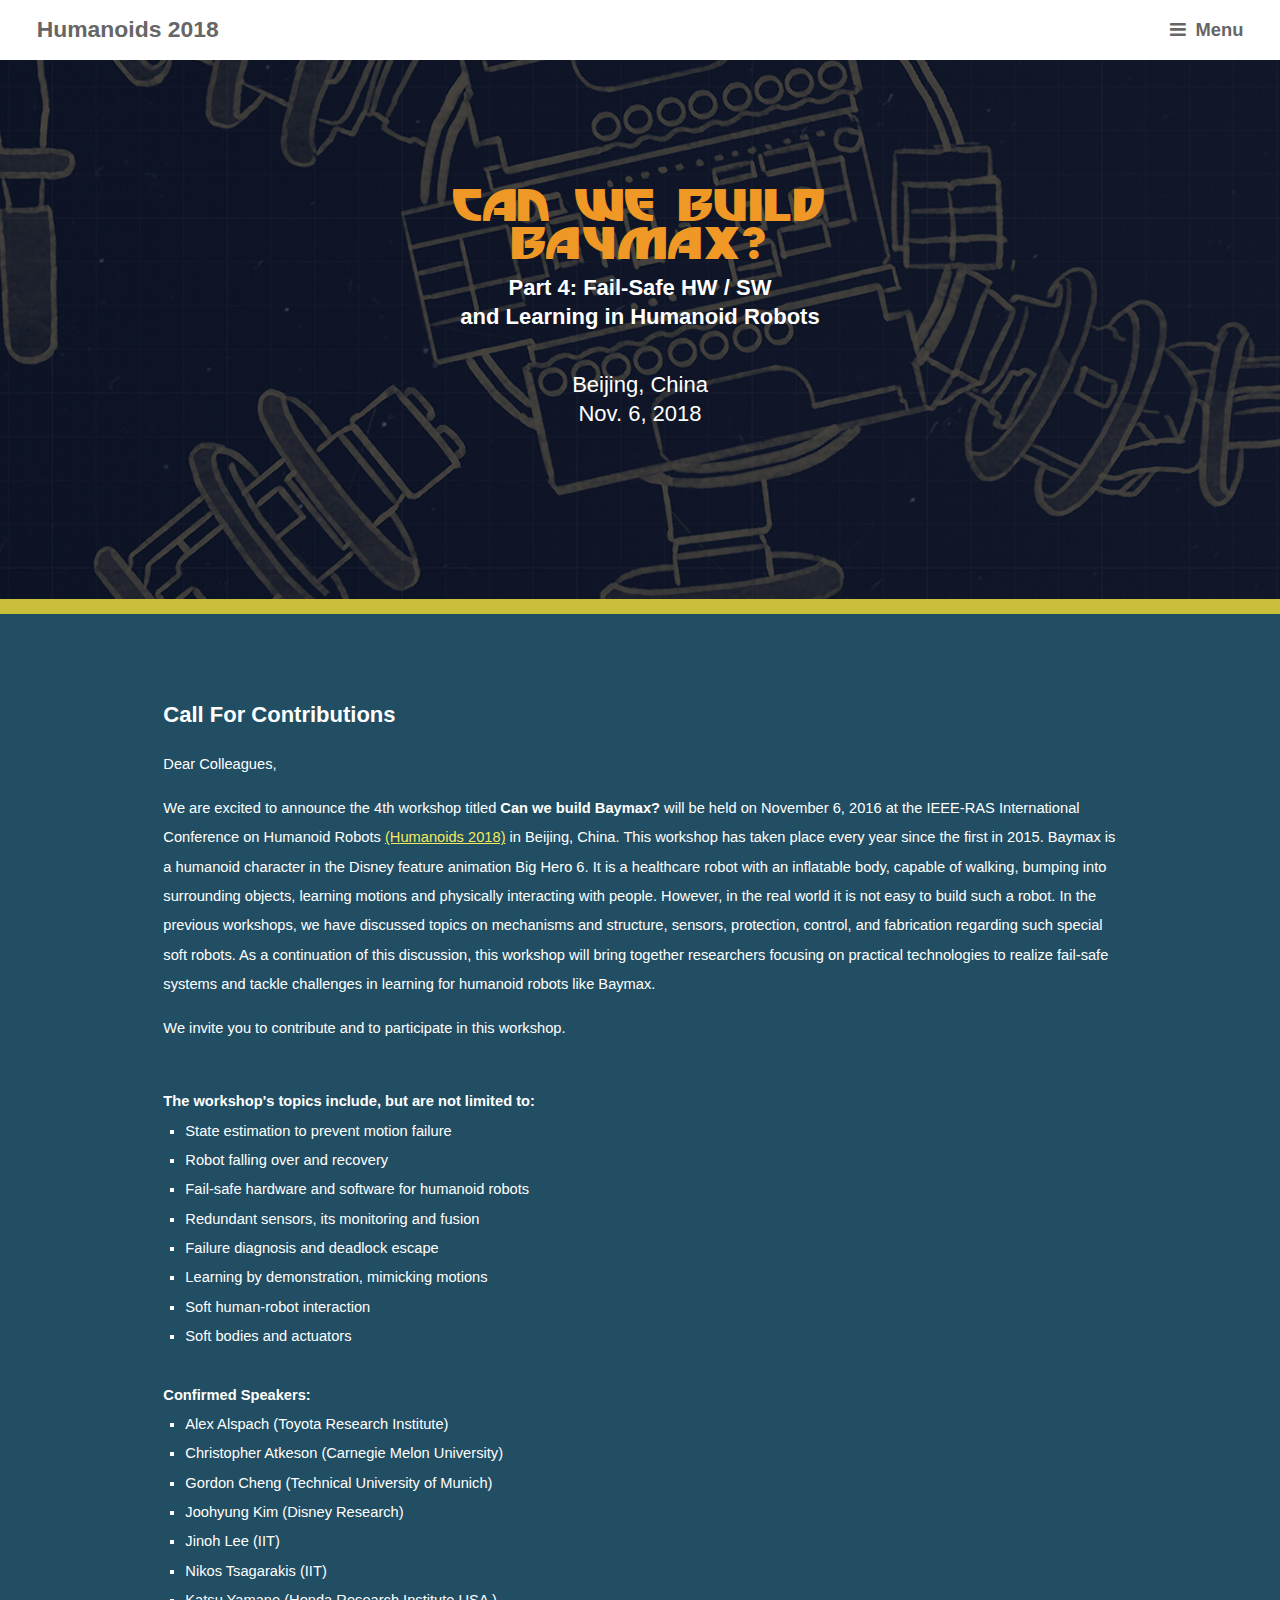
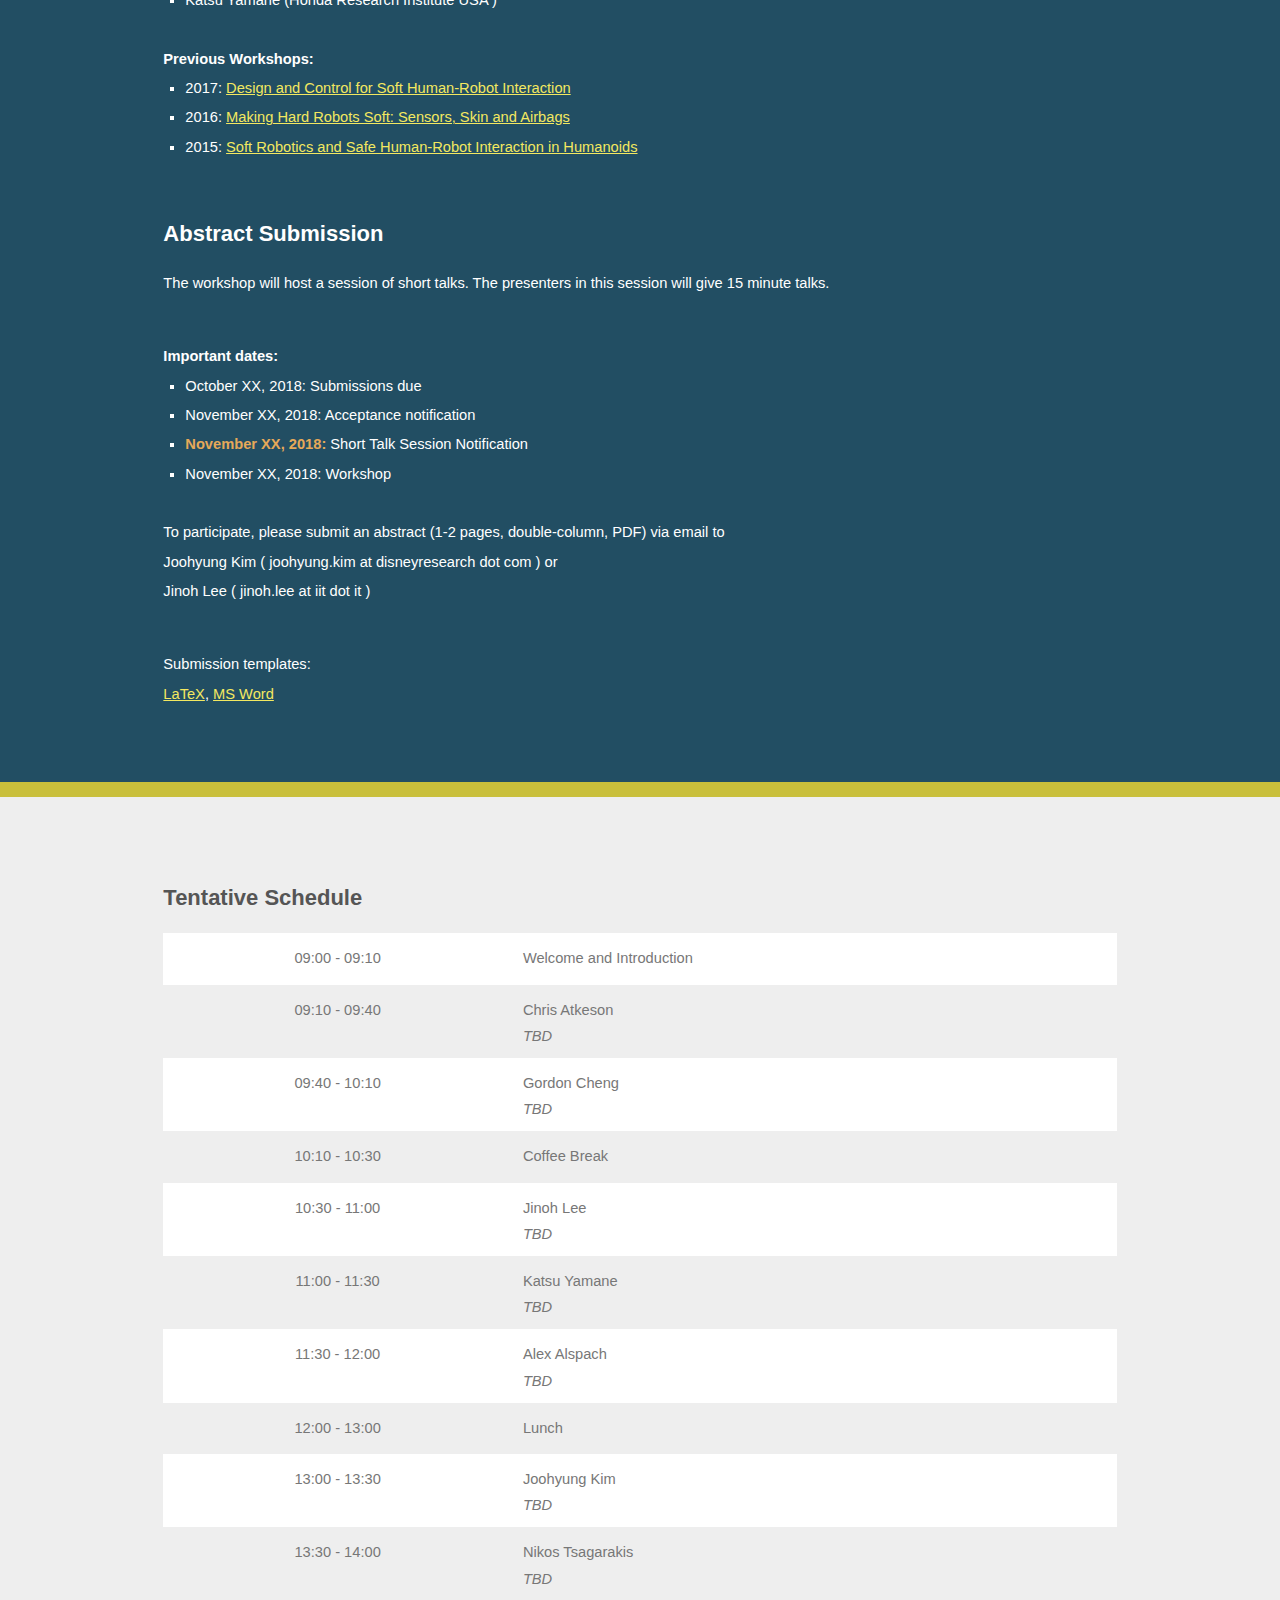
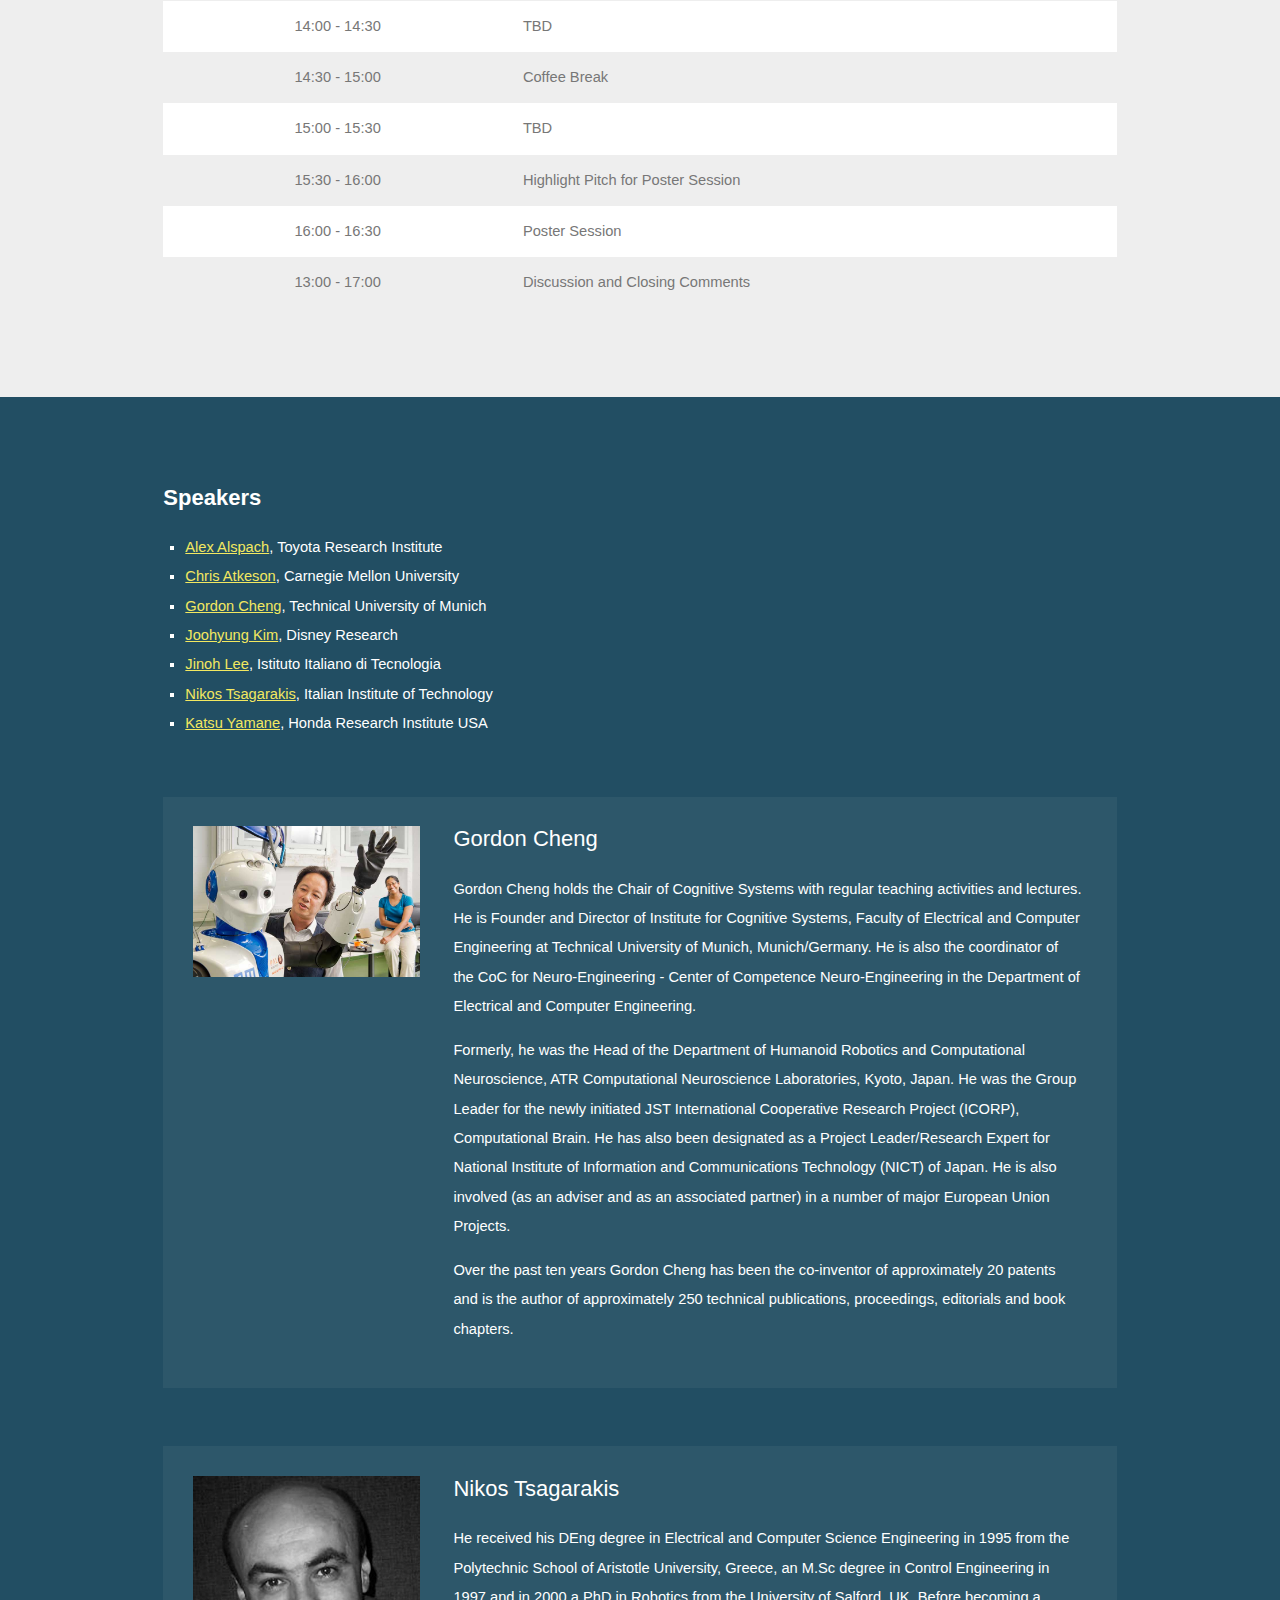
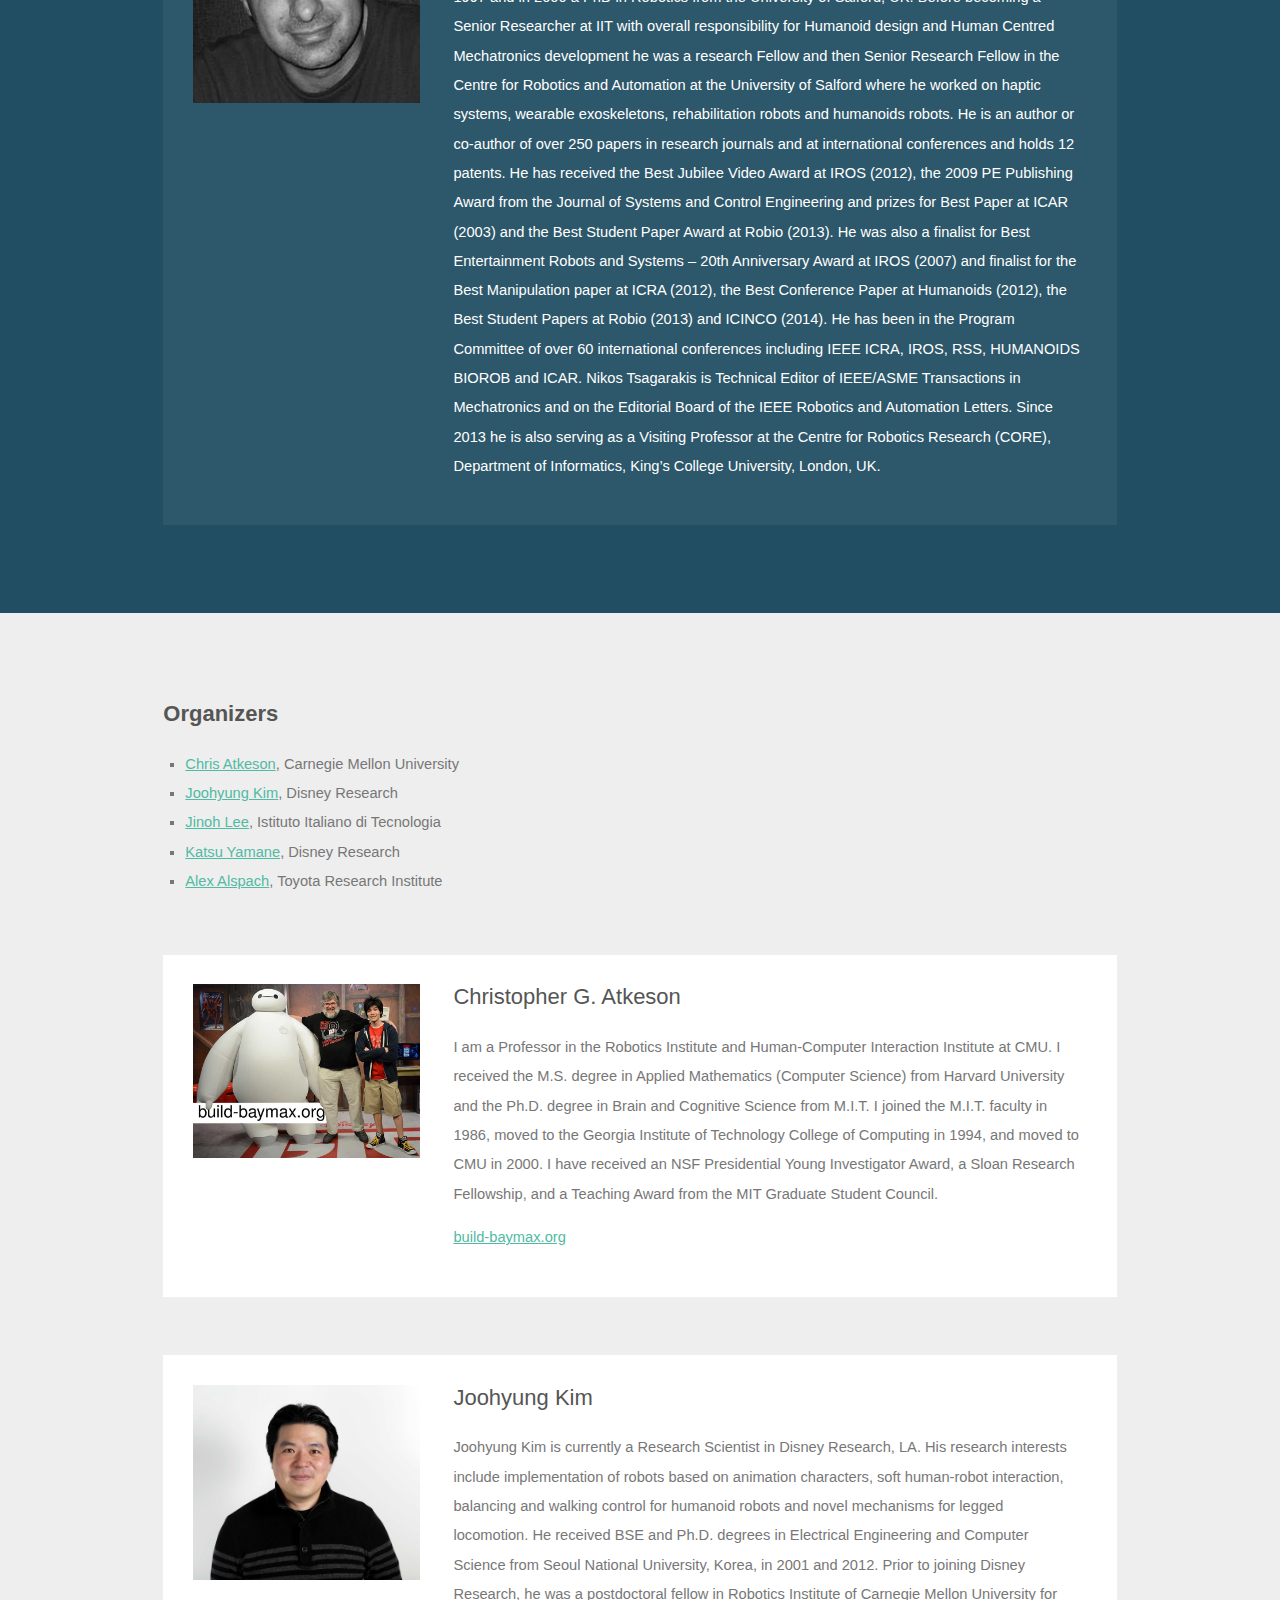
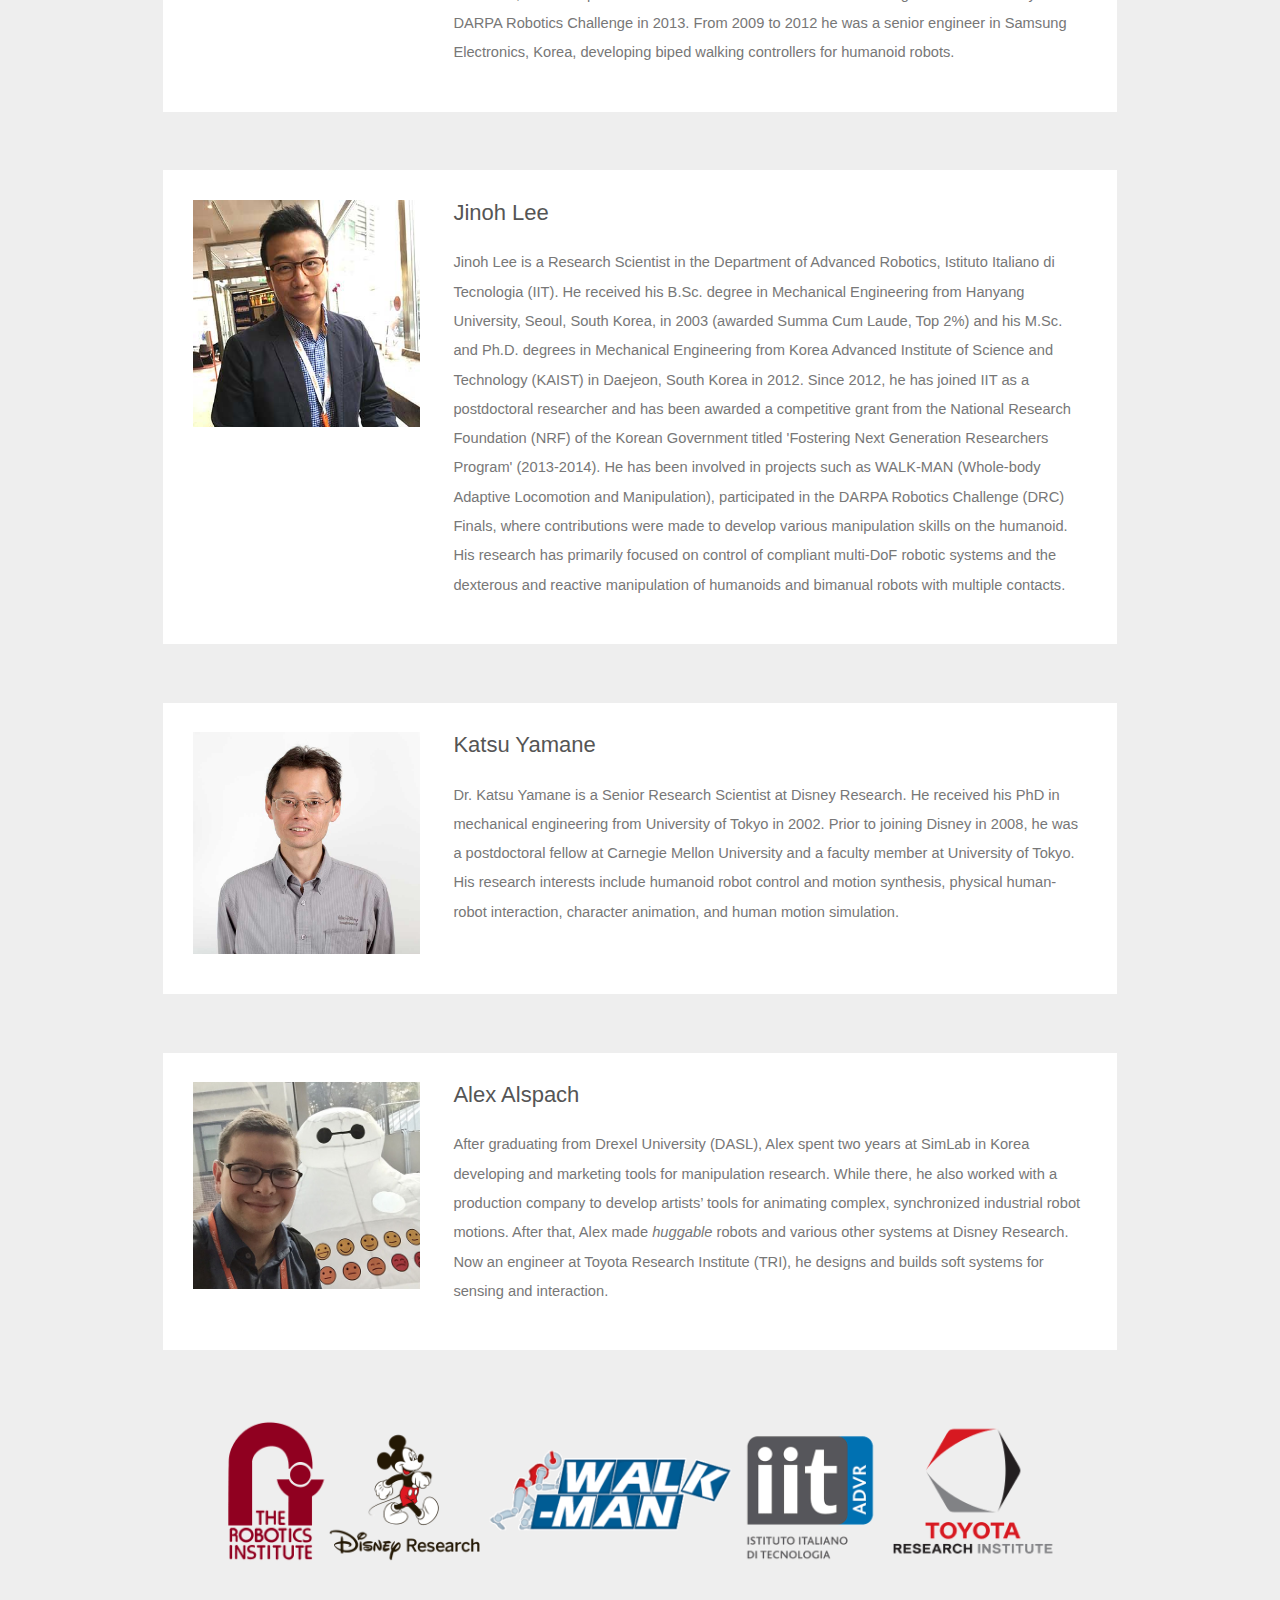
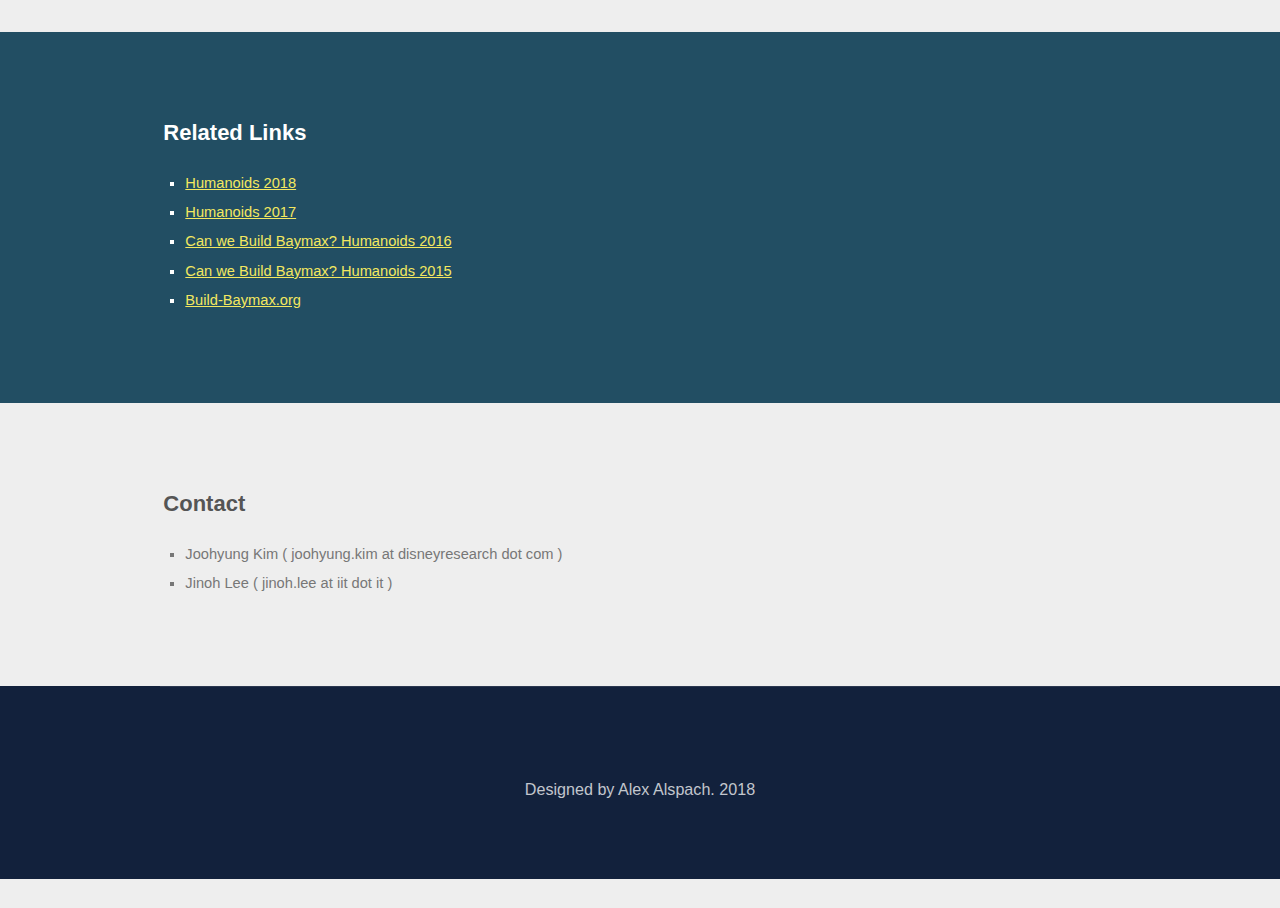
==== humanoids2018/index.html @ 8832d720 "colors and banner" ====
<!DOCTYPE HTML>
<!--
	Retrospect by TEMPLATED
	templated.co @templatedco
	Released for free under the Creative Commons Attribution 3.0 license (templated.co/license)
-->

<html>
	<head>


		<link rel="apple-touch-icon-precomposed" sizes="57x57" href="images/favicons/apple-touch-icon-57x57.png" />
		<link rel="apple-touch-icon-precomposed" sizes="114x114" href="images/favicons/apple-touch-icon-114x114.png" />
		<link rel="apple-touch-icon-precomposed" sizes="72x72" href="images/favicons/apple-touch-icon-72x72.png" />
		<link rel="apple-touch-icon-precomposed" sizes="144x144" href="images/favicons/apple-touch-icon-144x144.png" />
		<link rel="apple-touch-icon-precomposed" sizes="60x60" href="images/favicons/apple-touch-icon-60x60.png" />
		<link rel="apple-touch-icon-precomposed" sizes="120x120" href="images/favicons/apple-touch-icon-120x120.png" />
		<link rel="apple-touch-icon-precomposed" sizes="76x76" href="images/favicons/apple-touch-icon-76x76.png" />
		<link rel="apple-touch-icon-precomposed" sizes="152x152" href="images/favicons/apple-touch-icon-152x152.png" />
		<link rel="icon" type="image/png" href="images/favicons/favicon-196x196.png" sizes="196x196" />
		<link rel="icon" type="image/png" href="images/favicons/favicon-96x96.png" sizes="96x96" />
		<link rel="icon" type="image/png" href="images/favicons/favicon-32x32.png" sizes="32x32" />
		<link rel="icon" type="image/png" href="images/favicons/favicon-16x16.png" sizes="16x16" />
		<link rel="icon" type="image/png" href="images/favicons/favicon-128.png" sizes="128x128" />
		<meta name="application-name" content="&nbsp;"/>
		<meta name="msapplication-TileColor" content="#FFFFFF" />
		<meta name="msapplication-TileImage" content="images/favicons/mstile-144x144.png" />
		<meta name="msapplication-square70x70logo" content="images/favicons/mstile-70x70.png" />
		<meta name="msapplication-square150x150logo" content="images/favicons/mstile-150x150.png" />
		<meta name="msapplication-wide310x150logo" content="images/favicons/mstile-310x150.png" />
		<meta name="msapplication-square310x310logo" content="images/favicons/mstile-310x310.png" />


		<!--
		<link rel="apple-touch-icon" sizes="57x57" href="images/favicons/apple-touch-icon-57x57.png">
		<link rel="apple-touch-icon" sizes="60x60" href="images/favicons/apple-touch-icon-60x60.png">
		<link rel="apple-touch-icon" sizes="72x72" href="images/favicons/apple-touch-icon-72x72.png">
		<link rel="apple-touch-icon" sizes="76x76" href="images/favicons/apple-touch-icon-76x76.png">
		<link rel="apple-touch-icon" sizes="114x114" href="images/favicons/apple-touch-icon-114x114.png">
		<link rel="apple-touch-icon" sizes="120x120" href="images/favicons/apple-touch-icon-120x120.png">
		<link rel="apple-touch-icon" sizes="144x144" href="images/favicons/apple-touch-icon-144x144.png">
		<link rel="apple-touch-icon" sizes="152x152" href="images/favicons/apple-touch-icon-152x152.png">
		<link rel="apple-touch-icon" sizes="180x180" href="images/favicons/apple-touch-icon-180x180.png">
		<link rel="icon" type="image/png" href="images/favicons/favicon-32x32.png" sizes="32x32">
		<link rel="icon" type="image/png" href="images/favicons/android-chrome-192x192.png" sizes="192x192">
		<link rel="icon" type="image/png" href="images/favicons/favicon-96x96.png" sizes="96x96">
		<link rel="icon" type="image/png" href="images/favicons/favicon-16x16.png" sizes="16x16">
		<link rel="manifest" href="images/favicons/manifest.json">
		<link rel="mask-icon" href="images/favicons/safari-pinned-tab.svg" color="#5bbad5">
		<link rel="shortcut icon" href="images/favicons/favicon.ico">
		<meta name="apple-mobile-web-app-title" content="Can We Build Baymax?">
		<meta name="application-name" content="Can We Build Baymax?">
		<meta name="msapplication-TileColor" content="#da532c">
		<meta name="msapplication-TileImage" content="images/favicons/mstile-144x144.png">
		<meta name="msapplication-config" content="img/favicons/browserconfig.xml">
		<meta name="theme-color" content="#ffffff">
		-->



		<title>Can we Build Baymax? Humanoids 2018</title>
		<meta charset="utf-8" />
		<meta name="viewport" content="width=device-width, initial-scale=1" />
		<!--[if lte IE 8]><script src="assets/js/ie/html5shiv.js"></script><![endif]-->
		<!-- <link rel="stylesheet" href="assets/css/main_orig.css" /> -->
		<link rel="stylesheet" href="assets/css/main_orig.css" />
		<link rel="stylesheet" href="assets/css/override.css" />
		<link rel="stylesheet" href="assets/css/photos.css">
		<!--[if lte IE 8]><link rel="stylesheet" href="assets/css/ie8.css" /><![endif]-->
		<!--[if lte IE 9]><link rel="stylesheet" href="assets/css/ie9.css" /><![endif]-->

		<!-- for facebook -->
		<meta property="og:url"                content="http://www.cs.cmu.edu/~cga/humanoids18workshop/" />
		<meta property="og:type"               content="article" />
		<meta property="og:title"              content="Can we Build Baymax? Humanoids 2018" />
		<meta property="og:description"        content="We are excited to announce that the full-day workshop 'Can We Build Baymax? Part 4. Fail-Safe HW/SW and Learning in Humanoid Robots' will be held on November 6, 2018 at IEEE-RAS International Conference on Humanoid Robots (Humanoids 2018) in Beijing, China. We invite you to contribute and to participate in this workshop."/>
		<meta property="og:image"              content="images/facebook/banner.jpg" />




	</head>
	<body class="landing">

		<!-- Header -->
			<header id="header" class="alt">
				<!--<div class="bighero-font"><a href="index.html">Humanoids2017</a></div>-->
				<h1><a href="#top">Humanoids 2018</a></h1>
				<!--<a href="index.html" class="position: absolute; display: inline-block; left: 1.25em; margin: 0; padding: 0;">Humanoids2017</a> -->
				<a href="#nav">Menu</a>
			</header>

		<!-- Nav -->
			<nav id="nav">
				<ul class="links">
					<li><a href="#top">Top</a></li>
					<li><a href="#call">Call for Contributions</a></li>
					<!-- <li><a href="#objectives">Objectives</a></li> -->
					<li><a href="#schedule">Schedule</a></li>
					<li><a href="#speakers">Speakers</a></li>
					<li><a href="#organizers">Organizers</a></li>
					<li><a href="#links">Related Links</a></li>
					<li><a href="#contact">Contact</a></li>
					<!--
					<li><a href="photos.html">Photos</a></li>
					-->
				</ul>
			</nav>

		<!-- Banner -->
		<span class="anchor" id="top"></span>
			<section id="banner">
				<!--<i class="icon fa-diamond"></i>-->
				<div id="WSTitle">
					<div class="bighero-font">Can We Build</div>
					<div class="bighero-font">Baymax?</div>
				</div>
				<p><strong>Part 4: Fail-Safe HW / SW<br>and Learning in Humanoid Robots</strong></p>
				<p>Beijing, China
				<br>Nov. 6, 2018</p> 
				
				<!-- 
				<ul class="actions">
					<li><a href="photos.html" class="button big special">Photos</a></li>
				</ul>
				-->


			<!-- <div id="baymax"><img style="height: 100%;" src="images/baymax/baymax.png" /></div> -->


			</section>





		<div id="redbar"></div>
		<span class="anchor" id="call"></span>

		<section id="one" class="wrapper style2">

			<div class="inner">

				<h2><strong>Call For Contributions</strong></h2>

				<p>Dear Colleagues,</p>
 
				<p>We are excited to announce the 4th workshop titled <strong>Can we build Baymax?</strong> will be held on November 6, 2016 at the IEEE-RAS International Conference on Humanoid Robots <a target="_blank" href="http://humanoids2018.csp.escience.cn/">(Humanoids 2018)</a> in Beijing, China. This workshop has taken place every year since the first in 2015. Baymax is a humanoid character in the Disney feature animation Big Hero 6. It is a healthcare robot with an inflatable body, capable of walking, bumping into surrounding objects, learning motions and physically interacting with people. However, in the real world it is not easy to build such a robot. In the previous workshops, we have discussed topics on mechanisms and structure, sensors, protection, control, and fabrication regarding such special soft robots. As a continuation of this discussion, this workshop will bring together researchers focusing on practical technologies to realize fail-safe systems and tackle challenges in learning for humanoid robots like Baymax. </p>


				<p>We invite you to contribute and to participate in this workshop.</p>

				<br>
 
				<strong>The workshop's topics include, but are not limited to:</strong>
				<ul>
					<li>State estimation to prevent motion failure</li>
					<li>Robot falling over and recovery</li>
					<li>Fail-safe hardware and software for humanoid robots</li>
					<li>Redundant sensors, its monitoring and fusion</li>
					<li>Failure diagnosis and deadlock escape</li>
					<li>Learning by demonstration, mimicking motions</li>
					<li>Soft human-robot interaction</li>
					<li>Soft bodies and actuators</li>
				</ul>

				

				<strong>Confirmed Speakers:</strong>
				<ul>
					<li>Alex Alspach (Toyota Research Institute)</li>
					<li>Christopher Atkeson (Carnegie Melon University)</li>
					<li>Gordon Cheng (Technical University of Munich)</li> 
					<li>Joohyung Kim (Disney Research)</li>
					<li>Jinoh Lee (IIT)</li>
					<li>Nikos Tsagarakis (IIT)</li>
					<li>Katsu Yamane (Honda Research Institute USA )</li> 
				</ul>

				<strong>Previous Workshops:</strong>
				<ul>
					
					<li>2017: <a target="_blank" href="http://www.cs.cmu.edu/~cga/humanoids17workshop/ ">Design and Control for Soft Human-Robot Interaction</a></li>

					<li>2016: <a target="_blank" href="http://www.cs.cmu.edu/~cga/humanoids16workshop/ ">Making Hard Robots Soft: Sensors, Skin and Airbags</a></li>
					
					<li>2015: <a target="_blank" href="http://www.cs.cmu.edu/~cga/humanoids15workshop/">Soft Robotics and Safe Human-Robot Interaction in Humanoids</a></li>
					
				</ul>

				

				<br>

				<h2><strong>Abstract Submission</strong></h2>

				<p>The workshop will host a session of short talks. The presenters in this session will give 15 minute talks.</p>
 
 				<br>

				<strong>Important dates:</strong>
				<ul>	
					<li>October XX, 2018: Submissions due</li>

					<li>November XX, 2018: Acceptance notification</li>

					<!-- <li><font color="red">November XX, 2018:</font> Short Talk Session Deadline Extended!
					-->
					<li><strong><font color="e6a959">November XX, 2018:</font></strong> Short Talk Session Notification
					
					<li>November XX, 2018: Workshop</li>
				</ul>
				

				<p>To participate, please submit an abstract (1-2 pages, double-column, PDF) via email to <br>
					Joohyung Kim ( joohyung.kim at disneyresearch dot com ) or <br>
					Jinoh Lee ( jinoh.lee at iit dot it )</p>

				<br>

				<p>Submission templates: <br>
				<a target="_blank" href="http://ras.papercept.net/conferences/support/tex.php">LaTeX</a>, <a target="_blank" href="http://ras.papercept.net/conferences/support/word.php">MS Word</a></p>
				
			</div>
		</section>

		<div id="redbar"></div>


		









		<!-- One -->
		<!--
		<span class="anchor" id="objectives"></span>
		<section id="one" class="wrapper style1">
			<div class="inner">

				<h2><strong>Objectives</strong></h2>

				<p>We are excited to announce the 4th workshop titled <strong>Can we build Baymax?</strong> will be held on November 6, 2016 at the IEEE-RAS International Conference on Humanoid Robots (<a target="_blank" href="http://humanoids2018.csp.escience.cn/">Humanoids 2018</a>) in Beijing, China. This workshop has taken place every year since the first in 2015. Baymax is a humanoid character in the Disney feature animation Big Hero 6. It is a healthcare robot with an inflatable body, capable of walking, bumping into surrounding objects, learning motions and physically interacting with people. However, in the real world it is not easy to build such a robot. In the previous workshops, we have discussed topics on mechanisms and structure, sensors, protection, control, and fabrication regarding such special soft robots. As a continuation of this discussion, this workshop will bring together researchers focusing on practical technologies to realize fail-safe systems and tackle challenges in learning for humanoid robots like Baymax. </p>

				<br>
 
				<strong>The workshop's topics include, but are not limited to:</strong>
				<ul>
					<li>State estimation to prevent motion failure</li>
					<li>Robot falling over and recovery</li>
					<li>Fail-safe hardware and software for humanoid robots</li>
					<li>Redundant sensors, its monitoring and fusion</li>
					<li>Failure diagnosis and deadlock escape</li>
					<li>Learning by demonstration, mimicking motions</li>
					<li>Soft human-robot interaction</li>
					<li>Soft bodies and actuators</li>
				</ul>





				
			</div>
		</section>
		-->




		<!-- Two -->
		<span class="anchor" id="schedule"></span>
		<section id="two" class="wrapper style1">
			<div class="inner">

				<h2><strong>Tentative Schedule</strong></h2>
				



				<table class="schedule" width="100%" border="0" cellspacing="0" cellpadding="0">
					<tbody>

						<tr>
							<td class="sched_time">09:00 - 09:10</td>
							<td class="sched_speaker">Welcome and Introduction</td>
						</tr>

						<tr>
							<td class="sched_time">09:10 - 09:40</td>
							<td class="sched_speaker">Chris Atkeson
								<div class="talk-title">TBD</div>
		
							  	<!--
							  	<div class="text-content short-text">
	        					Abstract
	    						</div>
							    <div class="show-more">
							        <a href="#">Abstract</a>
							    </div>
							    -->

							</td>
						</tr>

						<tr>
							<td class="sched_time">09:40 - 10:10</td>
							<td class="sched_speaker">Gordon Cheng
								<div class="talk-title">TBD</div>
						</tr>

						<tr>
							<td class="sched_time">10:10 - 10:30</td>
							<td class="sched_speaker">Coffee Break</td>
						</tr>

						<tr>
							<td class="sched_time">10:30 - 11:00</td>
							<td class="sched_speaker">Jinoh Lee
								<div class="talk-title">TBD</div>
								
								<!--
							  	<div class="text-content short-text">
	        					Abstract
	    						</div>
							    <div class="show-more">
							        <a href="#">Abstract</a>
							    </div>
							    -->
								
							</td>
						</tr>

						<tr>
							<td class="sched_time">11:00 - 11:30</td>
							<td class="sched_speaker">Katsu Yamane
								<div class="talk-title">TBD</div>
								
								<!--
							  	<div class="text-content short-text">
	        					In this presentation, we will focus on three major areas (Design, Sensing, and Control) where we have made significant improvement for the performance of soft robots like Baymax. In particular we will present how we are optimizing soft robot link configuration to enable large-scale soft walking robots. We will also present on how we have overcome challenges in calibrating sensors and implementing joint sensing for soft robots. In terms of control, we will show three different approaches to improving soft robot control. The first focuses on making the right approximations when linearizing very nonlinear robot models, the second approach relates to learning the nonlinear dynamics and performing control using learned models, and finally we will show how by using parallelization on a GPU, we can perform long time horizon, high bandwidth, model predictive control for soft robots. We will also present initial experiments with the Baxter robot that estimates human intention and responds during a joint manipulation task. This work with a more rigid robot is preliminary to attempting to tie together many of the components of our past work to enable large-scale soft robots to also collaborate effectively with humans. 
	    						</div>
							    <div class="show-more">
							        <a href="#">Summary</a>
							    </div>
							    -->
								
								
							</td>
						</tr>


						<tr>
							<td class="sched_time">11:30 - 12:00</td>
							<td class="sched_speaker">Alex Alspach
								<div class="talk-title">TBD</div>
								
								<!--
							  	<div class="text-content short-text">
	        					Abstract
	    						</div>
							    <div class="show-more">
							        <a href="#">Abstract</a>
							    </div>
								-->
								
							</td>
						</tr>

						<tr>
							<td class="sched_time">12:00 - 13:00</td>
							<td class="sched_speaker">Lunch</td>
						</tr>

						<tr>
							<td class="sched_time">13:00 - 13:30</td>
							<td class="sched_speaker">Joohyung Kim
								<div class="talk-title">TBD
								</div>
								
							</td>
						</tr>

						<tr>
							<td class="sched_time">13:30 - 14:00</td>
							<td class="sched_speaker">Nikos Tsagarakis 
								<div class="talk-title">TBD
								</div>
								
								<!--
							  	<div class="text-content short-text">
	        					Abstract
	    						</div>
							    <div class="show-more">
							        <a href="#">Abstract</a>
							    </div>
								-->
								
							</td>
						</tr>

						<tr>
							<td class="sched_time">14:00 - 14:30</td>
							<td class="sched_speaker">TBD
								<!--<div class="talk-title">TBD
								</div>-->
								
								<!--
							  	<div class="text-content short-text">
	        					Abstract
	    						</div>
							    <div class="show-more">
							        <a href="#">Abstract</a>
							    </div>
								-->
								
							</td>
						</tr>

						<tr>
							<td class="sched_time">14:30 - 15:00</td>
							<td class="sched_speaker">Coffee Break</td>
						</tr>

						<tr>
							<td class="sched_time">15:00 - 15:30</td>
							<td class="sched_speaker">TBD
								<!--<div class="talk-title">TBD
								</div>-->
								
								<!--
							  	<div class="text-content short-text">
	        					Abstract text here
	    						</div>
							    <div class="show-more">
							        <a href="#">Abstract</a>
							    </div>
								-->

							</td>
						</tr>

						<tr>
							<td class="sched_time">15:30 - 16:00</td>
							<td class="sched_speaker">Highlight Pitch for Poster Session
								<!-- <div class="talk-title">Participants TBD
								</div> -->
								
								<!--
							  	<div class="text-content short-text">
	        					Abstract
	    						</div>
							    <div class="show-more">
							        <a href="#">Abstract</a>
							    </div>
								-->
								
							</td>

					<!--
						<tr>
							<td class="sched_time">16:30 ??17:00</td>
							<td class="sched_speaker">Poster Session</td>
						</tr>
					-->

						<tr>
							<td class="sched_time">16:00 - 16:30</td>
							<td class="sched_speaker">Poster Session 
							</td>
						</tr>

						<tr>
							<td class="sched_time">13:00 - 17:00</td>
							<td class="sched_speaker">Discussion and Closing Comments 
							</td>
						</tr>

					</tbody>
					
				</table>



			</div>
		</section>		

		<!-- Three -->
		<span class="anchor" id="speakers"></span>
		<section id="three" class="wrapper style2">
			<div class="inner">

				<h2><strong>Speakers</strong></h2>


				<ul>
					<li><a href="#org_alspach">Alex Alspach</a>, Toyota Research Institute</li>
					<li><a href="#org_atkeson">Chris Atkeson</a>, Carnegie Mellon University</li>
					<li><a href="#org_cheng">Gordon Cheng</a>, Technical University of Munich</li>
					<!--<li><a href="#org_haddadin">Sami Haddadin</a>, Leibniz University of Hanover</li>
					<li><a href="#org_ikemoto">Shuhei Ikemoto</a>, Osaka University</li>
					<li><a href="#org_kaminaga">Hiroshi Kaminaga</a>, National Institute of Advanced Industrial Science and Technology (AIST)</li>
					<li><a href="#org_killpack">Marc Killpack</a>, Brigham Young University</li>-->
					<li><a href="#org_kim">Joohyung Kim</a>, Disney Research</li>
					<!--<li>Sang-bae Kim, Massachusetts Institute of Technology</li>-->
					<!--<li>Yong-Lae Park, Seoul National University</li>-->
					<!--
					<li><a href="#org_sbkim">Sang-bae Kim</a>, Massachusetts Institute of Technology</li>
					<li><a href="#org_ylpark">Yong-Lae Park</a>, Seoul National University</li>
					-->
					
					<li><a href="#org_lee">Jinoh Lee</a>, Istituto Italiano di Tecnologia</li>			
					<li><a href="#org_tsagarakis">Nikos Tsagarakis</a>, Italian Institute of Technology</li>
					<li><a href="#org_yamane">Katsu Yamane</a>, Honda Research Institute USA</li>

					<!--<li><a href="#org_ugurlu">Barkan Ugurlu</a>, Ozyegin University</li>
					<li><a href="#org_vanderborght">Bram Vanderborght</a>, Vrije Universiteit Brussel</li>-->
				</ul>

				<br>


				<span class="anchor2" id="org_cheng"></span>
				<article class="feature left">
					<span class="image"><img src="images/speakers/web/Cheng_Gordon.jpg" alt="" /></span>
					<div class="content">

						<h2>Gordon Cheng</h2>

						<!-- <h3>9:00 - 9:45</h3> -->
						<!-- <h2>Gordon Cheng<br>
						Design of a Soft Upper Body Robot for Physical Human-Robot Interaction</h2> -->

						<p>Gordon Cheng holds the Chair of Cognitive Systems with regular teaching activities and lectures. He is Founder and Director of Institute for Cognitive Systems, Faculty of Electrical and Computer Engineering at Technical University of Munich, Munich/Germany. He is also the coordinator of the CoC for Neuro-Engineering - Center of Competence Neuro-Engineering in the Department of Electrical and Computer Engineering.</p>
						
						<p>Formerly, he was the Head of the Department of Humanoid Robotics and Computational Neuroscience, ATR Computational Neuroscience Laboratories, Kyoto, Japan. He was the Group Leader for the newly initiated JST International Cooperative Research Project (ICORP), Computational Brain. He has also been designated as a Project Leader/Research Expert for National Institute of Information and Communications Technology (NICT) of Japan. He is also involved (as an adviser and as an associated partner) in a number of major European Union Projects.</p>
						
						<p>Over the past ten years Gordon Cheng has been the co-inventor of approximately 20 patents and is the author of approximately 250 technical publications, proceedings, editorials and book chapters.</p>

					</div>
				</article>		

				<!--
				<span class="anchor2" id="org_haddadin"></span>
				<article class="feature left">
					<span class="image object-fit_contain"><img src="images/speakers/web/Haddadin_Sami2.jpg" alt="" /></span>
					<div class="content">

						<h2>Sami Haddadin</h2>

						<p>Sami Haddadin is Full Professor and Director of the Institute of Automatic Control at Leibniz Universität Hannover, Germany. He recently accepted to become founding director of TUM’s Munich School of Robotics. He received degrees in EE, CS and Technology Management from TUM and LMU. He obtained his PhD from RWTH Aachen. He organized and edited several international robotics conferences and journals and published more than 120 scientific articles. His research topics include physical Human-Robot Interaction, nonlinear robot control, real-time motion planning, real-time task and reflex planning, robot learning, optimal control, human motor control, variable impedance actuation, and safety in robotics. He received numerous awards at the top international robotics conferences and journals. Among other things, he is a recipient of the 2015 IEEE/RAS Early Career Award, the 2015 RSS Early Career Spotlight, the 2015 Alfried Krupp Award and was selected in 2015 and 2016 as 2015 Capital Young Elite Leader under 40 in Germany for the domain "Politics, State & Society".</p>

					</div>
				</article>
				-->	

				<!--
				<span class="anchor2" id="org_ikemoto"></span>
				<article class="feature left">
					<span class="image object-fit_contain"><img src="images/speakers/web/Ikemoto_Shuhei.jpg" alt="" /></span>
					<div class="content">

						<h2>Shuhei Ikemoto</h2>

						<p>Shuhei Ikemoto received his Ph.D. degree in engineering from Osaka University in March 2010. He had been a JSPS Research Fellow from April 2009 to March 2010, an assistant professor in the Department of Multimedia Engineering, Graduate School of Information Science and Technology, Osaka University from April 2010 to June 2014, and a specially appointed assistant professor of The Institute for Academic Initiatives, Osaka University since July 2014 to March 2015. He is now an assistant professor in the Department of System Innovation, Graduate School of Engineering Science, Osaka University since April 2015. His research interests include biologically inspired robots and algorithms, and physical human-robot interaction.</p>

					</div>
				</article>	
				-->		


				
				<!--
				<span class="anchor2" id="org_killpack"></span>
				<article class="feature left">
					<span class="image object-fit_contain"><img src="images/speakers/web/Killpack_Marc.jpg" alt="" /></span>
					<div class="content">

						<h2>Marc Killpack</h2>

						<p>Marc Killpack is an assistant professor in the department of Mechanical Engineering at Brigham Young University (BYU) since 2013. His lab was awarded a NASA Early Career Faculty award which has funded their research on soft robots. His current research interests relate to improving modeling and control for robot manipulation in unstructured and dynamic environments. This includes applications to space exploration, search and rescue, disaster response and human-robot interaction. Marc completed his Ph.D. in Robotics from the Healthcare Robotics Lab (HRL) at the Georgia Institute of Technology. Prior to joining HRL, Marc completed Masters’ degrees in Mechanical Engineering in 2008 from both Georgia Tech and AM ParisTech (formerly ENSAM) in Metz, France. In 2007, Marc graduated with a Bachelor of Science in Mechanical Engineering from Brigham Young University.</p>

						<p><a a target="_blank" href="http://radlab.byu.edu/">Research Website
						</a></p>

					</div>
				</article>
				-->


				<!--
				<span class="anchor2" id="org_sbkim"></span>
				<article class="feature left">
					<span class="image object-fit_contain"><img src="images/speakers/web/xxx.jpg" alt="" /></span>
					<div class="content">

						<h2>Sang-bae Kim</h2>

						<p>xxx</p>

					</div>
				</article>	

				<span class="anchor2" id="org_ylpark"></span>
				<article class="feature left">
					<span class="image object-fit_contain"><img src="images/speakers/web/xxx.jpg" alt="" /></span>
					<div class="content">

						<h2>Yong-Lae Park</h2>

						<p>xxx</p>

					</div>
				</article>	
				-->

				<span class="anchor2" id="org_tsagarakis"></span>
				<article class="feature left">
					<span class="image object-fit_contain"><img src="images/speakers/web/Tsagarakis_Nikos.jpg" alt="" /></span>
					<div class="content">

						<h2>Nikos Tsagarakis</h2>

						<p>He received his DEng degree in Electrical and Computer Science Engineering in 1995 from the Polytechnic School of Aristotle University, Greece, an M.Sc degree in Control Engineering in 1997 and in 2000 a PhD in Robotics from the University of Salford, UK. Before becoming a Senior Researcher at IIT with overall responsibility for Humanoid design and Human Centred Mechatronics development he was a research Fellow and then Senior Research Fellow in the Centre for Robotics and Automation at the University of Salford where he worked on haptic systems, wearable exoskeletons, rehabilitation robots and humanoids robots. He is an author or co-author of over 250 papers in research journals and at international conferences and holds 12 patents. He has received the Best Jubilee Video Award at IROS (2012), the 2009 PE Publishing Award from the Journal of Systems and Control Engineering and prizes for Best Paper at ICAR (2003) and the Best Student Paper Award at Robio (2013). He was also a finalist for Best Entertainment Robots and Systems – 20th Anniversary Award at IROS (2007) and finalist for the Best Manipulation paper at ICRA (2012), the Best Conference Paper at Humanoids (2012), the Best Student Papers at Robio (2013) and ICINCO (2014). He has been in the Program Committee of over 60 international conferences including IEEE ICRA, IROS, RSS, HUMANOIDS BIOROB and ICAR.  Nikos Tsagarakis is Technical Editor of IEEE/ASME Transactions in Mechatronics and on the Editorial Board of the IEEE Robotics and Automation Letters.  Since 2013 he is also serving as a Visiting Professor at the Centre for Robotics Research (CORE), Department of Informatics, King’s College University, London, UK.</p>

					</div>
				</article>	


				<!--
				<span class="anchor2" id="org_ugurlu"></span>
				<article class="feature left">
					<span class="image object-fit_contain"><img src="images/speakers/web/Ugurlu_Barkan.jpg" alt="" /></span>
					<div class="content">

						<h2>Barkan Ugurlu</h2>

						<p>Barkan Ugurlu,  received his Ph.D. degree in Electrical and Computer Engineering from Yokohama National University, Yokohama, Japan, in March 2010. From May 2010 to March 2013, he was a Post-Doctoral Researcher, at the Istituto Italiano di Tecnologia, Genova, Italy, and Toyota Technological Institute, Nagoya, Japan.  Between March 2013 and February 2015, he was a Research Scientist at the Computational Neuroscience Laboratories, Advanced Telecommunications Research Institute International (ATR), Kyoto, Japan. He is a Marie Skłodowska-Curie Fellow and currently holds an Assistant Professor position at the Dept. of Mechanical Engineering, Ozyegin University, Istanbul, Turkey. His research interests include biological sensorimotor control and motor recovery, active orthoses and exoskeletons, robot-aided rehabilitation.</p>

					</div>
				</article>	
				-->

				<!--
				<span class="anchor2" id="org_vanderborght"></span>
				<article class="feature left">
					<span class="image object-fit_contain"><img src="images/speakers/web/Vanderborght_Bram.jpg" alt="" /></span>
					<div class="content">

						<h2>Bram Vanderborght</h2>

						<p>He received the Degree in mechanical engineering and the Ph.D. degree in applied sciences from the Vrije Universiteit Brussel (VUB), Brussels, Belgium, in 2003 and 2007, respectively. During May–June 2006, he was a Guest Researcher where he performed research on the humanoids robot HRP-2 with the Joint Japanese/French Robotics Laboratory (JRL), AIST-JRL Laboratory, Tsukuba, Japan, and from October 2007 to April 2010, he was a Postdoctoral Researcher at the Italian Institute of Technology, Genoa, Italy. His Ph.D. degree was based on the use of adaptable compliance of pneumatic artificial muscles in the biped Lucy. The focus of his research was the use of adaptable compliance of pneumatic artificial muscles in the dynamically balanced biped Lucy. Since October 2009, he has been a Professor at VUB. From 2011-2016, he has been the Research Director at the Department of Clinical Psychology and Psychotherapy, Universitatea Babes-Bolyai, Cluj-Napoca, Romania, with a project on robot-assisted therapy with ASD children. His research interests include bipedal locomotion, compliant actuation, rehabilitation robotics, safe and cognitive HRI, cognitive and physical human–robot interaction, robot-assisted therapy, and humanoids and rehabilitation robotics with core technology of using variable impedance actuators. He is a Member of the Young Academy of the Royal Flemish Academy of Belgium for Science and the Arts and has an ERC Starting Grant. He is Editor in Chief of the IEEE Robotics and Automation Magazine.</p>

					</div>
				</article>	
				-->								


				


			</div>
		</section>






		<!-- Four -->
		<span class="anchor" id="organizers"></span>
		<section id="four" class="wrapper style1">
			<div class="inner">

				<h2><strong>Organizers</strong></h2>

				
				<ul>
					<li><a href="#org_atkeson">Chris Atkeson</a>, Carnegie Mellon University</li>
					<li><a href="#org_kim">Joohyung Kim</a>, Disney Research</li>
					<li><a href="#org_lee">Jinoh Lee</a>, Istituto Italiano di Tecnologia</li>
					<li><a href="#org_yamane">Katsu Yamane</a>, Disney Research</li>
					<li><a href="#org_alspach">Alex Alspach</a>, Toyota Research Institute</li>
				</ul>

				<br>

				<span class="anchor2" id="org_atkeson"></span>
				<article class="feature left">
					<span class="image object-fit_contain"><img src="images/speakers/web/Atkeson_Chris.jpg" alt="" /></span>
					<div class="content">

						<h2>Christopher G. Atkeson</h2>

						<p>I am a Professor in the Robotics Institute and Human-Computer Interaction Institute at CMU. I received the M.S. degree in Applied Mathematics (Computer Science) from Harvard University and the Ph.D. degree in Brain and Cognitive Science from M.I.T. I joined the M.I.T. faculty in 1986, moved to the Georgia Institute of Technology College of Computing in 1994, and moved to CMU in 2000. I have received an NSF Presidential Young Investigator Award, a Sloan Research Fellowship, and a Teaching Award from the MIT Graduate Student Council.</p>

						<p><a target="_blank" href="http://www.build-baymax.org">build-baymax.org</a></p>

					</div>
				</article>

				<!--
				<span class="anchor2" id="org_kaminaga"></span>
				<article class="feature left">
					<span class="image object-fit_contain"><img src="images/speakers/web/Kaminaga_Hiroshi.jpg" alt="" /></span>
					<div class="content">

						<h2>Hiroshi Kaminaga</h2>

						<p>Hiroshi Kaminaga is a senior researcher in AIST, Japan.  He received his bachelors degree in 1997 from Sophia University and masters degree in 1999 from Kyoto University  for mechanical engineering.  He received his doctorate in information science and technology from The University of Tokyo in 2009.  He worked as an R&D engineer from 1999 to 2002 in Hewlett-Packard Japan and from 2002 to 2005 in a robotics startup company, ZMP Inc.  He started his academic career as a research fellow of Japan Society for the Promotion of Science in 2009, as an assistant professor of The University of Tokyo from 2009.  He has been in his current position in AIST (National Institute of Advanced Industrial Science and Technology) since 2017.</p>

					</div>
				</article>	
				-->


				<span class="anchor2" id="org_kim"></span>
				<article class="feature left">
					<span class="image object-fit_contain"><img src="images/speakers/web/Kim_Joohyung.jpg" alt="" /></span>
					<div class="content">

						<h2>Joohyung Kim</h2>

						<p>Joohyung Kim is currently a Research Scientist in Disney Research, LA. His research interests include implementation of robots based on animation characters, soft human-robot interaction, balancing and walking control for humanoid robots and novel mechanisms for legged locomotion. He received BSE and Ph.D. degrees in Electrical Engineering and Computer Science from Seoul National University, Korea, in 2001 and 2012. Prior to joining Disney Research, he was a postdoctoral fellow in Robotics Institute of Carnegie Mellon University for DARPA Robotics Challenge in 2013. From 2009 to 2012 he was a senior engineer in Samsung Electronics, Korea, developing biped walking controllers for humanoid robots.</p>

					</div>
				</article>	

				<span class="anchor2" id="org_lee"></span>
				<article class="feature left">
					<span class="image object-fit_contain"><img src="images/speakers/web/Lee_Jinoh.jpg" alt="" /></span>
					<div class="content">

						<h2>Jinoh Lee</h2>

						<p>Jinoh Lee is a Research Scientist in the Department of Advanced Robotics, Istituto Italiano di Tecnologia (IIT). He received his B.Sc. degree in Mechanical Engineering from Hanyang University, Seoul, South Korea, in 2003 (awarded Summa Cum Laude, Top 2%) and his M.Sc. and Ph.D. degrees in Mechanical Engineering from Korea Advanced Institute of Science and Technology (KAIST) in Daejeon, South Korea in 2012. Since 2012, he has joined IIT as a postdoctoral researcher and has been awarded a competitive grant from the National Research Foundation (NRF) of the Korean Government titled 'Fostering Next Generation Researchers Program' (2013-2014). He has been involved in projects such as WALK-MAN (Whole-body Adaptive Locomotion and Manipulation), participated in the DARPA Robotics Challenge (DRC) Finals, where contributions were made to develop various manipulation skills on the humanoid. His research has primarily focused on control of compliant multi-DoF robotic systems and the dexterous and reactive manipulation of humanoids and bimanual robots with multiple contacts.</p>

					</div>
				</article>

				<span class="anchor2" id="org_yamane"></span>
				<article class="feature left">
					<span class="image object-fit_contain"><img src="images/speakers/web/Yamane_Katsu.jpg" alt="" /></span>
					<div class="content">

						<h2>Katsu Yamane</h2>

						<p>Dr. Katsu Yamane is a Senior Research Scientist at Disney Research. He received his PhD in mechanical engineering from University of Tokyo in 2002.  Prior to joining Disney in 2008, he was a postdoctoral fellow at Carnegie Mellon University and a faculty member at University of Tokyo.  His research interests include humanoid robot control and motion synthesis, physical human-robot interaction, character animation, and human motion simulation.</p>

					</div>
				</article>	

				<span class="anchor2" id="org_alspach"></span>
				<article class="feature left">
					<span class="image object-fit_contain"><img src="images/speakers/web/Alspach_Alex.jpg" alt="" /></span>
					<div class="content">

						<h2>Alex Alspach</h2>

						<p>After graduating from Drexel University (DASL), Alex spent two years at SimLab in Korea developing and marketing tools for manipulation research. While there, he also worked with a production company to develop artists’ tools for animating complex, synchronized industrial robot motions. After that, Alex made <i>huggable</i> robots and various other systems at Disney Research. Now an engineer at Toyota Research Institute (TRI), he designs and builds soft systems for sensing and interaction.</p>

					</div>
				</article>	

				<!-- Logos -->
				<div class="logo_container2">
					<center>
					<img class="org_logos2 object-fit_contain" src="images/logos/web/logos3.png" alt="" />
					</center>
				</div>

				
			</div>
		</section>

		<!-- Five -->
		<span class="anchor" id="links"></span>
		<section id="five" class="wrapper style2">
			<div class="inner">

				<h2><strong>Related Links</strong></h2>

				
				<ul>
					
					<li><a target="_blank" href="http://humanoids2018.csp.escience.cn/">Humanoids 2018</a></li>

					<li><a target="_blank" href="http://humanoids2017.loria.fr/">Humanoids 2017</a></li>

					<li><a target="_blank" href="http://www.cs.cmu.edu/~cga/humanoids16workshop/">Can we Build Baymax? Humanoids 2016</a></li>

					<li><a target="_blank" href="http://www.cs.cmu.edu/~cga/humanoids15workshop/">Can we Build Baymax? Humanoids 2015</a></li>

					<li><a target="_blank" href="http://www.build-baymax.org">Build-Baymax.org</a></li>
				</ul>
				
			</div>
		</section>

		<!-- Five -->
		<span class="anchor" id="contact"></span>
		<section id="five" class="wrapper style1">
			<div class="inner">

				<h2><strong>Contact</strong></h2>

				
				<ul>
					<li>Joohyung Kim ( joohyung.kim at disneyresearch dot com )</li>
					<li>Jinoh Lee ( jinoh.lee at iit dot it )</li>
				</ul>
				
			</div>
		</section>		






		<!-- Footer -->
		<footer id="footer">
			<div class="inner">
				<p><a href="http://alexalspach.com">Designed by Alex Alspach. 2018</a></p>
				
			</div>
		</footer>

		<!-- Scripts -->
		<script src="assets/js/jquery.min.js"></script>
		<script src="assets/js/skel.min.js"></script>
		<script src="assets/js/util.js"></script>
		<!--[if lte IE 8]><script src="assets/js/ie/respond.min.js"></script><![endif]-->
		<script src="assets/js/main.js"></script>


		<script>
			$(".show-more a").each(function() {
			    var $link = $(this);
			    var $content = $link.parent().prev("div.text-content");

			    console.log($link);

			    var visibleHeight = $content[0].clientHeight;
			    var actualHide = $content[0].scrollHeight - 1;

			    console.log(actualHide);
			    console.log(visibleHeight);

			    if (actualHide > visibleHeight) {
			        $link.show();
			    } else {
			        $link.hide();
			    }
			});

			$(".show-more a").on("click", function() {
			    var $link = $(this);
			    var $content = $link.parent().prev("div.text-content");
			    var linkText = $link.text();

			    $content.toggleClass("short-text, full-text");

			    $link.text(getShowLinkText(linkText));

			    return false;
			});

			function getShowLinkText(currentText) {
			    var newText = '';

			    if (currentText.toUpperCase() === "SUMMARY") {
			        newText = "Hide Summary";
			    } else {
			        newText = "Summary";
			    }

			    return newText;
			}
		</script>




	</body>
</html>
---- humanoids2018/assets/css/main_orig.css ----
@charset "UTF-8";
@import url(font-awesome.min.css);
@import url("https://fonts.googleapis.com/css?family=Raleway:400,500,700");

/*
	Retrospect by TEMPLATED
	templated.co @templatedco
	Released for free under the Creative Commons Attribution 3.0 license (templated.co/license)
*/

/* Reset */

	html, body, div, span, applet, object, iframe, h1, h2, h3, h4, h5, h6, p, blockquote, pre, a, abbr, acronym, address, big, cite, code, del, dfn, em, img, ins, kbd, q, s, samp, small, strike, strong, sub, sup, tt, var, b, u, i, center, dl, dt, dd, ol, ul, li, fieldset, form, label, legend, table, caption, tbody, tfoot, thead, tr, th, td, article, aside, canvas, details, embed, figure, figcaption, footer, header, hgroup, menu, nav, output, ruby, section, summary, time, mark, audio, video {
		margin: 0;
		padding: 0;
		border: 0;
		font-size: 100%;
		font: inherit;
		vertical-align: baseline;
	}

	article, aside, details, figcaption, figure, footer, header, hgroup, menu, nav, section {
		display: block;
	}

	body {
		line-height: 1;
	}

	ol, ul {
		list-style: none;
	}

	blockquote, q {
		quotes: none;
	}

	blockquote:before, blockquote:after, q:before, q:after {
		content: '';
		content: none;
	}

	table {
		border-collapse: collapse;
		border-spacing: 0;
	}

	body {
		-webkit-text-size-adjust: none;
	}

/* Box Model */

	*, *:before, *:after {
		-moz-box-sizing: border-box;
		-webkit-box-sizing: border-box;
		box-sizing: border-box;
	}

/* Containers */

	.container {
		margin-left: auto;
		margin-right: auto;
	}

	.container.\31 25\25 {
		width: 100%;
		max-width: 100em;
		min-width: 80em;
	}

	.container.\37 5\25 {
		width: 60em;
	}

	.container.\35 0\25 {
		width: 40em;
	}

	.container.\32 5\25 {
		width: 20em;
	}

	.container {
		width: 80em;
	}

	@media screen and (max-width: 1680px) {

		.container.\31 25\25 {
			width: 100%;
			max-width: 100em;
			min-width: 80em;
		}

		.container.\37 5\25 {
			width: 60em;
		}

		.container.\35 0\25 {
			width: 40em;
		}

		.container.\32 5\25 {
			width: 20em;
		}

		.container {
			width: 80em;
		}

	}

	@media screen and (max-width: 1280px) {

		.container.\31 25\25 {
			width: 100%;
			max-width: 81.25em;
			min-width: 65em;
		}

		.container.\37 5\25 {
			width: 48.75em;
		}

		.container.\35 0\25 {
			width: 32.5em;
		}

		.container.\32 5\25 {
			width: 16.25em;
		}

		.container {
			width: 65em;
		}

	}

	@media screen and (max-width: 980px) {

		.container.\31 25\25 {
			width: 100%;
			max-width: 112.5%;
			min-width: 90%;
		}

		.container.\37 5\25 {
			width: 67.5%;
		}

		.container.\35 0\25 {
			width: 45%;
		}

		.container.\32 5\25 {
			width: 22.5%;
		}

		.container {
			width: 90% !important;
		}

	}

	@media screen and (max-width: 736px) {

		.container.\31 25\25 {
			width: 100%;
			max-width: 112.5%;
			min-width: 90%;
		}

		.container.\37 5\25 {
			width: 67.5%;
		}

		.container.\35 0\25 {
			width: 45%;
		}

		.container.\32 5\25 {
			width: 22.5%;
		}

		.container {
			width: 90% !important;
		}

	}

	@media screen and (max-width: 480px) {

		.container.\31 25\25 {
			width: 100%;
			max-width: 112.5%;
			min-width: 90%;
		}

		.container.\37 5\25 {
			width: 67.5%;
		}

		.container.\35 0\25 {
			width: 45%;
		}

		.container.\32 5\25 {
			width: 22.5%;
		}

		.container {
			width: 90% !important;
		}

	}

/* Grid */

	.row {
		border-bottom: solid 1px transparent;
		-moz-box-sizing: border-box;
		-webkit-box-sizing: border-box;
		box-sizing: border-box;
	}

	.row > * {
		float: left;
		-moz-box-sizing: border-box;
		-webkit-box-sizing: border-box;
		box-sizing: border-box;
	}

	.row:after, .row:before {
		content: '';
		display: block;
		clear: both;
		height: 0;
	}

	.row.uniform > * > :first-child {
		margin-top: 0;
	}

	.row.uniform > * > :last-child {
		margin-bottom: 0;
	}

	.row.\30 \25 > * {
		padding: 0 0 0 0em;
	}

	.row.\30 \25 {
		margin: 0 0 -1px 0em;
	}

	.row.uniform.\30 \25 > * {
		padding: 0em 0 0 0em;
	}

	.row.uniform.\30 \25 {
		margin: 0em 0 -1px 0em;
	}

	.row > * {
		padding: 0 0 0 2em;
	}

	.row {
		margin: 0 0 -1px -2em;
	}

	.row.uniform > * {
		padding: 2em 0 0 2em;
	}

	.row.uniform {
		margin: -2em 0 -1px -2em;
	}

	.row.\32 00\25 > * {
		padding: 0 0 0 4em;
	}

	.row.\32 00\25 {
		margin: 0 0 -1px -4em;
	}

	.row.uniform.\32 00\25 > * {
		padding: 4em 0 0 4em;
	}

	.row.uniform.\32 00\25 {
		margin: -4em 0 -1px -4em;
	}

	.row.\31 50\25 > * {
		padding: 0 0 0 3em;
	}

	.row.\31 50\25 {
		margin: 0 0 -1px -3em;
	}

	.row.uniform.\31 50\25 > * {
		padding: 3em 0 0 3em;
	}

	.row.uniform.\31 50\25 {
		margin: -3em 0 -1px -3em;
	}

	.row.\35 0\25 > * {
		padding: 0 0 0 1em;
	}

	.row.\35 0\25 {
		margin: 0 0 -1px -1em;
	}

	.row.uniform.\35 0\25 > * {
		padding: 1em 0 0 1em;
	}

	.row.uniform.\35 0\25 {
		margin: -1em 0 -1px -1em;
	}

	.row.\32 5\25 > * {
		padding: 0 0 0 0.5em;
	}

	.row.\32 5\25 {
		margin: 0 0 -1px -0.5em;
	}

	.row.uniform.\32 5\25 > * {
		padding: 0.5em 0 0 0.5em;
	}

	.row.uniform.\32 5\25 {
		margin: -0.5em 0 -1px -0.5em;
	}

	.\31 2u, .\31 2u\24 {
		width: 100%;
		clear: none;
		margin-left: 0;
	}

	.\31 1u, .\31 1u\24 {
		width: 91.6666666667%;
		clear: none;
		margin-left: 0;
	}

	.\31 0u, .\31 0u\24 {
		width: 83.3333333333%;
		clear: none;
		margin-left: 0;
	}

	.\39 u, .\39 u\24 {
		width: 75%;
		clear: none;
		margin-left: 0;
	}

	.\38 u, .\38 u\24 {
		width: 66.6666666667%;
		clear: none;
		margin-left: 0;
	}

	.\37 u, .\37 u\24 {
		width: 58.3333333333%;
		clear: none;
		margin-left: 0;
	}

	.\36 u, .\36 u\24 {
		width: 50%;
		clear: none;
		margin-left: 0;
	}

	.\35 u, .\35 u\24 {
		width: 41.6666666667%;
		clear: none;
		margin-left: 0;
	}

	.\34 u, .\34 u\24 {
		width: 33.3333333333%;
		clear: none;
		margin-left: 0;
	}

	.\33 u, .\33 u\24 {
		width: 25%;
		clear: none;
		margin-left: 0;
	}

	.\32 u, .\32 u\24 {
		width: 16.6666666667%;
		clear: none;
		margin-left: 0;
	}

	.\31 u, .\31 u\24 {
		width: 8.3333333333%;
		clear: none;
		margin-left: 0;
	}

	.\31 2u\24 + *,
	.\31 1u\24 + *,
	.\31 0u\24 + *,
	.\39 u\24 + *,
	.\38 u\24 + *,
	.\37 u\24 + *,
	.\36 u\24 + *,
	.\35 u\24 + *,
	.\34 u\24 + *,
	.\33 u\24 + *,
	.\32 u\24 + *,
	.\31 u\24 + * {
		clear: left;
	}

	.\-11u {
		margin-left: 91.66667%;
	}

	.\-10u {
		margin-left: 83.33333%;
	}

	.\-9u {
		margin-left: 75%;
	}

	.\-8u {
		margin-left: 66.66667%;
	}

	.\-7u {
		margin-left: 58.33333%;
	}

	.\-6u {
		margin-left: 50%;
	}

	.\-5u {
		margin-left: 41.66667%;
	}

	.\-4u {
		margin-left: 33.33333%;
	}

	.\-3u {
		margin-left: 25%;
	}

	.\-2u {
		margin-left: 16.66667%;
	}

	.\-1u {
		margin-left: 8.33333%;
	}

	@media screen and (max-width: 1680px) {

		.row > * {
			padding: 0 0 0 2em;
		}

		.row {
			margin: 0 0 -1px -2em;
		}

		.row.uniform > * {
			padding: 2em 0 0 2em;
		}

		.row.uniform {
			margin: -2em 0 -1px -2em;
		}

		.row.\32 00\25 > * {
			padding: 0 0 0 4em;
		}

		.row.\32 00\25 {
			margin: 0 0 -1px -4em;
		}

		.row.uniform.\32 00\25 > * {
			padding: 4em 0 0 4em;
		}

		.row.uniform.\32 00\25 {
			margin: -4em 0 -1px -4em;
		}

		.row.\31 50\25 > * {
			padding: 0 0 0 3em;
		}

		.row.\31 50\25 {
			margin: 0 0 -1px -3em;
		}

		.row.uniform.\31 50\25 > * {
			padding: 3em 0 0 3em;
		}

		.row.uniform.\31 50\25 {
			margin: -3em 0 -1px -3em;
		}

		.row.\35 0\25 > * {
			padding: 0 0 0 1em;
		}

		.row.\35 0\25 {
			margin: 0 0 -1px -1em;
		}

		.row.uniform.\35 0\25 > * {
			padding: 1em 0 0 1em;
		}

		.row.uniform.\35 0\25 {
			margin: -1em 0 -1px -1em;
		}

		.row.\32 5\25 > * {
			padding: 0 0 0 0.5em;
		}

		.row.\32 5\25 {
			margin: 0 0 -1px -0.5em;
		}

		.row.uniform.\32 5\25 > * {
			padding: 0.5em 0 0 0.5em;
		}

		.row.uniform.\32 5\25 {
			margin: -0.5em 0 -1px -0.5em;
		}

		.\31 2u\28xlarge\29, .\31 2u\24\28xlarge\29 {
			width: 100%;
			clear: none;
			margin-left: 0;
		}

		.\31 1u\28xlarge\29, .\31 1u\24\28xlarge\29 {
			width: 91.6666666667%;
			clear: none;
			margin-left: 0;
		}

		.\31 0u\28xlarge\29, .\31 0u\24\28xlarge\29 {
			width: 83.3333333333%;
			clear: none;
			margin-left: 0;
		}

		.\39 u\28xlarge\29, .\39 u\24\28xlarge\29 {
			width: 75%;
			clear: none;
			margin-left: 0;
		}

		.\38 u\28xlarge\29, .\38 u\24\28xlarge\29 {
			width: 66.6666666667%;
			clear: none;
			margin-left: 0;
		}

		.\37 u\28xlarge\29, .\37 u\24\28xlarge\29 {
			width: 58.3333333333%;
			clear: none;
			margin-left: 0;
		}

		.\36 u\28xlarge\29, .\36 u\24\28xlarge\29 {
			width: 50%;
			clear: none;
			margin-left: 0;
		}

		.\35 u\28xlarge\29, .\35 u\24\28xlarge\29 {
			width: 41.6666666667%;
			clear: none;
			margin-left: 0;
		}

		.\34 u\28xlarge\29, .\34 u\24\28xlarge\29 {
			width: 33.3333333333%;
			clear: none;
			margin-left: 0;
		}

		.\33 u\28xlarge\29, .\33 u\24\28xlarge\29 {
			width: 25%;
			clear: none;
			margin-left: 0;
		}

		.\32 u\28xlarge\29, .\32 u\24\28xlarge\29 {
			width: 16.6666666667%;
			clear: none;
			margin-left: 0;
		}

		.\31 u\28xlarge\29, .\31 u\24\28xlarge\29 {
			width: 8.3333333333%;
			clear: none;
			margin-left: 0;
		}

		.\31 2u\24\28xlarge\29 + *,
		.\31 1u\24\28xlarge\29 + *,
		.\31 0u\24\28xlarge\29 + *,
		.\39 u\24\28xlarge\29 + *,
		.\38 u\24\28xlarge\29 + *,
		.\37 u\24\28xlarge\29 + *,
		.\36 u\24\28xlarge\29 + *,
		.\35 u\24\28xlarge\29 + *,
		.\34 u\24\28xlarge\29 + *,
		.\33 u\24\28xlarge\29 + *,
		.\32 u\24\28xlarge\29 + *,
		.\31 u\24\28xlarge\29 + * {
			clear: left;
		}

		.\-11u\28xlarge\29 {
			margin-left: 91.66667%;
		}

		.\-10u\28xlarge\29 {
			margin-left: 83.33333%;
		}

		.\-9u\28xlarge\29 {
			margin-left: 75%;
		}

		.\-8u\28xlarge\29 {
			margin-left: 66.66667%;
		}

		.\-7u\28xlarge\29 {
			margin-left: 58.33333%;
		}

		.\-6u\28xlarge\29 {
			margin-left: 50%;
		}

		.\-5u\28xlarge\29 {
			margin-left: 41.66667%;
		}

		.\-4u\28xlarge\29 {
			margin-left: 33.33333%;
		}

		.\-3u\28xlarge\29 {
			margin-left: 25%;
		}

		.\-2u\28xlarge\29 {
			margin-left: 16.66667%;
		}

		.\-1u\28xlarge\29 {
			margin-left: 8.33333%;
		}

	}

	@media screen and (max-width: 1280px) {

		.row > * {
			padding: 0 0 0 1.5em;
		}

		.row {
			margin: 0 0 -1px -1.5em;
		}

		.row.uniform > * {
			padding: 1.5em 0 0 1.5em;
		}

		.row.uniform {
			margin: -1.5em 0 -1px -1.5em;
		}

		.row.\32 00\25 > * {
			padding: 0 0 0 3em;
		}

		.row.\32 00\25 {
			margin: 0 0 -1px -3em;
		}

		.row.uniform.\32 00\25 > * {
			padding: 3em 0 0 3em;
		}

		.row.uniform.\32 00\25 {
			margin: -3em 0 -1px -3em;
		}

		.row.\31 50\25 > * {
			padding: 0 0 0 2.25em;
		}

		.row.\31 50\25 {
			margin: 0 0 -1px -2.25em;
		}

		.row.uniform.\31 50\25 > * {
			padding: 2.25em 0 0 2.25em;
		}

		.row.uniform.\31 50\25 {
			margin: -2.25em 0 -1px -2.25em;
		}

		.row.\35 0\25 > * {
			padding: 0 0 0 0.75em;
		}

		.row.\35 0\25 {
			margin: 0 0 -1px -0.75em;
		}

		.row.uniform.\35 0\25 > * {
			padding: 0.75em 0 0 0.75em;
		}

		.row.uniform.\35 0\25 {
			margin: -0.75em 0 -1px -0.75em;
		}

		.row.\32 5\25 > * {
			padding: 0 0 0 0.375em;
		}

		.row.\32 5\25 {
			margin: 0 0 -1px -0.375em;
		}

		.row.uniform.\32 5\25 > * {
			padding: 0.375em 0 0 0.375em;
		}

		.row.uniform.\32 5\25 {
			margin: -0.375em 0 -1px -0.375em;
		}

		.\31 2u\28large\29, .\31 2u\24\28large\29 {
			width: 100%;
			clear: none;
			margin-left: 0;
		}

		.\31 1u\28large\29, .\31 1u\24\28large\29 {
			width: 91.6666666667%;
			clear: none;
			margin-left: 0;
		}

		.\31 0u\28large\29, .\31 0u\24\28large\29 {
			width: 83.3333333333%;
			clear: none;
			margin-left: 0;
		}

		.\39 u\28large\29, .\39 u\24\28large\29 {
			width: 75%;
			clear: none;
			margin-left: 0;
		}

		.\38 u\28large\29, .\38 u\24\28large\29 {
			width: 66.6666666667%;
			clear: none;
			margin-left: 0;
		}

		.\37 u\28large\29, .\37 u\24\28large\29 {
			width: 58.3333333333%;
			clear: none;
			margin-left: 0;
		}

		.\36 u\28large\29, .\36 u\24\28large\29 {
			width: 50%;
			clear: none;
			margin-left: 0;
		}

		.\35 u\28large\29, .\35 u\24\28large\29 {
			width: 41.6666666667%;
			clear: none;
			margin-left: 0;
		}

		.\34 u\28large\29, .\34 u\24\28large\29 {
			width: 33.3333333333%;
			clear: none;
			margin-left: 0;
		}

		.\33 u\28large\29, .\33 u\24\28large\29 {
			width: 25%;
			clear: none;
			margin-left: 0;
		}

		.\32 u\28large\29, .\32 u\24\28large\29 {
			width: 16.6666666667%;
			clear: none;
			margin-left: 0;
		}

		.\31 u\28large\29, .\31 u\24\28large\29 {
			width: 8.3333333333%;
			clear: none;
			margin-left: 0;
		}

		.\31 2u\24\28large\29 + *,
		.\31 1u\24\28large\29 + *,
		.\31 0u\24\28large\29 + *,
		.\39 u\24\28large\29 + *,
		.\38 u\24\28large\29 + *,
		.\37 u\24\28large\29 + *,
		.\36 u\24\28large\29 + *,
		.\35 u\24\28large\29 + *,
		.\34 u\24\28large\29 + *,
		.\33 u\24\28large\29 + *,
		.\32 u\24\28large\29 + *,
		.\31 u\24\28large\29 + * {
			clear: left;
		}

		.\-11u\28large\29 {
			margin-left: 91.66667%;
		}

		.\-10u\28large\29 {
			margin-left: 83.33333%;
		}

		.\-9u\28large\29 {
			margin-left: 75%;
		}

		.\-8u\28large\29 {
			margin-left: 66.66667%;
		}

		.\-7u\28large\29 {
			margin-left: 58.33333%;
		}

		.\-6u\28large\29 {
			margin-left: 50%;
		}

		.\-5u\28large\29 {
			margin-left: 41.66667%;
		}

		.\-4u\28large\29 {
			margin-left: 33.33333%;
		}

		.\-3u\28large\29 {
			margin-left: 25%;
		}

		.\-2u\28large\29 {
			margin-left: 16.66667%;
		}

		.\-1u\28large\29 {
			margin-left: 8.33333%;
		}

	}

	@media screen and (max-width: 980px) {

		.row > * {
			padding: 0 0 0 1.5em;
		}

		.row {
			margin: 0 0 -1px -1.5em;
		}

		.row.uniform > * {
			padding: 1.5em 0 0 1.5em;
		}

		.row.uniform {
			margin: -1.5em 0 -1px -1.5em;
		}

		.row.\32 00\25 > * {
			padding: 0 0 0 3em;
		}

		.row.\32 00\25 {
			margin: 0 0 -1px -3em;
		}

		.row.uniform.\32 00\25 > * {
			padding: 3em 0 0 3em;
		}

		.row.uniform.\32 00\25 {
			margin: -3em 0 -1px -3em;
		}

		.row.\31 50\25 > * {
			padding: 0 0 0 2.25em;
		}

		.row.\31 50\25 {
			margin: 0 0 -1px -2.25em;
		}

		.row.uniform.\31 50\25 > * {
			padding: 2.25em 0 0 2.25em;
		}

		.row.uniform.\31 50\25 {
			margin: -2.25em 0 -1px -2.25em;
		}

		.row.\35 0\25 > * {
			padding: 0 0 0 0.75em;
		}

		.row.\35 0\25 {
			margin: 0 0 -1px -0.75em;
		}

		.row.uniform.\35 0\25 > * {
			padding: 0.75em 0 0 0.75em;
		}

		.row.uniform.\35 0\25 {
			margin: -0.75em 0 -1px -0.75em;
		}

		.row.\32 5\25 > * {
			padding: 0 0 0 0.375em;
		}

		.row.\32 5\25 {
			margin: 0 0 -1px -0.375em;
		}

		.row.uniform.\32 5\25 > * {
			padding: 0.375em 0 0 0.375em;
		}

		.row.uniform.\32 5\25 {
			margin: -0.375em 0 -1px -0.375em;
		}

		.\31 2u\28medium\29, .\31 2u\24\28medium\29 {
			width: 100%;
			clear: none;
			margin-left: 0;
		}

		.\31 1u\28medium\29, .\31 1u\24\28medium\29 {
			width: 91.6666666667%;
			clear: none;
			margin-left: 0;
		}

		.\31 0u\28medium\29, .\31 0u\24\28medium\29 {
			width: 83.3333333333%;
			clear: none;
			margin-left: 0;
		}

		.\39 u\28medium\29, .\39 u\24\28medium\29 {
			width: 75%;
			clear: none;
			margin-left: 0;
		}

		.\38 u\28medium\29, .\38 u\24\28medium\29 {
			width: 66.6666666667%;
			clear: none;
			margin-left: 0;
		}

		.\37 u\28medium\29, .\37 u\24\28medium\29 {
			width: 58.3333333333%;
			clear: none;
			margin-left: 0;
		}

		.\36 u\28medium\29, .\36 u\24\28medium\29 {
			width: 50%;
			clear: none;
			margin-left: 0;
		}

		.\35 u\28medium\29, .\35 u\24\28medium\29 {
			width: 41.6666666667%;
			clear: none;
			margin-left: 0;
		}

		.\34 u\28medium\29, .\34 u\24\28medium\29 {
			width: 33.3333333333%;
			clear: none;
			margin-left: 0;
		}

		.\33 u\28medium\29, .\33 u\24\28medium\29 {
			width: 25%;
			clear: none;
			margin-left: 0;
		}

		.\32 u\28medium\29, .\32 u\24\28medium\29 {
			width: 16.6666666667%;
			clear: none;
			margin-left: 0;
		}

		.\31 u\28medium\29, .\31 u\24\28medium\29 {
			width: 8.3333333333%;
			clear: none;
			margin-left: 0;
		}

		.\31 2u\24\28medium\29 + *,
		.\31 1u\24\28medium\29 + *,
		.\31 0u\24\28medium\29 + *,
		.\39 u\24\28medium\29 + *,
		.\38 u\24\28medium\29 + *,
		.\37 u\24\28medium\29 + *,
		.\36 u\24\28medium\29 + *,
		.\35 u\24\28medium\29 + *,
		.\34 u\24\28medium\29 + *,
		.\33 u\24\28medium\29 + *,
		.\32 u\24\28medium\29 + *,
		.\31 u\24\28medium\29 + * {
			clear: left;
		}

		.\-11u\28medium\29 {
			margin-left: 91.66667%;
		}

		.\-10u\28medium\29 {
			margin-left: 83.33333%;
		}

		.\-9u\28medium\29 {
			margin-left: 75%;
		}

		.\-8u\28medium\29 {
			margin-left: 66.66667%;
		}

		.\-7u\28medium\29 {
			margin-left: 58.33333%;
		}

		.\-6u\28medium\29 {
			margin-left: 50%;
		}

		.\-5u\28medium\29 {
			margin-left: 41.66667%;
		}

		.\-4u\28medium\29 {
			margin-left: 33.33333%;
		}

		.\-3u\28medium\29 {
			margin-left: 25%;
		}

		.\-2u\28medium\29 {
			margin-left: 16.66667%;
		}

		.\-1u\28medium\29 {
			margin-left: 8.33333%;
		}

	}

	@media screen and (max-width: 736px) {

		.row > * {
			padding: 0 0 0 1.25em;
		}

		.row {
			margin: 0 0 -1px -1.25em;
		}

		.row.uniform > * {
			padding: 1.25em 0 0 1.25em;
		}

		.row.uniform {
			margin: -1.25em 0 -1px -1.25em;
		}

		.row.\32 00\25 > * {
			padding: 0 0 0 2.5em;
		}

		.row.\32 00\25 {
			margin: 0 0 -1px -2.5em;
		}

		.row.uniform.\32 00\25 > * {
			padding: 2.5em 0 0 2.5em;
		}

		.row.uniform.\32 00\25 {
			margin: -2.5em 0 -1px -2.5em;
		}

		.row.\31 50\25 > * {
			padding: 0 0 0 1.875em;
		}

		.row.\31 50\25 {
			margin: 0 0 -1px -1.875em;
		}

		.row.uniform.\31 50\25 > * {
			padding: 1.875em 0 0 1.875em;
		}

		.row.uniform.\31 50\25 {
			margin: -1.875em 0 -1px -1.875em;
		}

		.row.\35 0\25 > * {
			padding: 0 0 0 0.625em;
		}

		.row.\35 0\25 {
			margin: 0 0 -1px -0.625em;
		}

		.row.uniform.\35 0\25 > * {
			padding: 0.625em 0 0 0.625em;
		}

		.row.uniform.\35 0\25 {
			margin: -0.625em 0 -1px -0.625em;
		}

		.row.\32 5\25 > * {
			padding: 0 0 0 0.3125em;
		}

		.row.\32 5\25 {
			margin: 0 0 -1px -0.3125em;
		}

		.row.uniform.\32 5\25 > * {
			padding: 0.3125em 0 0 0.3125em;
		}

		.row.uniform.\32 5\25 {
			margin: -0.3125em 0 -1px -0.3125em;
		}

		.\31 2u\28small\29, .\31 2u\24\28small\29 {
			width: 100%;
			clear: none;
			margin-left: 0;
		}

		.\31 1u\28small\29, .\31 1u\24\28small\29 {
			width: 91.6666666667%;
			clear: none;
			margin-left: 0;
		}

		.\31 0u\28small\29, .\31 0u\24\28small\29 {
			width: 83.3333333333%;
			clear: none;
			margin-left: 0;
		}

		.\39 u\28small\29, .\39 u\24\28small\29 {
			width: 75%;
			clear: none;
			margin-left: 0;
		}

		.\38 u\28small\29, .\38 u\24\28small\29 {
			width: 66.6666666667%;
			clear: none;
			margin-left: 0;
		}

		.\37 u\28small\29, .\37 u\24\28small\29 {
			width: 58.3333333333%;
			clear: none;
			margin-left: 0;
		}

		.\36 u\28small\29, .\36 u\24\28small\29 {
			width: 50%;
			clear: none;
			margin-left: 0;
		}

		.\35 u\28small\29, .\35 u\24\28small\29 {
			width: 41.6666666667%;
			clear: none;
			margin-left: 0;
		}

		.\34 u\28small\29, .\34 u\24\28small\29 {
			width: 33.3333333333%;
			clear: none;
			margin-left: 0;
		}

		.\33 u\28small\29, .\33 u\24\28small\29 {
			width: 25%;
			clear: none;
			margin-left: 0;
		}

		.\32 u\28small\29, .\32 u\24\28small\29 {
			width: 16.6666666667%;
			clear: none;
			margin-left: 0;
		}

		.\31 u\28small\29, .\31 u\24\28small\29 {
			width: 8.3333333333%;
			clear: none;
			margin-left: 0;
		}

		.\31 2u\24\28small\29 + *,
		.\31 1u\24\28small\29 + *,
		.\31 0u\24\28small\29 + *,
		.\39 u\24\28small\29 + *,
		.\38 u\24\28small\29 + *,
		.\37 u\24\28small\29 + *,
		.\36 u\24\28small\29 + *,
		.\35 u\24\28small\29 + *,
		.\34 u\24\28small\29 + *,
		.\33 u\24\28small\29 + *,
		.\32 u\24\28small\29 + *,
		.\31 u\24\28small\29 + * {
			clear: left;
		}

		.\-11u\28small\29 {
			margin-left: 91.66667%;
		}

		.\-10u\28small\29 {
			margin-left: 83.33333%;
		}

		.\-9u\28small\29 {
			margin-left: 75%;
		}

		.\-8u\28small\29 {
			margin-left: 66.66667%;
		}

		.\-7u\28small\29 {
			margin-left: 58.33333%;
		}

		.\-6u\28small\29 {
			margin-left: 50%;
		}

		.\-5u\28small\29 {
			margin-left: 41.66667%;
		}

		.\-4u\28small\29 {
			margin-left: 33.33333%;
		}

		.\-3u\28small\29 {
			margin-left: 25%;
		}

		.\-2u\28small\29 {
			margin-left: 16.66667%;
		}

		.\-1u\28small\29 {
			margin-left: 8.33333%;
		}

	}

	@media screen and (max-width: 480px) {

		.row > * {
			padding: 0 0 0 1.25em;
		}

		.row {
			margin: 0 0 -1px -1.25em;
		}

		.row.uniform > * {
			padding: 1.25em 0 0 1.25em;
		}

		.row.uniform {
			margin: -1.25em 0 -1px -1.25em;
		}

		.row.\32 00\25 > * {
			padding: 0 0 0 2.5em;
		}

		.row.\32 00\25 {
			margin: 0 0 -1px -2.5em;
		}

		.row.uniform.\32 00\25 > * {
			padding: 2.5em 0 0 2.5em;
		}

		.row.uniform.\32 00\25 {
			margin: -2.5em 0 -1px -2.5em;
		}

		.row.\31 50\25 > * {
			padding: 0 0 0 1.875em;
		}

		.row.\31 50\25 {
			margin: 0 0 -1px -1.875em;
		}

		.row.uniform.\31 50\25 > * {
			padding: 1.875em 0 0 1.875em;
		}

		.row.uniform.\31 50\25 {
			margin: -1.875em 0 -1px -1.875em;
		}

		.row.\35 0\25 > * {
			padding: 0 0 0 0.625em;
		}

		.row.\35 0\25 {
			margin: 0 0 -1px -0.625em;
		}

		.row.uniform.\35 0\25 > * {
			padding: 0.625em 0 0 0.625em;
		}

		.row.uniform.\35 0\25 {
			margin: -0.625em 0 -1px -0.625em;
		}

		.row.\32 5\25 > * {
			padding: 0 0 0 0.3125em;
		}

		.row.\32 5\25 {
			margin: 0 0 -1px -0.3125em;
		}

		.row.uniform.\32 5\25 > * {
			padding: 0.3125em 0 0 0.3125em;
		}

		.row.uniform.\32 5\25 {
			margin: -0.3125em 0 -1px -0.3125em;
		}

		.\31 2u\28xsmall\29, .\31 2u\24\28xsmall\29 {
			width: 100%;
			clear: none;
			margin-left: 0;
		}

		.\31 1u\28xsmall\29, .\31 1u\24\28xsmall\29 {
			width: 91.6666666667%;
			clear: none;
			margin-left: 0;
		}

		.\31 0u\28xsmall\29, .\31 0u\24\28xsmall\29 {
			width: 83.3333333333%;
			clear: none;
			margin-left: 0;
		}

		.\39 u\28xsmall\29, .\39 u\24\28xsmall\29 {
			width: 75%;
			clear: none;
			margin-left: 0;
		}

		.\38 u\28xsmall\29, .\38 u\24\28xsmall\29 {
			width: 66.6666666667%;
			clear: none;
			margin-left: 0;
		}

		.\37 u\28xsmall\29, .\37 u\24\28xsmall\29 {
			width: 58.3333333333%;
			clear: none;
			margin-left: 0;
		}

		.\36 u\28xsmall\29, .\36 u\24\28xsmall\29 {
			width: 50%;
			clear: none;
			margin-left: 0;
		}

		.\35 u\28xsmall\29, .\35 u\24\28xsmall\29 {
			width: 41.6666666667%;
			clear: none;
			margin-left: 0;
		}

		.\34 u\28xsmall\29, .\34 u\24\28xsmall\29 {
			width: 33.3333333333%;
			clear: none;
			margin-left: 0;
		}

		.\33 u\28xsmall\29, .\33 u\24\28xsmall\29 {
			width: 25%;
			clear: none;
			margin-left: 0;
		}

		.\32 u\28xsmall\29, .\32 u\24\28xsmall\29 {
			width: 16.6666666667%;
			clear: none;
			margin-left: 0;
		}

		.\31 u\28xsmall\29, .\31 u\24\28xsmall\29 {
			width: 8.3333333333%;
			clear: none;
			margin-left: 0;
		}

		.\31 2u\24\28xsmall\29 + *,
		.\31 1u\24\28xsmall\29 + *,
		.\31 0u\24\28xsmall\29 + *,
		.\39 u\24\28xsmall\29 + *,
		.\38 u\24\28xsmall\29 + *,
		.\37 u\24\28xsmall\29 + *,
		.\36 u\24\28xsmall\29 + *,
		.\35 u\24\28xsmall\29 + *,
		.\34 u\24\28xsmall\29 + *,
		.\33 u\24\28xsmall\29 + *,
		.\32 u\24\28xsmall\29 + *,
		.\31 u\24\28xsmall\29 + * {
			clear: left;
		}

		.\-11u\28xsmall\29 {
			margin-left: 91.66667%;
		}

		.\-10u\28xsmall\29 {
			margin-left: 83.33333%;
		}

		.\-9u\28xsmall\29 {
			margin-left: 75%;
		}

		.\-8u\28xsmall\29 {
			margin-left: 66.66667%;
		}

		.\-7u\28xsmall\29 {
			margin-left: 58.33333%;
		}

		.\-6u\28xsmall\29 {
			margin-left: 50%;
		}

		.\-5u\28xsmall\29 {
			margin-left: 41.66667%;
		}

		.\-4u\28xsmall\29 {
			margin-left: 33.33333%;
		}

		.\-3u\28xsmall\29 {
			margin-left: 25%;
		}

		.\-2u\28xsmall\29 {
			margin-left: 16.66667%;
		}

		.\-1u\28xsmall\29 {
			margin-left: 8.33333%;
		}

	}

/* Basic */

	@-ms-viewport {
		width: device-width;
	}

	body {
		-ms-overflow-style: scrollbar;
	}

	@media screen and (max-width: 480px) {

		html, body {
			min-width: 320px;
		}

	}

	body {
		background: #fff;
	}

		body.is-loading *, body.is-loading *:before, body.is-loading *:after {
			-moz-animation: none !important;
			-webkit-animation: none !important;
			-ms-animation: none !important;
			animation: none !important;
			-moz-transition: none !important;
			-webkit-transition: none !important;
			-ms-transition: none !important;
			transition: none !important;
		}

/* Type */

	body {
		background-color: #fff;
		color: #777;
	}

	body, input, select, textarea {
		font-family: "Raleway", Helvetica, sans-serif;
		font-size: 13pt;
		font-weight: 400;
		line-height: 2em;
	}

		@media screen and (max-width: 1680px) {

			body, input, select, textarea {
				font-size: 11pt;
			}

		}

		@media screen and (max-width: 1280px) {

			body, input, select, textarea {
				font-size: 11pt;
			}

		}

		@media screen and (max-width: 980px) {

			body, input, select, textarea {
				font-size: 12pt;
			}

		}

		@media screen and (max-width: 736px) {

			body, input, select, textarea {
				font-size: 12pt;
			}

		}

		@media screen and (max-width: 480px) {

			body, input, select, textarea {
				font-size: 12pt;
			}

		}

	a {
		text-decoration: underline;
	}

		a:hover {
			text-decoration: none;
		}

	strong, b {
		font-weight: 700;
	}

	em, i {
		font-style: italic;
	}

	p {
		margin: 0 0 2em 0;
	}

	h1, h2, h3, h4, h5, h6 {
		font-weight: 700;
		line-height: 1em;
		margin: 0 0 1em 0;
		text-transform: uppercase;
	}

		h1 a, h2 a, h3 a, h4 a, h5 a, h6 a {
			text-decoration: none;
		}

	h2 {
		font-size: 1.5em;
		line-height: 1.5em;
	}

	h3 {
		font-size: 1.3em;
		line-height: 1.5em;
	}

	h4 {
		font-size: 1.1em;
		line-height: 1.5em;
	}

	h5 {
		font-size: 0.9em;
		line-height: 1.5em;
	}

	h6 {
		font-size: 0.7em;
		line-height: 1.5em;
	}

	sub {
		font-size: 0.8em;
		position: relative;
		top: 0.5em;
	}

	sup {
		font-size: 0.8em;
		position: relative;
		top: -0.5em;
	}

	blockquote {
		border-left-style: solid;
		border-left-width: 4px;
		font-style: italic;
		margin: 0 0 2em 0;
		padding: 0.5em 0 0.5em 2em;
	}

	code {
		border-radius: 4px;
		border-style: solid;
		border-width: 1px;
		font-family: "Courier New", monospace;
		font-size: 0.9em;
		margin: 0 0.25em;
		padding: 0.25em 0.65em;
	}

	pre {
		-webkit-overflow-scrolling: touch;
		font-family: "Courier New", monospace;
		font-size: 0.9em;
		margin: 0 0 2em 0;
	}

		pre code {
			display: block;
			line-height: 1.75em;
			padding: 1em 1.5em;
			overflow-x: auto;
		}

	hr {
		border: 0;
		border-bottom-style: solid;
		border-bottom-width: 1px;
		margin: 2em 0;
	}

		hr.major {
			margin: 3em 0;
		}

	.align-left {
		text-align: left;
	}

	.align-center {
		text-align: center;
	}

	.align-right {
		text-align: right;
	}

	input, select, textarea {
		color: #25383B;
	}

	a {
		color: #51BAA4;
	}

	strong, b {
		color: #25383B;
	}

	h1, h2, h3, h4, h5, h6 {
		color: #25383B;
	}

	blockquote {
		border-left-color: rgba(144, 144, 144, 0.25);
	}

	code {
		background: rgba(144, 144, 144, 0.075);
		border-color: rgba(144, 144, 144, 0.25);
	}

	hr {
		border-bottom-color: rgba(144, 144, 144, 0.25);
	}

/* Section/Article */

	section.special, article.special, header.special {
		text-align: center;
	}

	header p {
		margin: 0 0 1.5em 0;
		position: relative;
		text-transform: uppercase;
	}

	header h2 + p {
		font-size: 1.25em;
		margin-top: -1em;
		line-height: 1.85em;
	}

	header h3 + p {
		font-size: 1.1em;
		margin-top: -0.8em;
		line-height: 1.5em;
	}

	header h4 + p,
	header h5 + p,
	header h6 + p {
		font-size: 0.9em;
		margin-top: -0.6em;
		line-height: 1.5em;
	}

	header.major {
		margin-bottom: 4em;
	}

		header.major h2 {
			font-size: 2.5em;
		}

	header.narrow {
		max-width: 60%;
		margin-left: auto;
		margin-right: auto;
	}

	@media screen and (max-width: 1280px) {

		header.narrow {
			max-width: 75%;
		}

	}

	@media screen and (max-width: 980px) {

		header.narrow {
			max-width: 100%;
		}

		header.major {
			margin-bottom: 2em;
		}

			header.major h2 {
				font-size: 2em;
			}

	}

	@media screen and (max-width: 736px) {

		header.major h2 {
			font-size: 1.5em;
		}

		header.major p {
			font-size: 1em;
		}

	}

	header p {
		color: #25383B;
	}

/* Form */

	form {
		margin: 0 0 2em 0;
	}

		form ul.actions {
			margin-top: 4em;
		}

		@media screen and (max-width: 736px) {

			form ul.actions {
				margin-top: 2em;
			}

		}

	label {
		display: block;
		font-size: 0.9em;
		font-weight: 700;
		margin: 0 0 1em 0;
	}

	input[type="text"],
	input[type="password"],
	input[type="email"],
	select,
	textarea {
		-moz-appearance: none;
		-webkit-appearance: none;
		-ms-appearance: none;
		appearance: none;
		border-radius: 4px;
		border-style: solid;
		border-width: 1px;
		display: block;
		outline: 0;
		padding: 0 1em;
		text-decoration: none;
		width: 100%;
	}

		input[type="text"]:invalid,
		input[type="password"]:invalid,
		input[type="email"]:invalid,
		select:invalid,
		textarea:invalid {
			box-shadow: none;
		}

	.select-wrapper {
		text-decoration: none;
		display: block;
		position: relative;
	}

		.select-wrapper:before {
			content: "";
			-moz-osx-font-smoothing: grayscale;
			-webkit-font-smoothing: antialiased;
			font-family: FontAwesome;
			font-style: normal;
			font-weight: normal;
			text-transform: none !important;
		}

		.select-wrapper:before {
			display: block;
			height: 3.5em;
			line-height: 3.5em;
			pointer-events: none;
			position: absolute;
			right: 0;
			text-align: center;
			top: 0;
			width: 3.5em;
		}

		.select-wrapper select::-ms-expand {
			display: none;
		}

	input[type="text"],
	input[type="password"],
	input[type="email"],
	select {
		height: 3.5em;
	}

	textarea {
		padding: 0.75em 1em;
	}

	input[type="checkbox"],
	input[type="radio"] {
		-moz-appearance: none;
		-webkit-appearance: none;
		-ms-appearance: none;
		appearance: none;
		display: block;
		float: left;
		margin-right: -2em;
		opacity: 0;
		width: 1em;
		z-index: -1;
	}

		input[type="checkbox"] + label,
		input[type="radio"] + label {
			text-decoration: none;
			cursor: pointer;
			display: inline-block;
			font-size: 1em;
			font-weight: 400;
			padding-left: 2.85em;
			padding-right: 0.75em;
			position: relative;
		}

			input[type="checkbox"] + label:before,
			input[type="radio"] + label:before {
				-moz-osx-font-smoothing: grayscale;
				-webkit-font-smoothing: antialiased;
				font-family: FontAwesome;
				font-style: normal;
				font-weight: normal;
				text-transform: none !important;
			}

			input[type="checkbox"] + label:before,
			input[type="radio"] + label:before {
				border-radius: 4px;
				border-style: solid;
				border-width: 1px;
				content: '';
				display: inline-block;
				height: 2.1em;
				left: 0;
				line-height: 2.0125em;
				position: absolute;
				text-align: center;
				top: 0;
				width: 2.1em;
			}

		input[type="checkbox"]:checked + label:before,
		input[type="radio"]:checked + label:before {
			content: '\f00c';
		}

	input[type="checkbox"] + label:before {
		border-radius: 4px;
	}

	input[type="radio"] + label:before {
		border-radius: 100%;
	}

	::-webkit-input-placeholder {
		opacity: 1.0;
	}

	:-moz-placeholder {
		opacity: 1.0;
	}

	::-moz-placeholder {
		opacity: 1.0;
	}

	:-ms-input-placeholder {
		opacity: 1.0;
	}

	.formerize-placeholder {
		opacity: 1.0;
	}

	label {
		color: #25383B;
	}

	input[type="text"],
	input[type="password"],
	input[type="email"],
	select,
	textarea {
		background-color: rgba(144, 144, 144, 0.075);
		border-color: rgba(144, 144, 144, 0.25);
		color: inherit;
	}

		input[type="text"]:focus,
		input[type="password"]:focus,
		input[type="email"]:focus,
		select:focus,
		textarea:focus {
			border-color: #51BAA4;
			box-shadow: 0 0 0 1px #51BAA4;
		}

	.select-wrapper:before {
		color: rgba(144, 144, 144, 0.25);
	}

	input[type="checkbox"] + label,
	input[type="radio"] + label {
		color: #777;
	}

		input[type="checkbox"] + label:before,
		input[type="radio"] + label:before {
			background-color: rgba(144, 144, 144, 0.075);
			border-color: rgba(144, 144, 144, 0.25);
		}

	input[type="checkbox"]:checked + label:before,
	input[type="radio"]:checked + label:before {
		background-color: rgba(144, 144, 144, 0.075);
		border-color: #51BAA4;
		color: #25383B;
	}

	input[type="checkbox"]:focus + label:before,
	input[type="radio"]:focus + label:before {
		border-color: #51BAA4;
		box-shadow: 0 0 0 1px #51BAA4;
	}

	::-webkit-input-placeholder {
		color: #999 !important;
	}

	:-moz-placeholder {
		color: #999 !important;
	}

	::-moz-placeholder {
		color: #999 !important;
	}

	:-ms-input-placeholder {
		color: #999 !important;
	}

	.formerize-placeholder {
		color: #999 !important;
	}

	form.alt input[type="text"],
	form.alt input[type="password"],
	form.alt input[type="email"],
	form.alt select,
	form.alt textarea {
		background-color: transparent;
	}

/* Box */

	.box {
		border-radius: 4px;
		border-style: solid;
		border-width: 1px;
		margin-bottom: 2em;
		padding: 1.5em;
	}

		.box > :last-child,
		.box > :last-child > :last-child,
		.box > :last-child > :last-child > :last-child {
			margin-bottom: 0;
		}

		.box.alt {
			border: 0;
			border-radius: 0;
			padding: 0;
		}

	.box {
		border-color: rgba(144, 144, 144, 0.25);
	}

/* Icon */

	.icon {
		text-decoration: none;
		border-bottom: none;
		position: relative;
	}

		.icon:before {
			-moz-osx-font-smoothing: grayscale;
			-webkit-font-smoothing: antialiased;
			font-family: FontAwesome;
			font-style: normal;
			font-weight: normal;
			text-transform: none !important;
		}

		.icon > .label {
			display: none;
		}

/* Image */

	.image {
		border-radius: 0;
		border: 0;
		display: inline-block;
		position: relative;
	}

		.image img {
			border-radius: 0;
			display: block;
		}

		.image.left, .image.right {
			max-width: 40%;
		}

			.image.left img, .image.right img {
				width: 100%;
			}

		.image.left {
			float: left;
			padding: 0 1.5em 1em 0;
			top: 0.25em;
		}

		.image.right {
			float: right;
			padding: 0 0 1em 1.5em;
			top: 0.25em;
		}

		.image.fit {
			display: block;
			margin: 0 0 2em 0;
			width: 100%;
		}

			.image.fit img {
				width: 100%;
			}

		.image.main {
			display: block;
			margin: 0 0 3em 0;
			width: 100%;
		}

			.image.main img {
				width: 100%;
			}

/* List */

	ol {
		list-style: decimal;
		margin: 0 0 2em 0;
		padding-left: 1.25em;
	}

		ol li {
			padding-left: 0.25em;
		}

	ul {
		list-style: disc;
		margin: 0 0 2em 0;
		padding-left: 1em;
	}

		ul li {
			padding-left: 0.5em;
		}

		ul.alt {
			list-style: none;
			padding-left: 0;
		}

			ul.alt > li {
				border-top-style: solid;
				border-top-width: 1px;
				padding: 0.5em 0;
			}

				ul.alt > li:first-child {
					border-top: 0;
					padding-top: 0;
				}

		ul.icons {
			cursor: default;
			list-style: none;
			padding-left: 0;
		}

			ul.icons > li {
				display: inline-block;
				padding: 0 1em 0 0;
			}

				ul.icons > li:last-child {
					padding-right: 0;
				}

				ul.icons > li .icon:before {
					font-size: 2em;
				}

		ul.actions {
			cursor: default;
			list-style: none;
			padding-left: 0;
		}

			ul.actions > li {
				display: inline-block;
				padding: 0 1em 0 0;
				vertical-align: middle;
			}

				ul.actions > li:last-child {
					padding-right: 0;
				}

			ul.actions.small > li {
				padding: 0 0.5em 0 0;
			}

			ul.actions.vertical > li {
				display: block;
				padding: 1em 0 0 0;
			}

				ul.actions.vertical > li:first-child {
					padding-top: 0;
				}

				ul.actions.vertical > li > * {
					margin-bottom: 0;
				}

			ul.actions.vertical.small > li {
				padding: 0.5em 0 0 0;
			}

				ul.actions.vertical.small > li:first-child {
					padding-top: 0;
				}

			ul.actions.fit {
				display: table;
				margin-left: -1em;
				padding: 0;
				table-layout: fixed;
				width: calc(100% + 1em);
			}

				ul.actions.fit > li {
					display: table-cell;
					padding: 0 0 0 1em;
				}

					ul.actions.fit > li > * {
						margin-bottom: 0;
					}

				ul.actions.fit.small {
					margin-left: -0.5em;
					width: calc(100% + 0.5em);
				}

					ul.actions.fit.small > li {
						padding: 0 0 0 0.5em;
					}

			@media screen and (max-width: 480px) {

				ul.actions {
					margin: 0 0 2em 0;
				}

					ul.actions > li {
						padding: 1em 0 0 0;
						display: block;
						text-align: center;
						width: 100%;
					}

						ul.actions > li:first-child {
							padding-top: 0;
						}

						ul.actions > li > * {
							width: 100%;
							margin: 0 !important;
						}

							ul.actions > li > *.icon:before {
								margin-left: -2em;
							}

					ul.actions.small > li {
						padding: 0.5em 0 0 0;
					}

						ul.actions.small > li:first-child {
							padding-top: 0;
						}

			}

	dl {
		margin: 0 0 2em 0;
	}

		dl > dt {
			display: block;
			font-weight: 700;
			margin: 0 0 1em 0;
		}

		dl > dd {
			margin-left: 2em;
		}

	ul.alt > li {
		border-top-color: rgba(144, 144, 144, 0.25);
	}

/* Table */

	.table-wrapper {
		-webkit-overflow-scrolling: touch;
		overflow-x: auto;
	}

	table {
		margin: 0 0 2em 0;
		width: 100%;
	}

		table tbody tr {
			border-style: solid;
			border-width: 1px;
			border-left: 0;
			border-right: 0;
		}

		table td {
			padding: 0.75em 0.75em;
		}

		table th {
			font-size: 0.9em;
			font-weight: 700;
			padding: 0 0.75em 0.75em 0.75em;
			text-align: left;
		}

		table thead {
			border-bottom-style: solid;
			border-bottom-width: 2px;
		}

		table tfoot {
			border-top-style: solid;
			border-top-width: 2px;
		}

		table.alt {
			border-collapse: separate;
		}

			table.alt tbody tr td {
				border-style: solid;
				border-width: 1px;
				border-left-width: 0;
				border-top-width: 0;
			}

				table.alt tbody tr td:first-child {
					border-left-width: 1px;
				}

			table.alt tbody tr:first-child td {
				border-top-width: 1px;
			}

			table.alt thead {
				border-bottom: 0;
			}

			table.alt tfoot {
				border-top: 0;
			}

	table tbody tr {
		border-color: rgba(144, 144, 144, 0.25);
	}

		table tbody tr:nth-child(2n + 1) {
			background-color: rgba(144, 144, 144, 0.075);
		}

	table th {
		color: #25383B;
	}

	table thead {
		border-bottom-color: rgba(144, 144, 144, 0.25);
	}

	table tfoot {
		border-top-color: rgba(144, 144, 144, 0.25);
	}

	table.alt tbody tr td {
		border-color: rgba(144, 144, 144, 0.25);
	}

/* Button */

	input[type="submit"],
	input[type="reset"],
	input[type="button"],
	button,
	.button {
		-moz-appearance: none;
		-webkit-appearance: none;
		-ms-appearance: none;
		appearance: none;
		-moz-transition: background-color 0.2s ease-in-out, color 0.2s ease-in-out;
		-webkit-transition: background-color 0.2s ease-in-out, color 0.2s ease-in-out;
		-ms-transition: background-color 0.2s ease-in-out, color 0.2s ease-in-out;
		transition: background-color 0.2s ease-in-out, color 0.2s ease-in-out;
		border-radius: 2.5em;
		border: 0;
		cursor: pointer;
		display: inline-block;
		font-weight: 700;
		height: 2.85em;
		line-height: 2.95em;
		min-width: 10em;
		padding: 0 1.5em;
		text-align: center;
		text-decoration: none;
		text-transform: uppercase;
		white-space: nowrap;
	}

		input[type="submit"].icon,
		input[type="reset"].icon,
		input[type="button"].icon,
		button.icon,
		.button.icon {
			padding-left: 1.35em;
		}

			input[type="submit"].icon:before,
			input[type="reset"].icon:before,
			input[type="button"].icon:before,
			button.icon:before,
			.button.icon:before {
				margin-right: 0.5em;
			}

		input[type="submit"].fit,
		input[type="reset"].fit,
		input[type="button"].fit,
		button.fit,
		.button.fit {
			display: block;
			margin: 0 0 1em 0;
			width: 100%;
		}

		input[type="submit"].small,
		input[type="reset"].small,
		input[type="button"].small,
		button.small,
		.button.small {
			font-size: 0.8em;
		}

		input[type="submit"].big,
		input[type="reset"].big,
		input[type="button"].big,
		button.big,
		.button.big {
			font-size: 1.2em;
			height: 3.25em;
			line-height: 3.25em;
			padding: 0 2.5em;
		}

		input[type="submit"].disabled, input[type="submit"]:disabled,
		input[type="reset"].disabled,
		input[type="reset"]:disabled,
		input[type="button"].disabled,
		input[type="button"]:disabled,
		button.disabled,
		button:disabled,
		.button.disabled,
		.button:disabled {
			cursor: default;
			opacity: 0.25;
		}

		@media screen and (max-width: 980px) {

			input[type="submit"].big,
			input[type="reset"].big,
			input[type="button"].big,
			button.big,
			.button.big {
				font-size: 1em;
			}

		}

		@media screen and (max-width: 480px) {

			input[type="submit"],
			input[type="reset"],
			input[type="button"],
			button,
			.button {
				padding: 0;
			}

		}

	input[type="submit"],
	input[type="reset"],
	input[type="button"],
	button,
	.button {
		background-color: #25383B;
		box-shadow: none;
		color: #fff !important;
	}

		input[type="submit"].icon:before,
		input[type="reset"].icon:before,
		input[type="button"].icon:before,
		button.icon:before,
		.button.icon:before {
			color: #999;
		}

		input[type="submit"]:hover,
		input[type="reset"]:hover,
		input[type="button"]:hover,
		button:hover,
		.button:hover {
			background-color: #2f474b;
		}

		input[type="submit"]:active,
		input[type="reset"]:active,
		input[type="button"]:active,
		button:active,
		.button:active {
			background-color: #1b292b;
		}

		input[type="submit"].special,
		input[type="reset"].special,
		input[type="button"].special,
		button.special,
		.button.special {
			background-color: #51BAA4;
			box-shadow: none;
			color: #fff !important;
		}

			input[type="submit"].special:hover,
			input[type="reset"].special:hover,
			input[type="button"].special:hover,
			button.special:hover,
			.button.special:hover {
				background-color: #63c1ae;
			}

			input[type="submit"].special:active,
			input[type="reset"].special:active,
			input[type="button"].special:active,
			button.special:active,
			.button.special:active {
				background-color: #45ad97;
			}

		input[type="submit"].alt,
		input[type="reset"].alt,
		input[type="button"].alt,
		button.alt,
		.button.alt {
			background-color: transparent;
			box-shadow: inset 0 0 0 2px #51BAA4;
			color: #51BAA4 !important;
		}

			input[type="submit"].alt:hover,
			input[type="reset"].alt:hover,
			input[type="button"].alt:hover,
			button.alt:hover,
			.button.alt:hover {
				background-color: rgba(144, 144, 144, 0.075);
			}

			input[type="submit"].alt:active,
			input[type="reset"].alt:active,
			input[type="button"].alt:active,
			button.alt:active,
			.button.alt:active {
				background-color: rgba(144, 144, 144, 0.2);
			}

/* Feature */

	.feature {
		/*display: -moz-flex;
		display: -webkit-flex;
		display: -ms-flex;
		display: flex;*/
		-moz-align-items: center;
		-webkit-align-items: center;
		-ms-align-items: center;
		align-items: center;
		margin-bottom: 6em;
	}

		.feature:last-child {
			margin-bottom: 2em;
		}

		.feature.left {
		/*	-moz-flex-direction: row;
			-webkit-flex-direction: row;
			-ms-flex-direction: row;
			flex-direction: row; */
		}

		.feature.right {
		/*	-moz-flex-direction: row-reverse;
			-webkit-flex-direction: row-reverse;
			-ms-flex-direction: row-reverse;
			flex-direction: row-reverse; */
		}

		.feature .image {
			width: 48%;
		}

			.feature .image img {
				max-width: 100%;
			}

		.feature .content {
			padding: 2em 3em 0.1em 3em;
			width: 52%;
		}

		@media screen and (max-width: 1280px) {

			.feature {
				margin-bottom: 4em;
			}

				.feature .content {
					padding: 1em 2em 0.1em 2em;
				}

		}

		@media screen and (max-width: 980px) {

			.feature.left, .feature.right {
				-moz-flex-direction: column;
				-webkit-flex-direction: column;
				-ms-flex-direction: column;
				flex-direction: column; 
			}

			.feature .image {
				width: 100%;
			}

				.feature .image img {
					width: 100%;
				}

			.feature .content {
				padding: 2em 2em 0.1em 2em;
				width: 100%;
			}

		}

		@media screen and (max-width: 736px) {

			.feature {
				margin-bottom: 2em;
			}

				.feature .content {
					padding: 2em 1em 0.1em 1em;
				}

		}

	.feature {
		background-color: rgba(144, 144, 144, 0.075);
	}

/* Image Grid */

	.image-grid {
		display: -moz-flex;
		display: -webkit-flex;
		display: -ms-flex;
		display: flex;
		-moz-flex-wrap: wrap;
		-webkit-flex-wrap: wrap;
		-ms-flex-wrap: wrap;
		flex-wrap: wrap;
		margin-bottom: 4em;
	}

		.image-grid .image {
			margin: 0;
			width: 25%;
		}

			.image-grid .image img {
				width: 100%;
			}

		@media screen and (max-width: 980px) {

			.image-grid {
				margin-bottom: 3em;
			}

				.image-grid .image {
					width: 50%;
				}

		}

		@media screen and (max-width: 480px) {

			.image-grid {
				margin-bottom: 2em;
			}

				.image-grid .image {
					width: 100%;
				}

		}

/* Wrapper */

	.wrapper {
		padding: 8em 0 6em 0;
		position: relative;
	}

		.wrapper > .inner {
			margin: 0 auto;
			width: 70em;
		}

		.wrapper.style1 {
			background-color: #EEE;
			color: #777;
		}

			.wrapper.style1 input, .wrapper.style1 select, .wrapper.style1 textarea {
				color: #555;
			}

			.wrapper.style1 a {
				color: #51BAA4;
			}

			.wrapper.style1 strong, .wrapper.style1 b {
				color: #555;
			}

			.wrapper.style1 h1, .wrapper.style1 h2, .wrapper.style1 h3, .wrapper.style1 h4, .wrapper.style1 h5, .wrapper.style1 h6 {
				color: #555;
			}

			.wrapper.style1 blockquote {
				border-left-color: rgba(144, 144, 144, 0.25);
			}

			.wrapper.style1 code {
				background: #fff;
				border-color: rgba(144, 144, 144, 0.25);
			}

			.wrapper.style1 hr {
				border-bottom-color: rgba(144, 144, 144, 0.25);
			}

			.wrapper.style1 header p {
				color: #555;
			}

			.wrapper.style1 .feature {
				background-color: #fff;
			}

			.wrapper.style1 label {
				color: #555;
			}

			.wrapper.style1 input[type="text"],
			.wrapper.style1 input[type="password"],
			.wrapper.style1 input[type="email"],
			.wrapper.style1 select,
			.wrapper.style1 textarea {
				background-color: #fff;
				border-color: rgba(144, 144, 144, 0.25);
				color: inherit;
			}

				.wrapper.style1 input[type="text"]:focus,
				.wrapper.style1 input[type="password"]:focus,
				.wrapper.style1 input[type="email"]:focus,
				.wrapper.style1 select:focus,
				.wrapper.style1 textarea:focus {
					border-color: #51BAA4;
					box-shadow: 0 0 0 1px #51BAA4;
				}

			.wrapper.style1 .select-wrapper:before {
				color: rgba(144, 144, 144, 0.25);
			}

			.wrapper.style1 input[type="checkbox"] + label,
			.wrapper.style1 input[type="radio"] + label {
				color: #777;
			}

				.wrapper.style1 input[type="checkbox"] + label:before,
				.wrapper.style1 input[type="radio"] + label:before {
					background-color: #fff;
					border-color: rgba(144, 144, 144, 0.25);
				}

			.wrapper.style1 input[type="checkbox"]:checked + label:before,
			.wrapper.style1 input[type="radio"]:checked + label:before {
				background-color: #fff;
				border-color: #51BAA4;
				color: #555;
			}

			.wrapper.style1 input[type="checkbox"]:focus + label:before,
			.wrapper.style1 input[type="radio"]:focus + label:before {
				border-color: #51BAA4;
				box-shadow: 0 0 0 1px #51BAA4;
			}

			.wrapper.style1 ::-webkit-input-placeholder {
				color: #bbb !important;
			}

			.wrapper.style1 :-moz-placeholder {
				color: #bbb !important;
			}

			.wrapper.style1 ::-moz-placeholder {
				color: #bbb !important;
			}

			.wrapper.style1 :-ms-input-placeholder {
				color: #bbb !important;
			}

			.wrapper.style1 .formerize-placeholder {
				color: #bbb !important;
			}

			.wrapper.style1 form.alt input[type="text"],
			.wrapper.style1 form.alt input[type="password"],
			.wrapper.style1 form.alt input[type="email"],
			.wrapper.style1 form.alt select,
			.wrapper.style1 form.alt textarea {
				background-color: transparent;
			}

			.wrapper.style1 ul.alt > li {
				border-top-color: rgba(144, 144, 144, 0.25);
			}

			.wrapper.style1 table tbody tr {
				border-color: rgba(144, 144, 144, 0.25);
			}

				.wrapper.style1 table tbody tr:nth-child(2n + 1) {
					background-color: #fff;
				}

			.wrapper.style1 table th {
				color: #555;
			}

			.wrapper.style1 table thead {
				border-bottom-color: rgba(144, 144, 144, 0.25);
			}

			.wrapper.style1 table tfoot {
				border-top-color: rgba(144, 144, 144, 0.25);
			}

			.wrapper.style1 table.alt tbody tr td {
				border-color: rgba(144, 144, 144, 0.25);
			}

			.wrapper.style1 input[type="submit"],
			.wrapper.style1 input[type="reset"],
			.wrapper.style1 input[type="button"],
			.wrapper.style1 button,
			.wrapper.style1 .button {
				background-color: #555;
				box-shadow: none;
				color: #EEE !important;
			}

				.wrapper.style1 input[type="submit"].icon:before,
				.wrapper.style1 input[type="reset"].icon:before,
				.wrapper.style1 input[type="button"].icon:before,
				.wrapper.style1 button.icon:before,
				.wrapper.style1 .button.icon:before {
					color: #bbb;
				}

				.wrapper.style1 input[type="submit"]:hover,
				.wrapper.style1 input[type="reset"]:hover,
				.wrapper.style1 input[type="button"]:hover,
				.wrapper.style1 button:hover,
				.wrapper.style1 .button:hover {
					background-color: #626262;
				}

				.wrapper.style1 input[type="submit"]:active,
				.wrapper.style1 input[type="reset"]:active,
				.wrapper.style1 input[type="button"]:active,
				.wrapper.style1 button:active,
				.wrapper.style1 .button:active {
					background-color: #484848;
				}

				.wrapper.style1 input[type="submit"].special,
				.wrapper.style1 input[type="reset"].special,
				.wrapper.style1 input[type="button"].special,
				.wrapper.style1 button.special,
				.wrapper.style1 .button.special {
					background-color: #51BAA4;
					box-shadow: none;
					color: #fff !important;
				}

					.wrapper.style1 input[type="submit"].special:hover,
					.wrapper.style1 input[type="reset"].special:hover,
					.wrapper.style1 input[type="button"].special:hover,
					.wrapper.style1 button.special:hover,
					.wrapper.style1 .button.special:hover {
						background-color: #63c1ae;
					}

					.wrapper.style1 input[type="submit"].special:active,
					.wrapper.style1 input[type="reset"].special:active,
					.wrapper.style1 input[type="button"].special:active,
					.wrapper.style1 button.special:active,
					.wrapper.style1 .button.special:active {
						background-color: #45ad97;
					}

				.wrapper.style1 input[type="submit"].alt,
				.wrapper.style1 input[type="reset"].alt,
				.wrapper.style1 input[type="button"].alt,
				.wrapper.style1 button.alt,
				.wrapper.style1 .button.alt {
					background-color: transparent;
					box-shadow: inset 0 0 0 2px #51BAA4;
					color: #51BAA4 !important;
				}

					.wrapper.style1 input[type="submit"].alt:hover,
					.wrapper.style1 input[type="reset"].alt:hover,
					.wrapper.style1 input[type="button"].alt:hover,
					.wrapper.style1 button.alt:hover,
					.wrapper.style1 .button.alt:hover {
						background-color: #fff;
					}

					.wrapper.style1 input[type="submit"].alt:active,
					.wrapper.style1 input[type="reset"].alt:active,
					.wrapper.style1 input[type="button"].alt:active,
					.wrapper.style1 button.alt:active,
					.wrapper.style1 .button.alt:active {
						background-color: rgba(144, 144, 144, 0.2);
					}

		.wrapper.style2 {
			background-color: #1E2832;
			color: rgba(255, 255, 255, 0.75);
		}

			.wrapper.style2 input, .wrapper.style2 select, .wrapper.style2 textarea {
				color: #fff;
			}

			.wrapper.style2 a {
				color: #51BAA4;
			}

			.wrapper.style2 strong, .wrapper.style2 b {
				color: #fff;
			}

			.wrapper.style2 h1, .wrapper.style2 h2, .wrapper.style2 h3, .wrapper.style2 h4, .wrapper.style2 h5, .wrapper.style2 h6 {
				color: #fff;
			}

			.wrapper.style2 blockquote {
				border-left-color: transparent;
			}

			.wrapper.style2 code {
				background: rgba(255, 255, 255, 0.05);
				border-color: transparent;
			}

			.wrapper.style2 hr {
				border-bottom-color: transparent;
			}

			.wrapper.style2 header p {
				color: #fff;
			}

			.wrapper.style2 .feature {
				background-color: rgba(255, 255, 255, 0.05);
			}

			.wrapper.style2 label {
				color: #fff;
			}

			.wrapper.style2 input[type="text"],
			.wrapper.style2 input[type="password"],
			.wrapper.style2 input[type="email"],
			.wrapper.style2 select,
			.wrapper.style2 textarea {
				background-color: rgba(255, 255, 255, 0.05);
				border-color: transparent;
				color: inherit;
			}

				.wrapper.style2 input[type="text"]:focus,
				.wrapper.style2 input[type="password"]:focus,
				.wrapper.style2 input[type="email"]:focus,
				.wrapper.style2 select:focus,
				.wrapper.style2 textarea:focus {
					border-color: #51BAA4;
					box-shadow: 0 0 0 1px #51BAA4;
				}

			.wrapper.style2 .select-wrapper:before {
				color: transparent;
			}

			.wrapper.style2 input[type="checkbox"] + label,
			.wrapper.style2 input[type="radio"] + label {
				color: rgba(255, 255, 255, 0.75);
			}

				.wrapper.style2 input[type="checkbox"] + label:before,
				.wrapper.style2 input[type="radio"] + label:before {
					background-color: rgba(255, 255, 255, 0.05);
					border-color: transparent;
				}

			.wrapper.style2 input[type="checkbox"]:checked + label:before,
			.wrapper.style2 input[type="radio"]:checked + label:before {
				background-color: rgba(255, 255, 255, 0.05);
				border-color: #51BAA4;
				color: #fff;
			}

			.wrapper.style2 input[type="checkbox"]:focus + label:before,
			.wrapper.style2 input[type="radio"]:focus + label:before {
				border-color: #51BAA4;
				box-shadow: 0 0 0 1px #51BAA4;
			}

			.wrapper.style2 ::-webkit-input-placeholder {
				color: #a5a9ad !important;
			}

			.wrapper.style2 :-moz-placeholder {
				color: #a5a9ad !important;
			}

			.wrapper.style2 ::-moz-placeholder {
				color: #a5a9ad !important;
			}

			.wrapper.style2 :-ms-input-placeholder {
				color: #a5a9ad !important;
			}

			.wrapper.style2 .formerize-placeholder {
				color: #a5a9ad !important;
			}

			.wrapper.style2 form.alt input[type="text"],
			.wrapper.style2 form.alt input[type="password"],
			.wrapper.style2 form.alt input[type="email"],
			.wrapper.style2 form.alt select,
			.wrapper.style2 form.alt textarea {
				background-color: transparent;
			}

			.wrapper.style2 ul.alt > li {
				border-top-color: transparent;
			}

			.wrapper.style2 table tbody tr {
				border-color: transparent;
			}

				.wrapper.style2 table tbody tr:nth-child(2n + 1) {
					background-color: rgba(255, 255, 255, 0.05);
				}

			.wrapper.style2 table th {
				color: #fff;
			}

			.wrapper.style2 table thead {
				border-bottom-color: transparent;
			}

			.wrapper.style2 table tfoot {
				border-top-color: transparent;
			}

			.wrapper.style2 table.alt tbody tr td {
				border-color: transparent;
			}

			.wrapper.style2 input[type="submit"],
			.wrapper.style2 input[type="reset"],
			.wrapper.style2 input[type="button"],
			.wrapper.style2 button,
			.wrapper.style2 .button {
				background-color: #fff;
				box-shadow: none;
				color: #1E2832 !important;
			}

				.wrapper.style2 input[type="submit"].icon:before,
				.wrapper.style2 input[type="reset"].icon:before,
				.wrapper.style2 input[type="button"].icon:before,
				.wrapper.style2 button.icon:before,
				.wrapper.style2 .button.icon:before {
					color: #a5a9ad;
				}

				.wrapper.style2 input[type="submit"]:hover,
				.wrapper.style2 input[type="reset"]:hover,
				.wrapper.style2 input[type="button"]:hover,
				.wrapper.style2 button:hover,
				.wrapper.style2 .button:hover {
					background-color: white;
				}

				.wrapper.style2 input[type="submit"]:active,
				.wrapper.style2 input[type="reset"]:active,
				.wrapper.style2 input[type="button"]:active,
				.wrapper.style2 button:active,
				.wrapper.style2 .button:active {
					background-color: #f2f2f2;
				}

				.wrapper.style2 input[type="submit"].special,
				.wrapper.style2 input[type="reset"].special,
				.wrapper.style2 input[type="button"].special,
				.wrapper.style2 button.special,
				.wrapper.style2 .button.special {
					background-color: #51BAA4;
					box-shadow: none;
					color: #fff !important;
				}

					.wrapper.style2 input[type="submit"].special:hover,
					.wrapper.style2 input[type="reset"].special:hover,
					.wrapper.style2 input[type="button"].special:hover,
					.wrapper.style2 button.special:hover,
					.wrapper.style2 .button.special:hover {
						background-color: #63c1ae;
					}

					.wrapper.style2 input[type="submit"].special:active,
					.wrapper.style2 input[type="reset"].special:active,
					.wrapper.style2 input[type="button"].special:active,
					.wrapper.style2 button.special:active,
					.wrapper.style2 .button.special:active {
						background-color: #45ad97;
					}

				.wrapper.style2 input[type="submit"].alt,
				.wrapper.style2 input[type="reset"].alt,
				.wrapper.style2 input[type="button"].alt,
				.wrapper.style2 button.alt,
				.wrapper.style2 .button.alt {
					background-color: transparent;
					box-shadow: inset 0 0 0 2px #fff;
					color: #fff !important;
				}

					.wrapper.style2 input[type="submit"].alt:hover,
					.wrapper.style2 input[type="reset"].alt:hover,
					.wrapper.style2 input[type="button"].alt:hover,
					.wrapper.style2 button.alt:hover,
					.wrapper.style2 .button.alt:hover {
						background-color: rgba(255, 255, 255, 0.05);
					}

					.wrapper.style2 input[type="submit"].alt:active,
					.wrapper.style2 input[type="reset"].alt:active,
					.wrapper.style2 input[type="button"].alt:active,
					.wrapper.style2 button.alt:active,
					.wrapper.style2 .button.alt:active {
						background-color: rgba(255, 255, 255, 0.1);
					}

		.wrapper.style3 {
			background-color: #1E2832;
			color: rgba(255, 255, 255, 0.75);
			background-attachment: fixed;
			background-image: url("images/overlay.png"), url("../../images/pic11.jpg");
			background-size: cover;
		}

			.wrapper.style3 input, .wrapper.style3 select, .wrapper.style3 textarea {
				color: #fff;
			}

			.wrapper.style3 a {
				color: #51BAA4;
			}

			.wrapper.style3 strong, .wrapper.style3 b {
				color: #fff;
			}

			.wrapper.style3 h1, .wrapper.style3 h2, .wrapper.style3 h3, .wrapper.style3 h4, .wrapper.style3 h5, .wrapper.style3 h6 {
				color: #fff;
			}

			.wrapper.style3 blockquote {
				border-left-color: transparent;
			}

			.wrapper.style3 code {
				background: rgba(255, 255, 255, 0.05);
				border-color: transparent;
			}

			.wrapper.style3 hr {
				border-bottom-color: transparent;
			}

			.wrapper.style3 header p {
				color: #fff;
			}

			.wrapper.style3 .feature {
				background-color: rgba(255, 255, 255, 0.05);
			}

			.wrapper.style3 label {
				color: #fff;
			}

			.wrapper.style3 input[type="text"],
			.wrapper.style3 input[type="password"],
			.wrapper.style3 input[type="email"],
			.wrapper.style3 select,
			.wrapper.style3 textarea {
				background-color: rgba(255, 255, 255, 0.05);
				border-color: transparent;
				color: inherit;
			}

				.wrapper.style3 input[type="text"]:focus,
				.wrapper.style3 input[type="password"]:focus,
				.wrapper.style3 input[type="email"]:focus,
				.wrapper.style3 select:focus,
				.wrapper.style3 textarea:focus {
					border-color: #51BAA4;
					box-shadow: 0 0 0 1px #51BAA4;
				}

			.wrapper.style3 .select-wrapper:before {
				color: transparent;
			}

			.wrapper.style3 input[type="checkbox"] + label,
			.wrapper.style3 input[type="radio"] + label {
				color: rgba(255, 255, 255, 0.75);
			}

				.wrapper.style3 input[type="checkbox"] + label:before,
				.wrapper.style3 input[type="radio"] + label:before {
					background-color: rgba(255, 255, 255, 0.05);
					border-color: transparent;
				}

			.wrapper.style3 input[type="checkbox"]:checked + label:before,
			.wrapper.style3 input[type="radio"]:checked + label:before {
				background-color: rgba(255, 255, 255, 0.05);
				border-color: #51BAA4;
				color: #fff;
			}

			.wrapper.style3 input[type="checkbox"]:focus + label:before,
			.wrapper.style3 input[type="radio"]:focus + label:before {
				border-color: #51BAA4;
				box-shadow: 0 0 0 1px #51BAA4;
			}

			.wrapper.style3 ::-webkit-input-placeholder {
				color: #a5a9ad !important;
			}

			.wrapper.style3 :-moz-placeholder {
				color: #a5a9ad !important;
			}

			.wrapper.style3 ::-moz-placeholder {
				color: #a5a9ad !important;
			}

			.wrapper.style3 :-ms-input-placeholder {
				color: #a5a9ad !important;
			}

			.wrapper.style3 .formerize-placeholder {
				color: #a5a9ad !important;
			}

			.wrapper.style3 form.alt input[type="text"],
			.wrapper.style3 form.alt input[type="password"],
			.wrapper.style3 form.alt input[type="email"],
			.wrapper.style3 form.alt select,
			.wrapper.style3 form.alt textarea {
				background-color: transparent;
			}

			.wrapper.style3 ul.alt > li {
				border-top-color: transparent;
			}

			.wrapper.style3 table tbody tr {
				border-color: transparent;
			}

				.wrapper.style3 table tbody tr:nth-child(2n + 1) {
					background-color: rgba(255, 255, 255, 0.05);
				}

			.wrapper.style3 table th {
				color: #fff;
			}

			.wrapper.style3 table thead {
				border-bottom-color: transparent;
			}

			.wrapper.style3 table tfoot {
				border-top-color: transparent;
			}

			.wrapper.style3 table.alt tbody tr td {
				border-color: transparent;
			}

			.wrapper.style3 input[type="submit"],
			.wrapper.style3 input[type="reset"],
			.wrapper.style3 input[type="button"],
			.wrapper.style3 button,
			.wrapper.style3 .button {
				background-color: #fff;
				box-shadow: none;
				color: #1E2832 !important;
			}

				.wrapper.style3 input[type="submit"].icon:before,
				.wrapper.style3 input[type="reset"].icon:before,
				.wrapper.style3 input[type="button"].icon:before,
				.wrapper.style3 button.icon:before,
				.wrapper.style3 .button.icon:before {
					color: #a5a9ad;
				}

				.wrapper.style3 input[type="submit"]:hover,
				.wrapper.style3 input[type="reset"]:hover,
				.wrapper.style3 input[type="button"]:hover,
				.wrapper.style3 button:hover,
				.wrapper.style3 .button:hover {
					background-color: white;
				}

				.wrapper.style3 input[type="submit"]:active,
				.wrapper.style3 input[type="reset"]:active,
				.wrapper.style3 input[type="button"]:active,
				.wrapper.style3 button:active,
				.wrapper.style3 .button:active {
					background-color: #f2f2f2;
				}

				.wrapper.style3 input[type="submit"].special,
				.wrapper.style3 input[type="reset"].special,
				.wrapper.style3 input[type="button"].special,
				.wrapper.style3 button.special,
				.wrapper.style3 .button.special {
					background-color: #51BAA4;
					box-shadow: none;
					color: #fff !important;
				}

					.wrapper.style3 input[type="submit"].special:hover,
					.wrapper.style3 input[type="reset"].special:hover,
					.wrapper.style3 input[type="button"].special:hover,
					.wrapper.style3 button.special:hover,
					.wrapper.style3 .button.special:hover {
						background-color: #63c1ae;
					}

					.wrapper.style3 input[type="submit"].special:active,
					.wrapper.style3 input[type="reset"].special:active,
					.wrapper.style3 input[type="button"].special:active,
					.wrapper.style3 button.special:active,
					.wrapper.style3 .button.special:active {
						background-color: #45ad97;
					}

				.wrapper.style3 input[type="submit"].alt,
				.wrapper.style3 input[type="reset"].alt,
				.wrapper.style3 input[type="button"].alt,
				.wrapper.style3 button.alt,
				.wrapper.style3 .button.alt {
					background-color: transparent;
					box-shadow: inset 0 0 0 2px #fff;
					color: #fff !important;
				}

					.wrapper.style3 input[type="submit"].alt:hover,
					.wrapper.style3 input[type="reset"].alt:hover,
					.wrapper.style3 input[type="button"].alt:hover,
					.wrapper.style3 button.alt:hover,
					.wrapper.style3 .button.alt:hover {
						background-color: rgba(255, 255, 255, 0.05);
					}

					.wrapper.style3 input[type="submit"].alt:active,
					.wrapper.style3 input[type="reset"].alt:active,
					.wrapper.style3 input[type="button"].alt:active,
					.wrapper.style3 button.alt:active,
					.wrapper.style3 .button.alt:active {
						background-color: rgba(255, 255, 255, 0.1);
					}

		@media screen and (max-width: 1280px) {

			.wrapper {
				padding: 6em 0 4em 0;
			}

				.wrapper > .inner {
					width: 65em;
				}

		}

		@media screen and (max-width: 980px) {

			.wrapper {
				padding: 5em 3em 3em 3em;
			}

				.wrapper > .inner {
					width: 100%;
				}

		}

		@media screen and (max-width: 736px) {

			.wrapper {
				padding: 3em 2em 1em 2em;
			}

		}

		@media screen and (max-width: 480px) {

			.wrapper {
				padding: 2em 1em 0.1em 1em;
			}

		}

/* Header */

	body {
		padding-top: 3.125em;
	}

		body.landing {
			padding-top: 0;
		}

		@media screen and (max-width: 980px) {

			body {
				padding-top: 44px;
			}

		}

	#header {
		background: #07090c;
		color: rgba(255, 255, 255, 0.75);
		cursor: default;
		height: 3.25em;
		left: 0;
		line-height: 3.25em;
		position: fixed;
		text-align: right;
		top: 0;
		width: 100%;
		z-index: 10001;
	}

		#header > h1 {
			color: #fff;
			display: inline-block;
			height: inherit;
			left: 1.25em;
			line-height: inherit;
			margin: 0;
			padding: 0;
			position: absolute;
			top: 0;
		}

			#header > h1 a {
				font-size: 1.25em;
			}

		#header a {
			-moz-transition: color 0.2s ease-in-out;
			-webkit-transition: color 0.2s ease-in-out;
			-ms-transition: color 0.2s ease-in-out;
			transition: color 0.2s ease-in-out;
			color: #fff;
			display: inline-block;
			margin-right: 1.25em;
			text-decoration: none;
		}

			#header a[href="#nav"] {
				text-decoration: none;
				-webkit-tap-highlight-color: transparent;
			}

				#header a[href="#nav"]:before {
					content: "";
					-moz-osx-font-smoothing: grayscale;
					-webkit-font-smoothing: antialiased;
					font-family: FontAwesome;
					font-style: normal;
					font-weight: normal;
					text-transform: none !important;
				}

				#header a[href="#nav"]:before {
					margin: 0 0.5em 0 0;
				}

			#header a + a[href="#nav"]:last-child {
				border-left: solid 1px transparent;
				padding-left: 1.25em;
				margin-left: 0.5em;
			}

		#header.alt {
			background-color: transparent;
			font-size: 1.25em;
			padding: 1em 2em;
			position: absolute;
		}

			#header.alt > h1 {
				color: inherit;
				position: static;
				float: left;
			}

			#header.alt a[href="#nav"] {
				margin-right: 0;
			}

	@media screen and (max-width: 980px) {

		body {
			padding-top: 44px;
		}

		#header {
			height: 44px;
			line-height: 44px;
		}

			#header > h1 {
				left: 1em;
			}

				#header > h1 a {
					font-size: 1em;
				}

			#header.alt {
				font-size: 1em;
			}

	}

	@media screen and (max-width: 480px) {

		#header {
			min-width: 320px;
		}

			#header > h1 {
				left: 1em;
			}

			#header.alt {
				padding: 0.5em 1em;
			}

	}

/* Nav */

	#nav {
		-moz-transform: translateX(20em);
		-webkit-transform: translateX(20em);
		-ms-transform: translateX(20em);
		transform: translateX(20em);
		-moz-transition: -moz-transform 0.5s ease, box-shadow 0.5s ease, visibility 0.5s;
		-webkit-transition: -webkit-transform 0.5s ease, box-shadow 0.5s ease, visibility 0.5s;
		-ms-transition: -ms-transform 0.5s ease, box-shadow 0.5s ease, visibility 0.5s;
		transition: transform 0.5s ease, box-shadow 0.5s ease, visibility 0.5s;
		-webkit-overflow-scrolling: touch;
		background: #07090c;
		box-shadow: none;
		color: #fff;
		height: 100%;
		max-width: 80%;
		overflow-y: auto;
		padding: 3em 2em;
		position: fixed;
		right: 0;
		text-transform: uppercase;
		top: 0;
		visibility: hidden;
		width: 20em;
		z-index: 10002;
	}

		#nav > ul {
			margin: 0 0 1em 0;
		}

			#nav > ul.links {
				list-style: none;
				padding: 0;
			}

				#nav > ul.links > li {
					padding: 0;
				}

					#nav > ul.links > li > a:not(.button) {
						border: 0;
						border-top: solid 1px transparent;
						color: inherit;
						display: block;
						line-height: 3.5em;
						text-decoration: none;
					}

					#nav > ul.links > li > .button {
						display: block;
						margin: 0.5em 0 0 0;
					}

					#nav > ul.links > li:first-child > a:not(.button) {
						border-top: 0 !important;
					}

		#nav .close {
			text-decoration: none;
			-moz-transition: color 0.2s ease-in-out;
			-webkit-transition: color 0.2s ease-in-out;
			-ms-transition: color 0.2s ease-in-out;
			transition: color 0.2s ease-in-out;
			-webkit-tap-highlight-color: transparent;
			border: 0;
			color: #a5a9ad;
			cursor: pointer;
			display: block;
			height: 3.25em;
			line-height: 3.25em;
			padding-right: 1.25em;
			position: absolute;
			right: 0;
			text-align: right;
			top: 0;
			vertical-align: middle;
			width: 7em;
		}

			#nav .close:before {
				content: "";
				-moz-osx-font-smoothing: grayscale;
				-webkit-font-smoothing: antialiased;
				font-family: FontAwesome;
				font-style: normal;
				font-weight: normal;
				text-transform: none !important;
			}

			#nav .close:before {
				font-size: 1.25em;
			}

			#nav .close:hover {
				color: #fff;
			}

			@media screen and (max-width: 736px) {

				#nav .close {
					height: 4em;
					line-height: 4em;
				}

			}

		#nav.visible {
			-moz-transform: translateX(0);
			-webkit-transform: translateX(0);
			-ms-transform: translateX(0);
			transform: translateX(0);
			box-shadow: 0 0 1.5em 0 rgba(0, 0, 0, 0.2);
			visibility: visible;
		}

		@media screen and (max-width: 736px) {

			#nav {
				padding: 2.5em 1.75em;
			}

		}

/* Banner */

	#banner {
		padding: 8em 0 6em 0;
		/*background-color: #1E2832;
		color: rgba(255, 255, 255, 0.75);
		background-attachment: fixed;
		background-image: url("images/overlay.png"), url("../../images/banner.jpg");
		background-size: cover;*/
		text-align: center;
	}

		#banner input, #banner select, #banner textarea {
			color: #fff;
		}

		#banner a {
			color: #51BAA4;
		}

		#banner strong, #banner b {
			color: #fff;
		}

		#banner h1, #banner h2, #banner h3, #banner h4, #banner h5, #banner h6 {
			color: #fff;
		}

		#banner blockquote {
			border-left-color: transparent;
		}

		#banner code {
			background: rgba(255, 255, 255, 0.05);
			border-color: transparent;
		}

		#banner hr {
			border-bottom-color: transparent;
		}

		#banner input[type="submit"],
		#banner input[type="reset"],
		#banner input[type="button"],
		#banner button,
		#banner .button {
			background-color: #fff;
			box-shadow: none;
			color: #1E2832 !important;
		}

			#banner input[type="submit"].icon:before,
			#banner input[type="reset"].icon:before,
			#banner input[type="button"].icon:before,
			#banner button.icon:before,
			#banner .button.icon:before {
				color: #a5a9ad;
			}

			#banner input[type="submit"]:hover,
			#banner input[type="reset"]:hover,
			#banner input[type="button"]:hover,
			#banner button:hover,
			#banner .button:hover {
				background-color: white;
			}

			#banner input[type="submit"]:active,
			#banner input[type="reset"]:active,
			#banner input[type="button"]:active,
			#banner button:active,
			#banner .button:active {
				background-color: #f2f2f2;
			}

			#banner input[type="submit"].special,
			#banner input[type="reset"].special,
			#banner input[type="button"].special,
			#banner button.special,
			#banner .button.special {
				background-color: #51BAA4;
				box-shadow: none;
				color: #fff !important;
			}

				#banner input[type="submit"].special:hover,
				#banner input[type="reset"].special:hover,
				#banner input[type="button"].special:hover,
				#banner button.special:hover,
				#banner .button.special:hover {
					background-color: #63c1ae;
				}

				#banner input[type="submit"].special:active,
				#banner input[type="reset"].special:active,
				#banner input[type="button"].special:active,
				#banner button.special:active,
				#banner .button.special:active {
					background-color: #45ad97;
				}

			#banner input[type="submit"].alt,
			#banner input[type="reset"].alt,
			#banner input[type="button"].alt,
			#banner button.alt,
			#banner .button.alt {
				background-color: transparent;
				box-shadow: inset 0 0 0 2px #fff;
				color: #fff !important;
			}

				#banner input[type="submit"].alt:hover,
				#banner input[type="reset"].alt:hover,
				#banner input[type="button"].alt:hover,
				#banner button.alt:hover,
				#banner .button.alt:hover {
					background-color: rgba(255, 255, 255, 0.05);
				}

				#banner input[type="submit"].alt:active,
				#banner input[type="reset"].alt:active,
				#banner input[type="button"].alt:active,
				#banner button.alt:active,
				#banner .button.alt:active {
					background-color: rgba(255, 255, 255, 0.1);
				}

		#banner h2 {
			font-size: 2.5em;
			margin: 0 0 0.5em 0;
			padding: 0;
		}

		#banner p {
			color: #fff;
			font-size: 1.5em;
			margin-bottom: 1.75em;
			text-transform: uppercase;
		}

		#banner .icon {
			border-radius: 100%;
			border: solid 2px #fff;
			color: #fff;
			display: inline-block;
			font-size: 3em;
			height: 2.25em;
			line-height: 1.25em;
			margin-bottom: 0.5em;
			padding: 0.5em;
			width: 2.25em;
		}

		@media screen and (max-width: 1680px) {

			#banner {
				padding: 11em 0 9em 0;
			}

		}

		@media screen and (max-width: 1280px) {

			#banner {
				padding: 9em 0 7em 0;
			}

				#banner h2 {
					font-size: 2em;
				}

		}

		@media screen and (max-width: 980px) {

			#banner {
				padding: 8em 2em 6em 2em;
			}

		}

		@media screen and (max-width: 736px) {

			#banner {
				padding: 5em 2em 3em 2em;
			}

				#banner h2 {
					font-size: 1.5em;
				}

				#banner p {
					font-size: 1em;
				}

				#banner .icon {
					font-size: 2em;
				}

		}

		@media screen and (max-width: 480px) {

			#banner {
				padding: 5em 2em 3em 2em;
			}

				#banner .icon {
					font-size: 1.5em;
				}

		}

/* Main */

	#main {
		padding: 5em 0 3em 0;
	}

		@media screen and (max-width: 1280px) {

			#main {
				padding: 4em 0 2em 0;
			}

		}

		@media screen and (max-width: 980px) {

			#main {
				padding: 3em 0 1em 0;
			}

		}

		@media screen and (max-width: 736px) {

			#main {
				padding: 2em 0 0.1em 0;
			}

		}

/* Footer */

	#footer {
		background-color: #1E2832;
		color: rgba(255, 255, 255, 0.75);
		text-align: center;
	}

		#footer input, #footer select, #footer textarea {
			color: #fff;
		}

		#footer a {
			color: #51BAA4;
		}

		#footer strong, #footer b {
			color: #fff;
		}

		#footer h1, #footer h2, #footer h3, #footer h4, #footer h5, #footer h6 {
			color: #fff;
		}

		#footer blockquote {
			border-left-color: transparent;
		}

		#footer code {
			background: rgba(255, 255, 255, 0.05);
			border-color: transparent;
		}

		#footer hr {
			border-bottom-color: transparent;
		}

		#footer a {
			-moz-transition: color 0.2s ease-in-out;
			-webkit-transition: color 0.2s ease-in-out;
			-ms-transition: color 0.2s ease-in-out;
			transition: color 0.2s ease-in-out;
			color: #a5a9ad;
		}

			#footer a:active, #footer a:focus, #footer a:hover {
				color: #fff;
			}

		#footer .inner {
			padding: 6em 0 4em 0;
			border-top: solid 1px rgba(255, 255, 255, 0.1);
			margin: 0 auto;
			width: 75%;
		}

		#footer ul.icons li {
			padding-right: 2.5em;
		}

			#footer ul.icons li:last-child {
				padding-right: 0;
			}

		#footer .copyright {
			color: #a5a9ad;
			font-size: 0.9em;
			margin: 0 0 2em 0;
			padding: 0;
			text-transform: uppercase;
		}

			#footer .copyright li {
				display: inline-block;
				list-style: none;
				margin: 0 0.1em;
			}

		@media screen and (max-width: 980px) {

			#footer .inner {
				padding: 5em 0 3em 0;
				width: 100%;
			}

		}

		@media screen and (max-width: 736px) {

			#footer .inner {
				padding: 3em 0 1em 0;
			}

			#footer .copyright li {
				display: block;
				margin: 0;
			}

			#footer ul.icons li {
				font-size: 0.9em;
			}

		}

		@media screen and (max-width: 480px) {

			#footer .inner {
				padding: 2em 0 0.1em 0;
			}

		}
---- humanoids2018/assets/css/main_orig.css ----
@charset "UTF-8";
@import url(font-awesome.min.css);
@import url("https://fonts.googleapis.com/css?family=Raleway:400,500,700");

/*
	Retrospect by TEMPLATED
	templated.co @templatedco
	Released for free under the Creative Commons Attribution 3.0 license (templated.co/license)
*/

/* Reset */

	html, body, div, span, applet, object, iframe, h1, h2, h3, h4, h5, h6, p, blockquote, pre, a, abbr, acronym, address, big, cite, code, del, dfn, em, img, ins, kbd, q, s, samp, small, strike, strong, sub, sup, tt, var, b, u, i, center, dl, dt, dd, ol, ul, li, fieldset, form, label, legend, table, caption, tbody, tfoot, thead, tr, th, td, article, aside, canvas, details, embed, figure, figcaption, footer, header, hgroup, menu, nav, output, ruby, section, summary, time, mark, audio, video {
		margin: 0;
		padding: 0;
		border: 0;
		font-size: 100%;
		font: inherit;
		vertical-align: baseline;
	}

	article, aside, details, figcaption, figure, footer, header, hgroup, menu, nav, section {
		display: block;
	}

	body {
		line-height: 1;
	}

	ol, ul {
		list-style: none;
	}

	blockquote, q {
		quotes: none;
	}

	blockquote:before, blockquote:after, q:before, q:after {
		content: '';
		content: none;
	}

	table {
		border-collapse: collapse;
		border-spacing: 0;
	}

	body {
		-webkit-text-size-adjust: none;
	}

/* Box Model */

	*, *:before, *:after {
		-moz-box-sizing: border-box;
		-webkit-box-sizing: border-box;
		box-sizing: border-box;
	}

/* Containers */

	.container {
		margin-left: auto;
		margin-right: auto;
	}

	.container.\31 25\25 {
		width: 100%;
		max-width: 100em;
		min-width: 80em;
	}

	.container.\37 5\25 {
		width: 60em;
	}

	.container.\35 0\25 {
		width: 40em;
	}

	.container.\32 5\25 {
		width: 20em;
	}

	.container {
		width: 80em;
	}

	@media screen and (max-width: 1680px) {

		.container.\31 25\25 {
			width: 100%;
			max-width: 100em;
			min-width: 80em;
		}

		.container.\37 5\25 {
			width: 60em;
		}

		.container.\35 0\25 {
			width: 40em;
		}

		.container.\32 5\25 {
			width: 20em;
		}

		.container {
			width: 80em;
		}

	}

	@media screen and (max-width: 1280px) {

		.container.\31 25\25 {
			width: 100%;
			max-width: 81.25em;
			min-width: 65em;
		}

		.container.\37 5\25 {
			width: 48.75em;
		}

		.container.\35 0\25 {
			width: 32.5em;
		}

		.container.\32 5\25 {
			width: 16.25em;
		}

		.container {
			width: 65em;
		}

	}

	@media screen and (max-width: 980px) {

		.container.\31 25\25 {
			width: 100%;
			max-width: 112.5%;
			min-width: 90%;
		}

		.container.\37 5\25 {
			width: 67.5%;
		}

		.container.\35 0\25 {
			width: 45%;
		}

		.container.\32 5\25 {
			width: 22.5%;
		}

		.container {
			width: 90% !important;
		}

	}

	@media screen and (max-width: 736px) {

		.container.\31 25\25 {
			width: 100%;
			max-width: 112.5%;
			min-width: 90%;
		}

		.container.\37 5\25 {
			width: 67.5%;
		}

		.container.\35 0\25 {
			width: 45%;
		}

		.container.\32 5\25 {
			width: 22.5%;
		}

		.container {
			width: 90% !important;
		}

	}

	@media screen and (max-width: 480px) {

		.container.\31 25\25 {
			width: 100%;
			max-width: 112.5%;
			min-width: 90%;
		}

		.container.\37 5\25 {
			width: 67.5%;
		}

		.container.\35 0\25 {
			width: 45%;
		}

		.container.\32 5\25 {
			width: 22.5%;
		}

		.container {
			width: 90% !important;
		}

	}

/* Grid */

	.row {
		border-bottom: solid 1px transparent;
		-moz-box-sizing: border-box;
		-webkit-box-sizing: border-box;
		box-sizing: border-box;
	}

	.row > * {
		float: left;
		-moz-box-sizing: border-box;
		-webkit-box-sizing: border-box;
		box-sizing: border-box;
	}

	.row:after, .row:before {
		content: '';
		display: block;
		clear: both;
		height: 0;
	}

	.row.uniform > * > :first-child {
		margin-top: 0;
	}

	.row.uniform > * > :last-child {
		margin-bottom: 0;
	}

	.row.\30 \25 > * {
		padding: 0 0 0 0em;
	}

	.row.\30 \25 {
		margin: 0 0 -1px 0em;
	}

	.row.uniform.\30 \25 > * {
		padding: 0em 0 0 0em;
	}

	.row.uniform.\30 \25 {
		margin: 0em 0 -1px 0em;
	}

	.row > * {
		padding: 0 0 0 2em;
	}

	.row {
		margin: 0 0 -1px -2em;
	}

	.row.uniform > * {
		padding: 2em 0 0 2em;
	}

	.row.uniform {
		margin: -2em 0 -1px -2em;
	}

	.row.\32 00\25 > * {
		padding: 0 0 0 4em;
	}

	.row.\32 00\25 {
		margin: 0 0 -1px -4em;
	}

	.row.uniform.\32 00\25 > * {
		padding: 4em 0 0 4em;
	}

	.row.uniform.\32 00\25 {
		margin: -4em 0 -1px -4em;
	}

	.row.\31 50\25 > * {
		padding: 0 0 0 3em;
	}

	.row.\31 50\25 {
		margin: 0 0 -1px -3em;
	}

	.row.uniform.\31 50\25 > * {
		padding: 3em 0 0 3em;
	}

	.row.uniform.\31 50\25 {
		margin: -3em 0 -1px -3em;
	}

	.row.\35 0\25 > * {
		padding: 0 0 0 1em;
	}

	.row.\35 0\25 {
		margin: 0 0 -1px -1em;
	}

	.row.uniform.\35 0\25 > * {
		padding: 1em 0 0 1em;
	}

	.row.uniform.\35 0\25 {
		margin: -1em 0 -1px -1em;
	}

	.row.\32 5\25 > * {
		padding: 0 0 0 0.5em;
	}

	.row.\32 5\25 {
		margin: 0 0 -1px -0.5em;
	}

	.row.uniform.\32 5\25 > * {
		padding: 0.5em 0 0 0.5em;
	}

	.row.uniform.\32 5\25 {
		margin: -0.5em 0 -1px -0.5em;
	}

	.\31 2u, .\31 2u\24 {
		width: 100%;
		clear: none;
		margin-left: 0;
	}

	.\31 1u, .\31 1u\24 {
		width: 91.6666666667%;
		clear: none;
		margin-left: 0;
	}

	.\31 0u, .\31 0u\24 {
		width: 83.3333333333%;
		clear: none;
		margin-left: 0;
	}

	.\39 u, .\39 u\24 {
		width: 75%;
		clear: none;
		margin-left: 0;
	}

	.\38 u, .\38 u\24 {
		width: 66.6666666667%;
		clear: none;
		margin-left: 0;
	}

	.\37 u, .\37 u\24 {
		width: 58.3333333333%;
		clear: none;
		margin-left: 0;
	}

	.\36 u, .\36 u\24 {
		width: 50%;
		clear: none;
		margin-left: 0;
	}

	.\35 u, .\35 u\24 {
		width: 41.6666666667%;
		clear: none;
		margin-left: 0;
	}

	.\34 u, .\34 u\24 {
		width: 33.3333333333%;
		clear: none;
		margin-left: 0;
	}

	.\33 u, .\33 u\24 {
		width: 25%;
		clear: none;
		margin-left: 0;
	}

	.\32 u, .\32 u\24 {
		width: 16.6666666667%;
		clear: none;
		margin-left: 0;
	}

	.\31 u, .\31 u\24 {
		width: 8.3333333333%;
		clear: none;
		margin-left: 0;
	}

	.\31 2u\24 + *,
	.\31 1u\24 + *,
	.\31 0u\24 + *,
	.\39 u\24 + *,
	.\38 u\24 + *,
	.\37 u\24 + *,
	.\36 u\24 + *,
	.\35 u\24 + *,
	.\34 u\24 + *,
	.\33 u\24 + *,
	.\32 u\24 + *,
	.\31 u\24 + * {
		clear: left;
	}

	.\-11u {
		margin-left: 91.66667%;
	}

	.\-10u {
		margin-left: 83.33333%;
	}

	.\-9u {
		margin-left: 75%;
	}

	.\-8u {
		margin-left: 66.66667%;
	}

	.\-7u {
		margin-left: 58.33333%;
	}

	.\-6u {
		margin-left: 50%;
	}

	.\-5u {
		margin-left: 41.66667%;
	}

	.\-4u {
		margin-left: 33.33333%;
	}

	.\-3u {
		margin-left: 25%;
	}

	.\-2u {
		margin-left: 16.66667%;
	}

	.\-1u {
		margin-left: 8.33333%;
	}

	@media screen and (max-width: 1680px) {

		.row > * {
			padding: 0 0 0 2em;
		}

		.row {
			margin: 0 0 -1px -2em;
		}

		.row.uniform > * {
			padding: 2em 0 0 2em;
		}

		.row.uniform {
			margin: -2em 0 -1px -2em;
		}

		.row.\32 00\25 > * {
			padding: 0 0 0 4em;
		}

		.row.\32 00\25 {
			margin: 0 0 -1px -4em;
		}

		.row.uniform.\32 00\25 > * {
			padding: 4em 0 0 4em;
		}

		.row.uniform.\32 00\25 {
			margin: -4em 0 -1px -4em;
		}

		.row.\31 50\25 > * {
			padding: 0 0 0 3em;
		}

		.row.\31 50\25 {
			margin: 0 0 -1px -3em;
		}

		.row.uniform.\31 50\25 > * {
			padding: 3em 0 0 3em;
		}

		.row.uniform.\31 50\25 {
			margin: -3em 0 -1px -3em;
		}

		.row.\35 0\25 > * {
			padding: 0 0 0 1em;
		}

		.row.\35 0\25 {
			margin: 0 0 -1px -1em;
		}

		.row.uniform.\35 0\25 > * {
			padding: 1em 0 0 1em;
		}

		.row.uniform.\35 0\25 {
			margin: -1em 0 -1px -1em;
		}

		.row.\32 5\25 > * {
			padding: 0 0 0 0.5em;
		}

		.row.\32 5\25 {
			margin: 0 0 -1px -0.5em;
		}

		.row.uniform.\32 5\25 > * {
			padding: 0.5em 0 0 0.5em;
		}

		.row.uniform.\32 5\25 {
			margin: -0.5em 0 -1px -0.5em;
		}

		.\31 2u\28xlarge\29, .\31 2u\24\28xlarge\29 {
			width: 100%;
			clear: none;
			margin-left: 0;
		}

		.\31 1u\28xlarge\29, .\31 1u\24\28xlarge\29 {
			width: 91.6666666667%;
			clear: none;
			margin-left: 0;
		}

		.\31 0u\28xlarge\29, .\31 0u\24\28xlarge\29 {
			width: 83.3333333333%;
			clear: none;
			margin-left: 0;
		}

		.\39 u\28xlarge\29, .\39 u\24\28xlarge\29 {
			width: 75%;
			clear: none;
			margin-left: 0;
		}

		.\38 u\28xlarge\29, .\38 u\24\28xlarge\29 {
			width: 66.6666666667%;
			clear: none;
			margin-left: 0;
		}

		.\37 u\28xlarge\29, .\37 u\24\28xlarge\29 {
			width: 58.3333333333%;
			clear: none;
			margin-left: 0;
		}

		.\36 u\28xlarge\29, .\36 u\24\28xlarge\29 {
			width: 50%;
			clear: none;
			margin-left: 0;
		}

		.\35 u\28xlarge\29, .\35 u\24\28xlarge\29 {
			width: 41.6666666667%;
			clear: none;
			margin-left: 0;
		}

		.\34 u\28xlarge\29, .\34 u\24\28xlarge\29 {
			width: 33.3333333333%;
			clear: none;
			margin-left: 0;
		}

		.\33 u\28xlarge\29, .\33 u\24\28xlarge\29 {
			width: 25%;
			clear: none;
			margin-left: 0;
		}

		.\32 u\28xlarge\29, .\32 u\24\28xlarge\29 {
			width: 16.6666666667%;
			clear: none;
			margin-left: 0;
		}

		.\31 u\28xlarge\29, .\31 u\24\28xlarge\29 {
			width: 8.3333333333%;
			clear: none;
			margin-left: 0;
		}

		.\31 2u\24\28xlarge\29 + *,
		.\31 1u\24\28xlarge\29 + *,
		.\31 0u\24\28xlarge\29 + *,
		.\39 u\24\28xlarge\29 + *,
		.\38 u\24\28xlarge\29 + *,
		.\37 u\24\28xlarge\29 + *,
		.\36 u\24\28xlarge\29 + *,
		.\35 u\24\28xlarge\29 + *,
		.\34 u\24\28xlarge\29 + *,
		.\33 u\24\28xlarge\29 + *,
		.\32 u\24\28xlarge\29 + *,
		.\31 u\24\28xlarge\29 + * {
			clear: left;
		}

		.\-11u\28xlarge\29 {
			margin-left: 91.66667%;
		}

		.\-10u\28xlarge\29 {
			margin-left: 83.33333%;
		}

		.\-9u\28xlarge\29 {
			margin-left: 75%;
		}

		.\-8u\28xlarge\29 {
			margin-left: 66.66667%;
		}

		.\-7u\28xlarge\29 {
			margin-left: 58.33333%;
		}

		.\-6u\28xlarge\29 {
			margin-left: 50%;
		}

		.\-5u\28xlarge\29 {
			margin-left: 41.66667%;
		}

		.\-4u\28xlarge\29 {
			margin-left: 33.33333%;
		}

		.\-3u\28xlarge\29 {
			margin-left: 25%;
		}

		.\-2u\28xlarge\29 {
			margin-left: 16.66667%;
		}

		.\-1u\28xlarge\29 {
			margin-left: 8.33333%;
		}

	}

	@media screen and (max-width: 1280px) {

		.row > * {
			padding: 0 0 0 1.5em;
		}

		.row {
			margin: 0 0 -1px -1.5em;
		}

		.row.uniform > * {
			padding: 1.5em 0 0 1.5em;
		}

		.row.uniform {
			margin: -1.5em 0 -1px -1.5em;
		}

		.row.\32 00\25 > * {
			padding: 0 0 0 3em;
		}

		.row.\32 00\25 {
			margin: 0 0 -1px -3em;
		}

		.row.uniform.\32 00\25 > * {
			padding: 3em 0 0 3em;
		}

		.row.uniform.\32 00\25 {
			margin: -3em 0 -1px -3em;
		}

		.row.\31 50\25 > * {
			padding: 0 0 0 2.25em;
		}

		.row.\31 50\25 {
			margin: 0 0 -1px -2.25em;
		}

		.row.uniform.\31 50\25 > * {
			padding: 2.25em 0 0 2.25em;
		}

		.row.uniform.\31 50\25 {
			margin: -2.25em 0 -1px -2.25em;
		}

		.row.\35 0\25 > * {
			padding: 0 0 0 0.75em;
		}

		.row.\35 0\25 {
			margin: 0 0 -1px -0.75em;
		}

		.row.uniform.\35 0\25 > * {
			padding: 0.75em 0 0 0.75em;
		}

		.row.uniform.\35 0\25 {
			margin: -0.75em 0 -1px -0.75em;
		}

		.row.\32 5\25 > * {
			padding: 0 0 0 0.375em;
		}

		.row.\32 5\25 {
			margin: 0 0 -1px -0.375em;
		}

		.row.uniform.\32 5\25 > * {
			padding: 0.375em 0 0 0.375em;
		}

		.row.uniform.\32 5\25 {
			margin: -0.375em 0 -1px -0.375em;
		}

		.\31 2u\28large\29, .\31 2u\24\28large\29 {
			width: 100%;
			clear: none;
			margin-left: 0;
		}

		.\31 1u\28large\29, .\31 1u\24\28large\29 {
			width: 91.6666666667%;
			clear: none;
			margin-left: 0;
		}

		.\31 0u\28large\29, .\31 0u\24\28large\29 {
			width: 83.3333333333%;
			clear: none;
			margin-left: 0;
		}

		.\39 u\28large\29, .\39 u\24\28large\29 {
			width: 75%;
			clear: none;
			margin-left: 0;
		}

		.\38 u\28large\29, .\38 u\24\28large\29 {
			width: 66.6666666667%;
			clear: none;
			margin-left: 0;
		}

		.\37 u\28large\29, .\37 u\24\28large\29 {
			width: 58.3333333333%;
			clear: none;
			margin-left: 0;
		}

		.\36 u\28large\29, .\36 u\24\28large\29 {
			width: 50%;
			clear: none;
			margin-left: 0;
		}

		.\35 u\28large\29, .\35 u\24\28large\29 {
			width: 41.6666666667%;
			clear: none;
			margin-left: 0;
		}

		.\34 u\28large\29, .\34 u\24\28large\29 {
			width: 33.3333333333%;
			clear: none;
			margin-left: 0;
		}

		.\33 u\28large\29, .\33 u\24\28large\29 {
			width: 25%;
			clear: none;
			margin-left: 0;
		}

		.\32 u\28large\29, .\32 u\24\28large\29 {
			width: 16.6666666667%;
			clear: none;
			margin-left: 0;
		}

		.\31 u\28large\29, .\31 u\24\28large\29 {
			width: 8.3333333333%;
			clear: none;
			margin-left: 0;
		}

		.\31 2u\24\28large\29 + *,
		.\31 1u\24\28large\29 + *,
		.\31 0u\24\28large\29 + *,
		.\39 u\24\28large\29 + *,
		.\38 u\24\28large\29 + *,
		.\37 u\24\28large\29 + *,
		.\36 u\24\28large\29 + *,
		.\35 u\24\28large\29 + *,
		.\34 u\24\28large\29 + *,
		.\33 u\24\28large\29 + *,
		.\32 u\24\28large\29 + *,
		.\31 u\24\28large\29 + * {
			clear: left;
		}

		.\-11u\28large\29 {
			margin-left: 91.66667%;
		}

		.\-10u\28large\29 {
			margin-left: 83.33333%;
		}

		.\-9u\28large\29 {
			margin-left: 75%;
		}

		.\-8u\28large\29 {
			margin-left: 66.66667%;
		}

		.\-7u\28large\29 {
			margin-left: 58.33333%;
		}

		.\-6u\28large\29 {
			margin-left: 50%;
		}

		.\-5u\28large\29 {
			margin-left: 41.66667%;
		}

		.\-4u\28large\29 {
			margin-left: 33.33333%;
		}

		.\-3u\28large\29 {
			margin-left: 25%;
		}

		.\-2u\28large\29 {
			margin-left: 16.66667%;
		}

		.\-1u\28large\29 {
			margin-left: 8.33333%;
		}

	}

	@media screen and (max-width: 980px) {

		.row > * {
			padding: 0 0 0 1.5em;
		}

		.row {
			margin: 0 0 -1px -1.5em;
		}

		.row.uniform > * {
			padding: 1.5em 0 0 1.5em;
		}

		.row.uniform {
			margin: -1.5em 0 -1px -1.5em;
		}

		.row.\32 00\25 > * {
			padding: 0 0 0 3em;
		}

		.row.\32 00\25 {
			margin: 0 0 -1px -3em;
		}

		.row.uniform.\32 00\25 > * {
			padding: 3em 0 0 3em;
		}

		.row.uniform.\32 00\25 {
			margin: -3em 0 -1px -3em;
		}

		.row.\31 50\25 > * {
			padding: 0 0 0 2.25em;
		}

		.row.\31 50\25 {
			margin: 0 0 -1px -2.25em;
		}

		.row.uniform.\31 50\25 > * {
			padding: 2.25em 0 0 2.25em;
		}

		.row.uniform.\31 50\25 {
			margin: -2.25em 0 -1px -2.25em;
		}

		.row.\35 0\25 > * {
			padding: 0 0 0 0.75em;
		}

		.row.\35 0\25 {
			margin: 0 0 -1px -0.75em;
		}

		.row.uniform.\35 0\25 > * {
			padding: 0.75em 0 0 0.75em;
		}

		.row.uniform.\35 0\25 {
			margin: -0.75em 0 -1px -0.75em;
		}

		.row.\32 5\25 > * {
			padding: 0 0 0 0.375em;
		}

		.row.\32 5\25 {
			margin: 0 0 -1px -0.375em;
		}

		.row.uniform.\32 5\25 > * {
			padding: 0.375em 0 0 0.375em;
		}

		.row.uniform.\32 5\25 {
			margin: -0.375em 0 -1px -0.375em;
		}

		.\31 2u\28medium\29, .\31 2u\24\28medium\29 {
			width: 100%;
			clear: none;
			margin-left: 0;
		}

		.\31 1u\28medium\29, .\31 1u\24\28medium\29 {
			width: 91.6666666667%;
			clear: none;
			margin-left: 0;
		}

		.\31 0u\28medium\29, .\31 0u\24\28medium\29 {
			width: 83.3333333333%;
			clear: none;
			margin-left: 0;
		}

		.\39 u\28medium\29, .\39 u\24\28medium\29 {
			width: 75%;
			clear: none;
			margin-left: 0;
		}

		.\38 u\28medium\29, .\38 u\24\28medium\29 {
			width: 66.6666666667%;
			clear: none;
			margin-left: 0;
		}

		.\37 u\28medium\29, .\37 u\24\28medium\29 {
			width: 58.3333333333%;
			clear: none;
			margin-left: 0;
		}

		.\36 u\28medium\29, .\36 u\24\28medium\29 {
			width: 50%;
			clear: none;
			margin-left: 0;
		}

		.\35 u\28medium\29, .\35 u\24\28medium\29 {
			width: 41.6666666667%;
			clear: none;
			margin-left: 0;
		}

		.\34 u\28medium\29, .\34 u\24\28medium\29 {
			width: 33.3333333333%;
			clear: none;
			margin-left: 0;
		}

		.\33 u\28medium\29, .\33 u\24\28medium\29 {
			width: 25%;
			clear: none;
			margin-left: 0;
		}

		.\32 u\28medium\29, .\32 u\24\28medium\29 {
			width: 16.6666666667%;
			clear: none;
			margin-left: 0;
		}

		.\31 u\28medium\29, .\31 u\24\28medium\29 {
			width: 8.3333333333%;
			clear: none;
			margin-left: 0;
		}

		.\31 2u\24\28medium\29 + *,
		.\31 1u\24\28medium\29 + *,
		.\31 0u\24\28medium\29 + *,
		.\39 u\24\28medium\29 + *,
		.\38 u\24\28medium\29 + *,
		.\37 u\24\28medium\29 + *,
		.\36 u\24\28medium\29 + *,
		.\35 u\24\28medium\29 + *,
		.\34 u\24\28medium\29 + *,
		.\33 u\24\28medium\29 + *,
		.\32 u\24\28medium\29 + *,
		.\31 u\24\28medium\29 + * {
			clear: left;
		}

		.\-11u\28medium\29 {
			margin-left: 91.66667%;
		}

		.\-10u\28medium\29 {
			margin-left: 83.33333%;
		}

		.\-9u\28medium\29 {
			margin-left: 75%;
		}

		.\-8u\28medium\29 {
			margin-left: 66.66667%;
		}

		.\-7u\28medium\29 {
			margin-left: 58.33333%;
		}

		.\-6u\28medium\29 {
			margin-left: 50%;
		}

		.\-5u\28medium\29 {
			margin-left: 41.66667%;
		}

		.\-4u\28medium\29 {
			margin-left: 33.33333%;
		}

		.\-3u\28medium\29 {
			margin-left: 25%;
		}

		.\-2u\28medium\29 {
			margin-left: 16.66667%;
		}

		.\-1u\28medium\29 {
			margin-left: 8.33333%;
		}

	}

	@media screen and (max-width: 736px) {

		.row > * {
			padding: 0 0 0 1.25em;
		}

		.row {
			margin: 0 0 -1px -1.25em;
		}

		.row.uniform > * {
			padding: 1.25em 0 0 1.25em;
		}

		.row.uniform {
			margin: -1.25em 0 -1px -1.25em;
		}

		.row.\32 00\25 > * {
			padding: 0 0 0 2.5em;
		}

		.row.\32 00\25 {
			margin: 0 0 -1px -2.5em;
		}

		.row.uniform.\32 00\25 > * {
			padding: 2.5em 0 0 2.5em;
		}

		.row.uniform.\32 00\25 {
			margin: -2.5em 0 -1px -2.5em;
		}

		.row.\31 50\25 > * {
			padding: 0 0 0 1.875em;
		}

		.row.\31 50\25 {
			margin: 0 0 -1px -1.875em;
		}

		.row.uniform.\31 50\25 > * {
			padding: 1.875em 0 0 1.875em;
		}

		.row.uniform.\31 50\25 {
			margin: -1.875em 0 -1px -1.875em;
		}

		.row.\35 0\25 > * {
			padding: 0 0 0 0.625em;
		}

		.row.\35 0\25 {
			margin: 0 0 -1px -0.625em;
		}

		.row.uniform.\35 0\25 > * {
			padding: 0.625em 0 0 0.625em;
		}

		.row.uniform.\35 0\25 {
			margin: -0.625em 0 -1px -0.625em;
		}

		.row.\32 5\25 > * {
			padding: 0 0 0 0.3125em;
		}

		.row.\32 5\25 {
			margin: 0 0 -1px -0.3125em;
		}

		.row.uniform.\32 5\25 > * {
			padding: 0.3125em 0 0 0.3125em;
		}

		.row.uniform.\32 5\25 {
			margin: -0.3125em 0 -1px -0.3125em;
		}

		.\31 2u\28small\29, .\31 2u\24\28small\29 {
			width: 100%;
			clear: none;
			margin-left: 0;
		}

		.\31 1u\28small\29, .\31 1u\24\28small\29 {
			width: 91.6666666667%;
			clear: none;
			margin-left: 0;
		}

		.\31 0u\28small\29, .\31 0u\24\28small\29 {
			width: 83.3333333333%;
			clear: none;
			margin-left: 0;
		}

		.\39 u\28small\29, .\39 u\24\28small\29 {
			width: 75%;
			clear: none;
			margin-left: 0;
		}

		.\38 u\28small\29, .\38 u\24\28small\29 {
			width: 66.6666666667%;
			clear: none;
			margin-left: 0;
		}

		.\37 u\28small\29, .\37 u\24\28small\29 {
			width: 58.3333333333%;
			clear: none;
			margin-left: 0;
		}

		.\36 u\28small\29, .\36 u\24\28small\29 {
			width: 50%;
			clear: none;
			margin-left: 0;
		}

		.\35 u\28small\29, .\35 u\24\28small\29 {
			width: 41.6666666667%;
			clear: none;
			margin-left: 0;
		}

		.\34 u\28small\29, .\34 u\24\28small\29 {
			width: 33.3333333333%;
			clear: none;
			margin-left: 0;
		}

		.\33 u\28small\29, .\33 u\24\28small\29 {
			width: 25%;
			clear: none;
			margin-left: 0;
		}

		.\32 u\28small\29, .\32 u\24\28small\29 {
			width: 16.6666666667%;
			clear: none;
			margin-left: 0;
		}

		.\31 u\28small\29, .\31 u\24\28small\29 {
			width: 8.3333333333%;
			clear: none;
			margin-left: 0;
		}

		.\31 2u\24\28small\29 + *,
		.\31 1u\24\28small\29 + *,
		.\31 0u\24\28small\29 + *,
		.\39 u\24\28small\29 + *,
		.\38 u\24\28small\29 + *,
		.\37 u\24\28small\29 + *,
		.\36 u\24\28small\29 + *,
		.\35 u\24\28small\29 + *,
		.\34 u\24\28small\29 + *,
		.\33 u\24\28small\29 + *,
		.\32 u\24\28small\29 + *,
		.\31 u\24\28small\29 + * {
			clear: left;
		}

		.\-11u\28small\29 {
			margin-left: 91.66667%;
		}

		.\-10u\28small\29 {
			margin-left: 83.33333%;
		}

		.\-9u\28small\29 {
			margin-left: 75%;
		}

		.\-8u\28small\29 {
			margin-left: 66.66667%;
		}

		.\-7u\28small\29 {
			margin-left: 58.33333%;
		}

		.\-6u\28small\29 {
			margin-left: 50%;
		}

		.\-5u\28small\29 {
			margin-left: 41.66667%;
		}

		.\-4u\28small\29 {
			margin-left: 33.33333%;
		}

		.\-3u\28small\29 {
			margin-left: 25%;
		}

		.\-2u\28small\29 {
			margin-left: 16.66667%;
		}

		.\-1u\28small\29 {
			margin-left: 8.33333%;
		}

	}

	@media screen and (max-width: 480px) {

		.row > * {
			padding: 0 0 0 1.25em;
		}

		.row {
			margin: 0 0 -1px -1.25em;
		}

		.row.uniform > * {
			padding: 1.25em 0 0 1.25em;
		}

		.row.uniform {
			margin: -1.25em 0 -1px -1.25em;
		}

		.row.\32 00\25 > * {
			padding: 0 0 0 2.5em;
		}

		.row.\32 00\25 {
			margin: 0 0 -1px -2.5em;
		}

		.row.uniform.\32 00\25 > * {
			padding: 2.5em 0 0 2.5em;
		}

		.row.uniform.\32 00\25 {
			margin: -2.5em 0 -1px -2.5em;
		}

		.row.\31 50\25 > * {
			padding: 0 0 0 1.875em;
		}

		.row.\31 50\25 {
			margin: 0 0 -1px -1.875em;
		}

		.row.uniform.\31 50\25 > * {
			padding: 1.875em 0 0 1.875em;
		}

		.row.uniform.\31 50\25 {
			margin: -1.875em 0 -1px -1.875em;
		}

		.row.\35 0\25 > * {
			padding: 0 0 0 0.625em;
		}

		.row.\35 0\25 {
			margin: 0 0 -1px -0.625em;
		}

		.row.uniform.\35 0\25 > * {
			padding: 0.625em 0 0 0.625em;
		}

		.row.uniform.\35 0\25 {
			margin: -0.625em 0 -1px -0.625em;
		}

		.row.\32 5\25 > * {
			padding: 0 0 0 0.3125em;
		}

		.row.\32 5\25 {
			margin: 0 0 -1px -0.3125em;
		}

		.row.uniform.\32 5\25 > * {
			padding: 0.3125em 0 0 0.3125em;
		}

		.row.uniform.\32 5\25 {
			margin: -0.3125em 0 -1px -0.3125em;
		}

		.\31 2u\28xsmall\29, .\31 2u\24\28xsmall\29 {
			width: 100%;
			clear: none;
			margin-left: 0;
		}

		.\31 1u\28xsmall\29, .\31 1u\24\28xsmall\29 {
			width: 91.6666666667%;
			clear: none;
			margin-left: 0;
		}

		.\31 0u\28xsmall\29, .\31 0u\24\28xsmall\29 {
			width: 83.3333333333%;
			clear: none;
			margin-left: 0;
		}

		.\39 u\28xsmall\29, .\39 u\24\28xsmall\29 {
			width: 75%;
			clear: none;
			margin-left: 0;
		}

		.\38 u\28xsmall\29, .\38 u\24\28xsmall\29 {
			width: 66.6666666667%;
			clear: none;
			margin-left: 0;
		}

		.\37 u\28xsmall\29, .\37 u\24\28xsmall\29 {
			width: 58.3333333333%;
			clear: none;
			margin-left: 0;
		}

		.\36 u\28xsmall\29, .\36 u\24\28xsmall\29 {
			width: 50%;
			clear: none;
			margin-left: 0;
		}

		.\35 u\28xsmall\29, .\35 u\24\28xsmall\29 {
			width: 41.6666666667%;
			clear: none;
			margin-left: 0;
		}

		.\34 u\28xsmall\29, .\34 u\24\28xsmall\29 {
			width: 33.3333333333%;
			clear: none;
			margin-left: 0;
		}

		.\33 u\28xsmall\29, .\33 u\24\28xsmall\29 {
			width: 25%;
			clear: none;
			margin-left: 0;
		}

		.\32 u\28xsmall\29, .\32 u\24\28xsmall\29 {
			width: 16.6666666667%;
			clear: none;
			margin-left: 0;
		}

		.\31 u\28xsmall\29, .\31 u\24\28xsmall\29 {
			width: 8.3333333333%;
			clear: none;
			margin-left: 0;
		}

		.\31 2u\24\28xsmall\29 + *,
		.\31 1u\24\28xsmall\29 + *,
		.\31 0u\24\28xsmall\29 + *,
		.\39 u\24\28xsmall\29 + *,
		.\38 u\24\28xsmall\29 + *,
		.\37 u\24\28xsmall\29 + *,
		.\36 u\24\28xsmall\29 + *,
		.\35 u\24\28xsmall\29 + *,
		.\34 u\24\28xsmall\29 + *,
		.\33 u\24\28xsmall\29 + *,
		.\32 u\24\28xsmall\29 + *,
		.\31 u\24\28xsmall\29 + * {
			clear: left;
		}

		.\-11u\28xsmall\29 {
			margin-left: 91.66667%;
		}

		.\-10u\28xsmall\29 {
			margin-left: 83.33333%;
		}

		.\-9u\28xsmall\29 {
			margin-left: 75%;
		}

		.\-8u\28xsmall\29 {
			margin-left: 66.66667%;
		}

		.\-7u\28xsmall\29 {
			margin-left: 58.33333%;
		}

		.\-6u\28xsmall\29 {
			margin-left: 50%;
		}

		.\-5u\28xsmall\29 {
			margin-left: 41.66667%;
		}

		.\-4u\28xsmall\29 {
			margin-left: 33.33333%;
		}

		.\-3u\28xsmall\29 {
			margin-left: 25%;
		}

		.\-2u\28xsmall\29 {
			margin-left: 16.66667%;
		}

		.\-1u\28xsmall\29 {
			margin-left: 8.33333%;
		}

	}

/* Basic */

	@-ms-viewport {
		width: device-width;
	}

	body {
		-ms-overflow-style: scrollbar;
	}

	@media screen and (max-width: 480px) {

		html, body {
			min-width: 320px;
		}

	}

	body {
		background: #fff;
	}

		body.is-loading *, body.is-loading *:before, body.is-loading *:after {
			-moz-animation: none !important;
			-webkit-animation: none !important;
			-ms-animation: none !important;
			animation: none !important;
			-moz-transition: none !important;
			-webkit-transition: none !important;
			-ms-transition: none !important;
			transition: none !important;
		}

/* Type */

	body {
		background-color: #fff;
		color: #777;
	}

	body, input, select, textarea {
		font-family: "Raleway", Helvetica, sans-serif;
		font-size: 13pt;
		font-weight: 400;
		line-height: 2em;
	}

		@media screen and (max-width: 1680px) {

			body, input, select, textarea {
				font-size: 11pt;
			}

		}

		@media screen and (max-width: 1280px) {

			body, input, select, textarea {
				font-size: 11pt;
			}

		}

		@media screen and (max-width: 980px) {

			body, input, select, textarea {
				font-size: 12pt;
			}

		}

		@media screen and (max-width: 736px) {

			body, input, select, textarea {
				font-size: 12pt;
			}

		}

		@media screen and (max-width: 480px) {

			body, input, select, textarea {
				font-size: 12pt;
			}

		}

	a {
		text-decoration: underline;
	}

		a:hover {
			text-decoration: none;
		}

	strong, b {
		font-weight: 700;
	}

	em, i {
		font-style: italic;
	}

	p {
		margin: 0 0 2em 0;
	}

	h1, h2, h3, h4, h5, h6 {
		font-weight: 700;
		line-height: 1em;
		margin: 0 0 1em 0;
		text-transform: uppercase;
	}

		h1 a, h2 a, h3 a, h4 a, h5 a, h6 a {
			text-decoration: none;
		}

	h2 {
		font-size: 1.5em;
		line-height: 1.5em;
	}

	h3 {
		font-size: 1.3em;
		line-height: 1.5em;
	}

	h4 {
		font-size: 1.1em;
		line-height: 1.5em;
	}

	h5 {
		font-size: 0.9em;
		line-height: 1.5em;
	}

	h6 {
		font-size: 0.7em;
		line-height: 1.5em;
	}

	sub {
		font-size: 0.8em;
		position: relative;
		top: 0.5em;
	}

	sup {
		font-size: 0.8em;
		position: relative;
		top: -0.5em;
	}

	blockquote {
		border-left-style: solid;
		border-left-width: 4px;
		font-style: italic;
		margin: 0 0 2em 0;
		padding: 0.5em 0 0.5em 2em;
	}

	code {
		border-radius: 4px;
		border-style: solid;
		border-width: 1px;
		font-family: "Courier New", monospace;
		font-size: 0.9em;
		margin: 0 0.25em;
		padding: 0.25em 0.65em;
	}

	pre {
		-webkit-overflow-scrolling: touch;
		font-family: "Courier New", monospace;
		font-size: 0.9em;
		margin: 0 0 2em 0;
	}

		pre code {
			display: block;
			line-height: 1.75em;
			padding: 1em 1.5em;
			overflow-x: auto;
		}

	hr {
		border: 0;
		border-bottom-style: solid;
		border-bottom-width: 1px;
		margin: 2em 0;
	}

		hr.major {
			margin: 3em 0;
		}

	.align-left {
		text-align: left;
	}

	.align-center {
		text-align: center;
	}

	.align-right {
		text-align: right;
	}

	input, select, textarea {
		color: #25383B;
	}

	a {
		color: #51BAA4;
	}

	strong, b {
		color: #25383B;
	}

	h1, h2, h3, h4, h5, h6 {
		color: #25383B;
	}

	blockquote {
		border-left-color: rgba(144, 144, 144, 0.25);
	}

	code {
		background: rgba(144, 144, 144, 0.075);
		border-color: rgba(144, 144, 144, 0.25);
	}

	hr {
		border-bottom-color: rgba(144, 144, 144, 0.25);
	}

/* Section/Article */

	section.special, article.special, header.special {
		text-align: center;
	}

	header p {
		margin: 0 0 1.5em 0;
		position: relative;
		text-transform: uppercase;
	}

	header h2 + p {
		font-size: 1.25em;
		margin-top: -1em;
		line-height: 1.85em;
	}

	header h3 + p {
		font-size: 1.1em;
		margin-top: -0.8em;
		line-height: 1.5em;
	}

	header h4 + p,
	header h5 + p,
	header h6 + p {
		font-size: 0.9em;
		margin-top: -0.6em;
		line-height: 1.5em;
	}

	header.major {
		margin-bottom: 4em;
	}

		header.major h2 {
			font-size: 2.5em;
		}

	header.narrow {
		max-width: 60%;
		margin-left: auto;
		margin-right: auto;
	}

	@media screen and (max-width: 1280px) {

		header.narrow {
			max-width: 75%;
		}

	}

	@media screen and (max-width: 980px) {

		header.narrow {
			max-width: 100%;
		}

		header.major {
			margin-bottom: 2em;
		}

			header.major h2 {
				font-size: 2em;
			}

	}

	@media screen and (max-width: 736px) {

		header.major h2 {
			font-size: 1.5em;
		}

		header.major p {
			font-size: 1em;
		}

	}

	header p {
		color: #25383B;
	}

/* Form */

	form {
		margin: 0 0 2em 0;
	}

		form ul.actions {
			margin-top: 4em;
		}

		@media screen and (max-width: 736px) {

			form ul.actions {
				margin-top: 2em;
			}

		}

	label {
		display: block;
		font-size: 0.9em;
		font-weight: 700;
		margin: 0 0 1em 0;
	}

	input[type="text"],
	input[type="password"],
	input[type="email"],
	select,
	textarea {
		-moz-appearance: none;
		-webkit-appearance: none;
		-ms-appearance: none;
		appearance: none;
		border-radius: 4px;
		border-style: solid;
		border-width: 1px;
		display: block;
		outline: 0;
		padding: 0 1em;
		text-decoration: none;
		width: 100%;
	}

		input[type="text"]:invalid,
		input[type="password"]:invalid,
		input[type="email"]:invalid,
		select:invalid,
		textarea:invalid {
			box-shadow: none;
		}

	.select-wrapper {
		text-decoration: none;
		display: block;
		position: relative;
	}

		.select-wrapper:before {
			content: "";
			-moz-osx-font-smoothing: grayscale;
			-webkit-font-smoothing: antialiased;
			font-family: FontAwesome;
			font-style: normal;
			font-weight: normal;
			text-transform: none !important;
		}

		.select-wrapper:before {
			display: block;
			height: 3.5em;
			line-height: 3.5em;
			pointer-events: none;
			position: absolute;
			right: 0;
			text-align: center;
			top: 0;
			width: 3.5em;
		}

		.select-wrapper select::-ms-expand {
			display: none;
		}

	input[type="text"],
	input[type="password"],
	input[type="email"],
	select {
		height: 3.5em;
	}

	textarea {
		padding: 0.75em 1em;
	}

	input[type="checkbox"],
	input[type="radio"] {
		-moz-appearance: none;
		-webkit-appearance: none;
		-ms-appearance: none;
		appearance: none;
		display: block;
		float: left;
		margin-right: -2em;
		opacity: 0;
		width: 1em;
		z-index: -1;
	}

		input[type="checkbox"] + label,
		input[type="radio"] + label {
			text-decoration: none;
			cursor: pointer;
			display: inline-block;
			font-size: 1em;
			font-weight: 400;
			padding-left: 2.85em;
			padding-right: 0.75em;
			position: relative;
		}

			input[type="checkbox"] + label:before,
			input[type="radio"] + label:before {
				-moz-osx-font-smoothing: grayscale;
				-webkit-font-smoothing: antialiased;
				font-family: FontAwesome;
				font-style: normal;
				font-weight: normal;
				text-transform: none !important;
			}

			input[type="checkbox"] + label:before,
			input[type="radio"] + label:before {
				border-radius: 4px;
				border-style: solid;
				border-width: 1px;
				content: '';
				display: inline-block;
				height: 2.1em;
				left: 0;
				line-height: 2.0125em;
				position: absolute;
				text-align: center;
				top: 0;
				width: 2.1em;
			}

		input[type="checkbox"]:checked + label:before,
		input[type="radio"]:checked + label:before {
			content: '\f00c';
		}

	input[type="checkbox"] + label:before {
		border-radius: 4px;
	}

	input[type="radio"] + label:before {
		border-radius: 100%;
	}

	::-webkit-input-placeholder {
		opacity: 1.0;
	}

	:-moz-placeholder {
		opacity: 1.0;
	}

	::-moz-placeholder {
		opacity: 1.0;
	}

	:-ms-input-placeholder {
		opacity: 1.0;
	}

	.formerize-placeholder {
		opacity: 1.0;
	}

	label {
		color: #25383B;
	}

	input[type="text"],
	input[type="password"],
	input[type="email"],
	select,
	textarea {
		background-color: rgba(144, 144, 144, 0.075);
		border-color: rgba(144, 144, 144, 0.25);
		color: inherit;
	}

		input[type="text"]:focus,
		input[type="password"]:focus,
		input[type="email"]:focus,
		select:focus,
		textarea:focus {
			border-color: #51BAA4;
			box-shadow: 0 0 0 1px #51BAA4;
		}

	.select-wrapper:before {
		color: rgba(144, 144, 144, 0.25);
	}

	input[type="checkbox"] + label,
	input[type="radio"] + label {
		color: #777;
	}

		input[type="checkbox"] + label:before,
		input[type="radio"] + label:before {
			background-color: rgba(144, 144, 144, 0.075);
			border-color: rgba(144, 144, 144, 0.25);
		}

	input[type="checkbox"]:checked + label:before,
	input[type="radio"]:checked + label:before {
		background-color: rgba(144, 144, 144, 0.075);
		border-color: #51BAA4;
		color: #25383B;
	}

	input[type="checkbox"]:focus + label:before,
	input[type="radio"]:focus + label:before {
		border-color: #51BAA4;
		box-shadow: 0 0 0 1px #51BAA4;
	}

	::-webkit-input-placeholder {
		color: #999 !important;
	}

	:-moz-placeholder {
		color: #999 !important;
	}

	::-moz-placeholder {
		color: #999 !important;
	}

	:-ms-input-placeholder {
		color: #999 !important;
	}

	.formerize-placeholder {
		color: #999 !important;
	}

	form.alt input[type="text"],
	form.alt input[type="password"],
	form.alt input[type="email"],
	form.alt select,
	form.alt textarea {
		background-color: transparent;
	}

/* Box */

	.box {
		border-radius: 4px;
		border-style: solid;
		border-width: 1px;
		margin-bottom: 2em;
		padding: 1.5em;
	}

		.box > :last-child,
		.box > :last-child > :last-child,
		.box > :last-child > :last-child > :last-child {
			margin-bottom: 0;
		}

		.box.alt {
			border: 0;
			border-radius: 0;
			padding: 0;
		}

	.box {
		border-color: rgba(144, 144, 144, 0.25);
	}

/* Icon */

	.icon {
		text-decoration: none;
		border-bottom: none;
		position: relative;
	}

		.icon:before {
			-moz-osx-font-smoothing: grayscale;
			-webkit-font-smoothing: antialiased;
			font-family: FontAwesome;
			font-style: normal;
			font-weight: normal;
			text-transform: none !important;
		}

		.icon > .label {
			display: none;
		}

/* Image */

	.image {
		border-radius: 0;
		border: 0;
		display: inline-block;
		position: relative;
	}

		.image img {
			border-radius: 0;
			display: block;
		}

		.image.left, .image.right {
			max-width: 40%;
		}

			.image.left img, .image.right img {
				width: 100%;
			}

		.image.left {
			float: left;
			padding: 0 1.5em 1em 0;
			top: 0.25em;
		}

		.image.right {
			float: right;
			padding: 0 0 1em 1.5em;
			top: 0.25em;
		}

		.image.fit {
			display: block;
			margin: 0 0 2em 0;
			width: 100%;
		}

			.image.fit img {
				width: 100%;
			}

		.image.main {
			display: block;
			margin: 0 0 3em 0;
			width: 100%;
		}

			.image.main img {
				width: 100%;
			}

/* List */

	ol {
		list-style: decimal;
		margin: 0 0 2em 0;
		padding-left: 1.25em;
	}

		ol li {
			padding-left: 0.25em;
		}

	ul {
		list-style: disc;
		margin: 0 0 2em 0;
		padding-left: 1em;
	}

		ul li {
			padding-left: 0.5em;
		}

		ul.alt {
			list-style: none;
			padding-left: 0;
		}

			ul.alt > li {
				border-top-style: solid;
				border-top-width: 1px;
				padding: 0.5em 0;
			}

				ul.alt > li:first-child {
					border-top: 0;
					padding-top: 0;
				}

		ul.icons {
			cursor: default;
			list-style: none;
			padding-left: 0;
		}

			ul.icons > li {
				display: inline-block;
				padding: 0 1em 0 0;
			}

				ul.icons > li:last-child {
					padding-right: 0;
				}

				ul.icons > li .icon:before {
					font-size: 2em;
				}

		ul.actions {
			cursor: default;
			list-style: none;
			padding-left: 0;
		}

			ul.actions > li {
				display: inline-block;
				padding: 0 1em 0 0;
				vertical-align: middle;
			}

				ul.actions > li:last-child {
					padding-right: 0;
				}

			ul.actions.small > li {
				padding: 0 0.5em 0 0;
			}

			ul.actions.vertical > li {
				display: block;
				padding: 1em 0 0 0;
			}

				ul.actions.vertical > li:first-child {
					padding-top: 0;
				}

				ul.actions.vertical > li > * {
					margin-bottom: 0;
				}

			ul.actions.vertical.small > li {
				padding: 0.5em 0 0 0;
			}

				ul.actions.vertical.small > li:first-child {
					padding-top: 0;
				}

			ul.actions.fit {
				display: table;
				margin-left: -1em;
				padding: 0;
				table-layout: fixed;
				width: calc(100% + 1em);
			}

				ul.actions.fit > li {
					display: table-cell;
					padding: 0 0 0 1em;
				}

					ul.actions.fit > li > * {
						margin-bottom: 0;
					}

				ul.actions.fit.small {
					margin-left: -0.5em;
					width: calc(100% + 0.5em);
				}

					ul.actions.fit.small > li {
						padding: 0 0 0 0.5em;
					}

			@media screen and (max-width: 480px) {

				ul.actions {
					margin: 0 0 2em 0;
				}

					ul.actions > li {
						padding: 1em 0 0 0;
						display: block;
						text-align: center;
						width: 100%;
					}

						ul.actions > li:first-child {
							padding-top: 0;
						}

						ul.actions > li > * {
							width: 100%;
							margin: 0 !important;
						}

							ul.actions > li > *.icon:before {
								margin-left: -2em;
							}

					ul.actions.small > li {
						padding: 0.5em 0 0 0;
					}

						ul.actions.small > li:first-child {
							padding-top: 0;
						}

			}

	dl {
		margin: 0 0 2em 0;
	}

		dl > dt {
			display: block;
			font-weight: 700;
			margin: 0 0 1em 0;
		}

		dl > dd {
			margin-left: 2em;
		}

	ul.alt > li {
		border-top-color: rgba(144, 144, 144, 0.25);
	}

/* Table */

	.table-wrapper {
		-webkit-overflow-scrolling: touch;
		overflow-x: auto;
	}

	table {
		margin: 0 0 2em 0;
		width: 100%;
	}

		table tbody tr {
			border-style: solid;
			border-width: 1px;
			border-left: 0;
			border-right: 0;
		}

		table td {
			padding: 0.75em 0.75em;
		}

		table th {
			font-size: 0.9em;
			font-weight: 700;
			padding: 0 0.75em 0.75em 0.75em;
			text-align: left;
		}

		table thead {
			border-bottom-style: solid;
			border-bottom-width: 2px;
		}

		table tfoot {
			border-top-style: solid;
			border-top-width: 2px;
		}

		table.alt {
			border-collapse: separate;
		}

			table.alt tbody tr td {
				border-style: solid;
				border-width: 1px;
				border-left-width: 0;
				border-top-width: 0;
			}

				table.alt tbody tr td:first-child {
					border-left-width: 1px;
				}

			table.alt tbody tr:first-child td {
				border-top-width: 1px;
			}

			table.alt thead {
				border-bottom: 0;
			}

			table.alt tfoot {
				border-top: 0;
			}

	table tbody tr {
		border-color: rgba(144, 144, 144, 0.25);
	}

		table tbody tr:nth-child(2n + 1) {
			background-color: rgba(144, 144, 144, 0.075);
		}

	table th {
		color: #25383B;
	}

	table thead {
		border-bottom-color: rgba(144, 144, 144, 0.25);
	}

	table tfoot {
		border-top-color: rgba(144, 144, 144, 0.25);
	}

	table.alt tbody tr td {
		border-color: rgba(144, 144, 144, 0.25);
	}

/* Button */

	input[type="submit"],
	input[type="reset"],
	input[type="button"],
	button,
	.button {
		-moz-appearance: none;
		-webkit-appearance: none;
		-ms-appearance: none;
		appearance: none;
		-moz-transition: background-color 0.2s ease-in-out, color 0.2s ease-in-out;
		-webkit-transition: background-color 0.2s ease-in-out, color 0.2s ease-in-out;
		-ms-transition: background-color 0.2s ease-in-out, color 0.2s ease-in-out;
		transition: background-color 0.2s ease-in-out, color 0.2s ease-in-out;
		border-radius: 2.5em;
		border: 0;
		cursor: pointer;
		display: inline-block;
		font-weight: 700;
		height: 2.85em;
		line-height: 2.95em;
		min-width: 10em;
		padding: 0 1.5em;
		text-align: center;
		text-decoration: none;
		text-transform: uppercase;
		white-space: nowrap;
	}

		input[type="submit"].icon,
		input[type="reset"].icon,
		input[type="button"].icon,
		button.icon,
		.button.icon {
			padding-left: 1.35em;
		}

			input[type="submit"].icon:before,
			input[type="reset"].icon:before,
			input[type="button"].icon:before,
			button.icon:before,
			.button.icon:before {
				margin-right: 0.5em;
			}

		input[type="submit"].fit,
		input[type="reset"].fit,
		input[type="button"].fit,
		button.fit,
		.button.fit {
			display: block;
			margin: 0 0 1em 0;
			width: 100%;
		}

		input[type="submit"].small,
		input[type="reset"].small,
		input[type="button"].small,
		button.small,
		.button.small {
			font-size: 0.8em;
		}

		input[type="submit"].big,
		input[type="reset"].big,
		input[type="button"].big,
		button.big,
		.button.big {
			font-size: 1.2em;
			height: 3.25em;
			line-height: 3.25em;
			padding: 0 2.5em;
		}

		input[type="submit"].disabled, input[type="submit"]:disabled,
		input[type="reset"].disabled,
		input[type="reset"]:disabled,
		input[type="button"].disabled,
		input[type="button"]:disabled,
		button.disabled,
		button:disabled,
		.button.disabled,
		.button:disabled {
			cursor: default;
			opacity: 0.25;
		}

		@media screen and (max-width: 980px) {

			input[type="submit"].big,
			input[type="reset"].big,
			input[type="button"].big,
			button.big,
			.button.big {
				font-size: 1em;
			}

		}

		@media screen and (max-width: 480px) {

			input[type="submit"],
			input[type="reset"],
			input[type="button"],
			button,
			.button {
				padding: 0;
			}

		}

	input[type="submit"],
	input[type="reset"],
	input[type="button"],
	button,
	.button {
		background-color: #25383B;
		box-shadow: none;
		color: #fff !important;
	}

		input[type="submit"].icon:before,
		input[type="reset"].icon:before,
		input[type="button"].icon:before,
		button.icon:before,
		.button.icon:before {
			color: #999;
		}

		input[type="submit"]:hover,
		input[type="reset"]:hover,
		input[type="button"]:hover,
		button:hover,
		.button:hover {
			background-color: #2f474b;
		}

		input[type="submit"]:active,
		input[type="reset"]:active,
		input[type="button"]:active,
		button:active,
		.button:active {
			background-color: #1b292b;
		}

		input[type="submit"].special,
		input[type="reset"].special,
		input[type="button"].special,
		button.special,
		.button.special {
			background-color: #51BAA4;
			box-shadow: none;
			color: #fff !important;
		}

			input[type="submit"].special:hover,
			input[type="reset"].special:hover,
			input[type="button"].special:hover,
			button.special:hover,
			.button.special:hover {
				background-color: #63c1ae;
			}

			input[type="submit"].special:active,
			input[type="reset"].special:active,
			input[type="button"].special:active,
			button.special:active,
			.button.special:active {
				background-color: #45ad97;
			}

		input[type="submit"].alt,
		input[type="reset"].alt,
		input[type="button"].alt,
		button.alt,
		.button.alt {
			background-color: transparent;
			box-shadow: inset 0 0 0 2px #51BAA4;
			color: #51BAA4 !important;
		}

			input[type="submit"].alt:hover,
			input[type="reset"].alt:hover,
			input[type="button"].alt:hover,
			button.alt:hover,
			.button.alt:hover {
				background-color: rgba(144, 144, 144, 0.075);
			}

			input[type="submit"].alt:active,
			input[type="reset"].alt:active,
			input[type="button"].alt:active,
			button.alt:active,
			.button.alt:active {
				background-color: rgba(144, 144, 144, 0.2);
			}

/* Feature */

	.feature {
		/*display: -moz-flex;
		display: -webkit-flex;
		display: -ms-flex;
		display: flex;*/
		-moz-align-items: center;
		-webkit-align-items: center;
		-ms-align-items: center;
		align-items: center;
		margin-bottom: 6em;
	}

		.feature:last-child {
			margin-bottom: 2em;
		}

		.feature.left {
		/*	-moz-flex-direction: row;
			-webkit-flex-direction: row;
			-ms-flex-direction: row;
			flex-direction: row; */
		}

		.feature.right {
		/*	-moz-flex-direction: row-reverse;
			-webkit-flex-direction: row-reverse;
			-ms-flex-direction: row-reverse;
			flex-direction: row-reverse; */
		}

		.feature .image {
			width: 48%;
		}

			.feature .image img {
				max-width: 100%;
			}

		.feature .content {
			padding: 2em 3em 0.1em 3em;
			width: 52%;
		}

		@media screen and (max-width: 1280px) {

			.feature {
				margin-bottom: 4em;
			}

				.feature .content {
					padding: 1em 2em 0.1em 2em;
				}

		}

		@media screen and (max-width: 980px) {

			.feature.left, .feature.right {
				-moz-flex-direction: column;
				-webkit-flex-direction: column;
				-ms-flex-direction: column;
				flex-direction: column; 
			}

			.feature .image {
				width: 100%;
			}

				.feature .image img {
					width: 100%;
				}

			.feature .content {
				padding: 2em 2em 0.1em 2em;
				width: 100%;
			}

		}

		@media screen and (max-width: 736px) {

			.feature {
				margin-bottom: 2em;
			}

				.feature .content {
					padding: 2em 1em 0.1em 1em;
				}

		}

	.feature {
		background-color: rgba(144, 144, 144, 0.075);
	}

/* Image Grid */

	.image-grid {
		display: -moz-flex;
		display: -webkit-flex;
		display: -ms-flex;
		display: flex;
		-moz-flex-wrap: wrap;
		-webkit-flex-wrap: wrap;
		-ms-flex-wrap: wrap;
		flex-wrap: wrap;
		margin-bottom: 4em;
	}

		.image-grid .image {
			margin: 0;
			width: 25%;
		}

			.image-grid .image img {
				width: 100%;
			}

		@media screen and (max-width: 980px) {

			.image-grid {
				margin-bottom: 3em;
			}

				.image-grid .image {
					width: 50%;
				}

		}

		@media screen and (max-width: 480px) {

			.image-grid {
				margin-bottom: 2em;
			}

				.image-grid .image {
					width: 100%;
				}

		}

/* Wrapper */

	.wrapper {
		padding: 8em 0 6em 0;
		position: relative;
	}

		.wrapper > .inner {
			margin: 0 auto;
			width: 70em;
		}

		.wrapper.style1 {
			background-color: #EEE;
			color: #777;
		}

			.wrapper.style1 input, .wrapper.style1 select, .wrapper.style1 textarea {
				color: #555;
			}

			.wrapper.style1 a {
				color: #51BAA4;
			}

			.wrapper.style1 strong, .wrapper.style1 b {
				color: #555;
			}

			.wrapper.style1 h1, .wrapper.style1 h2, .wrapper.style1 h3, .wrapper.style1 h4, .wrapper.style1 h5, .wrapper.style1 h6 {
				color: #555;
			}

			.wrapper.style1 blockquote {
				border-left-color: rgba(144, 144, 144, 0.25);
			}

			.wrapper.style1 code {
				background: #fff;
				border-color: rgba(144, 144, 144, 0.25);
			}

			.wrapper.style1 hr {
				border-bottom-color: rgba(144, 144, 144, 0.25);
			}

			.wrapper.style1 header p {
				color: #555;
			}

			.wrapper.style1 .feature {
				background-color: #fff;
			}

			.wrapper.style1 label {
				color: #555;
			}

			.wrapper.style1 input[type="text"],
			.wrapper.style1 input[type="password"],
			.wrapper.style1 input[type="email"],
			.wrapper.style1 select,
			.wrapper.style1 textarea {
				background-color: #fff;
				border-color: rgba(144, 144, 144, 0.25);
				color: inherit;
			}

				.wrapper.style1 input[type="text"]:focus,
				.wrapper.style1 input[type="password"]:focus,
				.wrapper.style1 input[type="email"]:focus,
				.wrapper.style1 select:focus,
				.wrapper.style1 textarea:focus {
					border-color: #51BAA4;
					box-shadow: 0 0 0 1px #51BAA4;
				}

			.wrapper.style1 .select-wrapper:before {
				color: rgba(144, 144, 144, 0.25);
			}

			.wrapper.style1 input[type="checkbox"] + label,
			.wrapper.style1 input[type="radio"] + label {
				color: #777;
			}

				.wrapper.style1 input[type="checkbox"] + label:before,
				.wrapper.style1 input[type="radio"] + label:before {
					background-color: #fff;
					border-color: rgba(144, 144, 144, 0.25);
				}

			.wrapper.style1 input[type="checkbox"]:checked + label:before,
			.wrapper.style1 input[type="radio"]:checked + label:before {
				background-color: #fff;
				border-color: #51BAA4;
				color: #555;
			}

			.wrapper.style1 input[type="checkbox"]:focus + label:before,
			.wrapper.style1 input[type="radio"]:focus + label:before {
				border-color: #51BAA4;
				box-shadow: 0 0 0 1px #51BAA4;
			}

			.wrapper.style1 ::-webkit-input-placeholder {
				color: #bbb !important;
			}

			.wrapper.style1 :-moz-placeholder {
				color: #bbb !important;
			}

			.wrapper.style1 ::-moz-placeholder {
				color: #bbb !important;
			}

			.wrapper.style1 :-ms-input-placeholder {
				color: #bbb !important;
			}

			.wrapper.style1 .formerize-placeholder {
				color: #bbb !important;
			}

			.wrapper.style1 form.alt input[type="text"],
			.wrapper.style1 form.alt input[type="password"],
			.wrapper.style1 form.alt input[type="email"],
			.wrapper.style1 form.alt select,
			.wrapper.style1 form.alt textarea {
				background-color: transparent;
			}

			.wrapper.style1 ul.alt > li {
				border-top-color: rgba(144, 144, 144, 0.25);
			}

			.wrapper.style1 table tbody tr {
				border-color: rgba(144, 144, 144, 0.25);
			}

				.wrapper.style1 table tbody tr:nth-child(2n + 1) {
					background-color: #fff;
				}

			.wrapper.style1 table th {
				color: #555;
			}

			.wrapper.style1 table thead {
				border-bottom-color: rgba(144, 144, 144, 0.25);
			}

			.wrapper.style1 table tfoot {
				border-top-color: rgba(144, 144, 144, 0.25);
			}

			.wrapper.style1 table.alt tbody tr td {
				border-color: rgba(144, 144, 144, 0.25);
			}

			.wrapper.style1 input[type="submit"],
			.wrapper.style1 input[type="reset"],
			.wrapper.style1 input[type="button"],
			.wrapper.style1 button,
			.wrapper.style1 .button {
				background-color: #555;
				box-shadow: none;
				color: #EEE !important;
			}

				.wrapper.style1 input[type="submit"].icon:before,
				.wrapper.style1 input[type="reset"].icon:before,
				.wrapper.style1 input[type="button"].icon:before,
				.wrapper.style1 button.icon:before,
				.wrapper.style1 .button.icon:before {
					color: #bbb;
				}

				.wrapper.style1 input[type="submit"]:hover,
				.wrapper.style1 input[type="reset"]:hover,
				.wrapper.style1 input[type="button"]:hover,
				.wrapper.style1 button:hover,
				.wrapper.style1 .button:hover {
					background-color: #626262;
				}

				.wrapper.style1 input[type="submit"]:active,
				.wrapper.style1 input[type="reset"]:active,
				.wrapper.style1 input[type="button"]:active,
				.wrapper.style1 button:active,
				.wrapper.style1 .button:active {
					background-color: #484848;
				}

				.wrapper.style1 input[type="submit"].special,
				.wrapper.style1 input[type="reset"].special,
				.wrapper.style1 input[type="button"].special,
				.wrapper.style1 button.special,
				.wrapper.style1 .button.special {
					background-color: #51BAA4;
					box-shadow: none;
					color: #fff !important;
				}

					.wrapper.style1 input[type="submit"].special:hover,
					.wrapper.style1 input[type="reset"].special:hover,
					.wrapper.style1 input[type="button"].special:hover,
					.wrapper.style1 button.special:hover,
					.wrapper.style1 .button.special:hover {
						background-color: #63c1ae;
					}

					.wrapper.style1 input[type="submit"].special:active,
					.wrapper.style1 input[type="reset"].special:active,
					.wrapper.style1 input[type="button"].special:active,
					.wrapper.style1 button.special:active,
					.wrapper.style1 .button.special:active {
						background-color: #45ad97;
					}

				.wrapper.style1 input[type="submit"].alt,
				.wrapper.style1 input[type="reset"].alt,
				.wrapper.style1 input[type="button"].alt,
				.wrapper.style1 button.alt,
				.wrapper.style1 .button.alt {
					background-color: transparent;
					box-shadow: inset 0 0 0 2px #51BAA4;
					color: #51BAA4 !important;
				}

					.wrapper.style1 input[type="submit"].alt:hover,
					.wrapper.style1 input[type="reset"].alt:hover,
					.wrapper.style1 input[type="button"].alt:hover,
					.wrapper.style1 button.alt:hover,
					.wrapper.style1 .button.alt:hover {
						background-color: #fff;
					}

					.wrapper.style1 input[type="submit"].alt:active,
					.wrapper.style1 input[type="reset"].alt:active,
					.wrapper.style1 input[type="button"].alt:active,
					.wrapper.style1 button.alt:active,
					.wrapper.style1 .button.alt:active {
						background-color: rgba(144, 144, 144, 0.2);
					}

		.wrapper.style2 {
			background-color: #1E2832;
			color: rgba(255, 255, 255, 0.75);
		}

			.wrapper.style2 input, .wrapper.style2 select, .wrapper.style2 textarea {
				color: #fff;
			}

			.wrapper.style2 a {
				color: #51BAA4;
			}

			.wrapper.style2 strong, .wrapper.style2 b {
				color: #fff;
			}

			.wrapper.style2 h1, .wrapper.style2 h2, .wrapper.style2 h3, .wrapper.style2 h4, .wrapper.style2 h5, .wrapper.style2 h6 {
				color: #fff;
			}

			.wrapper.style2 blockquote {
				border-left-color: transparent;
			}

			.wrapper.style2 code {
				background: rgba(255, 255, 255, 0.05);
				border-color: transparent;
			}

			.wrapper.style2 hr {
				border-bottom-color: transparent;
			}

			.wrapper.style2 header p {
				color: #fff;
			}

			.wrapper.style2 .feature {
				background-color: rgba(255, 255, 255, 0.05);
			}

			.wrapper.style2 label {
				color: #fff;
			}

			.wrapper.style2 input[type="text"],
			.wrapper.style2 input[type="password"],
			.wrapper.style2 input[type="email"],
			.wrapper.style2 select,
			.wrapper.style2 textarea {
				background-color: rgba(255, 255, 255, 0.05);
				border-color: transparent;
				color: inherit;
			}

				.wrapper.style2 input[type="text"]:focus,
				.wrapper.style2 input[type="password"]:focus,
				.wrapper.style2 input[type="email"]:focus,
				.wrapper.style2 select:focus,
				.wrapper.style2 textarea:focus {
					border-color: #51BAA4;
					box-shadow: 0 0 0 1px #51BAA4;
				}

			.wrapper.style2 .select-wrapper:before {
				color: transparent;
			}

			.wrapper.style2 input[type="checkbox"] + label,
			.wrapper.style2 input[type="radio"] + label {
				color: rgba(255, 255, 255, 0.75);
			}

				.wrapper.style2 input[type="checkbox"] + label:before,
				.wrapper.style2 input[type="radio"] + label:before {
					background-color: rgba(255, 255, 255, 0.05);
					border-color: transparent;
				}

			.wrapper.style2 input[type="checkbox"]:checked + label:before,
			.wrapper.style2 input[type="radio"]:checked + label:before {
				background-color: rgba(255, 255, 255, 0.05);
				border-color: #51BAA4;
				color: #fff;
			}

			.wrapper.style2 input[type="checkbox"]:focus + label:before,
			.wrapper.style2 input[type="radio"]:focus + label:before {
				border-color: #51BAA4;
				box-shadow: 0 0 0 1px #51BAA4;
			}

			.wrapper.style2 ::-webkit-input-placeholder {
				color: #a5a9ad !important;
			}

			.wrapper.style2 :-moz-placeholder {
				color: #a5a9ad !important;
			}

			.wrapper.style2 ::-moz-placeholder {
				color: #a5a9ad !important;
			}

			.wrapper.style2 :-ms-input-placeholder {
				color: #a5a9ad !important;
			}

			.wrapper.style2 .formerize-placeholder {
				color: #a5a9ad !important;
			}

			.wrapper.style2 form.alt input[type="text"],
			.wrapper.style2 form.alt input[type="password"],
			.wrapper.style2 form.alt input[type="email"],
			.wrapper.style2 form.alt select,
			.wrapper.style2 form.alt textarea {
				background-color: transparent;
			}

			.wrapper.style2 ul.alt > li {
				border-top-color: transparent;
			}

			.wrapper.style2 table tbody tr {
				border-color: transparent;
			}

				.wrapper.style2 table tbody tr:nth-child(2n + 1) {
					background-color: rgba(255, 255, 255, 0.05);
				}

			.wrapper.style2 table th {
				color: #fff;
			}

			.wrapper.style2 table thead {
				border-bottom-color: transparent;
			}

			.wrapper.style2 table tfoot {
				border-top-color: transparent;
			}

			.wrapper.style2 table.alt tbody tr td {
				border-color: transparent;
			}

			.wrapper.style2 input[type="submit"],
			.wrapper.style2 input[type="reset"],
			.wrapper.style2 input[type="button"],
			.wrapper.style2 button,
			.wrapper.style2 .button {
				background-color: #fff;
				box-shadow: none;
				color: #1E2832 !important;
			}

				.wrapper.style2 input[type="submit"].icon:before,
				.wrapper.style2 input[type="reset"].icon:before,
				.wrapper.style2 input[type="button"].icon:before,
				.wrapper.style2 button.icon:before,
				.wrapper.style2 .button.icon:before {
					color: #a5a9ad;
				}

				.wrapper.style2 input[type="submit"]:hover,
				.wrapper.style2 input[type="reset"]:hover,
				.wrapper.style2 input[type="button"]:hover,
				.wrapper.style2 button:hover,
				.wrapper.style2 .button:hover {
					background-color: white;
				}

				.wrapper.style2 input[type="submit"]:active,
				.wrapper.style2 input[type="reset"]:active,
				.wrapper.style2 input[type="button"]:active,
				.wrapper.style2 button:active,
				.wrapper.style2 .button:active {
					background-color: #f2f2f2;
				}

				.wrapper.style2 input[type="submit"].special,
				.wrapper.style2 input[type="reset"].special,
				.wrapper.style2 input[type="button"].special,
				.wrapper.style2 button.special,
				.wrapper.style2 .button.special {
					background-color: #51BAA4;
					box-shadow: none;
					color: #fff !important;
				}

					.wrapper.style2 input[type="submit"].special:hover,
					.wrapper.style2 input[type="reset"].special:hover,
					.wrapper.style2 input[type="button"].special:hover,
					.wrapper.style2 button.special:hover,
					.wrapper.style2 .button.special:hover {
						background-color: #63c1ae;
					}

					.wrapper.style2 input[type="submit"].special:active,
					.wrapper.style2 input[type="reset"].special:active,
					.wrapper.style2 input[type="button"].special:active,
					.wrapper.style2 button.special:active,
					.wrapper.style2 .button.special:active {
						background-color: #45ad97;
					}

				.wrapper.style2 input[type="submit"].alt,
				.wrapper.style2 input[type="reset"].alt,
				.wrapper.style2 input[type="button"].alt,
				.wrapper.style2 button.alt,
				.wrapper.style2 .button.alt {
					background-color: transparent;
					box-shadow: inset 0 0 0 2px #fff;
					color: #fff !important;
				}

					.wrapper.style2 input[type="submit"].alt:hover,
					.wrapper.style2 input[type="reset"].alt:hover,
					.wrapper.style2 input[type="button"].alt:hover,
					.wrapper.style2 button.alt:hover,
					.wrapper.style2 .button.alt:hover {
						background-color: rgba(255, 255, 255, 0.05);
					}

					.wrapper.style2 input[type="submit"].alt:active,
					.wrapper.style2 input[type="reset"].alt:active,
					.wrapper.style2 input[type="button"].alt:active,
					.wrapper.style2 button.alt:active,
					.wrapper.style2 .button.alt:active {
						background-color: rgba(255, 255, 255, 0.1);
					}

		.wrapper.style3 {
			background-color: #1E2832;
			color: rgba(255, 255, 255, 0.75);
			background-attachment: fixed;
			background-image: url("images/overlay.png"), url("../../images/pic11.jpg");
			background-size: cover;
		}

			.wrapper.style3 input, .wrapper.style3 select, .wrapper.style3 textarea {
				color: #fff;
			}

			.wrapper.style3 a {
				color: #51BAA4;
			}

			.wrapper.style3 strong, .wrapper.style3 b {
				color: #fff;
			}

			.wrapper.style3 h1, .wrapper.style3 h2, .wrapper.style3 h3, .wrapper.style3 h4, .wrapper.style3 h5, .wrapper.style3 h6 {
				color: #fff;
			}

			.wrapper.style3 blockquote {
				border-left-color: transparent;
			}

			.wrapper.style3 code {
				background: rgba(255, 255, 255, 0.05);
				border-color: transparent;
			}

			.wrapper.style3 hr {
				border-bottom-color: transparent;
			}

			.wrapper.style3 header p {
				color: #fff;
			}

			.wrapper.style3 .feature {
				background-color: rgba(255, 255, 255, 0.05);
			}

			.wrapper.style3 label {
				color: #fff;
			}

			.wrapper.style3 input[type="text"],
			.wrapper.style3 input[type="password"],
			.wrapper.style3 input[type="email"],
			.wrapper.style3 select,
			.wrapper.style3 textarea {
				background-color: rgba(255, 255, 255, 0.05);
				border-color: transparent;
				color: inherit;
			}

				.wrapper.style3 input[type="text"]:focus,
				.wrapper.style3 input[type="password"]:focus,
				.wrapper.style3 input[type="email"]:focus,
				.wrapper.style3 select:focus,
				.wrapper.style3 textarea:focus {
					border-color: #51BAA4;
					box-shadow: 0 0 0 1px #51BAA4;
				}

			.wrapper.style3 .select-wrapper:before {
				color: transparent;
			}

			.wrapper.style3 input[type="checkbox"] + label,
			.wrapper.style3 input[type="radio"] + label {
				color: rgba(255, 255, 255, 0.75);
			}

				.wrapper.style3 input[type="checkbox"] + label:before,
				.wrapper.style3 input[type="radio"] + label:before {
					background-color: rgba(255, 255, 255, 0.05);
					border-color: transparent;
				}

			.wrapper.style3 input[type="checkbox"]:checked + label:before,
			.wrapper.style3 input[type="radio"]:checked + label:before {
				background-color: rgba(255, 255, 255, 0.05);
				border-color: #51BAA4;
				color: #fff;
			}

			.wrapper.style3 input[type="checkbox"]:focus + label:before,
			.wrapper.style3 input[type="radio"]:focus + label:before {
				border-color: #51BAA4;
				box-shadow: 0 0 0 1px #51BAA4;
			}

			.wrapper.style3 ::-webkit-input-placeholder {
				color: #a5a9ad !important;
			}

			.wrapper.style3 :-moz-placeholder {
				color: #a5a9ad !important;
			}

			.wrapper.style3 ::-moz-placeholder {
				color: #a5a9ad !important;
			}

			.wrapper.style3 :-ms-input-placeholder {
				color: #a5a9ad !important;
			}

			.wrapper.style3 .formerize-placeholder {
				color: #a5a9ad !important;
			}

			.wrapper.style3 form.alt input[type="text"],
			.wrapper.style3 form.alt input[type="password"],
			.wrapper.style3 form.alt input[type="email"],
			.wrapper.style3 form.alt select,
			.wrapper.style3 form.alt textarea {
				background-color: transparent;
			}

			.wrapper.style3 ul.alt > li {
				border-top-color: transparent;
			}

			.wrapper.style3 table tbody tr {
				border-color: transparent;
			}

				.wrapper.style3 table tbody tr:nth-child(2n + 1) {
					background-color: rgba(255, 255, 255, 0.05);
				}

			.wrapper.style3 table th {
				color: #fff;
			}

			.wrapper.style3 table thead {
				border-bottom-color: transparent;
			}

			.wrapper.style3 table tfoot {
				border-top-color: transparent;
			}

			.wrapper.style3 table.alt tbody tr td {
				border-color: transparent;
			}

			.wrapper.style3 input[type="submit"],
			.wrapper.style3 input[type="reset"],
			.wrapper.style3 input[type="button"],
			.wrapper.style3 button,
			.wrapper.style3 .button {
				background-color: #fff;
				box-shadow: none;
				color: #1E2832 !important;
			}

				.wrapper.style3 input[type="submit"].icon:before,
				.wrapper.style3 input[type="reset"].icon:before,
				.wrapper.style3 input[type="button"].icon:before,
				.wrapper.style3 button.icon:before,
				.wrapper.style3 .button.icon:before {
					color: #a5a9ad;
				}

				.wrapper.style3 input[type="submit"]:hover,
				.wrapper.style3 input[type="reset"]:hover,
				.wrapper.style3 input[type="button"]:hover,
				.wrapper.style3 button:hover,
				.wrapper.style3 .button:hover {
					background-color: white;
				}

				.wrapper.style3 input[type="submit"]:active,
				.wrapper.style3 input[type="reset"]:active,
				.wrapper.style3 input[type="button"]:active,
				.wrapper.style3 button:active,
				.wrapper.style3 .button:active {
					background-color: #f2f2f2;
				}

				.wrapper.style3 input[type="submit"].special,
				.wrapper.style3 input[type="reset"].special,
				.wrapper.style3 input[type="button"].special,
				.wrapper.style3 button.special,
				.wrapper.style3 .button.special {
					background-color: #51BAA4;
					box-shadow: none;
					color: #fff !important;
				}

					.wrapper.style3 input[type="submit"].special:hover,
					.wrapper.style3 input[type="reset"].special:hover,
					.wrapper.style3 input[type="button"].special:hover,
					.wrapper.style3 button.special:hover,
					.wrapper.style3 .button.special:hover {
						background-color: #63c1ae;
					}

					.wrapper.style3 input[type="submit"].special:active,
					.wrapper.style3 input[type="reset"].special:active,
					.wrapper.style3 input[type="button"].special:active,
					.wrapper.style3 button.special:active,
					.wrapper.style3 .button.special:active {
						background-color: #45ad97;
					}

				.wrapper.style3 input[type="submit"].alt,
				.wrapper.style3 input[type="reset"].alt,
				.wrapper.style3 input[type="button"].alt,
				.wrapper.style3 button.alt,
				.wrapper.style3 .button.alt {
					background-color: transparent;
					box-shadow: inset 0 0 0 2px #fff;
					color: #fff !important;
				}

					.wrapper.style3 input[type="submit"].alt:hover,
					.wrapper.style3 input[type="reset"].alt:hover,
					.wrapper.style3 input[type="button"].alt:hover,
					.wrapper.style3 button.alt:hover,
					.wrapper.style3 .button.alt:hover {
						background-color: rgba(255, 255, 255, 0.05);
					}

					.wrapper.style3 input[type="submit"].alt:active,
					.wrapper.style3 input[type="reset"].alt:active,
					.wrapper.style3 input[type="button"].alt:active,
					.wrapper.style3 button.alt:active,
					.wrapper.style3 .button.alt:active {
						background-color: rgba(255, 255, 255, 0.1);
					}

		@media screen and (max-width: 1280px) {

			.wrapper {
				padding: 6em 0 4em 0;
			}

				.wrapper > .inner {
					width: 65em;
				}

		}

		@media screen and (max-width: 980px) {

			.wrapper {
				padding: 5em 3em 3em 3em;
			}

				.wrapper > .inner {
					width: 100%;
				}

		}

		@media screen and (max-width: 736px) {

			.wrapper {
				padding: 3em 2em 1em 2em;
			}

		}

		@media screen and (max-width: 480px) {

			.wrapper {
				padding: 2em 1em 0.1em 1em;
			}

		}

/* Header */

	body {
		padding-top: 3.125em;
	}

		body.landing {
			padding-top: 0;
		}

		@media screen and (max-width: 980px) {

			body {
				padding-top: 44px;
			}

		}

	#header {
		background: #07090c;
		color: rgba(255, 255, 255, 0.75);
		cursor: default;
		height: 3.25em;
		left: 0;
		line-height: 3.25em;
		position: fixed;
		text-align: right;
		top: 0;
		width: 100%;
		z-index: 10001;
	}

		#header > h1 {
			color: #fff;
			display: inline-block;
			height: inherit;
			left: 1.25em;
			line-height: inherit;
			margin: 0;
			padding: 0;
			position: absolute;
			top: 0;
		}

			#header > h1 a {
				font-size: 1.25em;
			}

		#header a {
			-moz-transition: color 0.2s ease-in-out;
			-webkit-transition: color 0.2s ease-in-out;
			-ms-transition: color 0.2s ease-in-out;
			transition: color 0.2s ease-in-out;
			color: #fff;
			display: inline-block;
			margin-right: 1.25em;
			text-decoration: none;
		}

			#header a[href="#nav"] {
				text-decoration: none;
				-webkit-tap-highlight-color: transparent;
			}

				#header a[href="#nav"]:before {
					content: "";
					-moz-osx-font-smoothing: grayscale;
					-webkit-font-smoothing: antialiased;
					font-family: FontAwesome;
					font-style: normal;
					font-weight: normal;
					text-transform: none !important;
				}

				#header a[href="#nav"]:before {
					margin: 0 0.5em 0 0;
				}

			#header a + a[href="#nav"]:last-child {
				border-left: solid 1px transparent;
				padding-left: 1.25em;
				margin-left: 0.5em;
			}

		#header.alt {
			background-color: transparent;
			font-size: 1.25em;
			padding: 1em 2em;
			position: absolute;
		}

			#header.alt > h1 {
				color: inherit;
				position: static;
				float: left;
			}

			#header.alt a[href="#nav"] {
				margin-right: 0;
			}

	@media screen and (max-width: 980px) {

		body {
			padding-top: 44px;
		}

		#header {
			height: 44px;
			line-height: 44px;
		}

			#header > h1 {
				left: 1em;
			}

				#header > h1 a {
					font-size: 1em;
				}

			#header.alt {
				font-size: 1em;
			}

	}

	@media screen and (max-width: 480px) {

		#header {
			min-width: 320px;
		}

			#header > h1 {
				left: 1em;
			}

			#header.alt {
				padding: 0.5em 1em;
			}

	}

/* Nav */

	#nav {
		-moz-transform: translateX(20em);
		-webkit-transform: translateX(20em);
		-ms-transform: translateX(20em);
		transform: translateX(20em);
		-moz-transition: -moz-transform 0.5s ease, box-shadow 0.5s ease, visibility 0.5s;
		-webkit-transition: -webkit-transform 0.5s ease, box-shadow 0.5s ease, visibility 0.5s;
		-ms-transition: -ms-transform 0.5s ease, box-shadow 0.5s ease, visibility 0.5s;
		transition: transform 0.5s ease, box-shadow 0.5s ease, visibility 0.5s;
		-webkit-overflow-scrolling: touch;
		background: #07090c;
		box-shadow: none;
		color: #fff;
		height: 100%;
		max-width: 80%;
		overflow-y: auto;
		padding: 3em 2em;
		position: fixed;
		right: 0;
		text-transform: uppercase;
		top: 0;
		visibility: hidden;
		width: 20em;
		z-index: 10002;
	}

		#nav > ul {
			margin: 0 0 1em 0;
		}

			#nav > ul.links {
				list-style: none;
				padding: 0;
			}

				#nav > ul.links > li {
					padding: 0;
				}

					#nav > ul.links > li > a:not(.button) {
						border: 0;
						border-top: solid 1px transparent;
						color: inherit;
						display: block;
						line-height: 3.5em;
						text-decoration: none;
					}

					#nav > ul.links > li > .button {
						display: block;
						margin: 0.5em 0 0 0;
					}

					#nav > ul.links > li:first-child > a:not(.button) {
						border-top: 0 !important;
					}

		#nav .close {
			text-decoration: none;
			-moz-transition: color 0.2s ease-in-out;
			-webkit-transition: color 0.2s ease-in-out;
			-ms-transition: color 0.2s ease-in-out;
			transition: color 0.2s ease-in-out;
			-webkit-tap-highlight-color: transparent;
			border: 0;
			color: #a5a9ad;
			cursor: pointer;
			display: block;
			height: 3.25em;
			line-height: 3.25em;
			padding-right: 1.25em;
			position: absolute;
			right: 0;
			text-align: right;
			top: 0;
			vertical-align: middle;
			width: 7em;
		}

			#nav .close:before {
				content: "";
				-moz-osx-font-smoothing: grayscale;
				-webkit-font-smoothing: antialiased;
				font-family: FontAwesome;
				font-style: normal;
				font-weight: normal;
				text-transform: none !important;
			}

			#nav .close:before {
				font-size: 1.25em;
			}

			#nav .close:hover {
				color: #fff;
			}

			@media screen and (max-width: 736px) {

				#nav .close {
					height: 4em;
					line-height: 4em;
				}

			}

		#nav.visible {
			-moz-transform: translateX(0);
			-webkit-transform: translateX(0);
			-ms-transform: translateX(0);
			transform: translateX(0);
			box-shadow: 0 0 1.5em 0 rgba(0, 0, 0, 0.2);
			visibility: visible;
		}

		@media screen and (max-width: 736px) {

			#nav {
				padding: 2.5em 1.75em;
			}

		}

/* Banner */

	#banner {
		padding: 8em 0 6em 0;
		/*background-color: #1E2832;
		color: rgba(255, 255, 255, 0.75);
		background-attachment: fixed;
		background-image: url("images/overlay.png"), url("../../images/banner.jpg");
		background-size: cover;*/
		text-align: center;
	}

		#banner input, #banner select, #banner textarea {
			color: #fff;
		}

		#banner a {
			color: #51BAA4;
		}

		#banner strong, #banner b {
			color: #fff;
		}

		#banner h1, #banner h2, #banner h3, #banner h4, #banner h5, #banner h6 {
			color: #fff;
		}

		#banner blockquote {
			border-left-color: transparent;
		}

		#banner code {
			background: rgba(255, 255, 255, 0.05);
			border-color: transparent;
		}

		#banner hr {
			border-bottom-color: transparent;
		}

		#banner input[type="submit"],
		#banner input[type="reset"],
		#banner input[type="button"],
		#banner button,
		#banner .button {
			background-color: #fff;
			box-shadow: none;
			color: #1E2832 !important;
		}

			#banner input[type="submit"].icon:before,
			#banner input[type="reset"].icon:before,
			#banner input[type="button"].icon:before,
			#banner button.icon:before,
			#banner .button.icon:before {
				color: #a5a9ad;
			}

			#banner input[type="submit"]:hover,
			#banner input[type="reset"]:hover,
			#banner input[type="button"]:hover,
			#banner button:hover,
			#banner .button:hover {
				background-color: white;
			}

			#banner input[type="submit"]:active,
			#banner input[type="reset"]:active,
			#banner input[type="button"]:active,
			#banner button:active,
			#banner .button:active {
				background-color: #f2f2f2;
			}

			#banner input[type="submit"].special,
			#banner input[type="reset"].special,
			#banner input[type="button"].special,
			#banner button.special,
			#banner .button.special {
				background-color: #51BAA4;
				box-shadow: none;
				color: #fff !important;
			}

				#banner input[type="submit"].special:hover,
				#banner input[type="reset"].special:hover,
				#banner input[type="button"].special:hover,
				#banner button.special:hover,
				#banner .button.special:hover {
					background-color: #63c1ae;
				}

				#banner input[type="submit"].special:active,
				#banner input[type="reset"].special:active,
				#banner input[type="button"].special:active,
				#banner button.special:active,
				#banner .button.special:active {
					background-color: #45ad97;
				}

			#banner input[type="submit"].alt,
			#banner input[type="reset"].alt,
			#banner input[type="button"].alt,
			#banner button.alt,
			#banner .button.alt {
				background-color: transparent;
				box-shadow: inset 0 0 0 2px #fff;
				color: #fff !important;
			}

				#banner input[type="submit"].alt:hover,
				#banner input[type="reset"].alt:hover,
				#banner input[type="button"].alt:hover,
				#banner button.alt:hover,
				#banner .button.alt:hover {
					background-color: rgba(255, 255, 255, 0.05);
				}

				#banner input[type="submit"].alt:active,
				#banner input[type="reset"].alt:active,
				#banner input[type="button"].alt:active,
				#banner button.alt:active,
				#banner .button.alt:active {
					background-color: rgba(255, 255, 255, 0.1);
				}

		#banner h2 {
			font-size: 2.5em;
			margin: 0 0 0.5em 0;
			padding: 0;
		}

		#banner p {
			color: #fff;
			font-size: 1.5em;
			margin-bottom: 1.75em;
			text-transform: uppercase;
		}

		#banner .icon {
			border-radius: 100%;
			border: solid 2px #fff;
			color: #fff;
			display: inline-block;
			font-size: 3em;
			height: 2.25em;
			line-height: 1.25em;
			margin-bottom: 0.5em;
			padding: 0.5em;
			width: 2.25em;
		}

		@media screen and (max-width: 1680px) {

			#banner {
				padding: 11em 0 9em 0;
			}

		}

		@media screen and (max-width: 1280px) {

			#banner {
				padding: 9em 0 7em 0;
			}

				#banner h2 {
					font-size: 2em;
				}

		}

		@media screen and (max-width: 980px) {

			#banner {
				padding: 8em 2em 6em 2em;
			}

		}

		@media screen and (max-width: 736px) {

			#banner {
				padding: 5em 2em 3em 2em;
			}

				#banner h2 {
					font-size: 1.5em;
				}

				#banner p {
					font-size: 1em;
				}

				#banner .icon {
					font-size: 2em;
				}

		}

		@media screen and (max-width: 480px) {

			#banner {
				padding: 5em 2em 3em 2em;
			}

				#banner .icon {
					font-size: 1.5em;
				}

		}

/* Main */

	#main {
		padding: 5em 0 3em 0;
	}

		@media screen and (max-width: 1280px) {

			#main {
				padding: 4em 0 2em 0;
			}

		}

		@media screen and (max-width: 980px) {

			#main {
				padding: 3em 0 1em 0;
			}

		}

		@media screen and (max-width: 736px) {

			#main {
				padding: 2em 0 0.1em 0;
			}

		}

/* Footer */

	#footer {
		background-color: #1E2832;
		color: rgba(255, 255, 255, 0.75);
		text-align: center;
	}

		#footer input, #footer select, #footer textarea {
			color: #fff;
		}

		#footer a {
			color: #51BAA4;
		}

		#footer strong, #footer b {
			color: #fff;
		}

		#footer h1, #footer h2, #footer h3, #footer h4, #footer h5, #footer h6 {
			color: #fff;
		}

		#footer blockquote {
			border-left-color: transparent;
		}

		#footer code {
			background: rgba(255, 255, 255, 0.05);
			border-color: transparent;
		}

		#footer hr {
			border-bottom-color: transparent;
		}

		#footer a {
			-moz-transition: color 0.2s ease-in-out;
			-webkit-transition: color 0.2s ease-in-out;
			-ms-transition: color 0.2s ease-in-out;
			transition: color 0.2s ease-in-out;
			color: #a5a9ad;
		}

			#footer a:active, #footer a:focus, #footer a:hover {
				color: #fff;
			}

		#footer .inner {
			padding: 6em 0 4em 0;
			border-top: solid 1px rgba(255, 255, 255, 0.1);
			margin: 0 auto;
			width: 75%;
		}

		#footer ul.icons li {
			padding-right: 2.5em;
		}

			#footer ul.icons li:last-child {
				padding-right: 0;
			}

		#footer .copyright {
			color: #a5a9ad;
			font-size: 0.9em;
			margin: 0 0 2em 0;
			padding: 0;
			text-transform: uppercase;
		}

			#footer .copyright li {
				display: inline-block;
				list-style: none;
				margin: 0 0.1em;
			}

		@media screen and (max-width: 980px) {

			#footer .inner {
				padding: 5em 0 3em 0;
				width: 100%;
			}

		}

		@media screen and (max-width: 736px) {

			#footer .inner {
				padding: 3em 0 1em 0;
			}

			#footer .copyright li {
				display: block;
				margin: 0;
			}

			#footer ul.icons li {
				font-size: 0.9em;
			}

		}

		@media screen and (max-width: 480px) {

			#footer .inner {
				padding: 2em 0 0.1em 0;
			}

		}
---- humanoids2018/assets/css/override.css ----
.object-fit_contain { object-fit: contain }

	@import url('https://fonts.googleapis.com/css?family=Permanent+Marker');


	@font-face {
	    font-family: "BigHero";
	    src: url("../fonts/bighero.ttf");
	}

	@font-face {
	    font-family: "BigHeroNumbers";
	    src: url("../fonts/pulserifle.ttf");
	}

	.bighero-font {

		font-family: 'BigHero'; /*a name to be used later*/

	}


	/*Table*/
	.schedule .sched_time {
		min-width: 150px;
		text-align: center;
	}

	.schedule .sched_speaker { 
    	padding-right: 1.5em;
	}

	#footer a {

		text-decoration: none;
		color: rgba(255, 255, 255, 0.75);
		font-size: 1.1em;


	}

	/*Show more*/
	/*div.text-container {
    margin: 0 auto;
    width: 75%;    
	}*/

	/*#banner .button.special {
		font-family: 'Permanent Marker', cursive;
		font-size: 48px;
	}*/

	.talk-title{
	    line-height: 1.5em;
	    font-weight: normal;
	    font-style: italic;
	    /*font-weight: 700;*/
	}

	.text-content{
	    line-height: 1.3em;
	}

	.short-text {
	    overflow: hidden;
	    height: 0em;
	}

	.full-text{
		padding-top: 0.4em;
	    height: auto;
	}

	.show-more {
	    padding-top: 0.1em;
	    text-align: left;
	}


	/*Bulleted lists*/
	ol {
	    counter-reset: foo;
	    display: table;
	}

	ol > li {
	    counter-increment: foo;
	    display: table-row;
	}

	ol > li::before {
	    content: counter(foo) ".";
	    display: table-cell; /* aha! */
	    text-align: right;
	}


	body.landing {
		background-color: #EEE;
	}


	body, input, select, textarea {
		font-family: Helvetica, sans-serif;
		/*font-size: 13pt;
		font-weight: 400;
		line-height: 2em;*/
	}

	p {
		margin: 0 0 1em 0;
	}


	h1, h2, h3, h4, h5, h6 {
		text-transform: none;
	}

	h2 {

		font-weight: 500;
		line-height: 1.2em;
	}

	h3 {

		margin-bottom: .4em;
		font-weight: 500;
	}	


	ul.actions > li > * {
		width: 10%;
		/*margin: 0 !important;*/
	}

	ul{
		/*list-style-type: none;*/
		padding-left:1.5em;
		list-style-type: square;
	}

	ul li{
		padding-left:0;
	}


	#redbar {

		height: 1em;
		/*background-color: #d59f2c;*/

		background-color: #c9bf3b;
		

		position: relative;
		/*z-index: 0;*/


	}


	.anchor{
	  display: block;
	  height: 2em; /*same height as header*/
	  margin-top: -2em; /*same height as header*/
	  visibility: hidden;
	}

	.anchor2{
	  display: block;
	  height: 6em; /*same height as header*/
	  margin-top: -6em; /*same height as header*/
	  visibility: hidden;
	}


	#nav {

	background-color: #fff;
	color: #234e63;
	font-weight: 500;


	}


	.feature {

	/*padding: 2em 2em 2em 2em;*/
	margin-bottom: 3em;

	}


	.feature .image {
		
		
		display: inline-block;

		/*width: 260px;
		height: 260px;*/

		width: 30%;

		/*padding: .5em 0em 0em 0em;*/
		padding: 2em 2em 2em 2em;
		
	}

	.feature .image img {

		float: left;
		
		

		height:100%;
		width: 100%;
		/*width:100%;
		height:100%;*/
	}

	.feature .content {
		display: inline-block;
		clear: left;
		padding: 2em 2em 2em 0em;
		width: 69%;

		vertical-align: top;

		/*width: 70%;*/
	}


	@media screen and (max-width: 1280px) {

		.feature {
			margin-bottom: 4em;
		}

		.feature .content {

		}

		.wrapper {
			padding-left: 1em;
			padding-right: 1em;			
		}

		#banner {
    		padding: 11em 0 9em 0;
		}


	}

	@media screen and (max-width: 980px) {

		.feature.left, .feature.right {
			-moz-flex-direction: column;
			-webkit-flex-direction: column;
			-ms-flex-direction: column;
			flex-direction: column; 
		}

		.feature .image {
			width: 100%;

			padding: 0em 0em 2em 0em;
		}

		.feature .image img {
			width: 100%;

			
		}

		.feature .content {
			
			width: 100%;
			padding: 0em 2em 2em 2em;

		}

	}

	@media screen and (max-width: 736px) {

		.feature {
			margin-bottom: 2em;
		}

		.feature .content {

		}

		#banner p {
			line-height: 1.5em;
		}
		

	}

	@media screen and (max-width: 480px) {	
		.feature .content {
			
			padding: 0em 1em 1em 1em;

			
			/*text-align: justify;
    		text-justify: inter-word;*/

		}


		/*Table*/
		.schedule .sched_time {width: 100%; float:left; padding-bottom: 0; text-align: left;}
		.schedule .sched_speaker { float:left; padding-top: 0;}


	}

	table tbody tr {
		border-width: 0px;
	}


	.wrapper.style2 {
		/*background-color: #12213c;
		color: rgba(255, 255, 255, 0.75);*/

		/*background-color: #CEDBBB;
		color: rgba(0, 0, 0, 1.0);*/

		/*background-color: #1C5C76;
		color: rgba(255, 255, 255, 1.0);*/

		background-color: #224e63;
		color: rgba(255, 255, 255, 1.0);

		

		

		/*background-attachment: fixed;*/
		/*background: url("images/overlay.png"), url("../../images/bg/birmingham4.jpg") 0 0 / cover*/
		/*background-size: cover;*/
	}

	.wrapper.style2 a {
    	color: #f3e860;
	}

	.wrapper.style3 {
		background-color: #73bd9c;
		color: rgba(255, 255, 255, 1.0);
		/*background-attachment: fixed;*/
		/*background: url("../../images/bg/overlay.png"), url("../../images/bg/bg2.jpg") 0 0 / cover*/
		background-size: cover;

	}

	.wrapper.style3 table tbody tr:nth-child(2n + 1) {
    	background-color: rgba(255, 255, 255, 0.10);
	}

	.wrapper.style3 .feature {
	    background-color: rgba(0, 0, 0, 0.1);
	}	


	#footer {
		background-color: #12213c;
		color: rgba(255, 255, 255, 0.75);
	}



	#header {
		/*background: #07090c;*/
		background-position: center;
		/*color: rgba(255, 255, 255, 0.75);
		cursor: default;
		height: 3.25em;
		left: 0;
		line-height: 3.25em;
		position: fixed;
		text-align: right;
		top: 0;
		width: 100%;
		z-index: 10001;*/
		font-weight: 700;
		/*height: 70px;*/
	}





	#header > .bighero-font {
		font-family: 'BigHero', 'BigHeroNumbers'; /*a name to be used later*/
		color: #fff;
		display: inline-block;
		height: inherit;
		left: 1.25em;
		line-height: inherit;
		margin: 0;
		padding: 0;
		position: absolute;
		top: 0;
		/*font-smooth: 10em;*/
	}


	#header a {
		/*-moz-transition: color 0.2s ease-in-out;
		-webkit-transition: color 0.2s ease-in-out;
		-ms-transition: color 0.2s ease-in-out;
		transition: color 0.2s ease-in-out;*/
		/*color: #fff;*/
		color: #666666;
		/*display: inline-block;
		margin-right: 1.25em;
		text-decoration: none;*/
	}	


	#header.alt {
		/*background-color: transparent;*/
		background-color: white;
		font-size: 1.25em;
		padding: 0em 2em;
		/*position: absolute;*/
		position: fixed;
	}	

	#WSTitle {

		margin-top: 2em;
		margin-bottom: 1em;

	}

	#banner {
		/*padding: 8em 0 6em 0;*/
		background-color: #101524;
		color: rgba(255, 255, 255, 0.50);
		background-attachment: fixed;
		background-image: url("../../images/bg/overlay_70.png"), url("../../images/bg/snapbot_bg2.jpg");
	    /* background-image: url("../../images/bg/snapbot_bg3.jpg"); */

		background-position: -300px -300px;
		/*background-size: cover;
		/*text-align: center;*/
	}	

	#banner .button.special {
		background-color: #ff0000;
		box-shadow: none;
		color: #fff !important;
	}	

	#banner p {
		/*color: #fff;
		font-size: 1.5em;
		margin-bottom: 1.75em;*/
		text-transform: none;
	}	

	#banner .bighero-font {
		color: #ef9825;
		font-size: 3em;
		margin: 0 0 0.2em 0;
		padding: 0;
	}

	#baymax {

		/*background-image: url("../../images/baymax.png");*/
		float: left; 
		position: absolute;
		top: 200px;
		/*margin: 0px 15px 15px 0px;*/
		height: 900px;

		/*z-index: 1;*/


	}


	.logo_container2 {
  		margin-top: 100px;
	}	

	.org_logos2 {
		/*width: 60%;*/
		width: 90%;
		
	}



	.logo_container {

		display: flex;
		flex-direction: row;
  		justify-content: space-between;
  		max-height:200px;

  		margin-top: 100px;
	}

	.org_logos {
		width: 25%;
		
	}


	@media screen and (max-width: 1280px) {
		.logo_container2 {
	  		margin-top: 70px;
		}	

		.org_logos2 {
			/*width: 60%;*/
			width: 90%;
			
		}
	}



	@media screen and (max-width: 980px) {

		#baymax {

			/*background-image: url("../../images/baymax.png");*/
			top: 350px;
			margin: 0px 0px 0px -35px;
			height: 400px;

		}

		.logo_container2 {
	  		margin-top: 60px;
	  		margin-bottom: 30px;
		}	

		.org_logos2 {
			width: 100%;
			
		}



	}


	@media screen and (max-width: 736px) {

		.logo_container {
	  		margin-top: 30px;
	  		/*padding-left: 20px;
	  		padding-right: 20px;*/
		}
		.org_logos {
			/*width: 20%;*/
			
		}
	}	


	@media screen and (max-width: 540px) {


		#baymax {

			/*background-image: url("../../images/baymax.png");*/
			top: 360px;
			margin: 0px 0px 0px -35px;
			height: 300px;

		}


		.logo_container2 {
	  		margin-top: 60px;
	  		margin-bottom: 60px;
		}	

		.org_logos2 {
			width: 100%;
			
		}


	}

	@media screen and (max-width: 480px) {	


		.logo_container {
	  		margin-top: 0px;
	  		/*padding-left: 20px;
	  		padding-right: 20px;*/
		}
		.org_logos {
			/*width: 20%;*/
			
		}



		#header.alt {
			/*padding: 0.5em 1em;*/
			padding: 0.0em .8em;
		}


		#banner {
			padding: 5em 2em 3em 2em;
			/*background: url("images/overlay.png"), url("../../images/bg/birmingham4_narrow.jpg") 0 0 / cover ;*/

		}

		#banner .bighero-font {
			font-size: 1.8em;
			margin: 0 0 -.0em 0;
		}

	}	

	@media screen and (max-width: 390px) {


		#baymax {

			/*background-image: url("../../images/baymax.png");*/
			top: 380px;
			margin: 0px 0px 0px -35px;
			height: 250px;

		}

	}	

	@media screen and (max-width: 349px) {


		#baymax {

			/*background-image: url("../../images/baymax.png");*/
			top: 400px;
			margin: 0px 0px 0px -35px;
			height: 250px;

		}

	}
---- humanoids2018/assets/css/photos.css ----
/*------------------------------------*\
    MATERIAL PHOTO GALLERY
\*------------------------------------*/


.m-p-g {
  max-width: 100%;
  margin: 0 auto;
}
.m-p-g__thumbs-img {
  margin: 0;
  float: left;
  vertical-align: bottom;
  cursor: pointer;
  z-index: 1;
  position: relative;
  opacity: 0;
  -webkit-filter: brightness(100%);
          filter: brightness(100%);
  -webkit-tap-highlight-color: transparent;
  will-change: opacity, transform;
  -webkit-transition: all 0.5s cubic-bezier(0.23, 1, 0.32, 1);
  transition: all 0.5s cubic-bezier(0.23, 1, 0.32, 1);
}
.m-p-g__thumbs-img.active {
  z-index: 50;
}
.m-p-g__thumbs-img.layout-completed {
  opacity: 1;
}
.m-p-g__thumbs-img.hide {
  opacity: 0;
}
.m-p-g__thumbs-img:hover {
  -webkit-filter: brightness(110%);
          filter: brightness(110%);
}
.m-p-g__fullscreen {
  position: fixed;
  z-index: 10;
  top: 0;
  left: 0;
  right: 0;
  bottom: 0;
  width: 100%;
  height: 100vh;
  background: transparent;
  visibility: hidden;
  -webkit-transition: background 0.25s ease-out, visibility 0.01s 0.5s linear;
  transition: background 0.25s ease-out, visibility 0.01s 0.5s linear;
  will-change: background, visibility;
  -webkit-backface-visibility: hidden;
          backface-visibility: hidden;
}
.m-p-g__fullscreen.active {
  -webkit-transition: background .25s ease-out, visibility .01s 0s linear;
  transition: background .25s ease-out, visibility .01s 0s linear;
  visibility: visible;
  background: rgba(0, 0, 0, 0.95);
}
.m-p-g__fullscreen-img {
  pointer-events: none;
  position: absolute;
  -webkit-transform-origin: left top;
          transform-origin: left top;
  top: 50%;
  left: 50%;
  max-height: 100vh;
  max-width: 100%;
  visibility: hidden;
  will-change: visibility;
  -webkit-transition: opacity 0.5s ease-out;
  transition: opacity 0.5s ease-out;
}
.m-p-g__fullscreen-img.active {
  visibility: visible;
  opacity: 1 !important;
  -webkit-transition: opacity 0.5s ease-out, -webkit-transform 0.5s cubic-bezier(0.23, 1, 0.32, 1);
  transition: opacity 0.5s ease-out, -webkit-transform 0.5s cubic-bezier(0.23, 1, 0.32, 1);
  transition: transform 0.5s cubic-bezier(0.23, 1, 0.32, 1), opacity 0.5s ease-out;
  transition: transform 0.5s cubic-bezier(0.23, 1, 0.32, 1), opacity 0.5s ease-out, -webkit-transform 0.5s cubic-bezier(0.23, 1, 0.32, 1);
}
.m-p-g__fullscreen-img.almost-active {
  opacity: 0;
  -webkit-transform: translate3d(0, 0, 0) !important;
          transform: translate3d(0, 0, 0) !important;
}
.m-p-g__controls {
  position: fixed;
  top: 0;
  left: 0;
  width: 100%;
  z-index: 200;
  height: 20vh;
  background: -webkit-linear-gradient(bottom, transparent 0%, rgba(0, 0, 0, 0.55) 100%);
  background: linear-gradient(to top, transparent 0%, rgba(0, 0, 0, 0.55) 100%);
  opacity: 0;
  visibility: hidden;
  -webkit-transition: all 0.5s cubic-bezier(0.23, 1, 0.32, 1);
  transition: all 0.5s cubic-bezier(0.23, 1, 0.32, 1);
}
.m-p-g__controls.active {
  opacity: 1;
  visibility: visible;
}
.m-p-g__controls-close, .m-p-g__controls-arrow {
  -webkit-appearance: none;
     -moz-appearance: none;
          appearance: none;
  border: none;
  background: none;
}
.m-p-g__controls-close:focus, .m-p-g__controls-arrow:focus {
  outline: none;
}
.m-p-g__controls-arrow {
  position: absolute;
  z-index: 1;
  top: 0;
  width: 20%;
  height: 100vh;
  display: -webkit-box;
  display: -webkit-flex;
  display: -ms-flexbox;
  display: flex;
  -webkit-box-align: center;
  -webkit-align-items: center;
      -ms-flex-align: center;
          align-items: center;
  cursor: pointer;
  -webkit-tap-highlight-color: transparent;
  opacity: 0;
}
.m-p-g__controls-arrow:hover {
  opacity: 1;
}
.m-p-g__controls-arrow--prev {
  left: 0;
  padding-left: 3vw;
  -webkit-box-pack: start;
  -webkit-justify-content: flex-start;
      -ms-flex-pack: start;
          justify-content: flex-start;
}
.m-p-g__controls-arrow--next {
  right: 0;
  padding-right: 3vw;
  -webkit-box-pack: end;
  -webkit-justify-content: flex-end;
      -ms-flex-pack: end;
          justify-content: flex-end;
}
.m-p-g__controls-close {
  position: absolute;
  top: 3vh;
  left: 3vw;
  z-index: 5;
  cursor: pointer;
  -webkit-tap-highlight-color: transparent;
}
.m-p-g__btn {
  display: -webkit-inline-box;
  display: -webkit-inline-flex;
  display: -ms-inline-flexbox;
  display: inline-flex;
  -webkit-box-align: center;
  -webkit-align-items: center;
      -ms-flex-align: center;
          align-items: center;
  -webkit-box-pack: center;
  -webkit-justify-content: center;
      -ms-flex-pack: center;
          justify-content: center;
  width: 50px;
  height: 50px;
  border-radius: 50%;
  background: rgba(255, 255, 255, 0.07);
  -webkit-transition: all .25s ease-out;
  transition: all .25s ease-out;
}
.m-p-g__btn:hover {
  background: rgba(255, 255, 255, 0.15);
}
.m-p-g__alertBox {
  position: fixed;
  z-index: 999;
  max-width: 700px;
  top: 50%;
  left: 50%;
  -webkit-transform: translate(-50%, -50%);
          transform: translate(-50%, -50%);
  background: white;
  padding: 25px;
  border-radius: 3px;
  text-align: center;
  box-shadow: 0 6px 12px rgba(0, 0, 0, 0.23), 0 10px 40px rgba(0, 0, 0, 0.19);
  color: grey;
}
.m-p-g__alertBox h2 {
  color: red;
}

/* DEMO */
/*body {
  background: #fefefe;
  color: white;
  -webkit-font-smoothing: antialiased;
  -moz-osx-font-smoothing: grayscale;
  text-align: center;
  font-family: 'Roboto Mono';
}

h2 {
  font-weight: 300;
  margin: 4vh 4vw;
  letter-spacing: 3px;
  color: grey;
  text-transform: uppercase;
}*/

.demo-btn {
  display: inline-block;
  margin: 0 2.5px 4vh 2.5px;
  text-decoration: none;
  color: grey;
  padding: 15px;
  line-height: 1;
  min-width: 140px;
  background: rgba(0, 0, 0, 0.07);
  border-radius: 6px;
}

.demo-btn:hover {
  background: rgba(0, 0, 0, 0.12);
}

@media (max-width: 640px) {
  .demo-btn {
    min-width: 0;
    font-size: 14px;
  }
}
---- humanoids2018/assets/css/ie9.css ----
/*
	Retrospect by TEMPLATED
	templated.co @templatedco
	Released for free under the Creative Commons Attribution 3.0 license (templated.co/license)
*/

/* Feature */

	.feature .image {
		width: 48%;
		float: left;
	}

	.feature .content {
		width: 52%;
		float: left;
	}

	.feature:after {
		content: '';
		display: block;
		clear: both;
	}
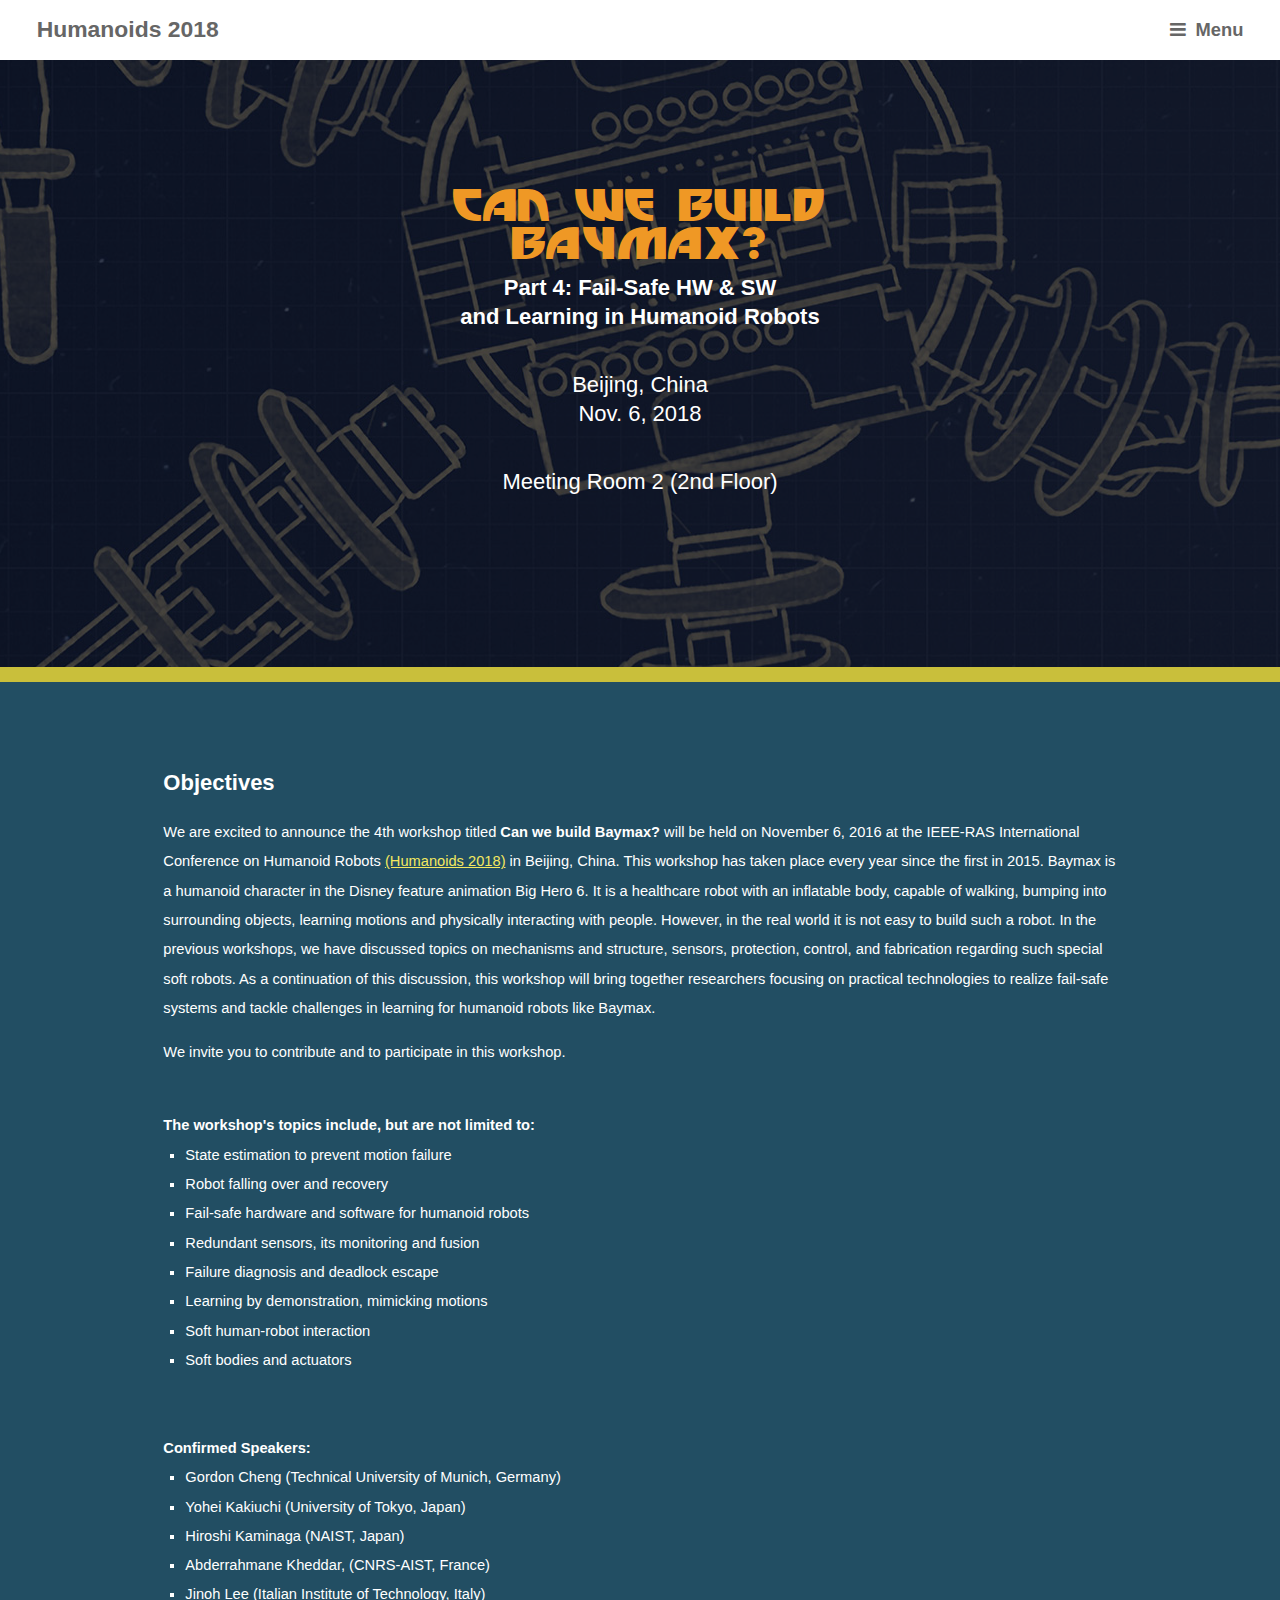
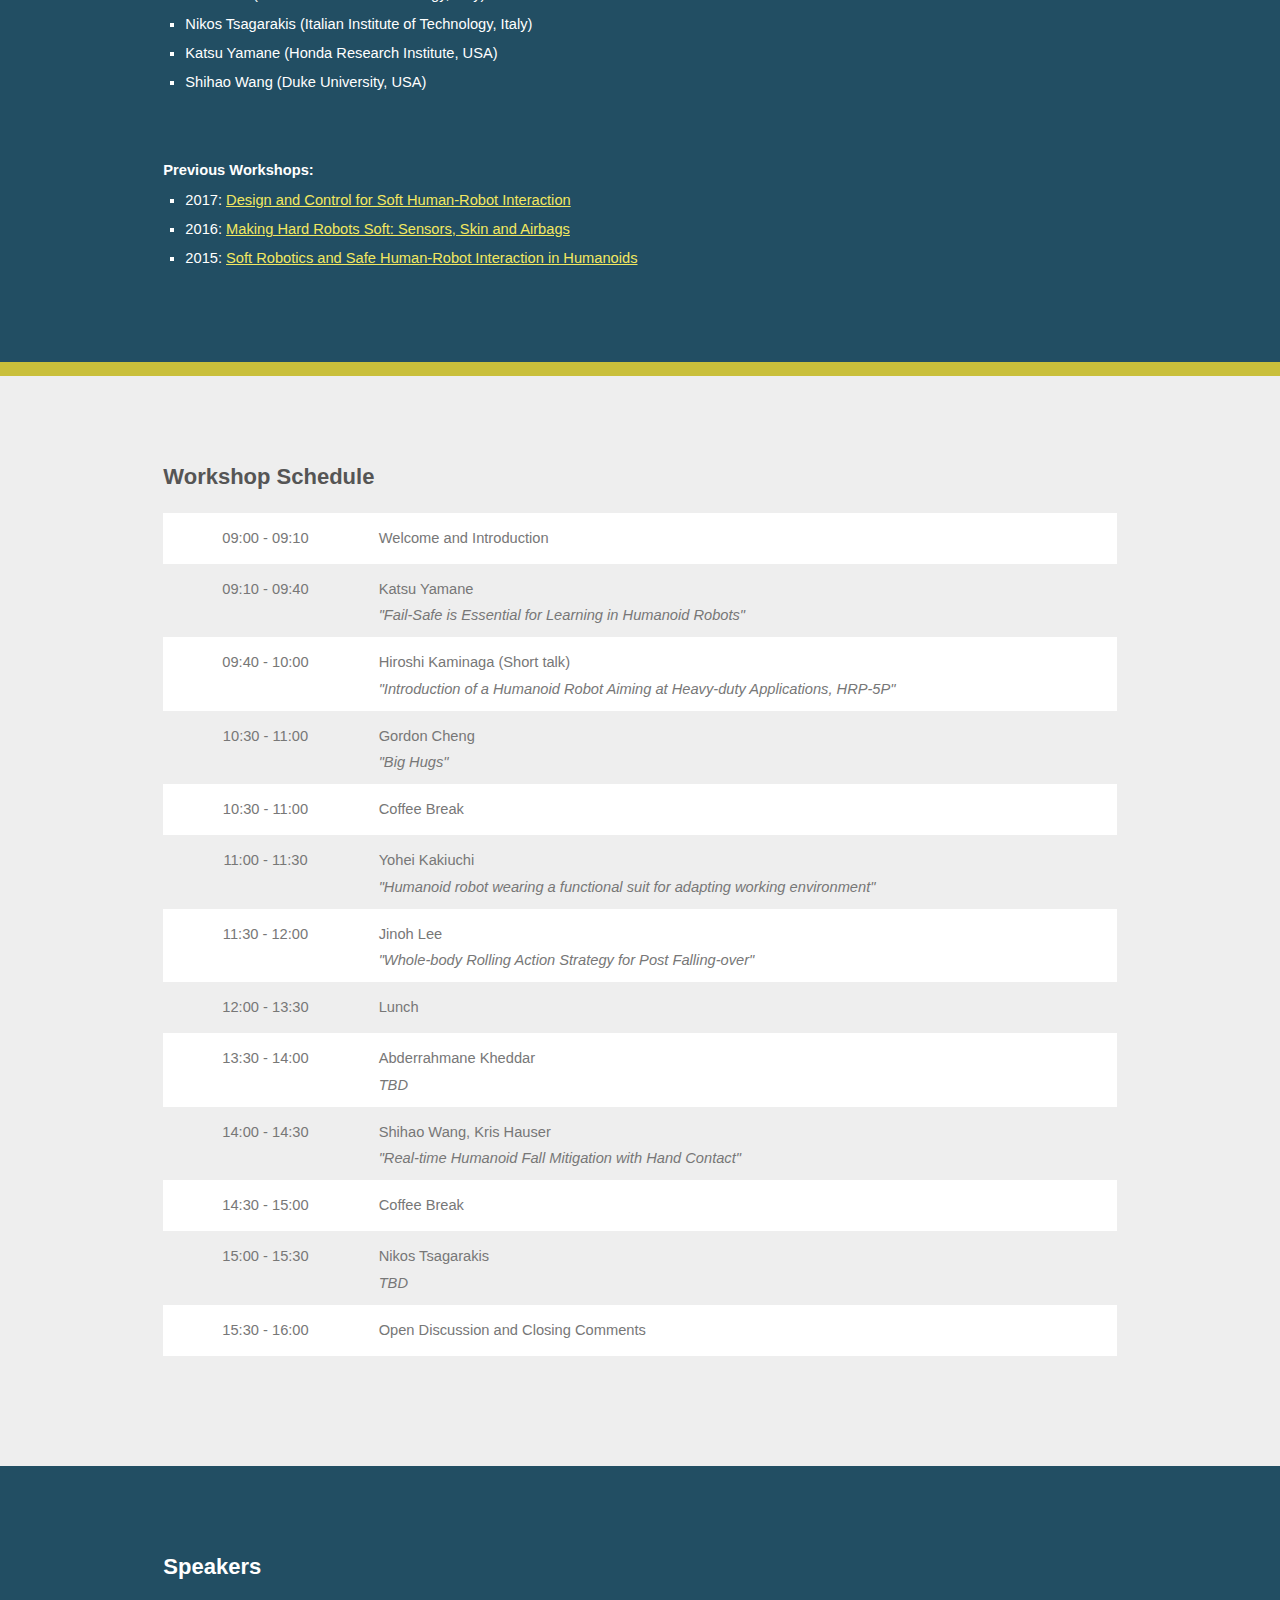
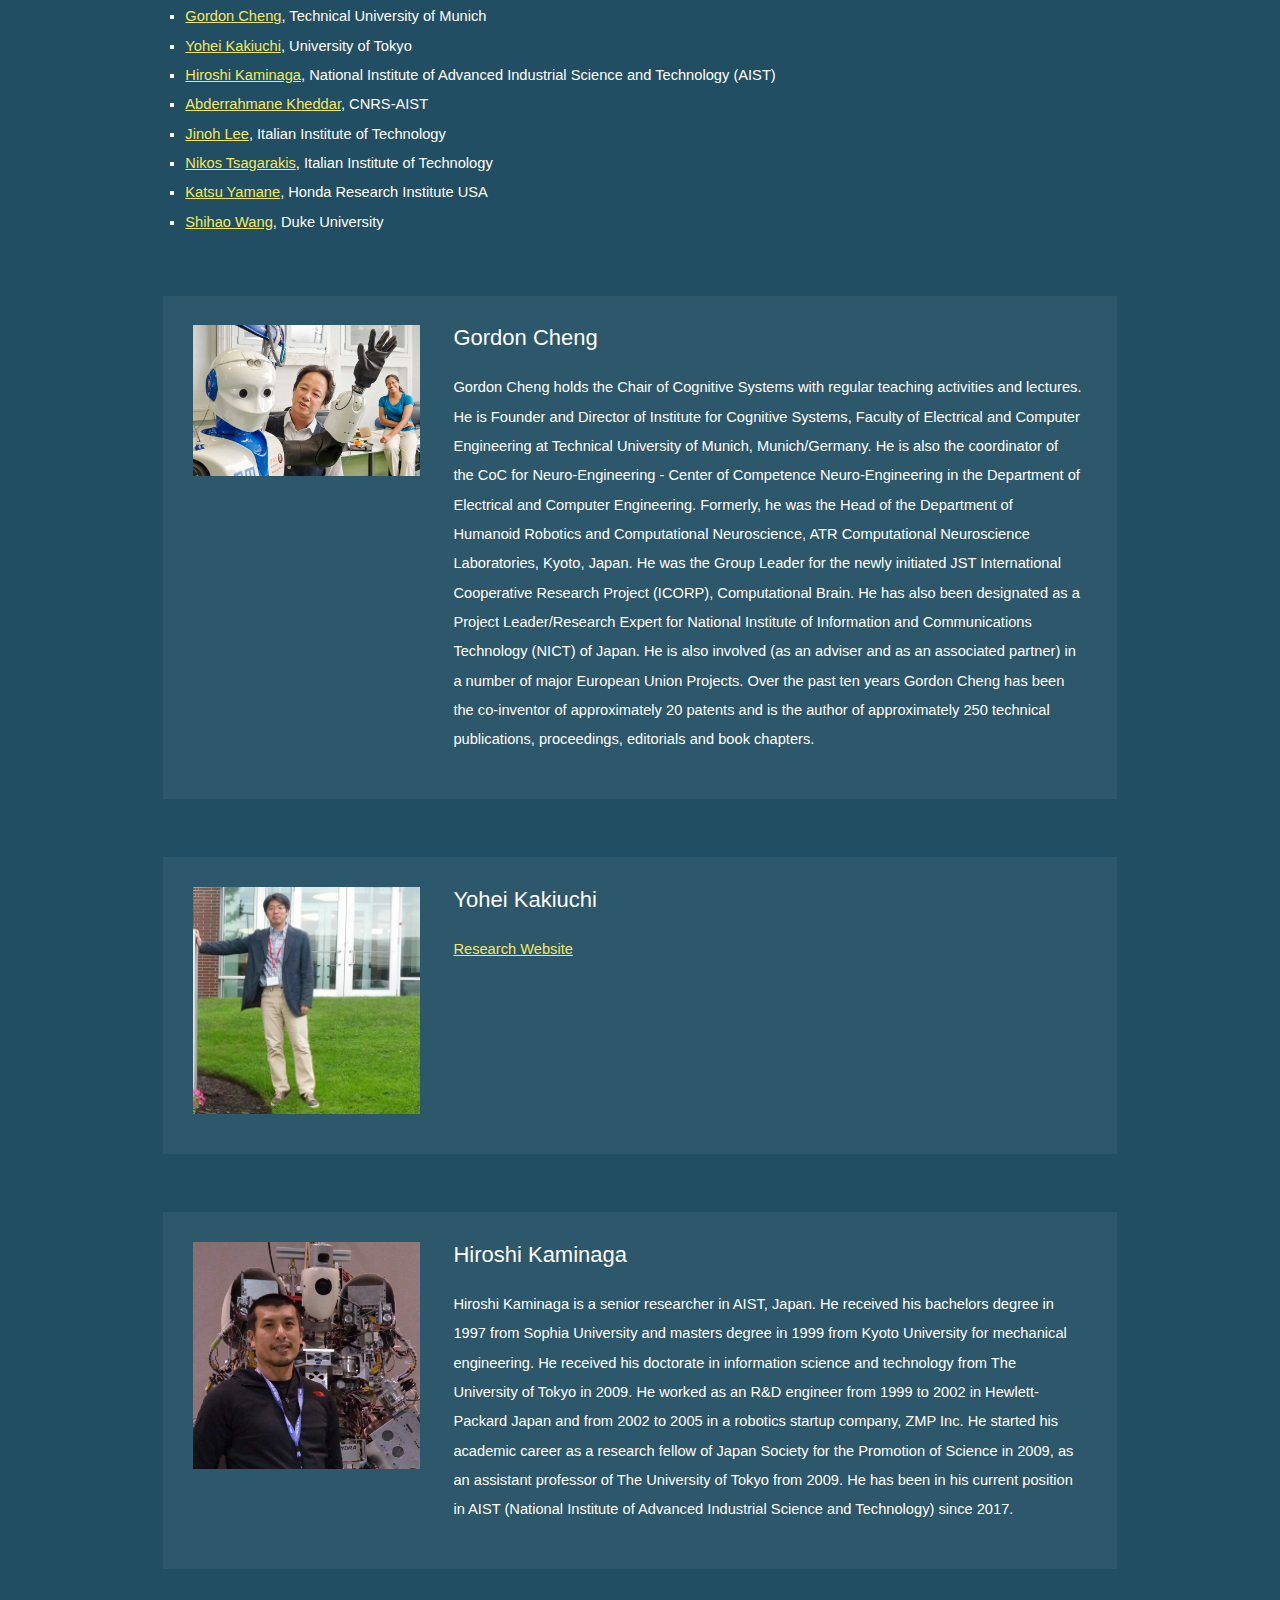
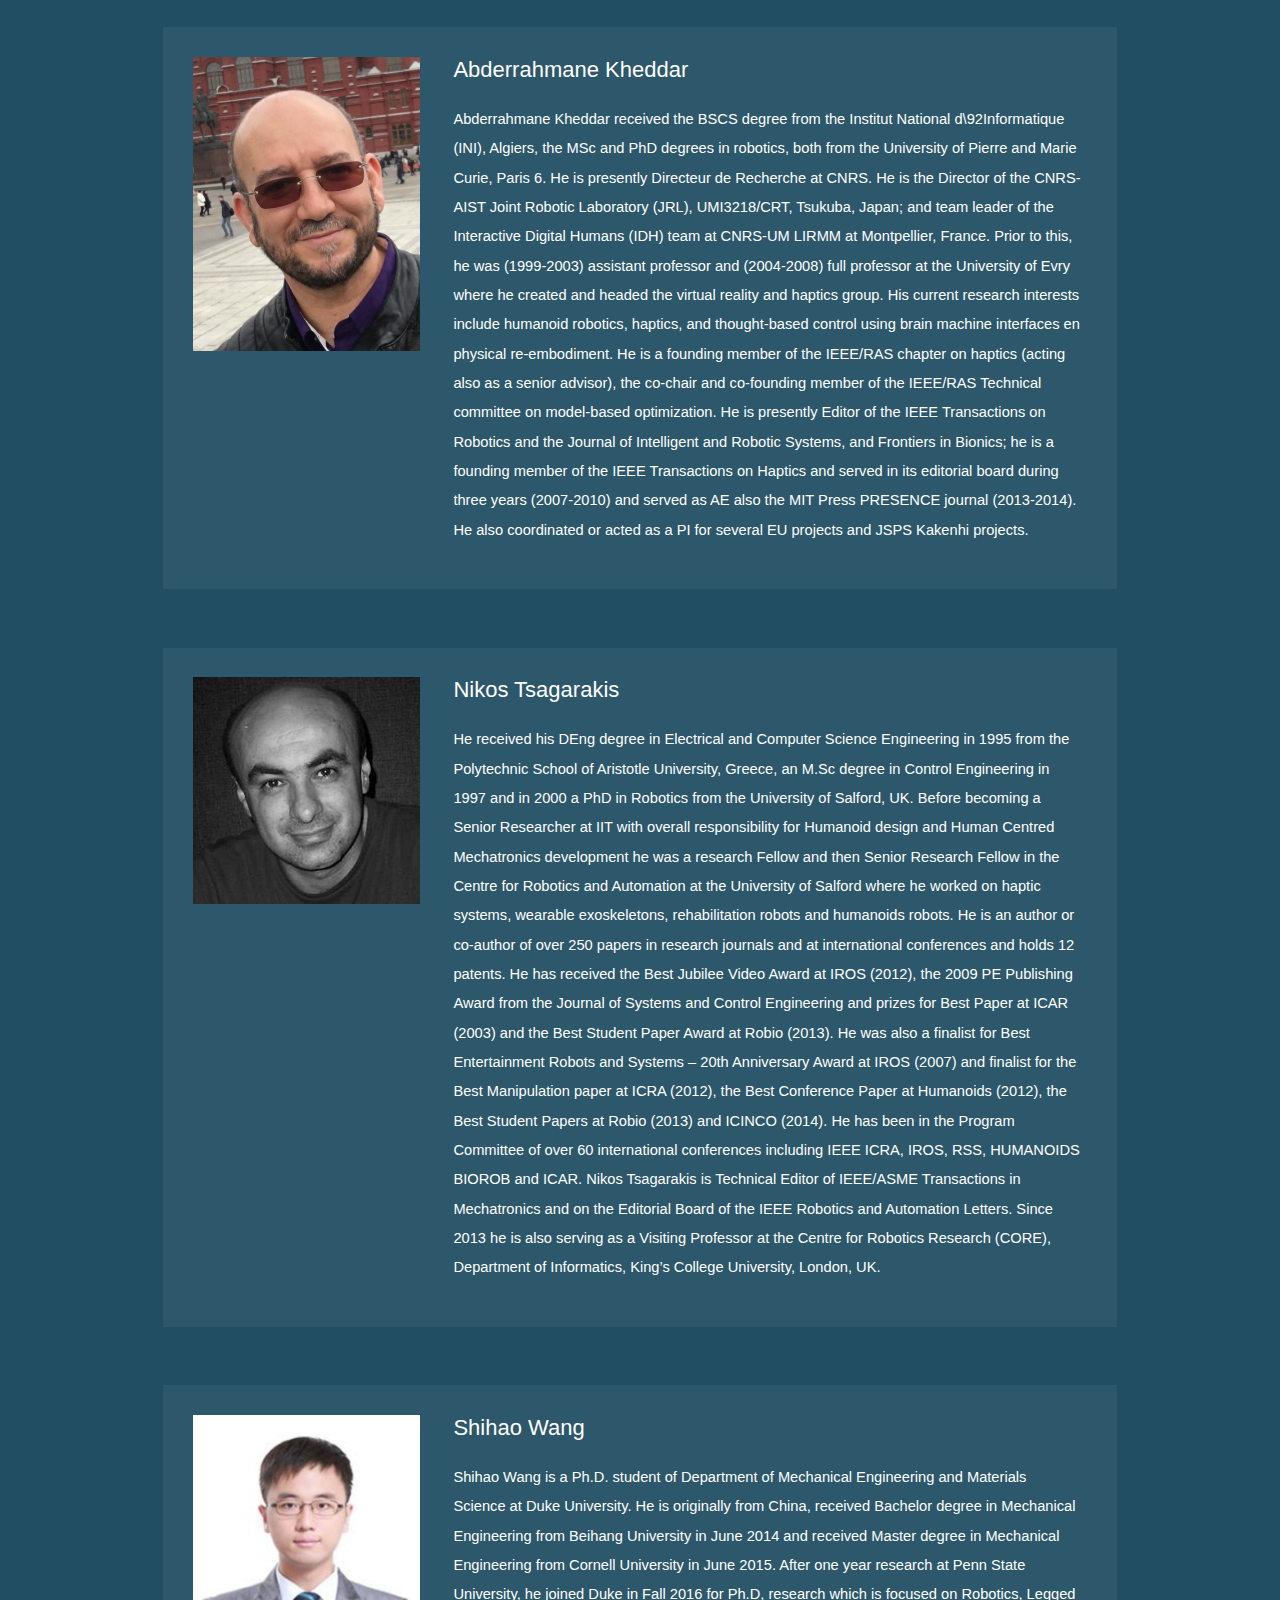
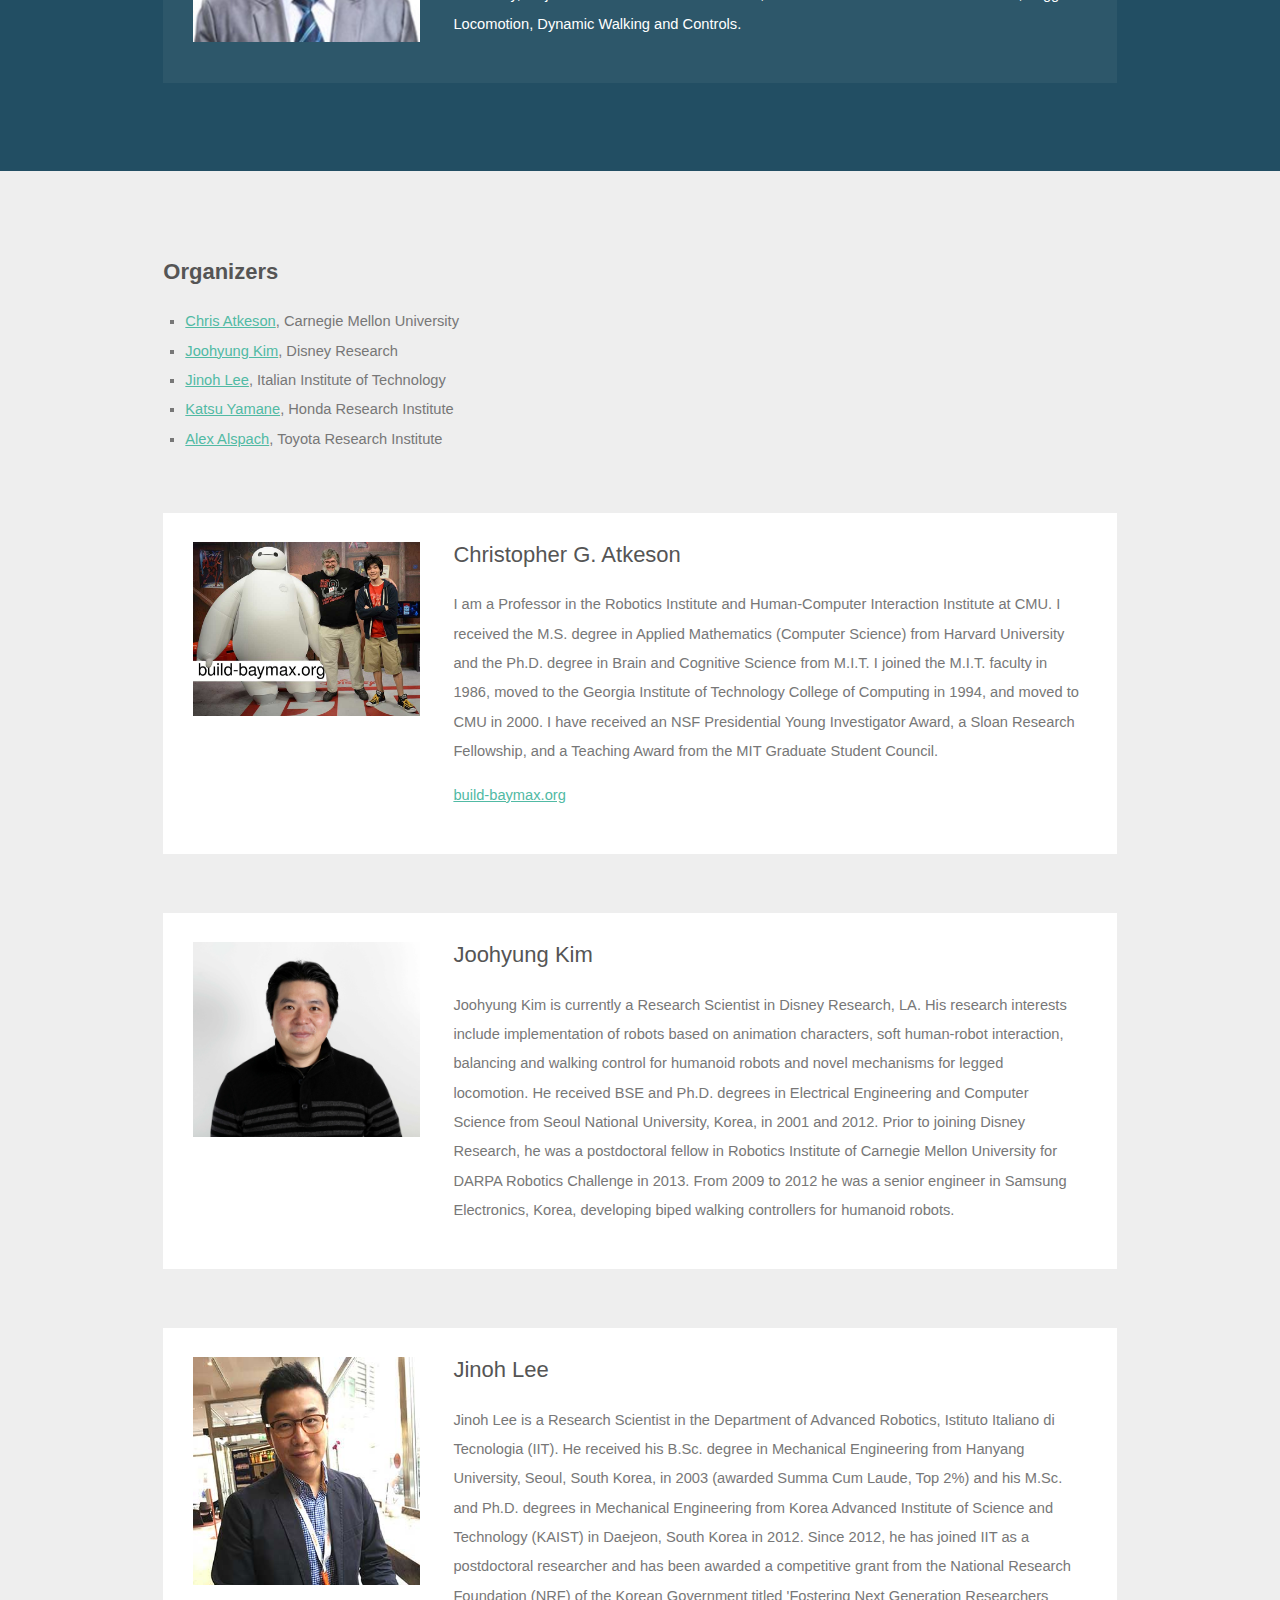
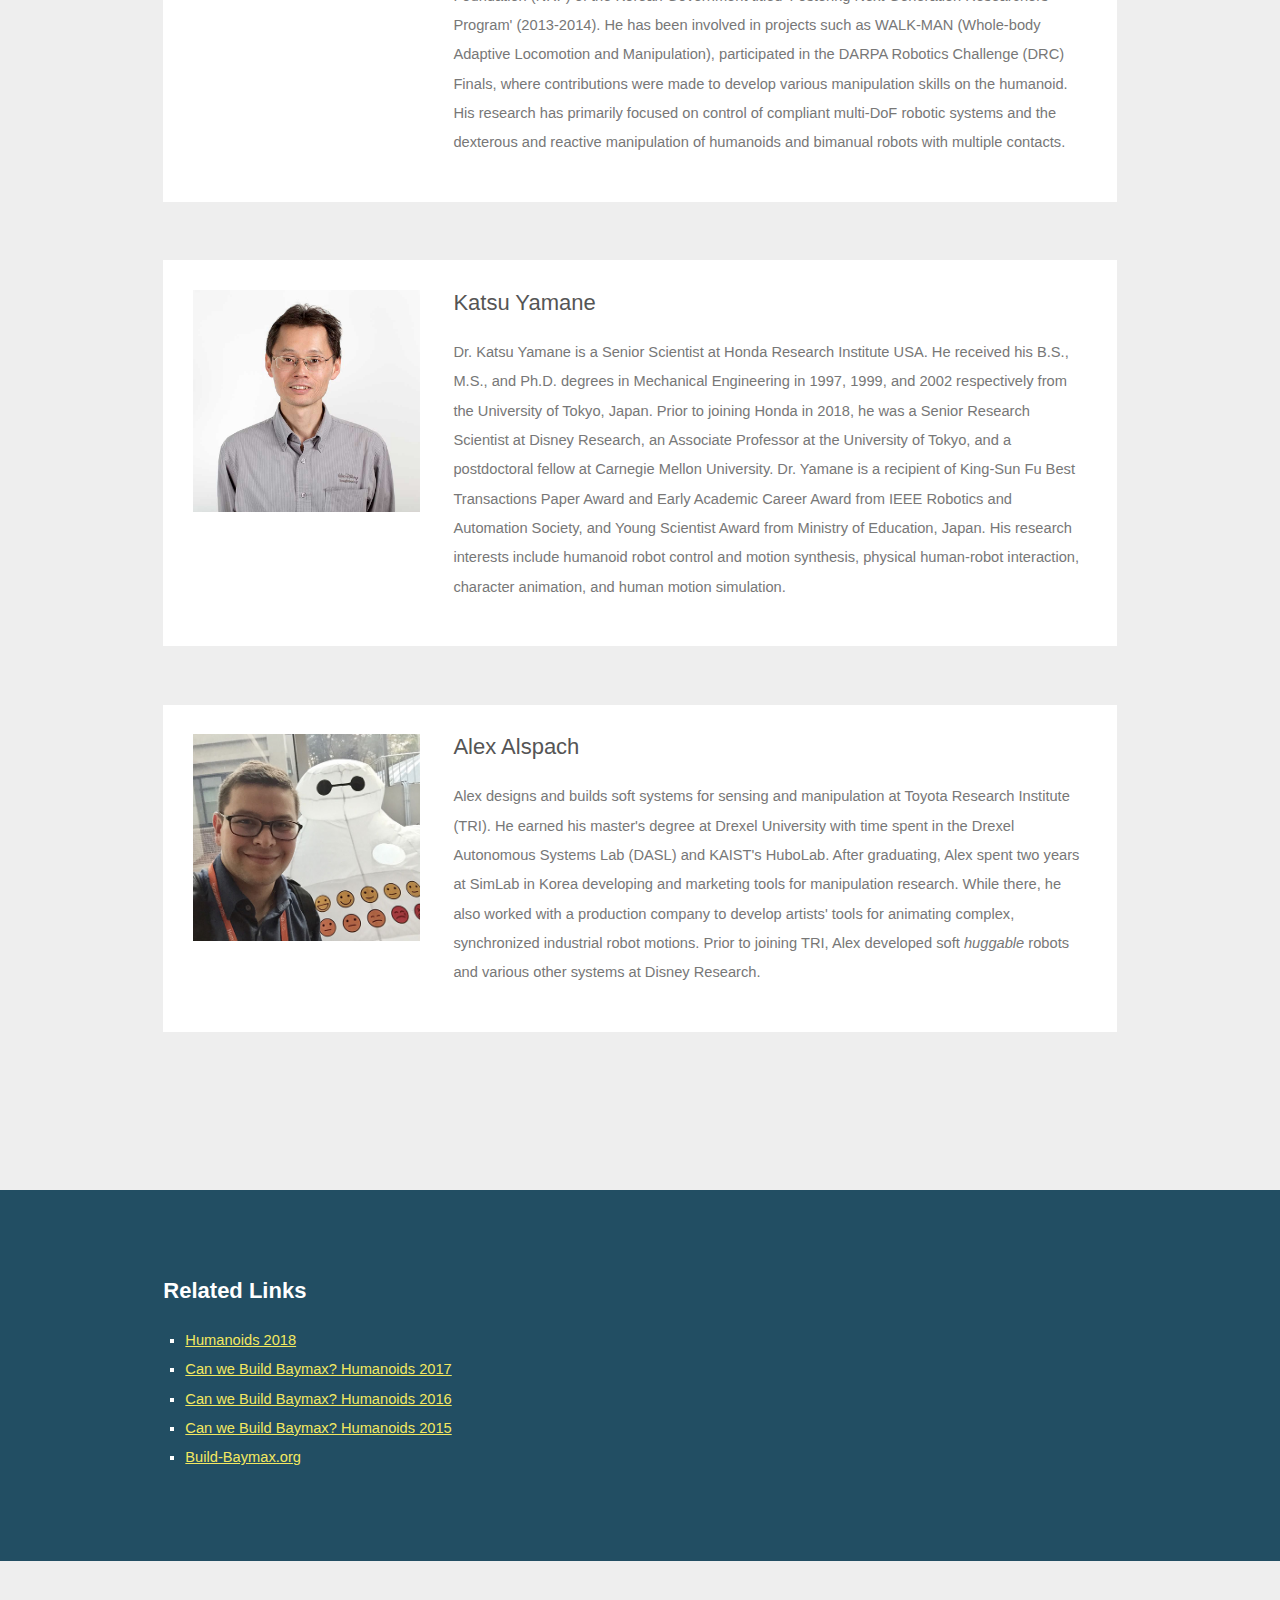
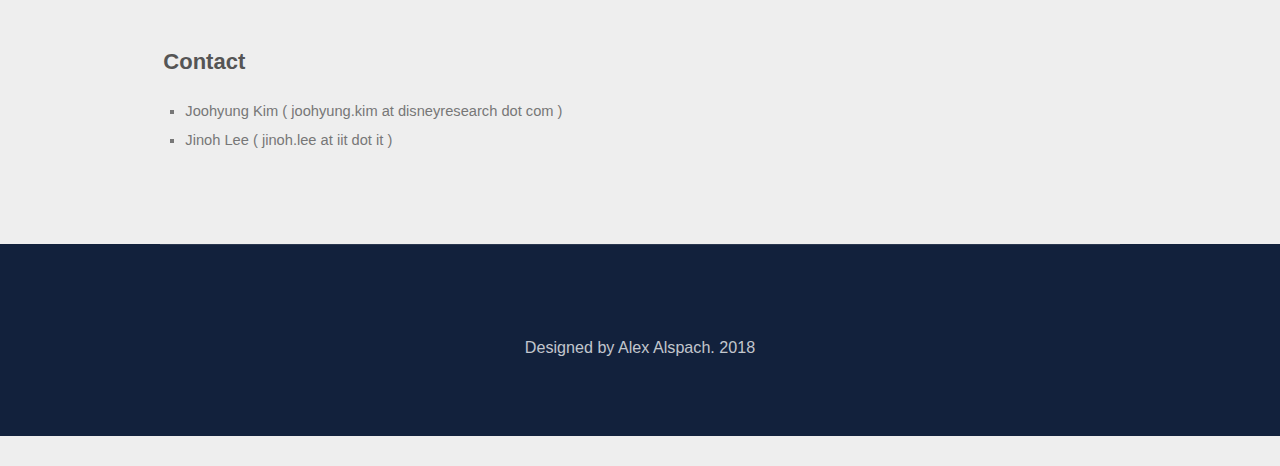
==== commit 707ffeeb: "Almost final updates" ====
--- a/humanoids2018/index.html
+++ b/humanoids2018/index.html
@@ -8,53 +8,18 @@
 <html>
 	<head>
 
-
-		<link rel="apple-touch-icon-precomposed" sizes="57x57" href="images/favicons/apple-touch-icon-57x57.png" />
-		<link rel="apple-touch-icon-precomposed" sizes="114x114" href="images/favicons/apple-touch-icon-114x114.png" />
-		<link rel="apple-touch-icon-precomposed" sizes="72x72" href="images/favicons/apple-touch-icon-72x72.png" />
-		<link rel="apple-touch-icon-precomposed" sizes="144x144" href="images/favicons/apple-touch-icon-144x144.png" />
-		<link rel="apple-touch-icon-precomposed" sizes="60x60" href="images/favicons/apple-touch-icon-60x60.png" />
-		<link rel="apple-touch-icon-precomposed" sizes="120x120" href="images/favicons/apple-touch-icon-120x120.png" />
-		<link rel="apple-touch-icon-precomposed" sizes="76x76" href="images/favicons/apple-touch-icon-76x76.png" />
-		<link rel="apple-touch-icon-precomposed" sizes="152x152" href="images/favicons/apple-touch-icon-152x152.png" />
-		<link rel="icon" type="image/png" href="images/favicons/favicon-196x196.png" sizes="196x196" />
-		<link rel="icon" type="image/png" href="images/favicons/favicon-96x96.png" sizes="96x96" />
-		<link rel="icon" type="image/png" href="images/favicons/favicon-32x32.png" sizes="32x32" />
-		<link rel="icon" type="image/png" href="images/favicons/favicon-16x16.png" sizes="16x16" />
-		<link rel="icon" type="image/png" href="images/favicons/favicon-128.png" sizes="128x128" />
-		<meta name="application-name" content="&nbsp;"/>
-		<meta name="msapplication-TileColor" content="#FFFFFF" />
-		<meta name="msapplication-TileImage" content="images/favicons/mstile-144x144.png" />
-		<meta name="msapplication-square70x70logo" content="images/favicons/mstile-70x70.png" />
-		<meta name="msapplication-square150x150logo" content="images/favicons/mstile-150x150.png" />
-		<meta name="msapplication-wide310x150logo" content="images/favicons/mstile-310x150.png" />
-		<meta name="msapplication-square310x310logo" content="images/favicons/mstile-310x310.png" />
-
-
-		<!--
-		<link rel="apple-touch-icon" sizes="57x57" href="images/favicons/apple-touch-icon-57x57.png">
-		<link rel="apple-touch-icon" sizes="60x60" href="images/favicons/apple-touch-icon-60x60.png">
-		<link rel="apple-touch-icon" sizes="72x72" href="images/favicons/apple-touch-icon-72x72.png">
-		<link rel="apple-touch-icon" sizes="76x76" href="images/favicons/apple-touch-icon-76x76.png">
-		<link rel="apple-touch-icon" sizes="114x114" href="images/favicons/apple-touch-icon-114x114.png">
-		<link rel="apple-touch-icon" sizes="120x120" href="images/favicons/apple-touch-icon-120x120.png">
-		<link rel="apple-touch-icon" sizes="144x144" href="images/favicons/apple-touch-icon-144x144.png">
-		<link rel="apple-touch-icon" sizes="152x152" href="images/favicons/apple-touch-icon-152x152.png">
-		<link rel="apple-touch-icon" sizes="180x180" href="images/favicons/apple-touch-icon-180x180.png">
-		<link rel="icon" type="image/png" href="images/favicons/favicon-32x32.png" sizes="32x32">
-		<link rel="icon" type="image/png" href="images/favicons/android-chrome-192x192.png" sizes="192x192">
-		<link rel="icon" type="image/png" href="images/favicons/favicon-96x96.png" sizes="96x96">
-		<link rel="icon" type="image/png" href="images/favicons/favicon-16x16.png" sizes="16x16">
-		<link rel="manifest" href="images/favicons/manifest.json">
-		<link rel="mask-icon" href="images/favicons/safari-pinned-tab.svg" color="#5bbad5">
-		<link rel="shortcut icon" href="images/favicons/favicon.ico">
-		<meta name="apple-mobile-web-app-title" content="Can We Build Baymax?">
-		<meta name="application-name" content="Can We Build Baymax?">
+		<!-- realfavicongenerator.net -->
+		<link rel="apple-touch-icon" sizes="180x180" href="images/favicons/green/apple-touch-icon.png">
+		<link rel="icon" type="image/png" sizes="32x32" href="images/favicons/green/favicon-32x32.png">
+		<link rel="icon" type="image/png" sizes="16x16" href="images/favicons/green/favicon-16x16.png">
+		<link rel="manifest" href="images/favicons/green/site.webmanifest">
+		<link rel="mask-icon" href="images/favicons/green/safari-pinned-tab.svg" color="#0f1524">
+		<link rel="shortcut icon" href="images/favicons/green/favicon.ico">
+		<meta name="apple-mobile-web-app-title" content="CWBB? 2018">
+		<meta name="application-name" content="CWBB? 2018">
 		<meta name="msapplication-TileColor" content="#da532c">
-		<meta name="msapplication-TileImage" content="images/favicons/mstile-144x144.png">
-		<meta name="msapplication-config" content="img/favicons/browserconfig.xml">
+		<meta name="msapplication-config" content="images/favicons/green/browserconfig.xml">
 		<meta name="theme-color" content="#ffffff">
-		-->
 
 
 
@@ -73,7 +38,7 @@
 		<meta property="og:url"                content="http://www.cs.cmu.edu/~cga/humanoids18workshop/" />
 		<meta property="og:type"               content="article" />
 		<meta property="og:title"              content="Can we Build Baymax? Humanoids 2018" />
-		<meta property="og:description"        content="We are excited to announce that the full-day workshop 'Can We Build Baymax? Part 4. Fail-Safe HW/SW and Learning in Humanoid Robots' will be held on November 6, 2018 at IEEE-RAS International Conference on Humanoid Robots (Humanoids 2018) in Beijing, China. We invite you to contribute and to participate in this workshop."/>
+		<meta property="og:description"        content="We are excited to announce that the full-day workshop 'Can We Build Baymax? Part 4. Fail-Safe HW & SW and Learning in Humanoid Robots' will be held on November 6, 2018 at IEEE-RAS International Conference on Humanoid Robots (Humanoids 2018) in Beijing, China. We invite you to contribute and to participate in this workshop."/>
 		<meta property="og:image"              content="images/facebook/banner.jpg" />
 
 
@@ -94,8 +59,8 @@
 			<nav id="nav">
 				<ul class="links">
 					<li><a href="#top">Top</a></li>
-					<li><a href="#call">Call for Contributions</a></li>
-					<!-- <li><a href="#objectives">Objectives</a></li> -->
+					<!-- <li><a href="#call">Call for Contributions</a></li>-->
+					<li><a href="#objectives">Objectives</a></li> 
 					<li><a href="#schedule">Schedule</a></li>
 					<li><a href="#speakers">Speakers</a></li>
 					<li><a href="#organizers">Organizers</a></li>
@@ -115,10 +80,12 @@
 					<div class="bighero-font">Can We Build</div>
 					<div class="bighero-font">Baymax?</div>
 				</div>
-				<p><strong>Part 4: Fail-Safe HW / SW<br>and Learning in Humanoid Robots</strong></p>
+				<p><strong>Part 4: Fail-Safe HW & SW<br>and Learning in Humanoid Robots</strong></p>						
 				<p>Beijing, China
 				<br>Nov. 6, 2018</p> 
 				
+				<p>Meeting Room 2 (2nd Floor)</p> 
+
 				<!-- 
 				<ul class="actions">
 					<li><a href="photos.html" class="button big special">Photos</a></li>
@@ -136,16 +103,13 @@
 
 
 		<div id="redbar"></div>
-		<span class="anchor" id="call"></span>
-
+		<!--<span class="anchor" id="call"></span>-->
+		<span class="anchor" id="objectives"></span>
 		<section id="one" class="wrapper style2">
 
 			<div class="inner">
-
-				<h2><strong>Call For Contributions</strong></h2>
-
-				<p>Dear Colleagues,</p>
- 
+				<h2><strong>Objectives</strong></h2>
+				<!--<h2><strong>Call For Contributions</strong></h2>-->
 				<p>We are excited to announce the 4th workshop titled <strong>Can we build Baymax?</strong> will be held on November 6, 2016 at the IEEE-RAS International Conference on Humanoid Robots <a target="_blank" href="http://humanoids2018.csp.escience.cn/">(Humanoids 2018)</a> in Beijing, China. This workshop has taken place every year since the first in 2015. Baymax is a humanoid character in the Disney feature animation Big Hero 6. It is a healthcare robot with an inflatable body, capable of walking, bumping into surrounding objects, learning motions and physically interacting with people. However, in the real world it is not easy to build such a robot. In the previous workshops, we have discussed topics on mechanisms and structure, sensors, protection, control, and fabrication regarding such special soft robots. As a continuation of this discussion, this workshop will bring together researchers focusing on practical technologies to realize fail-safe systems and tackle challenges in learning for humanoid robots like Baymax. </p>
 
 
@@ -165,18 +129,29 @@
 					<li>Soft bodies and actuators</li>
 				</ul>
 
-				
+				<br>
 
 				<strong>Confirmed Speakers:</strong>
 				<ul>
-					<li>Alex Alspach (Toyota Research Institute)</li>
-					<li>Christopher Atkeson (Carnegie Melon University)</li>
-					<li>Gordon Cheng (Technical University of Munich)</li> 
-					<li>Joohyung Kim (Disney Research)</li>
-					<li>Jinoh Lee (IIT)</li>
-					<li>Nikos Tsagarakis (IIT)</li>
-					<li>Katsu Yamane (Honda Research Institute USA )</li> 
-				</ul>
+					<li>Gordon Cheng (Technical University of Munich, Germany)</li> 
+					<li>Yohei Kakiuchi (University of Tokyo, Japan)</li>
+					<li>Hiroshi Kaminaga (NAIST, Japan)</li>
+					<li>Abderrahmane Kheddar, (CNRS-AIST, France)</li>
+					<!--<li>Joohyung Kim (Disney Research Los Angeles, USA)</li> -->
+					<li>Jinoh Lee (Italian Institute of Technology, Italy)</li>
+					<li>Nikos Tsagarakis (Italian Institute of Technology, Italy)</li>
+					<li>Katsu Yamane (Honda Research Institute, USA)</li> 
+					<li>Shihao Wang (Duke University, USA)</li>
+				</ul>
+<!--
+				<strong>Tentative Speakers:</strong>
+				<ul>
+					<li>Alex Alspach (Toyota Research Institute, USA)</li>					<li>Christopher Atkeson (Carnegie Melon University, USA)</li>
+					<li>Hiroshi Kaminaga (NAIST, Japan)</li>
+					<li>Abderrahmane Kheddar (CNRS-AIST Joint Robotics Laboratory, France)</li>					
+				</ul>		
+
+-->				<br>		
 
 				<strong>Previous Workshops:</strong>
 				<ul>
@@ -189,10 +164,15 @@
 					
 				</ul>
 
-				
+<!--				
 
 				<br>
 
+				<h2><strong>Contributions:</strong></h2>
+
+				<p>The workshop will gladly host contributions to the workshop including short talks, posters, or any others proposed.</p>
+-->
+				<!--
 				<h2><strong>Abstract Submission</strong></h2>
 
 				<p>The workshop will host a session of short talks. The presenters in this session will give 15 minute talks.</p>
@@ -201,18 +181,20 @@
 
 				<strong>Important dates:</strong>
 				<ul>	
-					<li>October XX, 2018: Submissions due</li>
-
-					<li>November XX, 2018: Acceptance notification</li>
-
-					<!-- <li><font color="red">November XX, 2018:</font> Short Talk Session Deadline Extended!
-					-->
-					<li><strong><font color="e6a959">November XX, 2018:</font></strong> Short Talk Session Notification
+					<li>October 7, 2018: Submissions due</li>
+
+					<li>October 8, 2018: Acceptance notification</li>
+
+					<li>October 12, 2018: Short Talk Session Notification</li>
+
+					<li><font color="red">November XX, 2018:</font> Short Talk Session Deadline Extended!
 					
-					<li>November XX, 2018: Workshop</li>
-				</ul>
-				
-
+					<li>November 6, 2018: Workshop</li>
+				</ul>
+
+				-->
+				
+<!--
 				<p>To participate, please submit an abstract (1-2 pages, double-column, PDF) via email to <br>
 					Joohyung Kim ( joohyung.kim at disneyresearch dot com ) or <br>
 					Jinoh Lee ( jinoh.lee at iit dot it )</p>
@@ -221,6 +203,7 @@
 
 				<p>Submission templates: <br>
 				<a target="_blank" href="http://ras.papercept.net/conferences/support/tex.php">LaTeX</a>, <a target="_blank" href="http://ras.papercept.net/conferences/support/word.php">MS Word</a></p>
+-->
 				
 			</div>
 		</section>
@@ -279,7 +262,7 @@
 		<section id="two" class="wrapper style1">
 			<div class="inner">
 
-				<h2><strong>Tentative Schedule</strong></h2>
+				<h2><strong>Workshop Schedule</strong></h2>
 				
 
 
@@ -294,8 +277,8 @@
 
 						<tr>
 							<td class="sched_time">09:10 - 09:40</td>
-							<td class="sched_speaker">Chris Atkeson
-								<div class="talk-title">TBD</div>
+							<td class="sched_speaker">Katsu Yamane
+								<div class="talk-title">"Fail-Safe is Essential for Learning in Humanoid Robots"</div>
 		
 							  	<!--
 							  	<div class="text-content short-text">
@@ -310,20 +293,15 @@
 						</tr>
 
 						<tr>
-							<td class="sched_time">09:40 - 10:10</td>
+							<td class="sched_time">09:40 - 10:00</td>
+							<td class="sched_speaker">Hiroshi Kaminaga (Short talk)
+								<div class="talk-title">"Introduction of a Humanoid Robot Aiming at Heavy-duty Applications, HRP-5P"</div>
+						</tr>
+
+						<tr>
+							<td class="sched_time">10:30 - 11:00</td>
 							<td class="sched_speaker">Gordon Cheng
-								<div class="talk-title">TBD</div>
-						</tr>
-
-						<tr>
-							<td class="sched_time">10:10 - 10:30</td>
-							<td class="sched_speaker">Coffee Break</td>
-						</tr>
-
-						<tr>
-							<td class="sched_time">10:30 - 11:00</td>
-							<td class="sched_speaker">Jinoh Lee
-								<div class="talk-title">TBD</div>
+								<div class="talk-title">"Big Hugs"</div>
 								
 								<!--
 							  	<div class="text-content short-text">
@@ -338,9 +316,14 @@
 						</tr>
 
 						<tr>
+							<td class="sched_time">10:30 - 11:00</td>
+							<td class="sched_speaker">Coffee Break</td>
+						</tr>
+
+						<tr>
 							<td class="sched_time">11:00 - 11:30</td>
-							<td class="sched_speaker">Katsu Yamane
-								<div class="talk-title">TBD</div>
+							<td class="sched_speaker">Yohei Kakiuchi
+								<div class="talk-title">"Humanoid robot wearing a functional suit for adapting working environment"</div>
 								
 								<!--
 							  	<div class="text-content short-text">
@@ -356,10 +339,11 @@
 						</tr>
 
 
+
 						<tr>
 							<td class="sched_time">11:30 - 12:00</td>
-							<td class="sched_speaker">Alex Alspach
-								<div class="talk-title">TBD</div>
+							<td class="sched_speaker">Jinoh Lee
+								<div class="talk-title">"Whole-body Rolling Action Strategy for Post Falling-over"</div>
 								
 								<!--
 							  	<div class="text-content short-text">
@@ -374,22 +358,13 @@
 						</tr>
 
 						<tr>
-							<td class="sched_time">12:00 - 13:00</td>
+							<td class="sched_time">12:00 - 13:30</td>
 							<td class="sched_speaker">Lunch</td>
 						</tr>
 
 						<tr>
-							<td class="sched_time">13:00 - 13:30</td>
-							<td class="sched_speaker">Joohyung Kim
-								<div class="talk-title">TBD
-								</div>
-								
-							</td>
-						</tr>
-
-						<tr>
 							<td class="sched_time">13:30 - 14:00</td>
-							<td class="sched_speaker">Nikos Tsagarakis 
+							<td class="sched_speaker">Abderrahmane Kheddar
 								<div class="talk-title">TBD
 								</div>
 								
@@ -407,10 +382,9 @@
 
 						<tr>
 							<td class="sched_time">14:00 - 14:30</td>
-							<td class="sched_speaker">TBD
-								<!--<div class="talk-title">TBD
-								</div>-->
-								
+							<td class="sched_speaker">Shihao Wang, Kris Hauser
+								<div class="talk-title">"Real-time Humanoid Fall Mitigation with Hand Contact"
+								</div>								
 								<!--
 							  	<div class="text-content short-text">
 	        					Abstract
@@ -430,9 +404,9 @@
 
 						<tr>
 							<td class="sched_time">15:00 - 15:30</td>
-							<td class="sched_speaker">TBD
-								<!--<div class="talk-title">TBD
-								</div>-->
+							<td class="sched_speaker">Nikos Tsagarakis
+								<div class="talk-title">TBD
+								</div>
 								
 								<!--
 							  	<div class="text-content short-text">
@@ -446,24 +420,23 @@
 							</td>
 						</tr>
 
-						<tr>
+						<!--
+<tr>
 							<td class="sched_time">15:30 - 16:00</td>
-							<td class="sched_speaker">Highlight Pitch for Poster Session
-								<!-- <div class="talk-title">Participants TBD
-								</div> -->
-								
-								<!--
+							<td class="sched_speaker">Joohyung Kim
+								<div class="talk-title">TBD
+								</div> 								
+								
 							  	<div class="text-content short-text">
 	        					Abstract
 	    						</div>
 							    <div class="show-more">
 							        <a href="#">Abstract</a>
 							    </div>
-								-->
-								
+																
 							</td>
 
-					<!--
+					
 						<tr>
 							<td class="sched_time">16:30 ??17:00</td>
 							<td class="sched_speaker">Poster Session</td>
@@ -471,17 +444,12 @@
 					-->
 
 						<tr>
-							<td class="sched_time">16:00 - 16:30</td>
-							<td class="sched_speaker">Poster Session 
+							<td class="sched_time">15:30 - 16:00</td>
+							<td class="sched_speaker">Open Discussion and Closing Comments
 							</td>
 						</tr>
-
-						<tr>
-							<td class="sched_time">13:00 - 17:00</td>
-							<td class="sched_speaker">Discussion and Closing Comments 
-							</td>
-						</tr>
-
+<tr><td></td><td></td></tr>
+						
 					</tbody>
 					
 				</table>
@@ -500,14 +468,16 @@
 
 
 				<ul>
-					<li><a href="#org_alspach">Alex Alspach</a>, Toyota Research Institute</li>
-					<li><a href="#org_atkeson">Chris Atkeson</a>, Carnegie Mellon University</li>
+					<!--<li><a href="#org_alspach">Alex Alspach</a>, Toyota Research Institute</li>
+					<li><a href="#org_atkeson">Chris Atkeson</a>, Carnegie Mellon University</li>-->
 					<li><a href="#org_cheng">Gordon Cheng</a>, Technical University of Munich</li>
 					<!--<li><a href="#org_haddadin">Sami Haddadin</a>, Leibniz University of Hanover</li>
-					<li><a href="#org_ikemoto">Shuhei Ikemoto</a>, Osaka University</li>
+					<li><a href="#org_ikemoto">Shuhei Ikemoto</a>, Osaka University</li>-->
+
+					<li><a href="#org_kakiuchi">Yohei Kakiuchi</a>, University of Tokyo</li>
 					<li><a href="#org_kaminaga">Hiroshi Kaminaga</a>, National Institute of Advanced Industrial Science and Technology (AIST)</li>
-					<li><a href="#org_killpack">Marc Killpack</a>, Brigham Young University</li>-->
-					<li><a href="#org_kim">Joohyung Kim</a>, Disney Research</li>
+					<li><a href="#org_kheddar">Abderrahmane Kheddar</a>, CNRS-AIST</li>
+					<!--<li><a href="#org_kim">Joohyung Kim</a>, Disney Research</li>-->
 					<!--<li>Sang-bae Kim, Massachusetts Institute of Technology</li>-->
 					<!--<li>Yong-Lae Park, Seoul National University</li>-->
 					<!--
@@ -515,13 +485,15 @@
 					<li><a href="#org_ylpark">Yong-Lae Park</a>, Seoul National University</li>
 					-->
 					
-					<li><a href="#org_lee">Jinoh Lee</a>, Istituto Italiano di Tecnologia</li>			
+					<li><a href="#org_lee">Jinoh Lee</a>, Italian Institute of Technology</li>			
 					<li><a href="#org_tsagarakis">Nikos Tsagarakis</a>, Italian Institute of Technology</li>
 					<li><a href="#org_yamane">Katsu Yamane</a>, Honda Research Institute USA</li>
 
 					<!--<li><a href="#org_ugurlu">Barkan Ugurlu</a>, Ozyegin University</li>
 					<li><a href="#org_vanderborght">Bram Vanderborght</a>, Vrije Universiteit Brussel</li>-->
-				</ul>
+					<li><a href="#org_wang">Shihao Wang</a>, Duke University</li>
+
+</ul>
 
 				<br>
 
@@ -537,43 +509,56 @@
 						<!-- <h2>Gordon Cheng<br>
 						Design of a Soft Upper Body Robot for Physical Human-Robot Interaction</h2> -->
 
-						<p>Gordon Cheng holds the Chair of Cognitive Systems with regular teaching activities and lectures. He is Founder and Director of Institute for Cognitive Systems, Faculty of Electrical and Computer Engineering at Technical University of Munich, Munich/Germany. He is also the coordinator of the CoC for Neuro-Engineering - Center of Competence Neuro-Engineering in the Department of Electrical and Computer Engineering.</p>
+						<p>Gordon Cheng holds the Chair of Cognitive Systems with regular teaching activities and lectures. He is Founder and Director of Institute for Cognitive Systems, Faculty of Electrical and Computer Engineering at Technical University of Munich, Munich/Germany. He is also the coordinator of the CoC for Neuro-Engineering - Center of Competence Neuro-Engineering in the Department of Electrical and Computer Engineering.
 						
-						<p>Formerly, he was the Head of the Department of Humanoid Robotics and Computational Neuroscience, ATR Computational Neuroscience Laboratories, Kyoto, Japan. He was the Group Leader for the newly initiated JST International Cooperative Research Project (ICORP), Computational Brain. He has also been designated as a Project Leader/Research Expert for National Institute of Information and Communications Technology (NICT) of Japan. He is also involved (as an adviser and as an associated partner) in a number of major European Union Projects.</p>
-						
-						<p>Over the past ten years Gordon Cheng has been the co-inventor of approximately 20 patents and is the author of approximately 250 technical publications, proceedings, editorials and book chapters.</p>
+Formerly, he was the Head of the Department of Humanoid Robotics and Computational Neuroscience, ATR Computational Neuroscience Laboratories, Kyoto, Japan. He was the Group Leader for the newly initiated JST International Cooperative Research Project (ICORP), Computational Brain. He has also been designated as a Project Leader/Research Expert for National Institute of Information and Communications Technology (NICT) of Japan. He is also involved (as an adviser and as an associated partner) in a number of major European Union Projects.
+
+Over the past ten years Gordon Cheng has been the co-inventor of approximately 20 patents and is the author of approximately 250 technical publications, proceedings, editorials and book chapters.</p>
 
 					</div>
 				</article>		
 
-				<!--
-				<span class="anchor2" id="org_haddadin"></span>
-				<article class="feature left">
-					<span class="image object-fit_contain"><img src="images/speakers/web/Haddadin_Sami2.jpg" alt="" /></span>
-					<div class="content">
-
-						<h2>Sami Haddadin</h2>
-
-						<p>Sami Haddadin is Full Professor and Director of the Institute of Automatic Control at Leibniz Universität Hannover, Germany. He recently accepted to become founding director of TUM’s Munich School of Robotics. He received degrees in EE, CS and Technology Management from TUM and LMU. He obtained his PhD from RWTH Aachen. He organized and edited several international robotics conferences and journals and published more than 120 scientific articles. His research topics include physical Human-Robot Interaction, nonlinear robot control, real-time motion planning, real-time task and reflex planning, robot learning, optimal control, human motor control, variable impedance actuation, and safety in robotics. He received numerous awards at the top international robotics conferences and journals. Among other things, he is a recipient of the 2015 IEEE/RAS Early Career Award, the 2015 RSS Early Career Spotlight, the 2015 Alfried Krupp Award and was selected in 2015 and 2016 as 2015 Capital Young Elite Leader under 40 in Germany for the domain "Politics, State & Society".</p>
+	
+
+				<span class="anchor2" id="org_kakiuchi"></span>
+				<article class="feature left">
+					<span class="image object-fit_contain"><img src="images/speakers/web/Kakiuchi_Yohei.png" alt="" /></span>
+					<div class="content">
+
+						<h2>Yohei Kakiuchi</h2>
+
+<p><a a target="_blank" href="http://www.jsk.t.u-tokyo.ac.jp/~youhei/">Research Website</a></p>
+
+
+					</div>
+				</article>	
+	
+								
+				<span class="anchor2" id="org_kaminaga"></span>
+				<article class="feature left">
+					<span class="image object-fit_contain"><img src="images/speakers/web/Kaminaga_Hiroshi.jpg" alt="" /></span>
+					<div class="content">
+
+						<h2>Hiroshi Kaminaga</h2>
+
+						<p>Hiroshi Kaminaga is a senior researcher in AIST, Japan.  He received his bachelors degree in 1997 from Sophia University and masters degree in 1999 from Kyoto University  for mechanical engineering.  He received his doctorate in information science and technology from The University of Tokyo in 2009.  He worked as an R&D engineer from 1999 to 2002 in Hewlett-Packard Japan and from 2002 to 2005 in a robotics startup company, ZMP Inc.  He started his academic career as a research fellow of Japan Society for the Promotion of Science in 2009, as an assistant professor of The University of Tokyo from 2009.  He has been in his current position in AIST (National Institute of Advanced Industrial Science and Technology) since 2017.</p>
+
+					</div>
+				</article>	
+					
+
+
+				<span class="anchor2" id="org_kheddar"></span>
+				<article class="feature left">
+					<span class="image object-fit_contain"><img src="images/speakers/web/Kheddar_Abderrahmane.jpg" alt="" /></span>
+					<div class="content">
+
+						<h2>Abderrahmane Kheddar</h2>
+
+						<p>Abderrahmane Kheddar received the BSCS degree from the Institut National d\92Informatique (INI), Algiers, the MSc and PhD degrees in robotics, both from the University of Pierre and Marie Curie, Paris 6. He is presently Directeur de Recherche at CNRS. He is the Director of the CNRS-AIST Joint Robotic Laboratory (JRL), UMI3218/CRT, Tsukuba, Japan; and team leader of the Interactive Digital Humans (IDH) team at CNRS-UM LIRMM at Montpellier, France. Prior to this, he was (1999-2003) assistant professor and (2004-2008) full professor at the University of Evry where he created and headed the virtual reality and haptics group. His current research interests include humanoid robotics, haptics, and thought-based control using brain machine interfaces en physical re-embodiment. He is a founding member of the IEEE/RAS chapter on haptics (acting also as a senior advisor), the co-chair and co-founding member of the IEEE/RAS Technical committee on model-based optimization. He is presently Editor of the IEEE Transactions on Robotics and the Journal of Intelligent and Robotic Systems, and Frontiers in Bionics; he is a founding member of the IEEE Transactions on Haptics and served in its editorial board during three years (2007-2010) and served as AE also the MIT Press PRESENCE journal (2013-2014). He also coordinated or acted as a PI for several EU projects and JSPS Kakenhi projects.</p>
 
 					</div>
 				</article>
-				-->	
-
-				<!--
-				<span class="anchor2" id="org_ikemoto"></span>
-				<article class="feature left">
-					<span class="image object-fit_contain"><img src="images/speakers/web/Ikemoto_Shuhei.jpg" alt="" /></span>
-					<div class="content">
-
-						<h2>Shuhei Ikemoto</h2>
-
-						<p>Shuhei Ikemoto received his Ph.D. degree in engineering from Osaka University in March 2010. He had been a JSPS Research Fellow from April 2009 to March 2010, an assistant professor in the Department of Multimedia Engineering, Graduate School of Information Science and Technology, Osaka University from April 2010 to June 2014, and a specially appointed assistant professor of The Institute for Academic Initiatives, Osaka University since July 2014 to March 2015. He is now an assistant professor in the Department of System Innovation, Graduate School of Engineering Science, Osaka University since April 2015. His research interests include biologically inspired robots and algorithms, and physical human-robot interaction.</p>
-
-					</div>
-				</article>	
-				-->		
-
 
 				
 				<!--
@@ -662,7 +647,17 @@
 				-->								
 
 
-				
+				<span class="anchor2" id="org_wang"></span>
+				<article class="feature left">
+					<span class="image object-fit_contain"><img src="images/speakers/web/Wang_Shihao.jpg" alt="" /></span>
+					<div class="content">
+
+						<h2>Shihao Wang</h2>
+
+						<p>Shihao Wang is a Ph.D. student of Department of Mechanical Engineering and Materials Science at Duke University. He is originally from China, received Bachelor degree in Mechanical Engineering from Beihang University in June 2014 and received Master degree in Mechanical Engineering from Cornell University in June 2015. After one year research at Penn State University, he joined Duke in Fall 2016 for Ph.D, research which is focused on Robotics, Legged Locomotion, Dynamic Walking and Controls.</p>
+
+					</div>
+				</article>					
 
 
 			</div>
@@ -684,8 +679,8 @@
 				<ul>
 					<li><a href="#org_atkeson">Chris Atkeson</a>, Carnegie Mellon University</li>
 					<li><a href="#org_kim">Joohyung Kim</a>, Disney Research</li>
-					<li><a href="#org_lee">Jinoh Lee</a>, Istituto Italiano di Tecnologia</li>
-					<li><a href="#org_yamane">Katsu Yamane</a>, Disney Research</li>
+					<li><a href="#org_lee">Jinoh Lee</a>, Italian Institute of Technology</li>
+					<li><a href="#org_yamane">Katsu Yamane</a>, Honda Research Institute</li>
 					<li><a href="#org_alspach">Alex Alspach</a>, Toyota Research Institute</li>
 				</ul>
 
@@ -751,7 +746,7 @@
 
 						<h2>Katsu Yamane</h2>
 
-						<p>Dr. Katsu Yamane is a Senior Research Scientist at Disney Research. He received his PhD in mechanical engineering from University of Tokyo in 2002.  Prior to joining Disney in 2008, he was a postdoctoral fellow at Carnegie Mellon University and a faculty member at University of Tokyo.  His research interests include humanoid robot control and motion synthesis, physical human-robot interaction, character animation, and human motion simulation.</p>
+						<p>Dr. Katsu Yamane is a Senior Scientist at Honda Research Institute USA. He received his B.S., M.S., and Ph.D. degrees in Mechanical Engineering in 1997, 1999, and 2002 respectively from the University of Tokyo, Japan. Prior to joining Honda in 2018, he was a Senior Research Scientist at Disney Research, an Associate Professor at the University of Tokyo, and a postdoctoral fellow at Carnegie Mellon University. Dr. Yamane is a recipient of King-Sun Fu Best Transactions Paper Award and Early Academic Career Award from IEEE Robotics and Automation Society, and Young Scientist Award from Ministry of Education, Japan. His research interests include humanoid robot control and motion synthesis, physical human-robot interaction, character animation, and human motion simulation.</p>
 
 					</div>
 				</article>	
@@ -763,7 +758,7 @@
 
 						<h2>Alex Alspach</h2>
 
-						<p>After graduating from Drexel University (DASL), Alex spent two years at SimLab in Korea developing and marketing tools for manipulation research. While there, he also worked with a production company to develop artists’ tools for animating complex, synchronized industrial robot motions. After that, Alex made <i>huggable</i> robots and various other systems at Disney Research. Now an engineer at Toyota Research Institute (TRI), he designs and builds soft systems for sensing and interaction.</p>
+						<p>Alex designs and builds soft systems for sensing and manipulation at Toyota Research Institute (TRI). He earned his master's degree at Drexel University with time spent in the Drexel Autonomous Systems Lab (DASL) and KAIST's HuboLab. After graduating, Alex spent two years at SimLab in Korea developing and marketing tools for manipulation research. While there, he also worked with a production company to develop artists' tools for animating complex, synchronized industrial robot motions. Prior to joining TRI, Alex developed soft <i>huggable</i> robots and various other systems at Disney Research.</p>
 
 					</div>
 				</article>	
@@ -771,7 +766,7 @@
 				<!-- Logos -->
 				<div class="logo_container2">
 					<center>
-					<img class="org_logos2 object-fit_contain" src="images/logos/web/logos3.png" alt="" />
+					<img class="org_logos2 object-fit_contain" src="images/logos/web/logos4.png" alt="" />
 					</center>
 				</div>
 
@@ -791,7 +786,7 @@
 					
 					<li><a target="_blank" href="http://humanoids2018.csp.escience.cn/">Humanoids 2018</a></li>
 
-					<li><a target="_blank" href="http://humanoids2017.loria.fr/">Humanoids 2017</a></li>
+					<li><a target="_blank" href="http://www.cs.cmu.edu/~cga/humanoids17workshop/">Can we Build Baymax? Humanoids 2017</a></li>
 
 					<li><a target="_blank" href="http://www.cs.cmu.edu/~cga/humanoids16workshop/">Can we Build Baymax? Humanoids 2016</a></li>
 
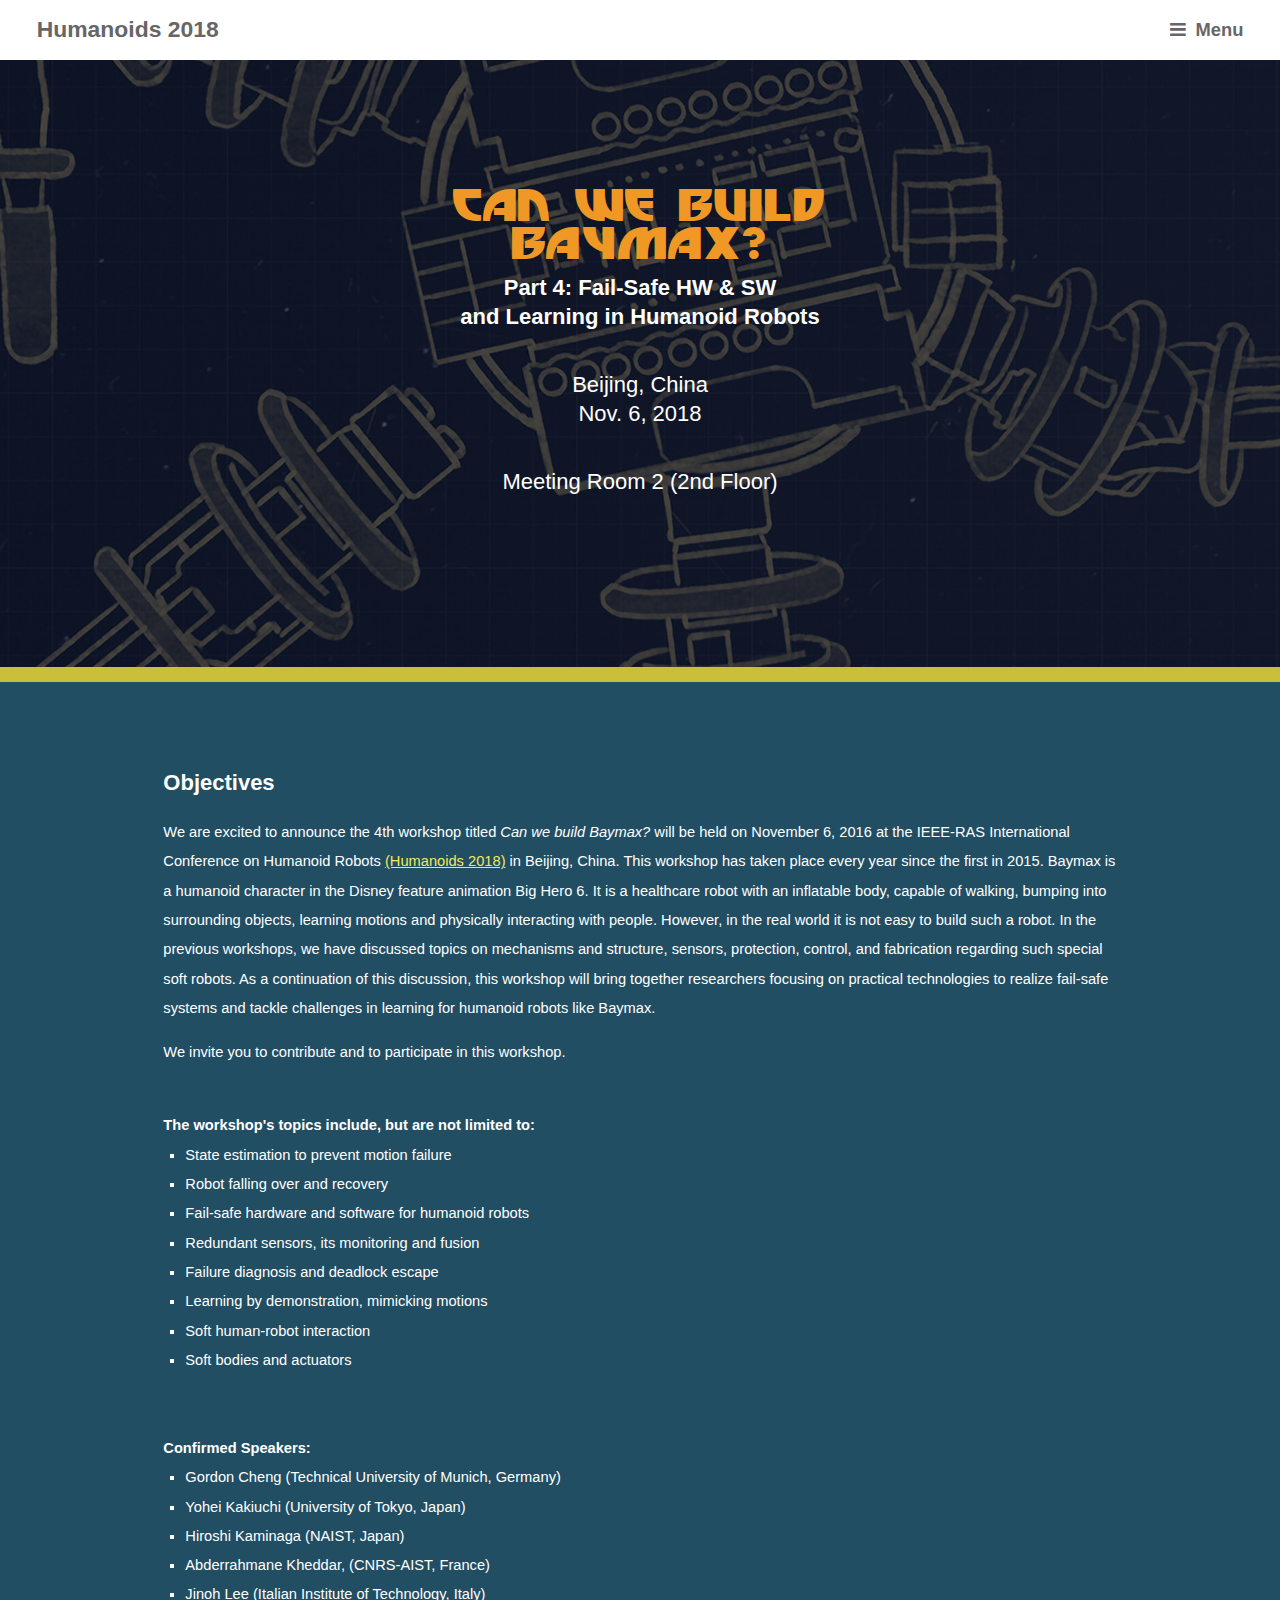
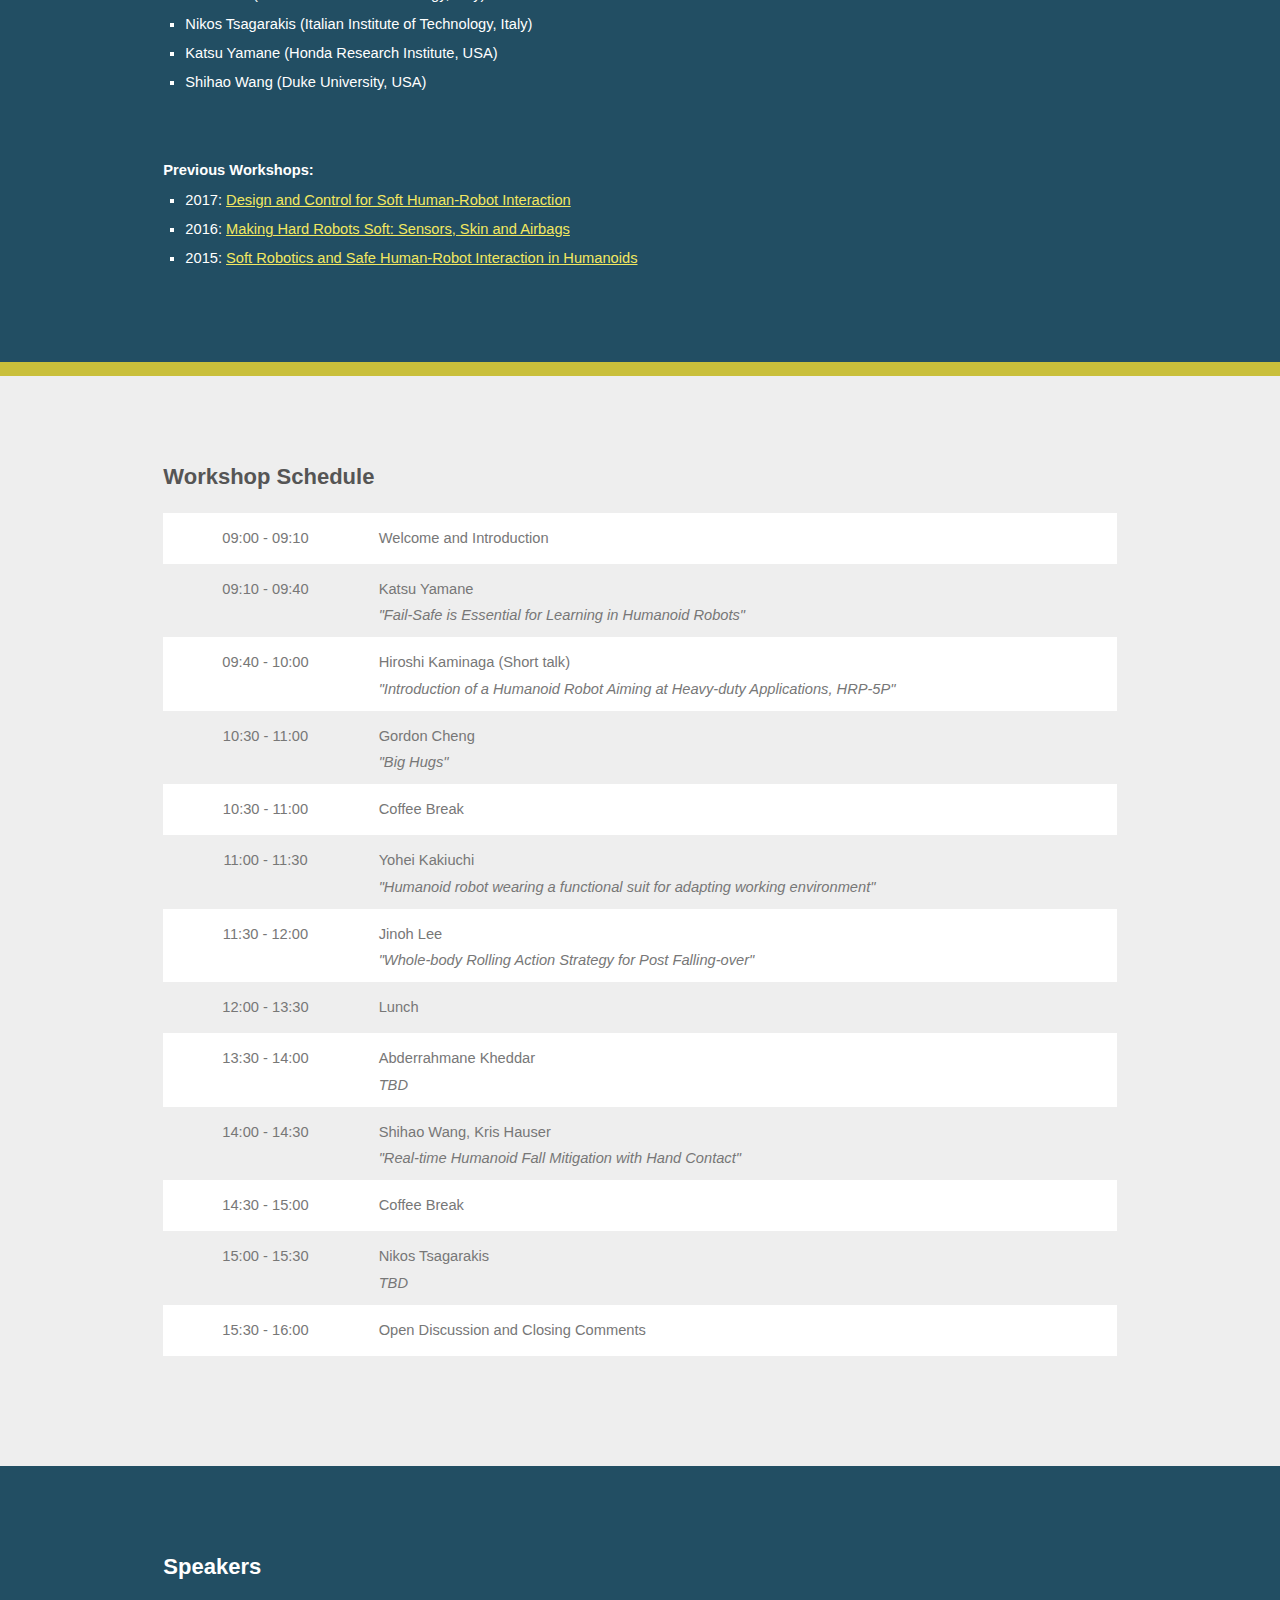
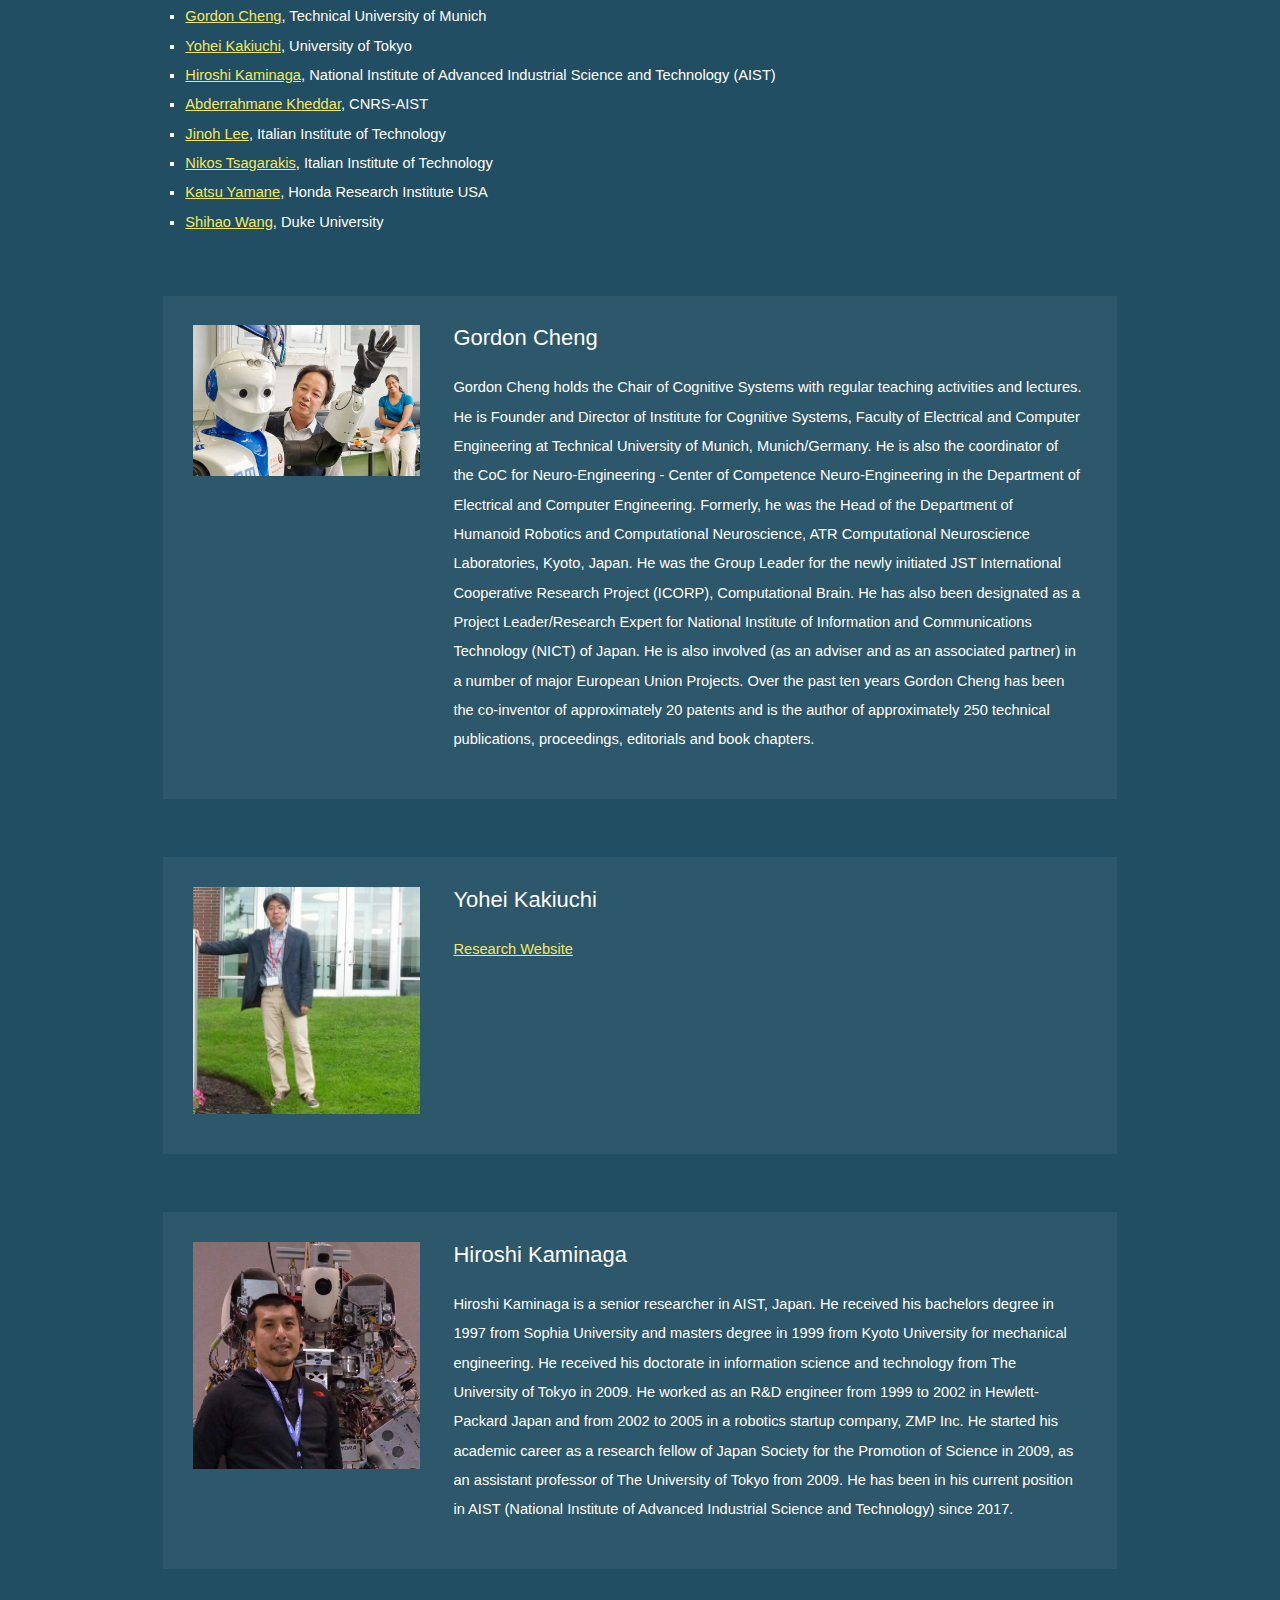
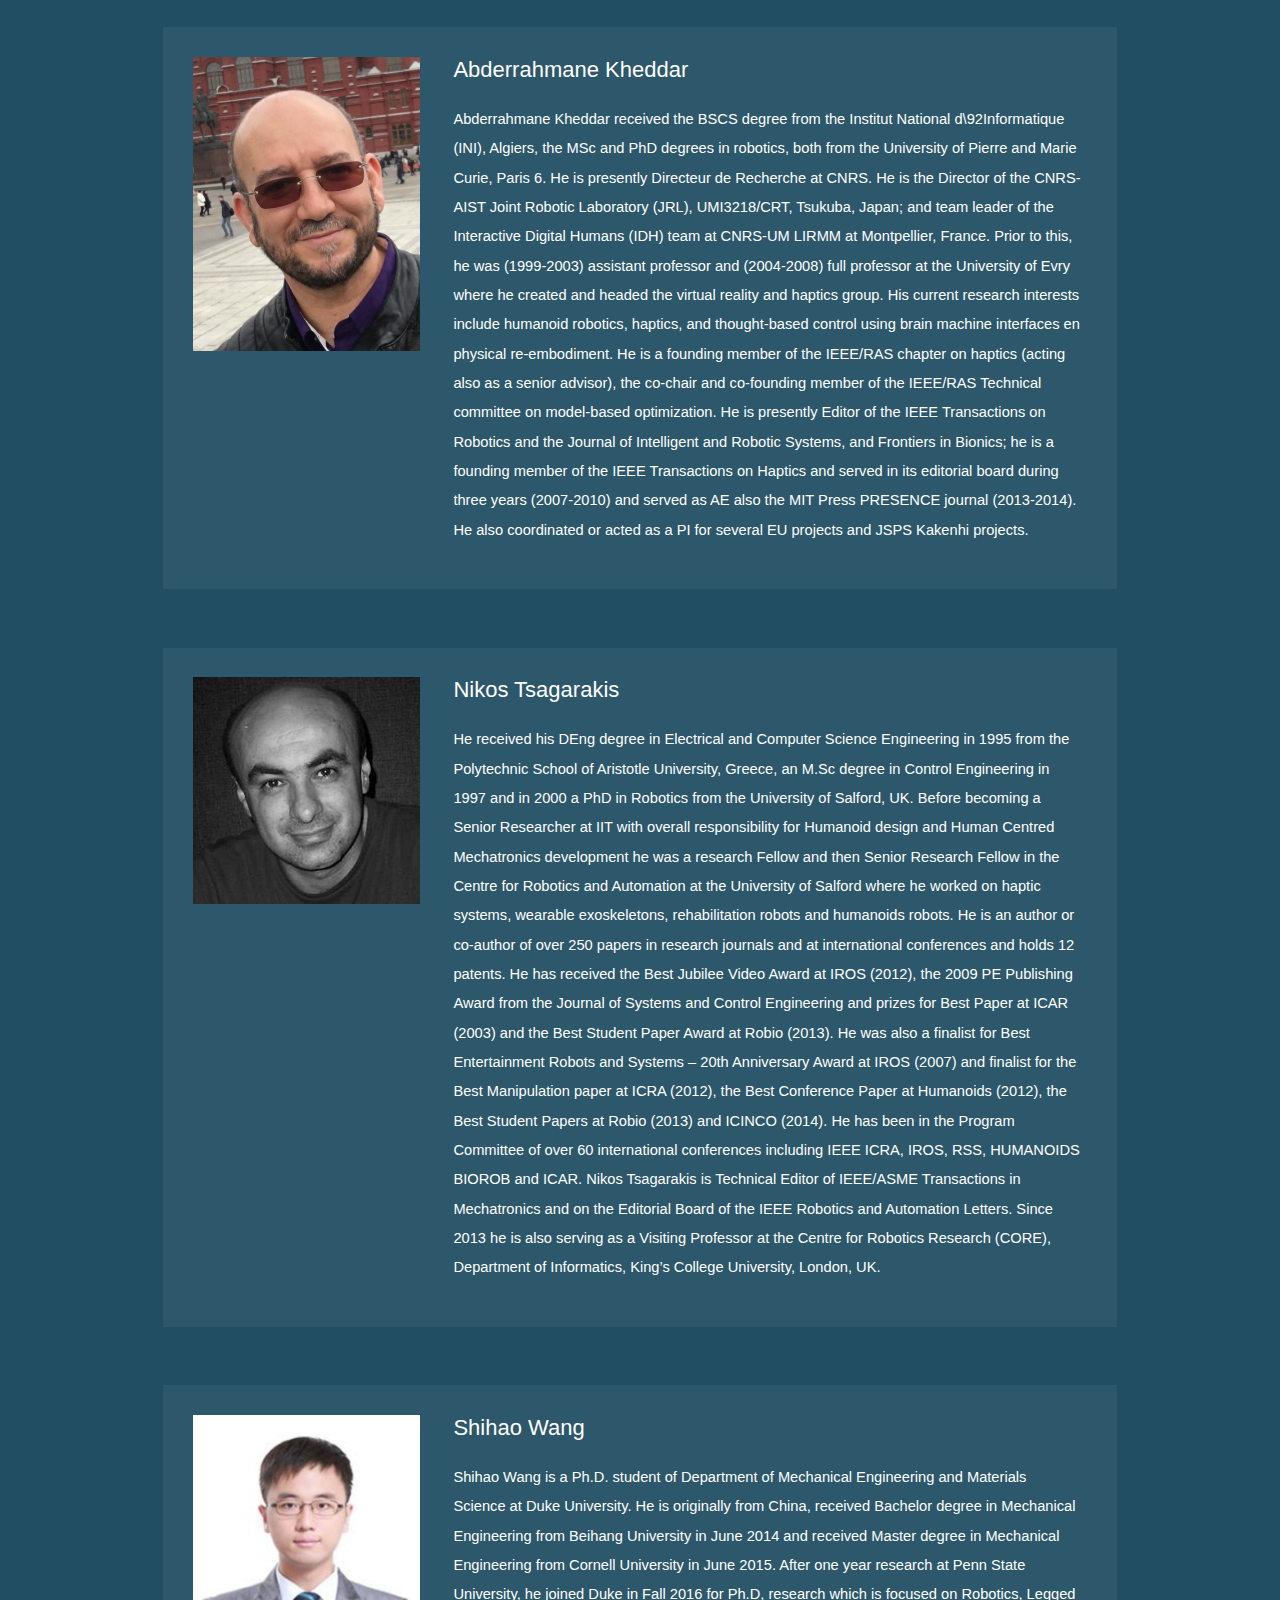
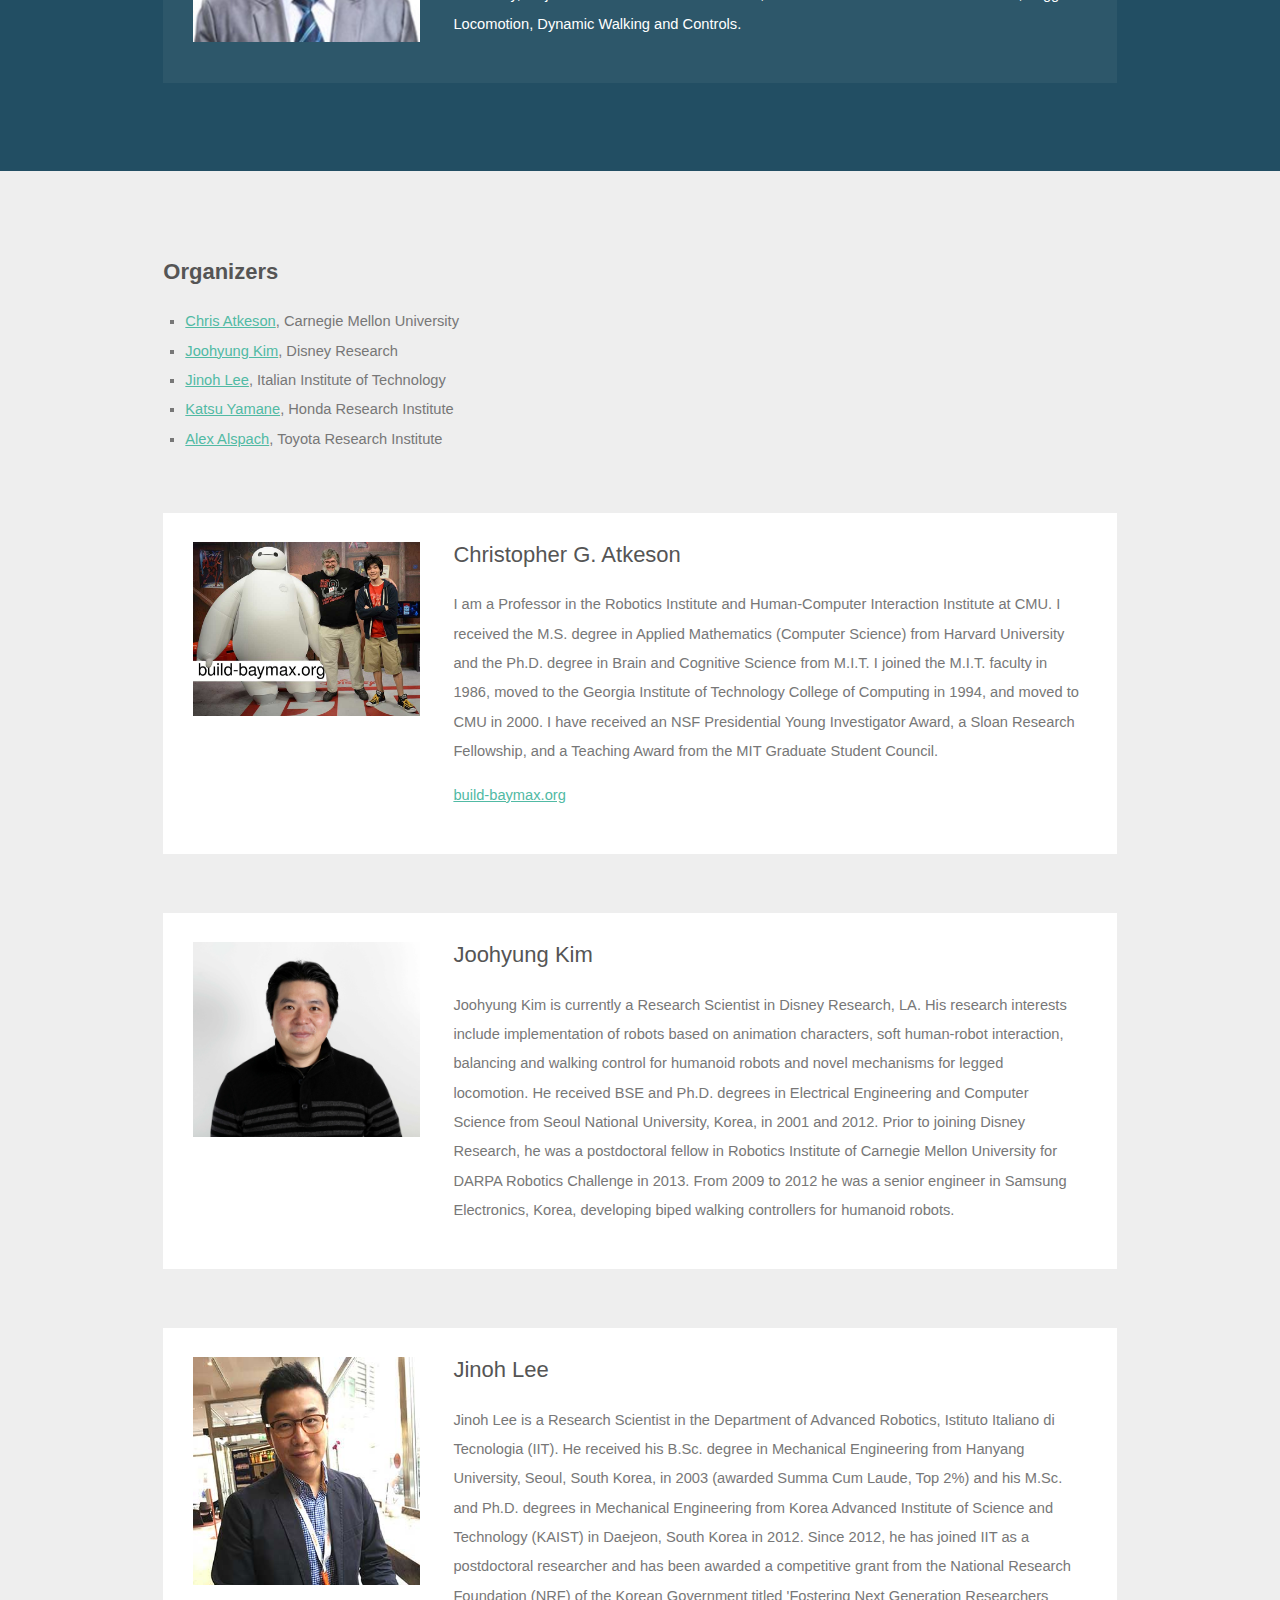
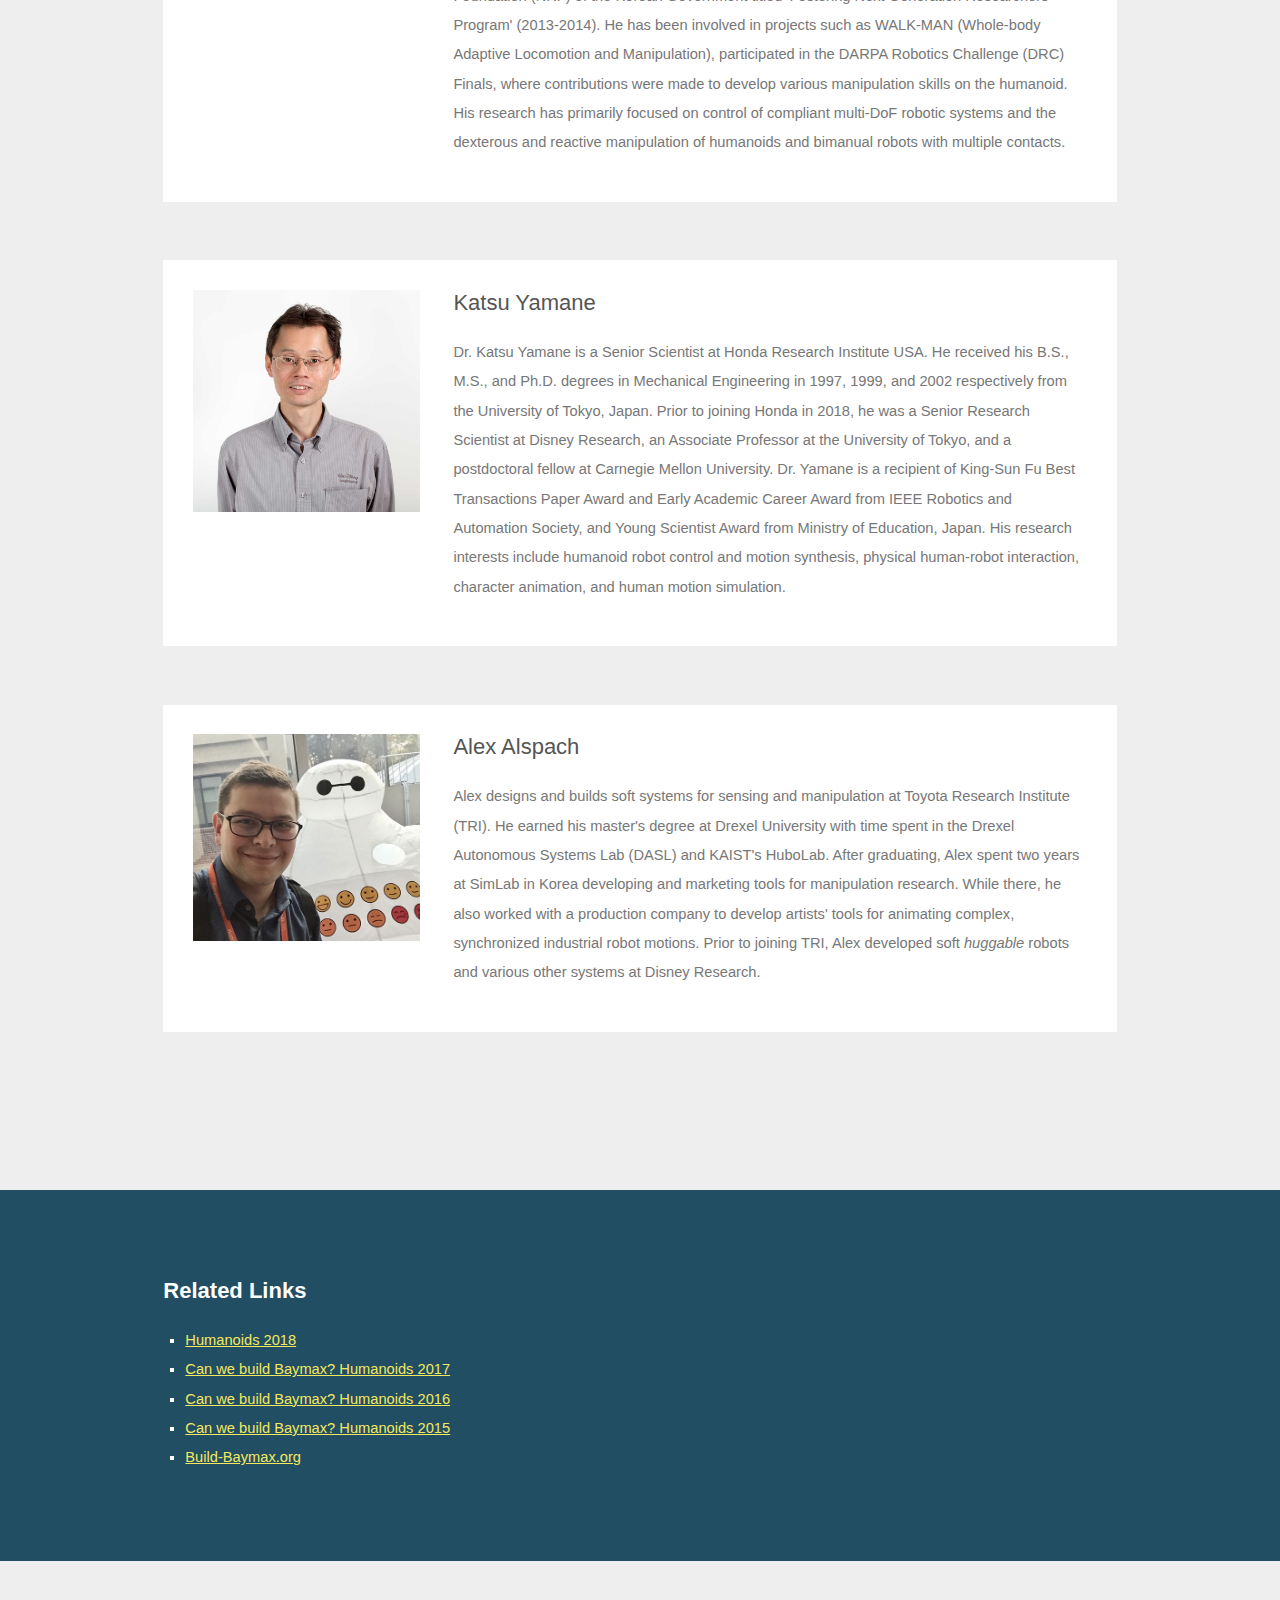
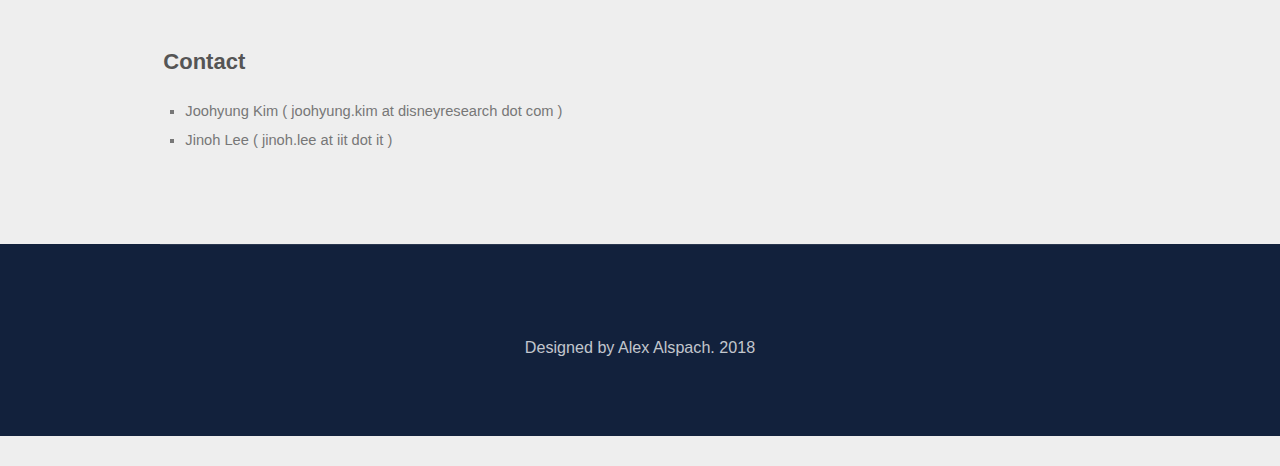
==== commit 29fd66da: "capitalization" ====
--- a/humanoids2018/index.html
+++ b/humanoids2018/index.html
@@ -23,7 +23,7 @@
 
 
 
-		<title>Can we Build Baymax? Humanoids 2018</title>
+		<title>Can we build Baymax? Humanoids 2018</title>
 		<meta charset="utf-8" />
 		<meta name="viewport" content="width=device-width, initial-scale=1" />
 		<!--[if lte IE 8]><script src="assets/js/ie/html5shiv.js"></script><![endif]-->
@@ -37,7 +37,7 @@
 		<!-- for facebook -->
 		<meta property="og:url"                content="http://www.cs.cmu.edu/~cga/humanoids18workshop/" />
 		<meta property="og:type"               content="article" />
-		<meta property="og:title"              content="Can we Build Baymax? Humanoids 2018" />
+		<meta property="og:title"              content="Can we build Baymax? Humanoids 2018" />
 		<meta property="og:description"        content="We are excited to announce that the full-day workshop 'Can We Build Baymax? Part 4. Fail-Safe HW & SW and Learning in Humanoid Robots' will be held on November 6, 2018 at IEEE-RAS International Conference on Humanoid Robots (Humanoids 2018) in Beijing, China. We invite you to contribute and to participate in this workshop."/>
 		<meta property="og:image"              content="images/facebook/banner.jpg" />
 
@@ -77,7 +77,7 @@
 			<section id="banner">
 				<!--<i class="icon fa-diamond"></i>-->
 				<div id="WSTitle">
-					<div class="bighero-font">Can We Build</div>
+					<div class="bighero-font">Can we build</div>
 					<div class="bighero-font">Baymax?</div>
 				</div>
 				<p><strong>Part 4: Fail-Safe HW & SW<br>and Learning in Humanoid Robots</strong></p>						
@@ -110,7 +110,7 @@
 			<div class="inner">
 				<h2><strong>Objectives</strong></h2>
 				<!--<h2><strong>Call For Contributions</strong></h2>-->
-				<p>We are excited to announce the 4th workshop titled <strong>Can we build Baymax?</strong> will be held on November 6, 2016 at the IEEE-RAS International Conference on Humanoid Robots <a target="_blank" href="http://humanoids2018.csp.escience.cn/">(Humanoids 2018)</a> in Beijing, China. This workshop has taken place every year since the first in 2015. Baymax is a humanoid character in the Disney feature animation Big Hero 6. It is a healthcare robot with an inflatable body, capable of walking, bumping into surrounding objects, learning motions and physically interacting with people. However, in the real world it is not easy to build such a robot. In the previous workshops, we have discussed topics on mechanisms and structure, sensors, protection, control, and fabrication regarding such special soft robots. As a continuation of this discussion, this workshop will bring together researchers focusing on practical technologies to realize fail-safe systems and tackle challenges in learning for humanoid robots like Baymax. </p>
+				<p>We are excited to announce the 4th workshop titled <i>Can we build Baymax?</i> will be held on November 6, 2016 at the IEEE-RAS International Conference on Humanoid Robots <a target="_blank" href="http://humanoids2018.csp.escience.cn/">(Humanoids 2018)</a> in Beijing, China. This workshop has taken place every year since the first in 2015. Baymax is a humanoid character in the Disney feature animation Big Hero 6. It is a healthcare robot with an inflatable body, capable of walking, bumping into surrounding objects, learning motions and physically interacting with people. However, in the real world it is not easy to build such a robot. In the previous workshops, we have discussed topics on mechanisms and structure, sensors, protection, control, and fabrication regarding such special soft robots. As a continuation of this discussion, this workshop will bring together researchers focusing on practical technologies to realize fail-safe systems and tackle challenges in learning for humanoid robots like Baymax. </p>
 
 
 				<p>We invite you to contribute and to participate in this workshop.</p>
@@ -786,11 +786,11 @@
 					
 					<li><a target="_blank" href="http://humanoids2018.csp.escience.cn/">Humanoids 2018</a></li>
 
-					<li><a target="_blank" href="http://www.cs.cmu.edu/~cga/humanoids17workshop/">Can we Build Baymax? Humanoids 2017</a></li>
-
-					<li><a target="_blank" href="http://www.cs.cmu.edu/~cga/humanoids16workshop/">Can we Build Baymax? Humanoids 2016</a></li>
-
-					<li><a target="_blank" href="http://www.cs.cmu.edu/~cga/humanoids15workshop/">Can we Build Baymax? Humanoids 2015</a></li>
+					<li><a target="_blank" href="http://www.cs.cmu.edu/~cga/humanoids17workshop/">Can we build Baymax? Humanoids 2017</a></li>
+
+					<li><a target="_blank" href="http://www.cs.cmu.edu/~cga/humanoids16workshop/">Can we build Baymax? Humanoids 2016</a></li>
+
+					<li><a target="_blank" href="http://www.cs.cmu.edu/~cga/humanoids15workshop/">Can we build Baymax? Humanoids 2015</a></li>
 
 					<li><a target="_blank" href="http://www.build-baymax.org">Build-Baymax.org</a></li>
 				</ul>
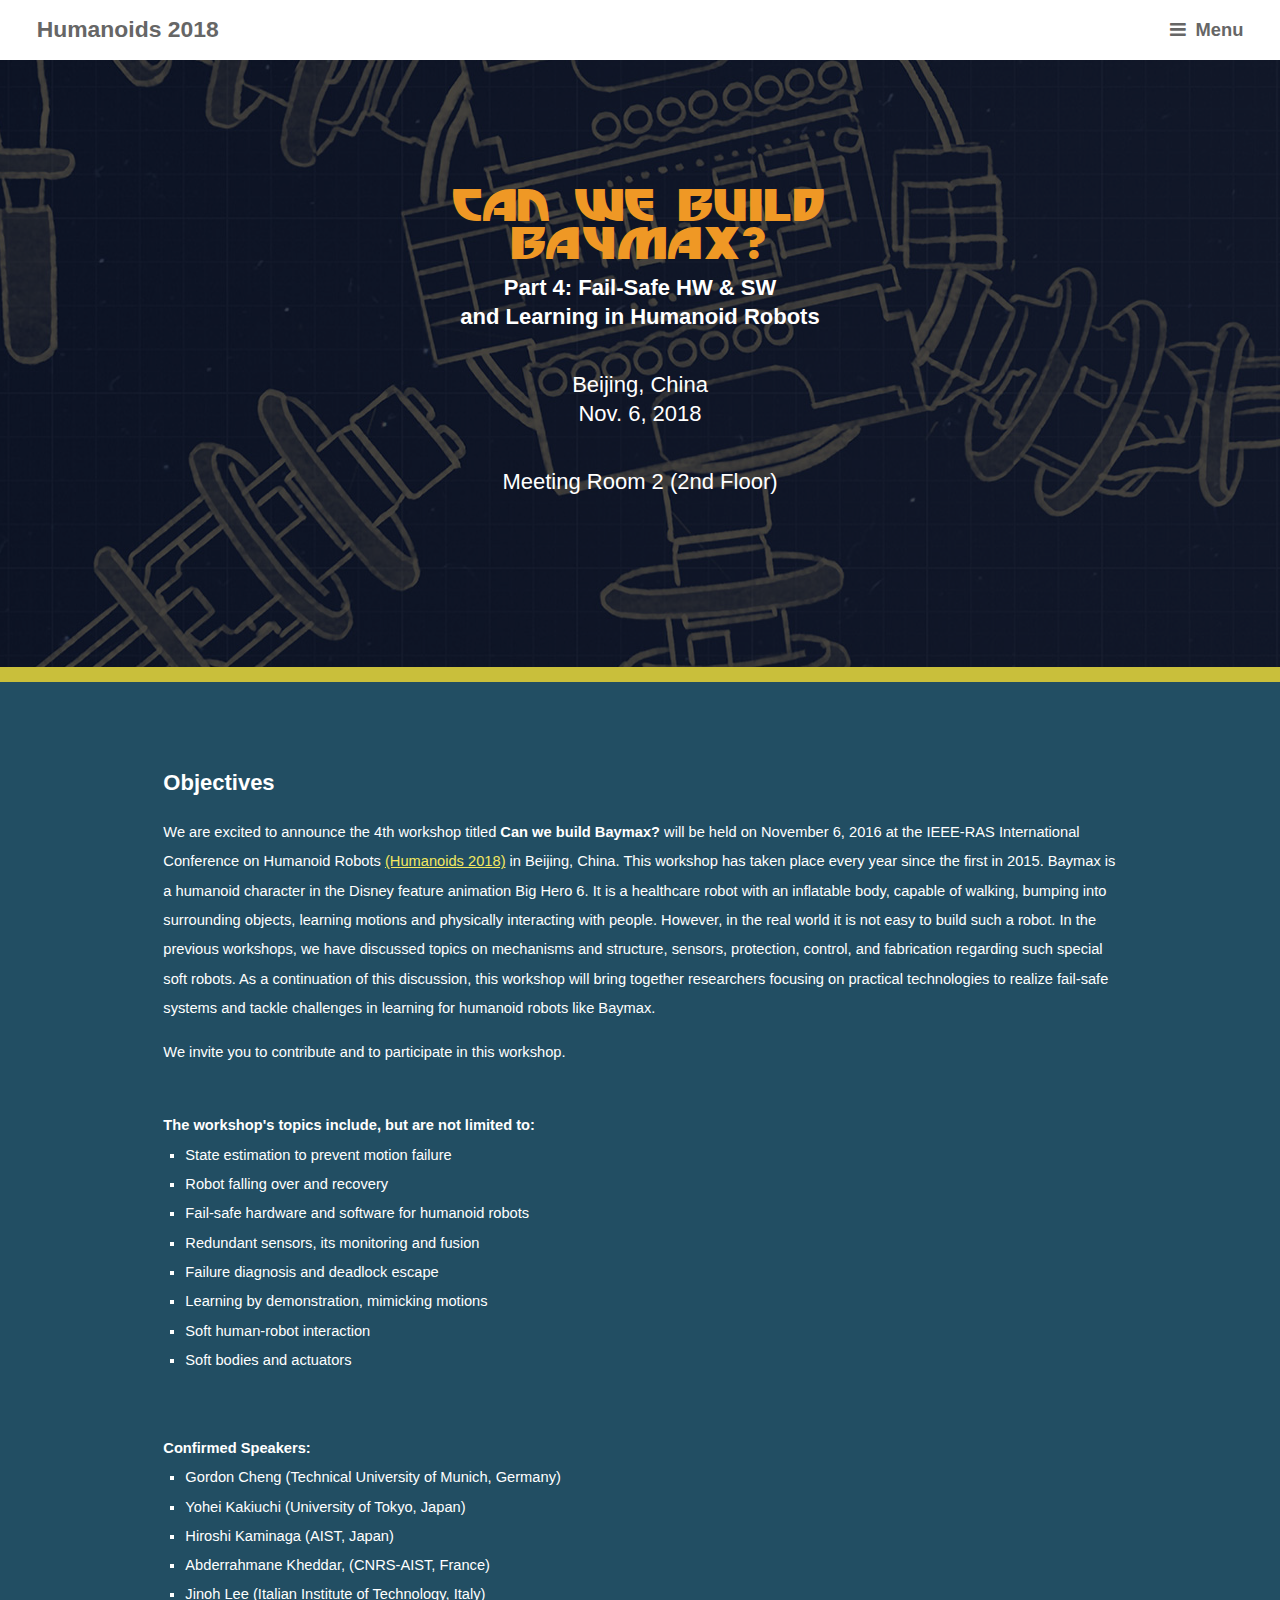
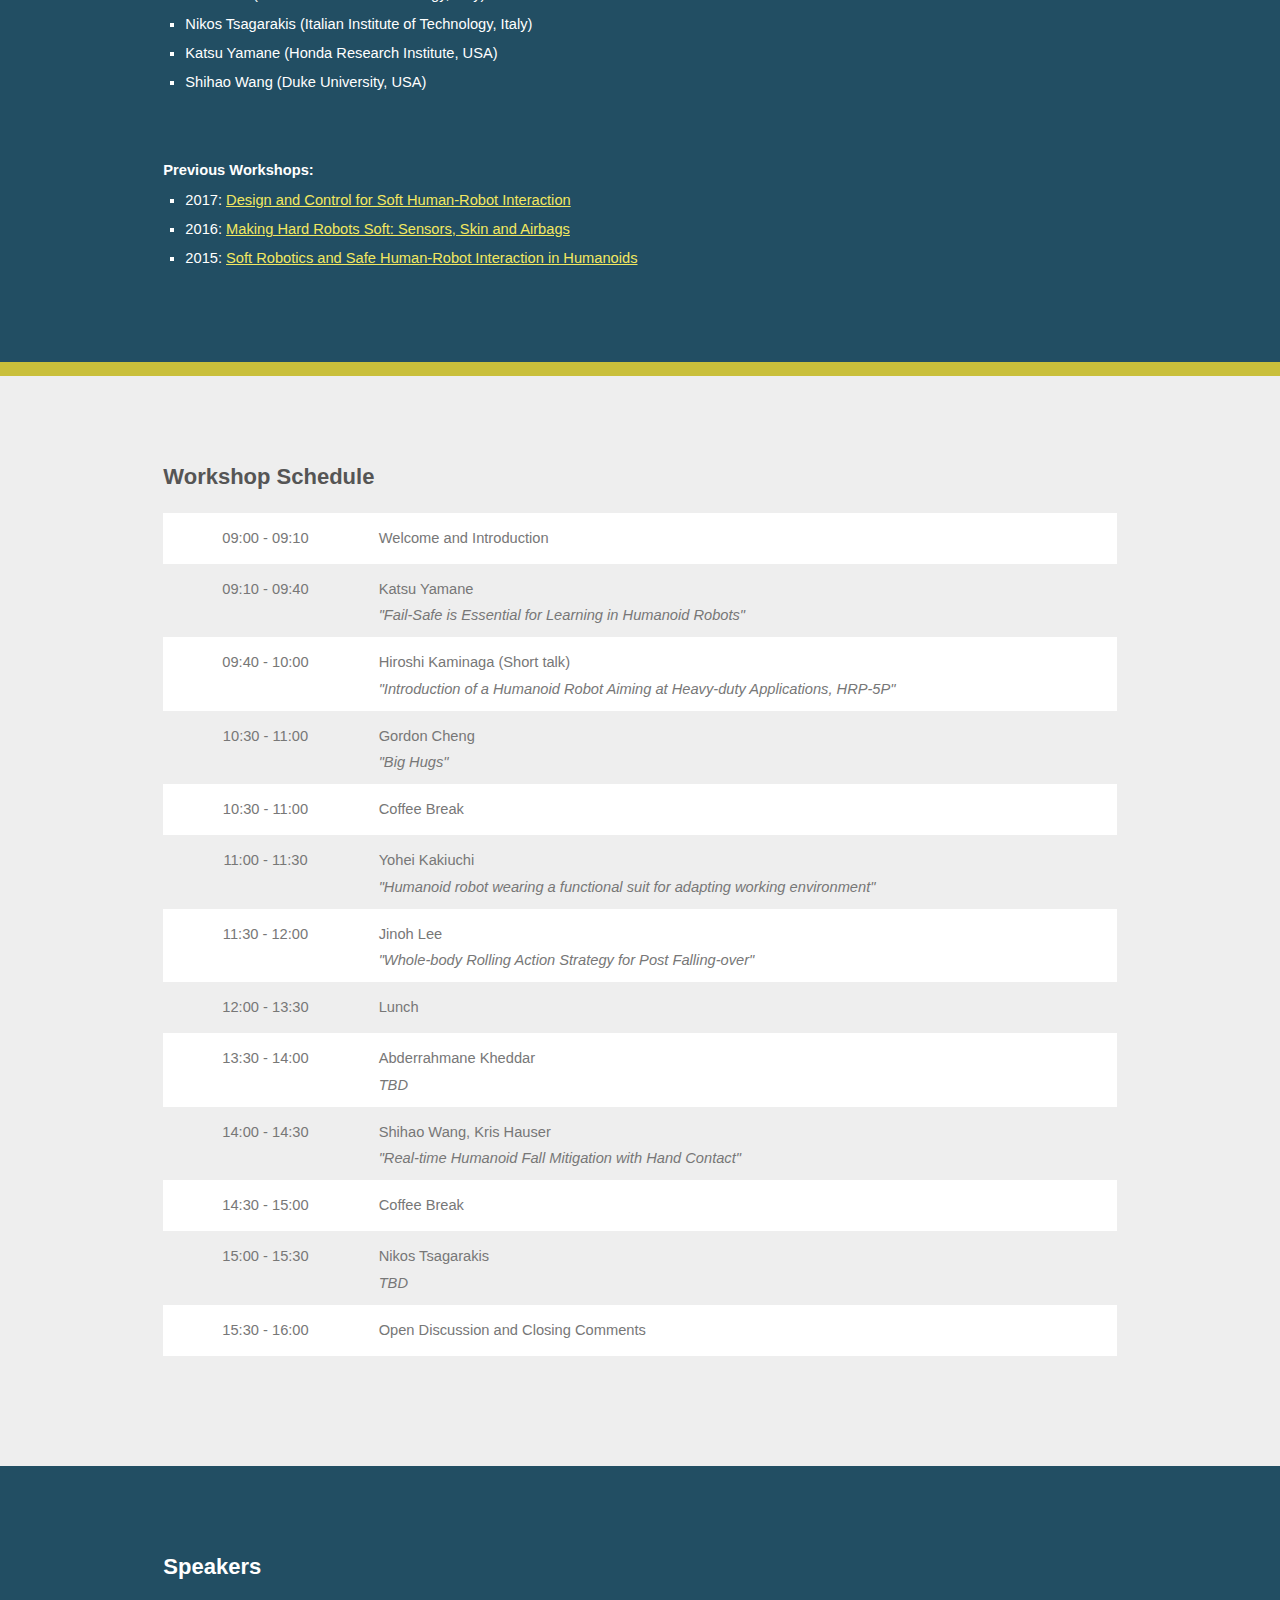
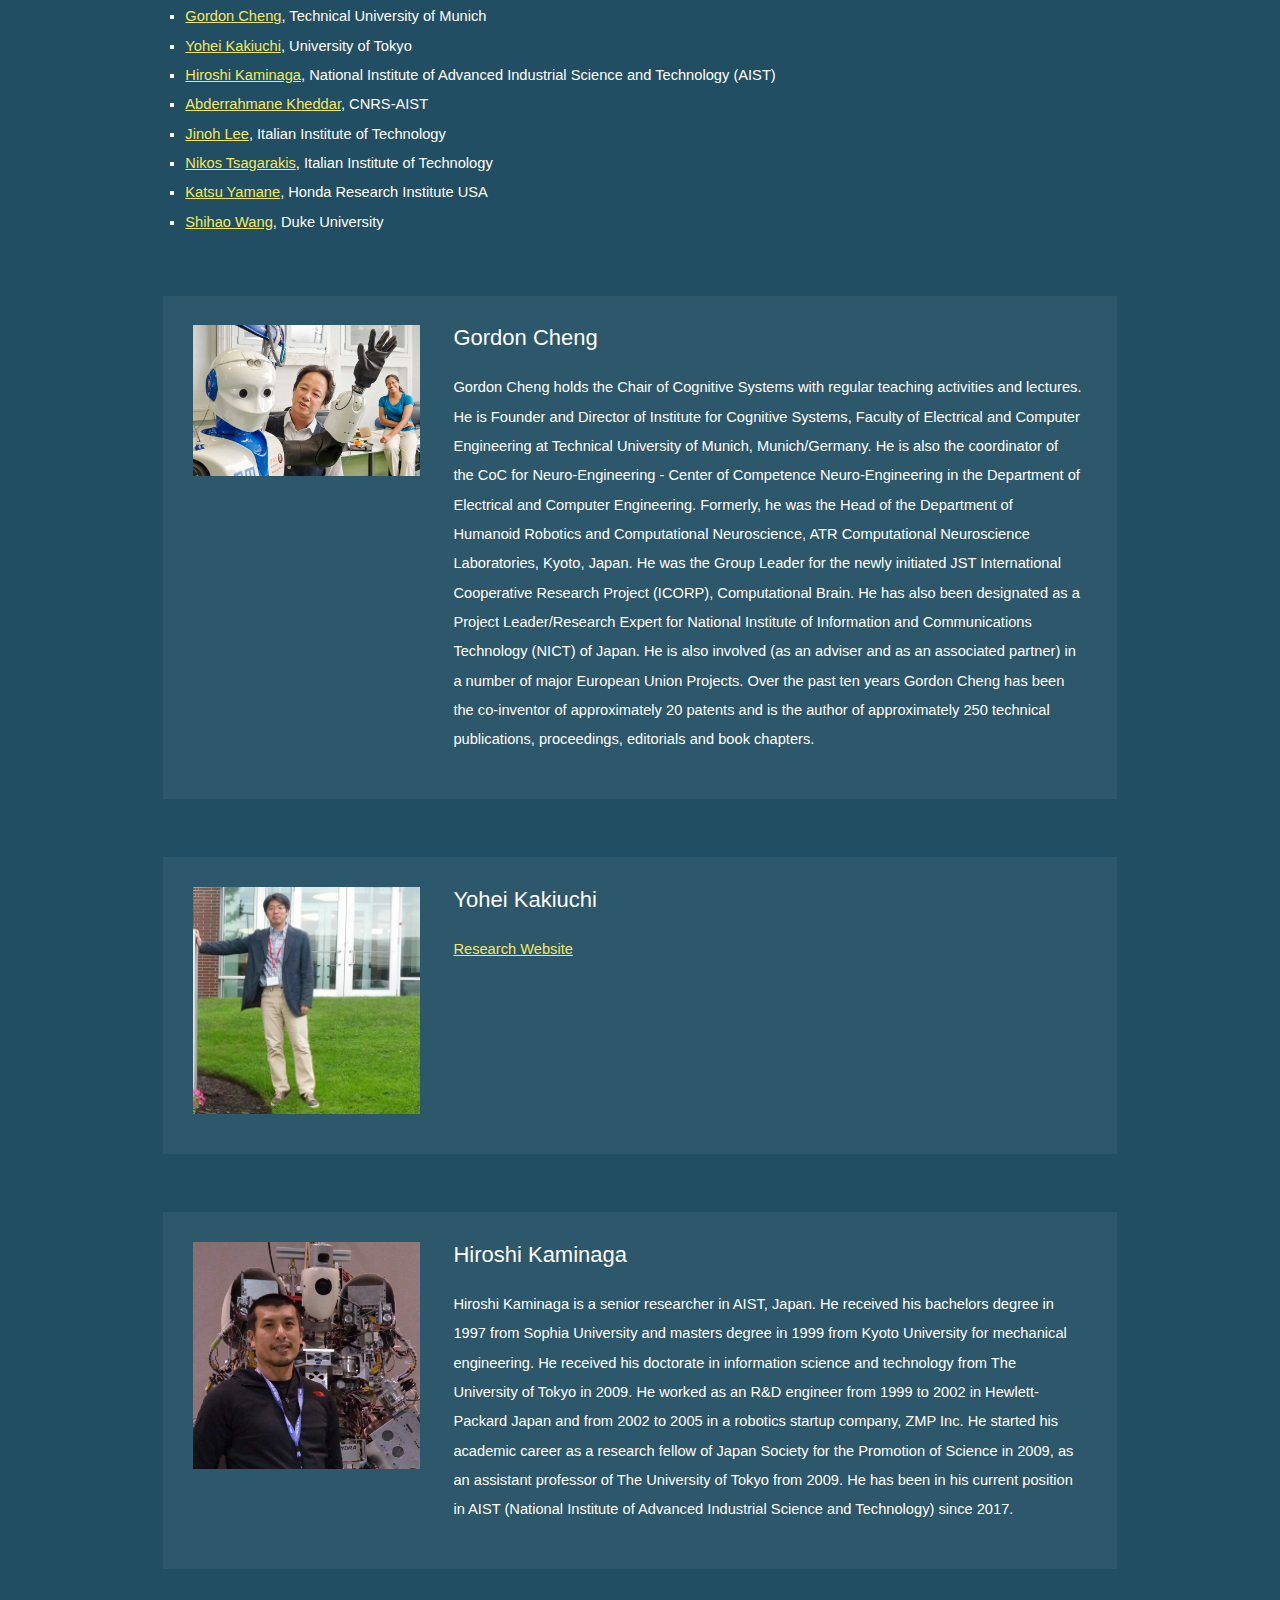
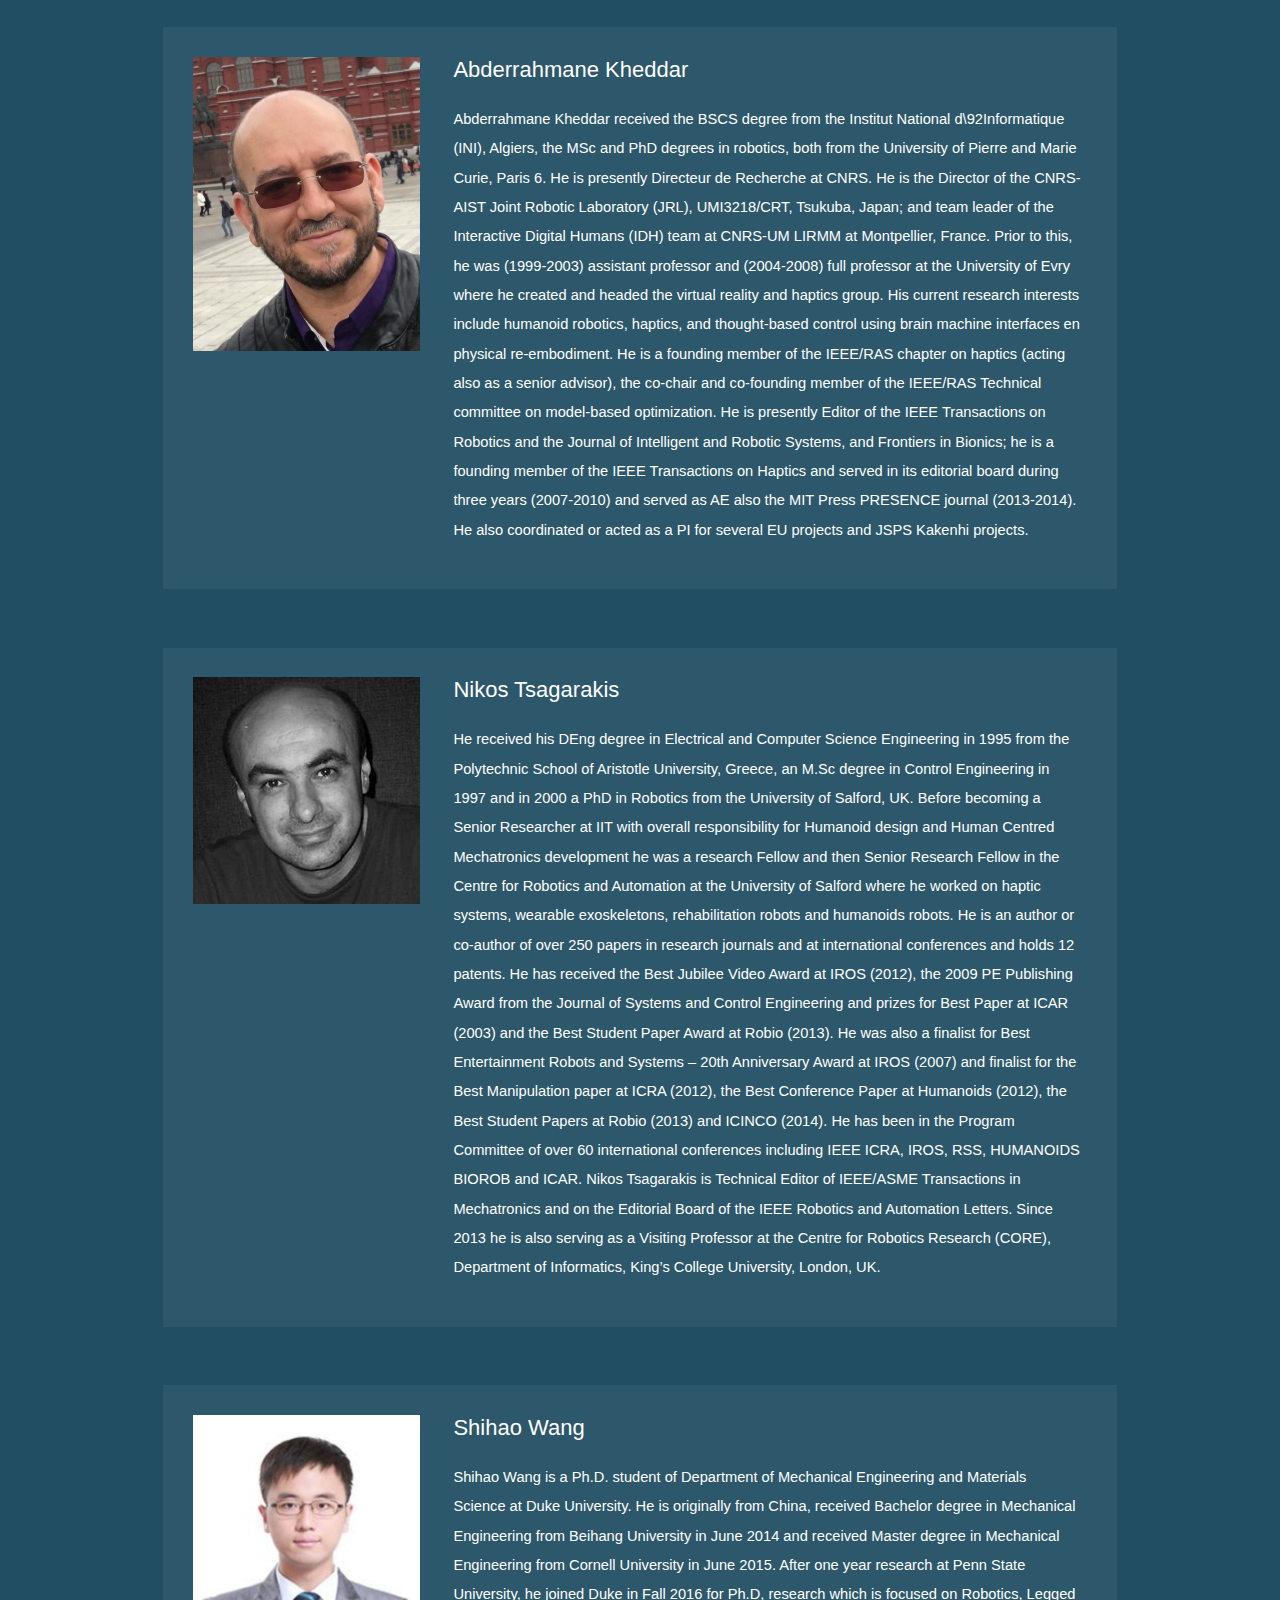
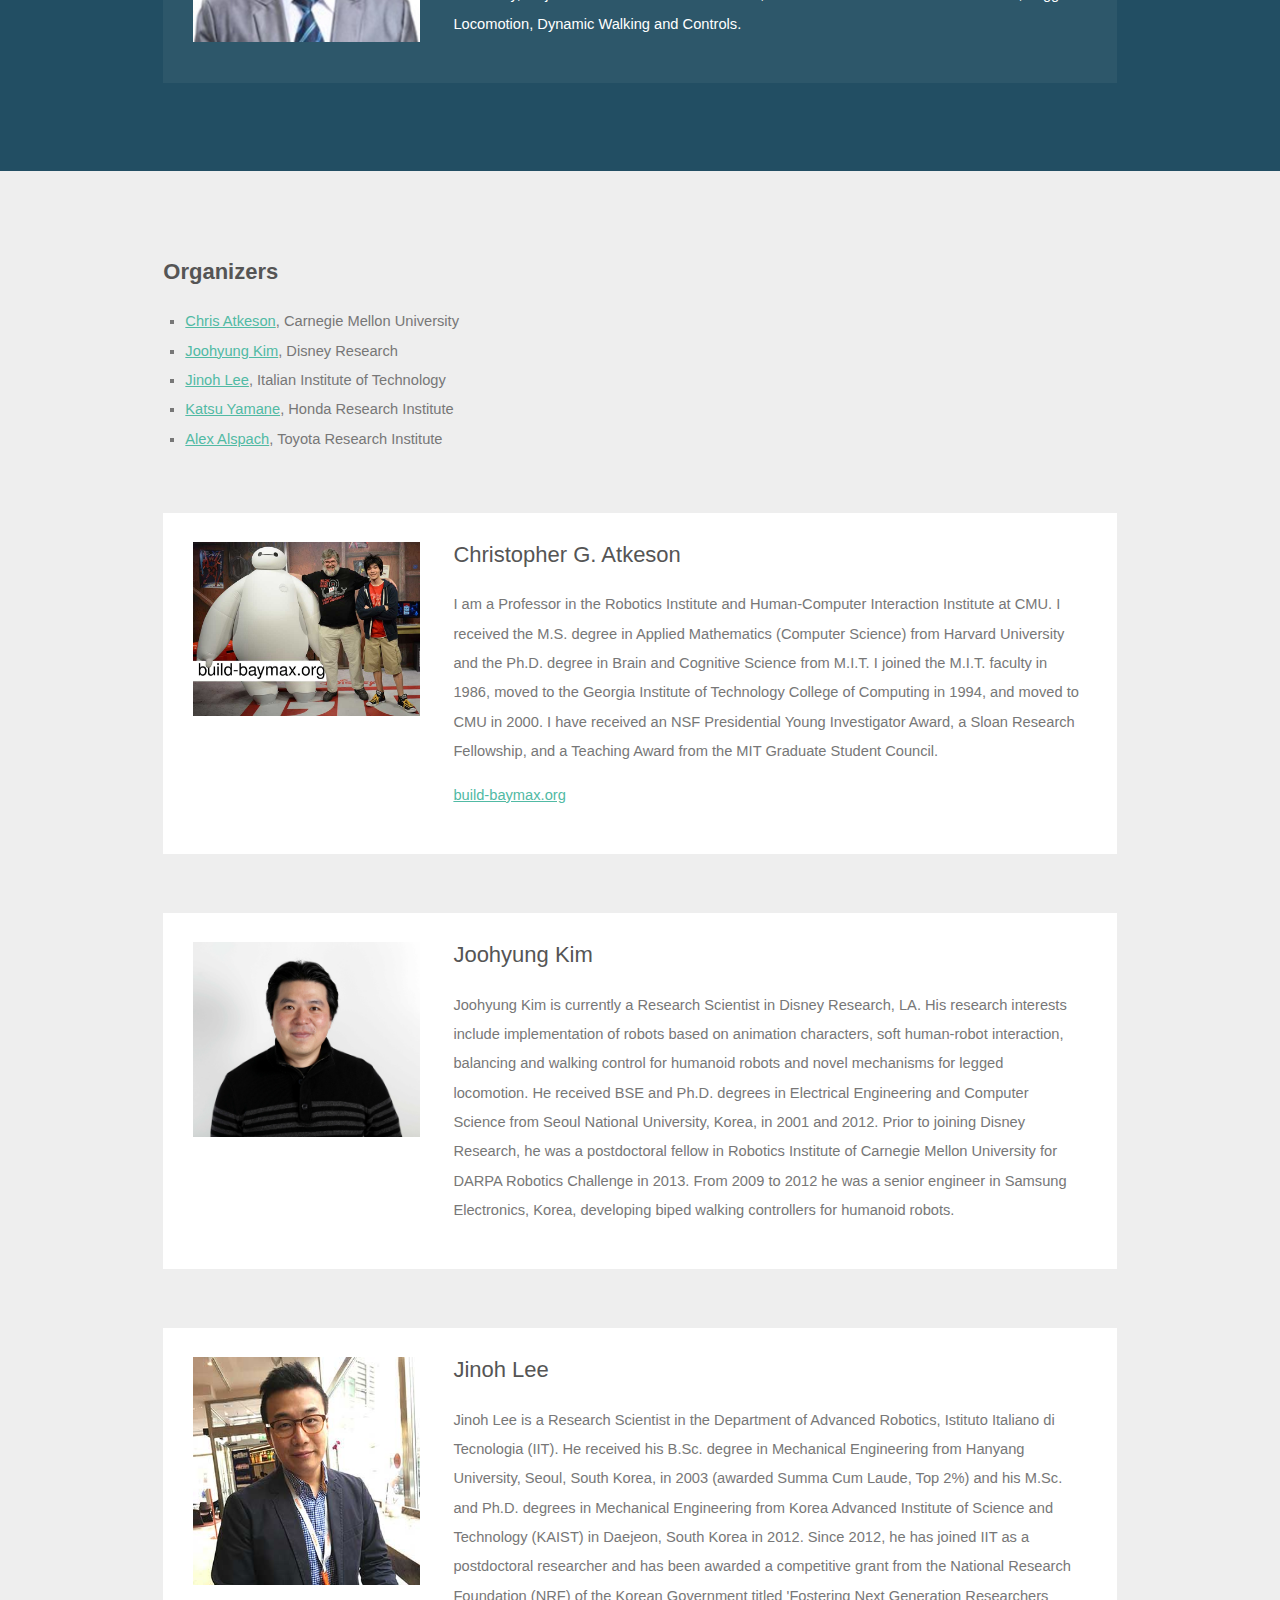
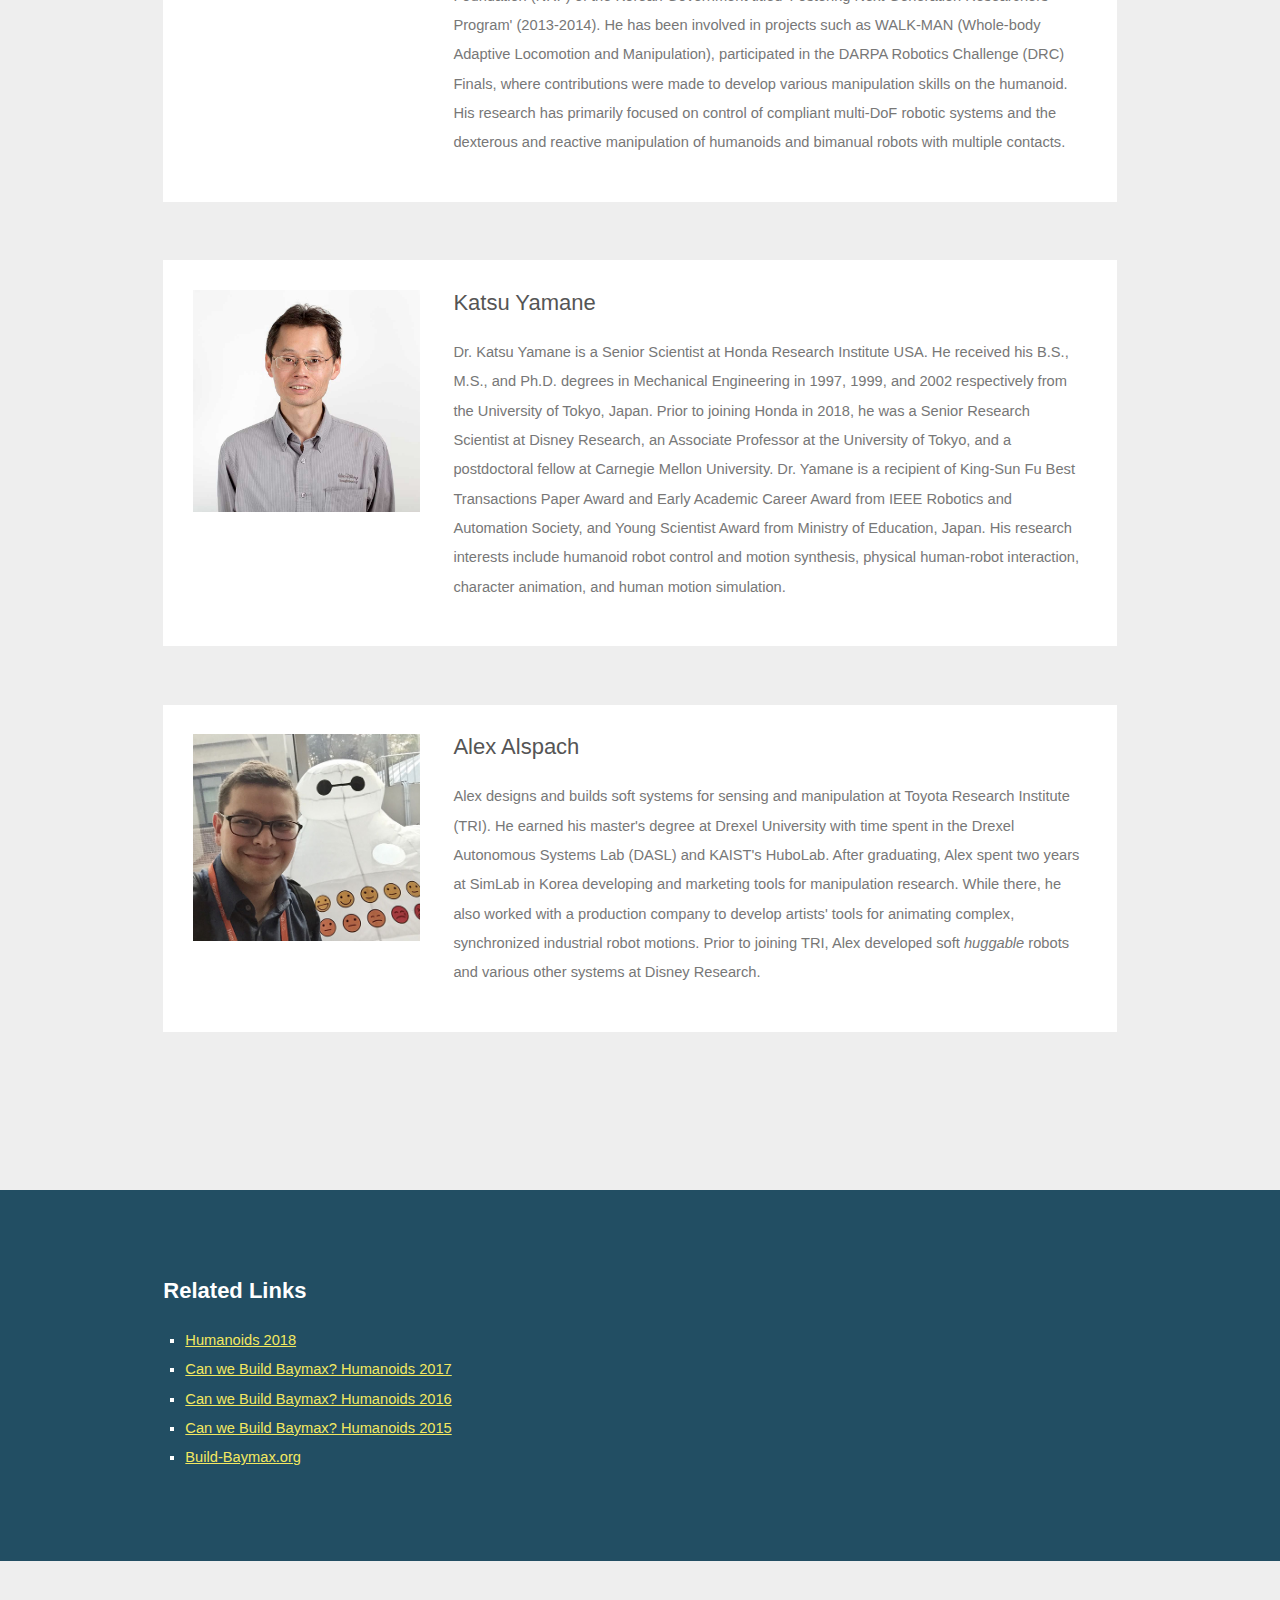
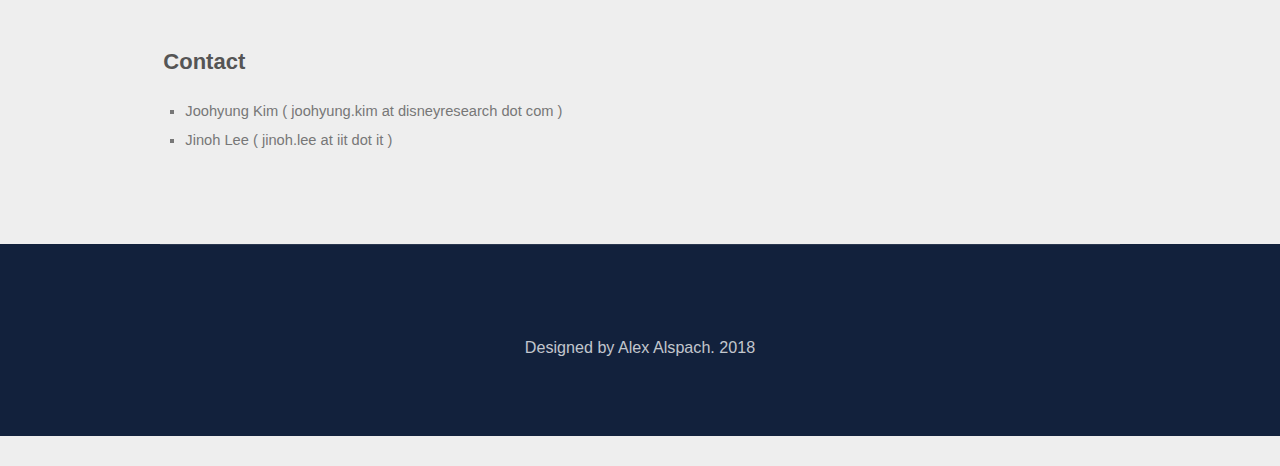
==== commit 4ed147ea: "Typo NAIST corrected as AIST" ====
--- a/humanoids2018/index.html
+++ b/humanoids2018/index.html
@@ -23,7 +23,7 @@
 
 
 
-		<title>Can we build Baymax? Humanoids 2018</title>
+		<title>Can we Build Baymax? Humanoids 2018</title>
 		<meta charset="utf-8" />
 		<meta name="viewport" content="width=device-width, initial-scale=1" />
 		<!--[if lte IE 8]><script src="assets/js/ie/html5shiv.js"></script><![endif]-->
@@ -37,7 +37,7 @@
 		<!-- for facebook -->
 		<meta property="og:url"                content="http://www.cs.cmu.edu/~cga/humanoids18workshop/" />
 		<meta property="og:type"               content="article" />
-		<meta property="og:title"              content="Can we build Baymax? Humanoids 2018" />
+		<meta property="og:title"              content="Can we Build Baymax? Humanoids 2018" />
 		<meta property="og:description"        content="We are excited to announce that the full-day workshop 'Can We Build Baymax? Part 4. Fail-Safe HW & SW and Learning in Humanoid Robots' will be held on November 6, 2018 at IEEE-RAS International Conference on Humanoid Robots (Humanoids 2018) in Beijing, China. We invite you to contribute and to participate in this workshop."/>
 		<meta property="og:image"              content="images/facebook/banner.jpg" />
 
@@ -77,7 +77,7 @@
 			<section id="banner">
 				<!--<i class="icon fa-diamond"></i>-->
 				<div id="WSTitle">
-					<div class="bighero-font">Can we build</div>
+					<div class="bighero-font">Can We Build</div>
 					<div class="bighero-font">Baymax?</div>
 				</div>
 				<p><strong>Part 4: Fail-Safe HW & SW<br>and Learning in Humanoid Robots</strong></p>						
@@ -110,7 +110,7 @@
 			<div class="inner">
 				<h2><strong>Objectives</strong></h2>
 				<!--<h2><strong>Call For Contributions</strong></h2>-->
-				<p>We are excited to announce the 4th workshop titled <i>Can we build Baymax?</i> will be held on November 6, 2016 at the IEEE-RAS International Conference on Humanoid Robots <a target="_blank" href="http://humanoids2018.csp.escience.cn/">(Humanoids 2018)</a> in Beijing, China. This workshop has taken place every year since the first in 2015. Baymax is a humanoid character in the Disney feature animation Big Hero 6. It is a healthcare robot with an inflatable body, capable of walking, bumping into surrounding objects, learning motions and physically interacting with people. However, in the real world it is not easy to build such a robot. In the previous workshops, we have discussed topics on mechanisms and structure, sensors, protection, control, and fabrication regarding such special soft robots. As a continuation of this discussion, this workshop will bring together researchers focusing on practical technologies to realize fail-safe systems and tackle challenges in learning for humanoid robots like Baymax. </p>
+				<p>We are excited to announce the 4th workshop titled <strong>Can we build Baymax?</strong> will be held on November 6, 2016 at the IEEE-RAS International Conference on Humanoid Robots <a target="_blank" href="http://humanoids2018.csp.escience.cn/">(Humanoids 2018)</a> in Beijing, China. This workshop has taken place every year since the first in 2015. Baymax is a humanoid character in the Disney feature animation Big Hero 6. It is a healthcare robot with an inflatable body, capable of walking, bumping into surrounding objects, learning motions and physically interacting with people. However, in the real world it is not easy to build such a robot. In the previous workshops, we have discussed topics on mechanisms and structure, sensors, protection, control, and fabrication regarding such special soft robots. As a continuation of this discussion, this workshop will bring together researchers focusing on practical technologies to realize fail-safe systems and tackle challenges in learning for humanoid robots like Baymax. </p>
 
 
 				<p>We invite you to contribute and to participate in this workshop.</p>
@@ -135,7 +135,7 @@
 				<ul>
 					<li>Gordon Cheng (Technical University of Munich, Germany)</li> 
 					<li>Yohei Kakiuchi (University of Tokyo, Japan)</li>
-					<li>Hiroshi Kaminaga (NAIST, Japan)</li>
+					<li>Hiroshi Kaminaga (AIST, Japan)</li>
 					<li>Abderrahmane Kheddar, (CNRS-AIST, France)</li>
 					<!--<li>Joohyung Kim (Disney Research Los Angeles, USA)</li> -->
 					<li>Jinoh Lee (Italian Institute of Technology, Italy)</li>
@@ -147,7 +147,7 @@
 				<strong>Tentative Speakers:</strong>
 				<ul>
 					<li>Alex Alspach (Toyota Research Institute, USA)</li>					<li>Christopher Atkeson (Carnegie Melon University, USA)</li>
-					<li>Hiroshi Kaminaga (NAIST, Japan)</li>
+					<li>Hiroshi Kaminaga (AIST, Japan)</li>
 					<li>Abderrahmane Kheddar (CNRS-AIST Joint Robotics Laboratory, France)</li>					
 				</ul>		
 
@@ -786,11 +786,11 @@
 					
 					<li><a target="_blank" href="http://humanoids2018.csp.escience.cn/">Humanoids 2018</a></li>
 
-					<li><a target="_blank" href="http://www.cs.cmu.edu/~cga/humanoids17workshop/">Can we build Baymax? Humanoids 2017</a></li>
-
-					<li><a target="_blank" href="http://www.cs.cmu.edu/~cga/humanoids16workshop/">Can we build Baymax? Humanoids 2016</a></li>
-
-					<li><a target="_blank" href="http://www.cs.cmu.edu/~cga/humanoids15workshop/">Can we build Baymax? Humanoids 2015</a></li>
+					<li><a target="_blank" href="http://www.cs.cmu.edu/~cga/humanoids17workshop/">Can we Build Baymax? Humanoids 2017</a></li>
+
+					<li><a target="_blank" href="http://www.cs.cmu.edu/~cga/humanoids16workshop/">Can we Build Baymax? Humanoids 2016</a></li>
+
+					<li><a target="_blank" href="http://www.cs.cmu.edu/~cga/humanoids15workshop/">Can we Build Baymax? Humanoids 2015</a></li>
 
 					<li><a target="_blank" href="http://www.build-baymax.org">Build-Baymax.org</a></li>
 				</ul>
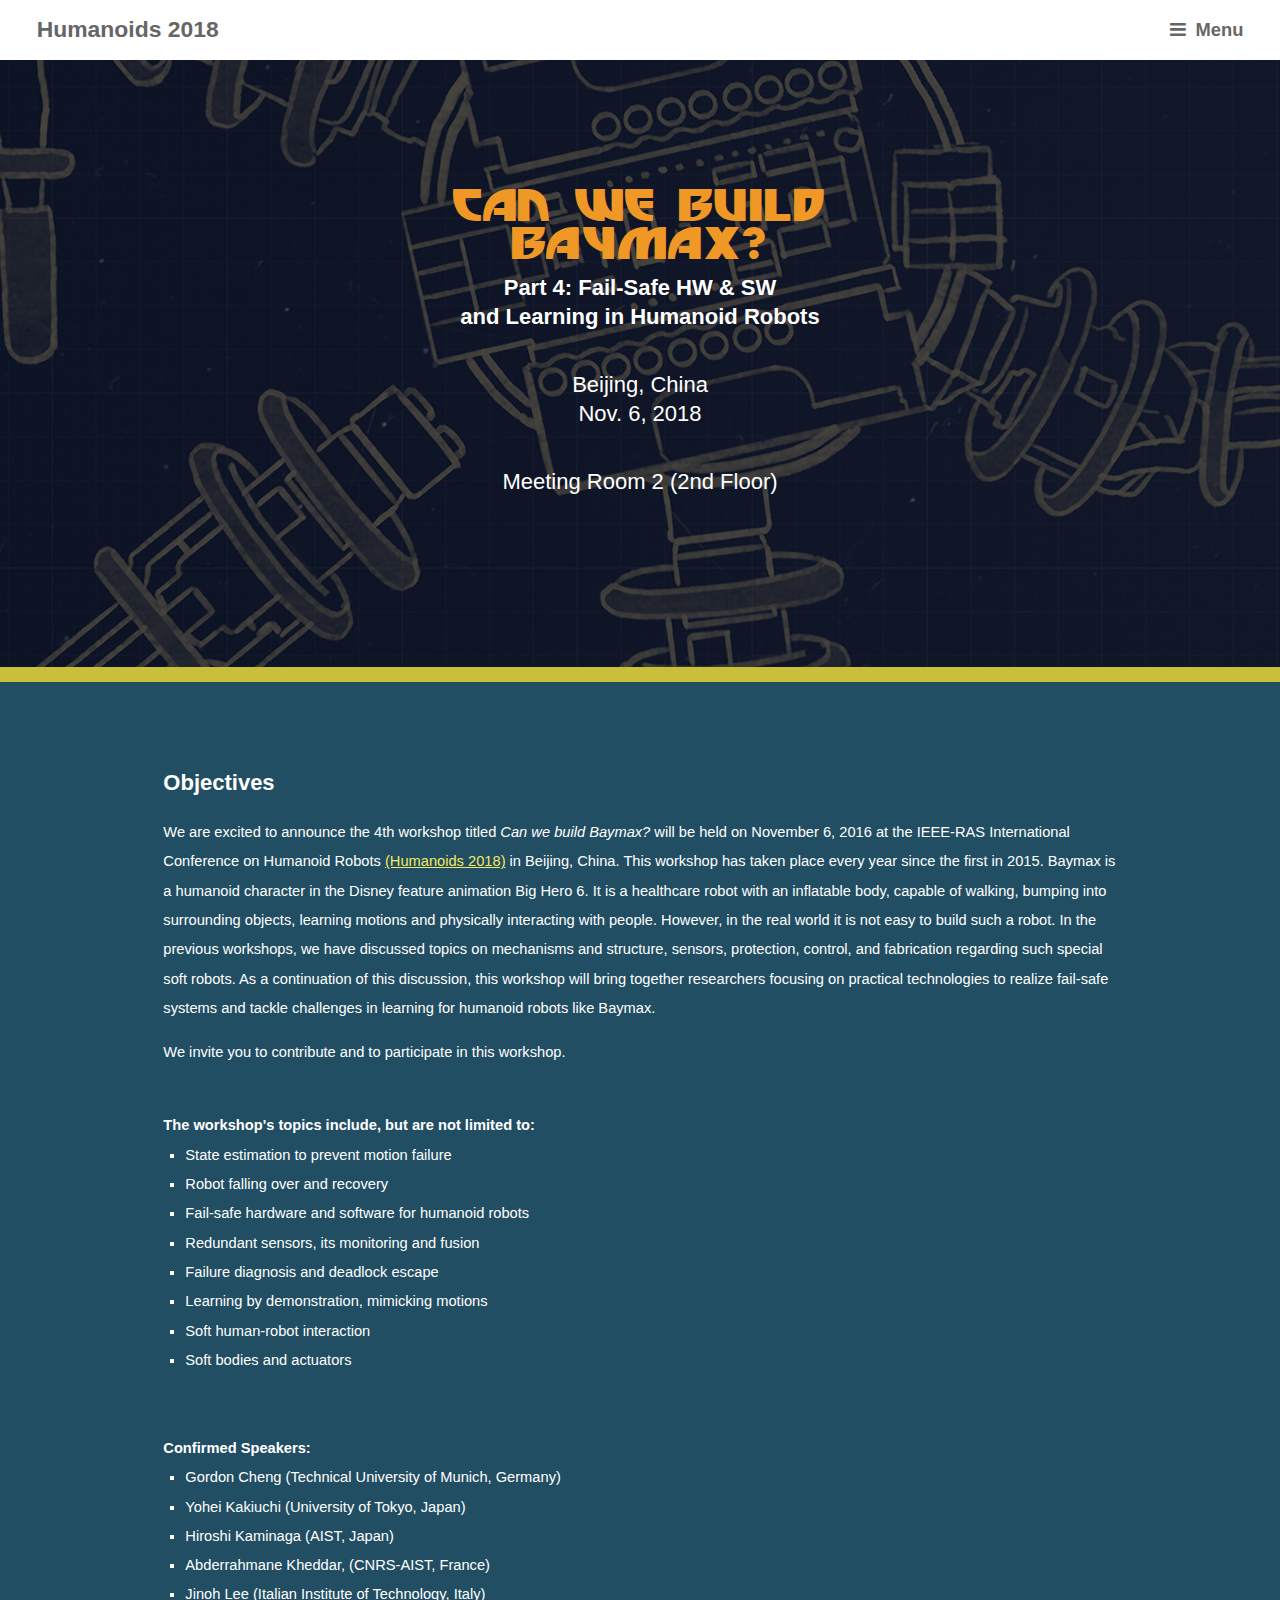
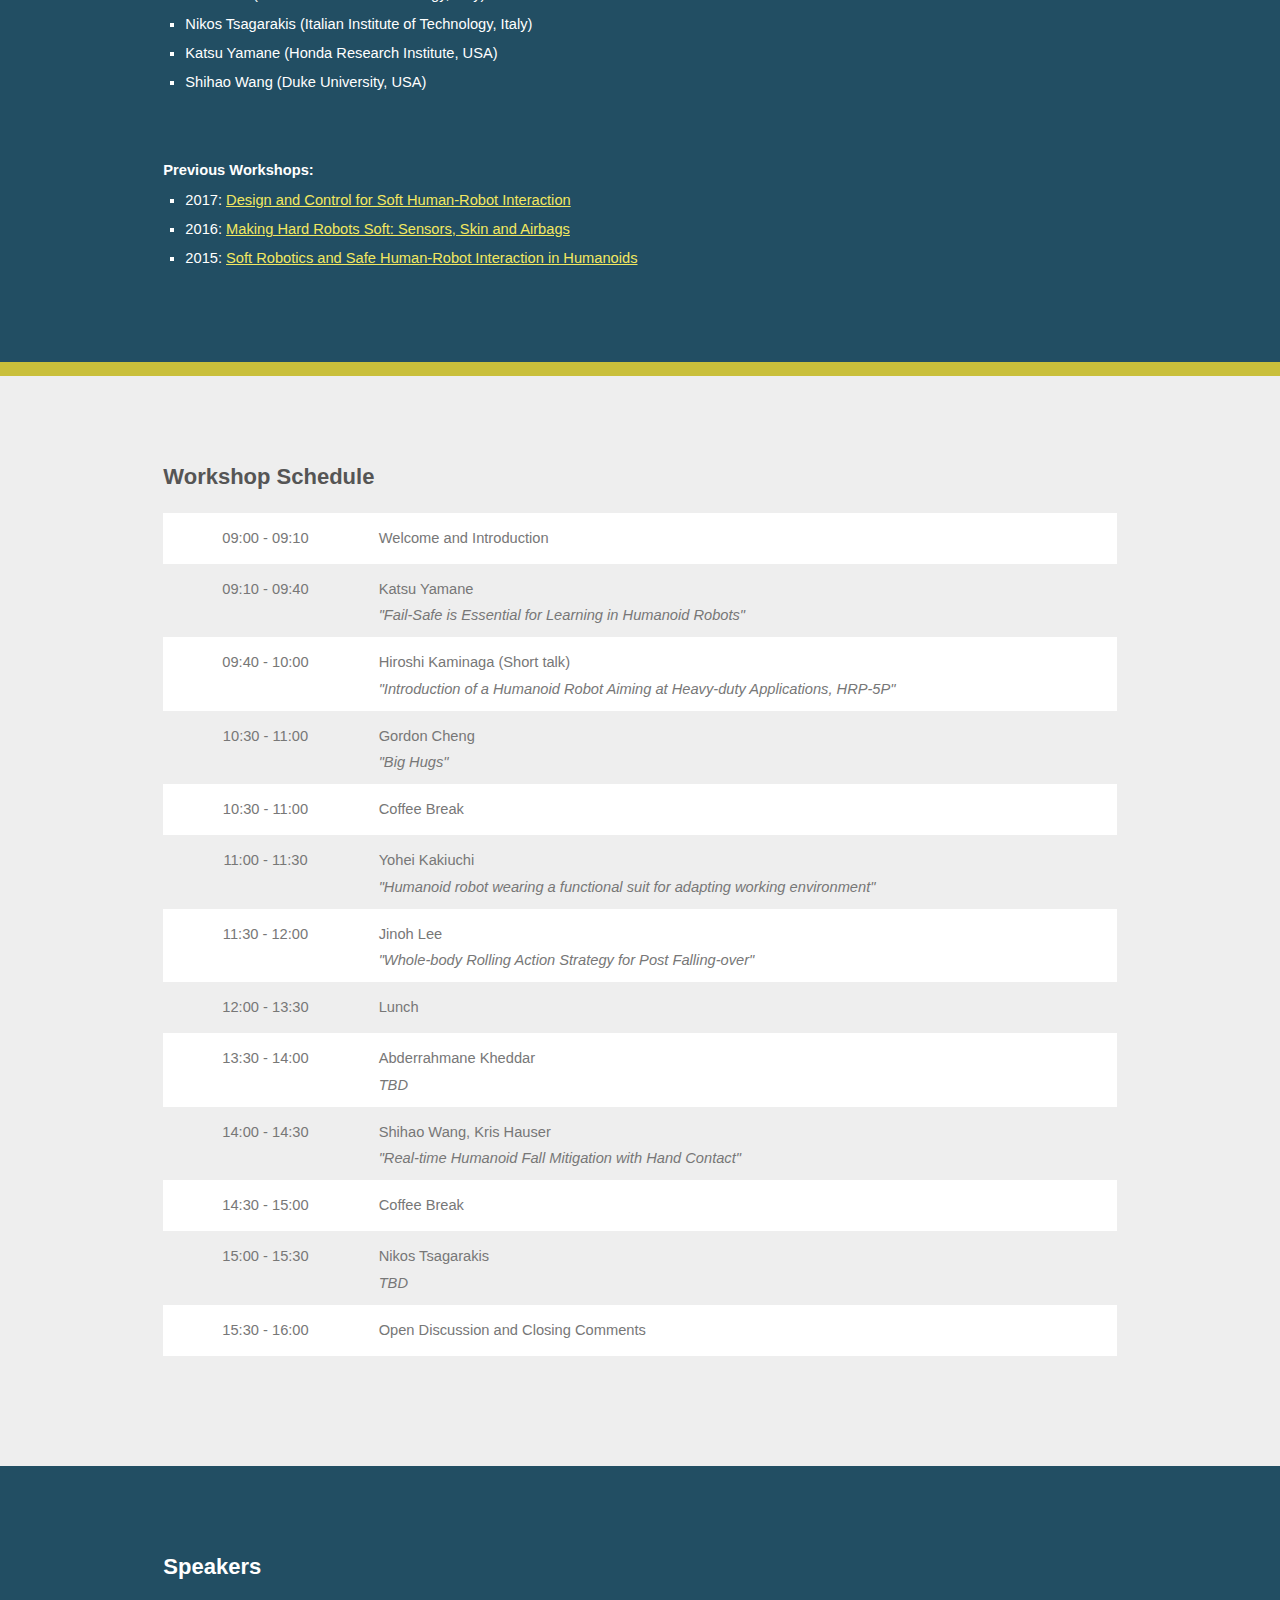
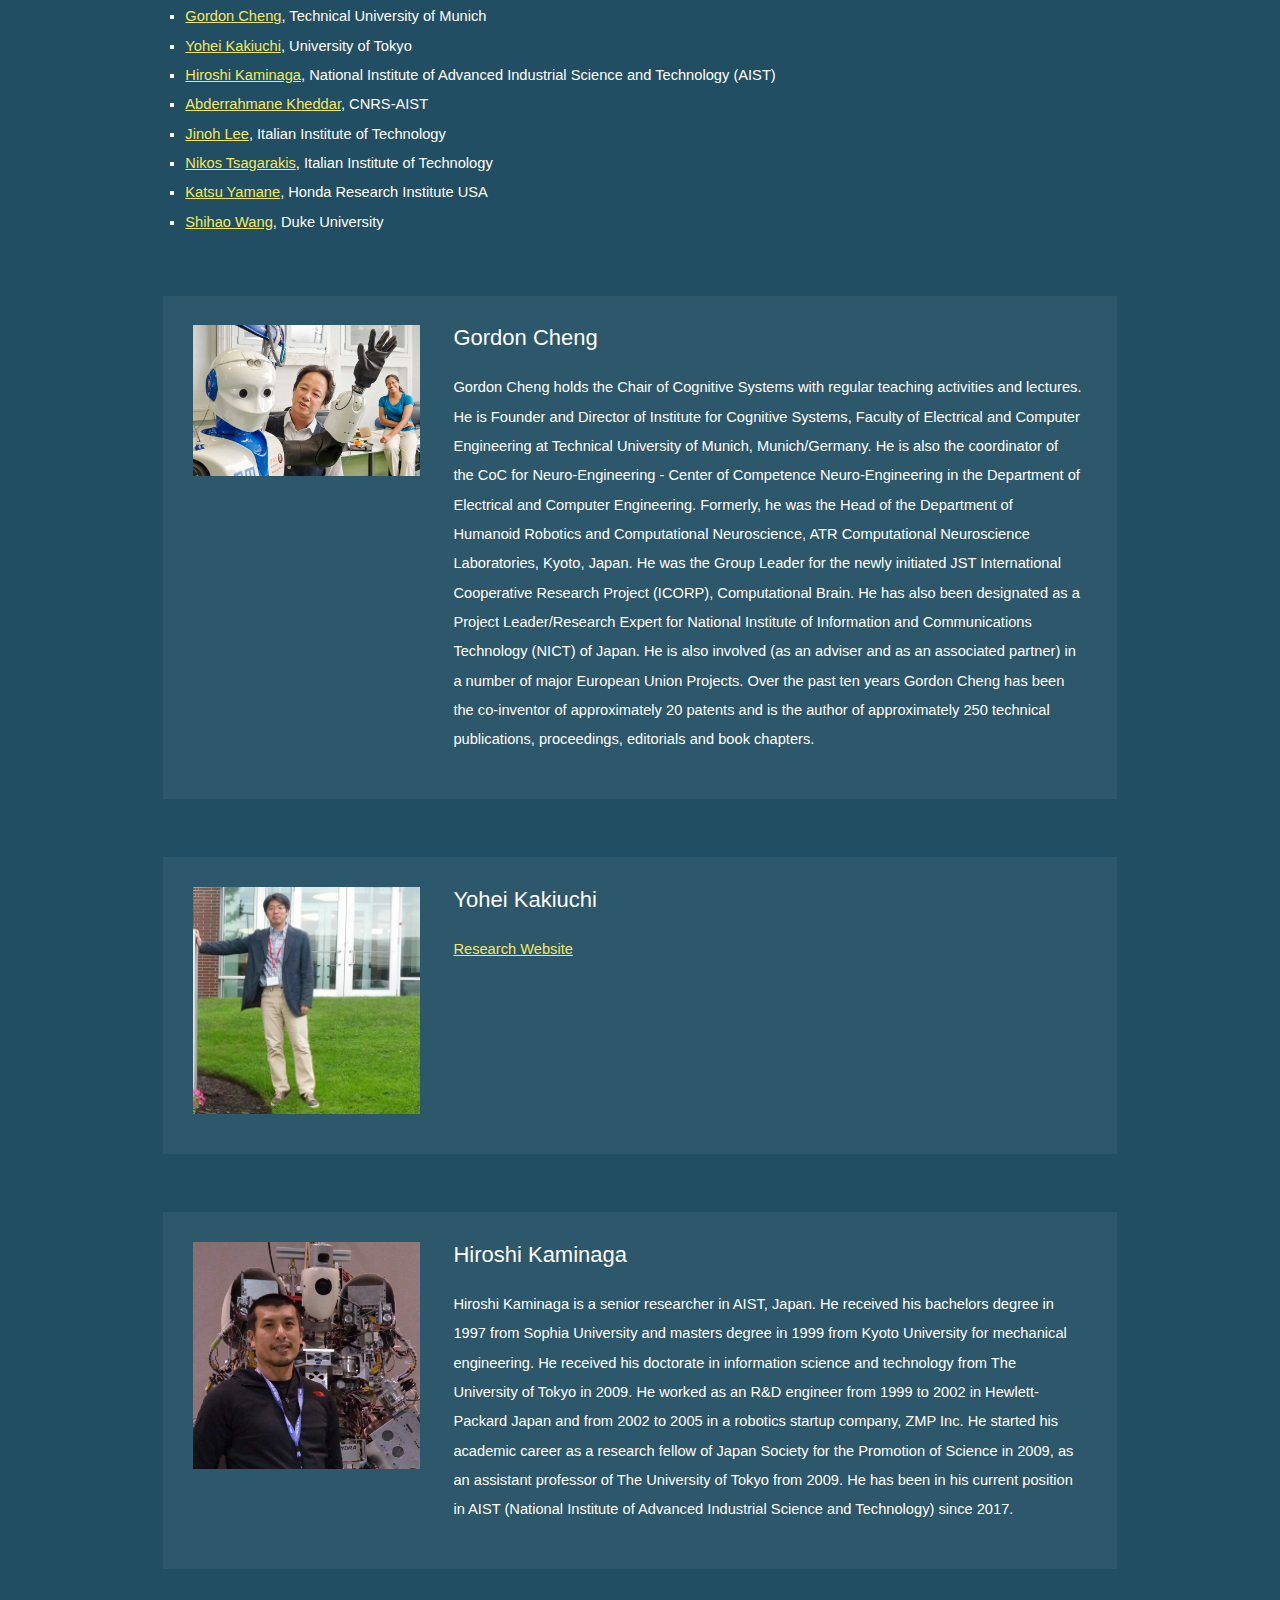
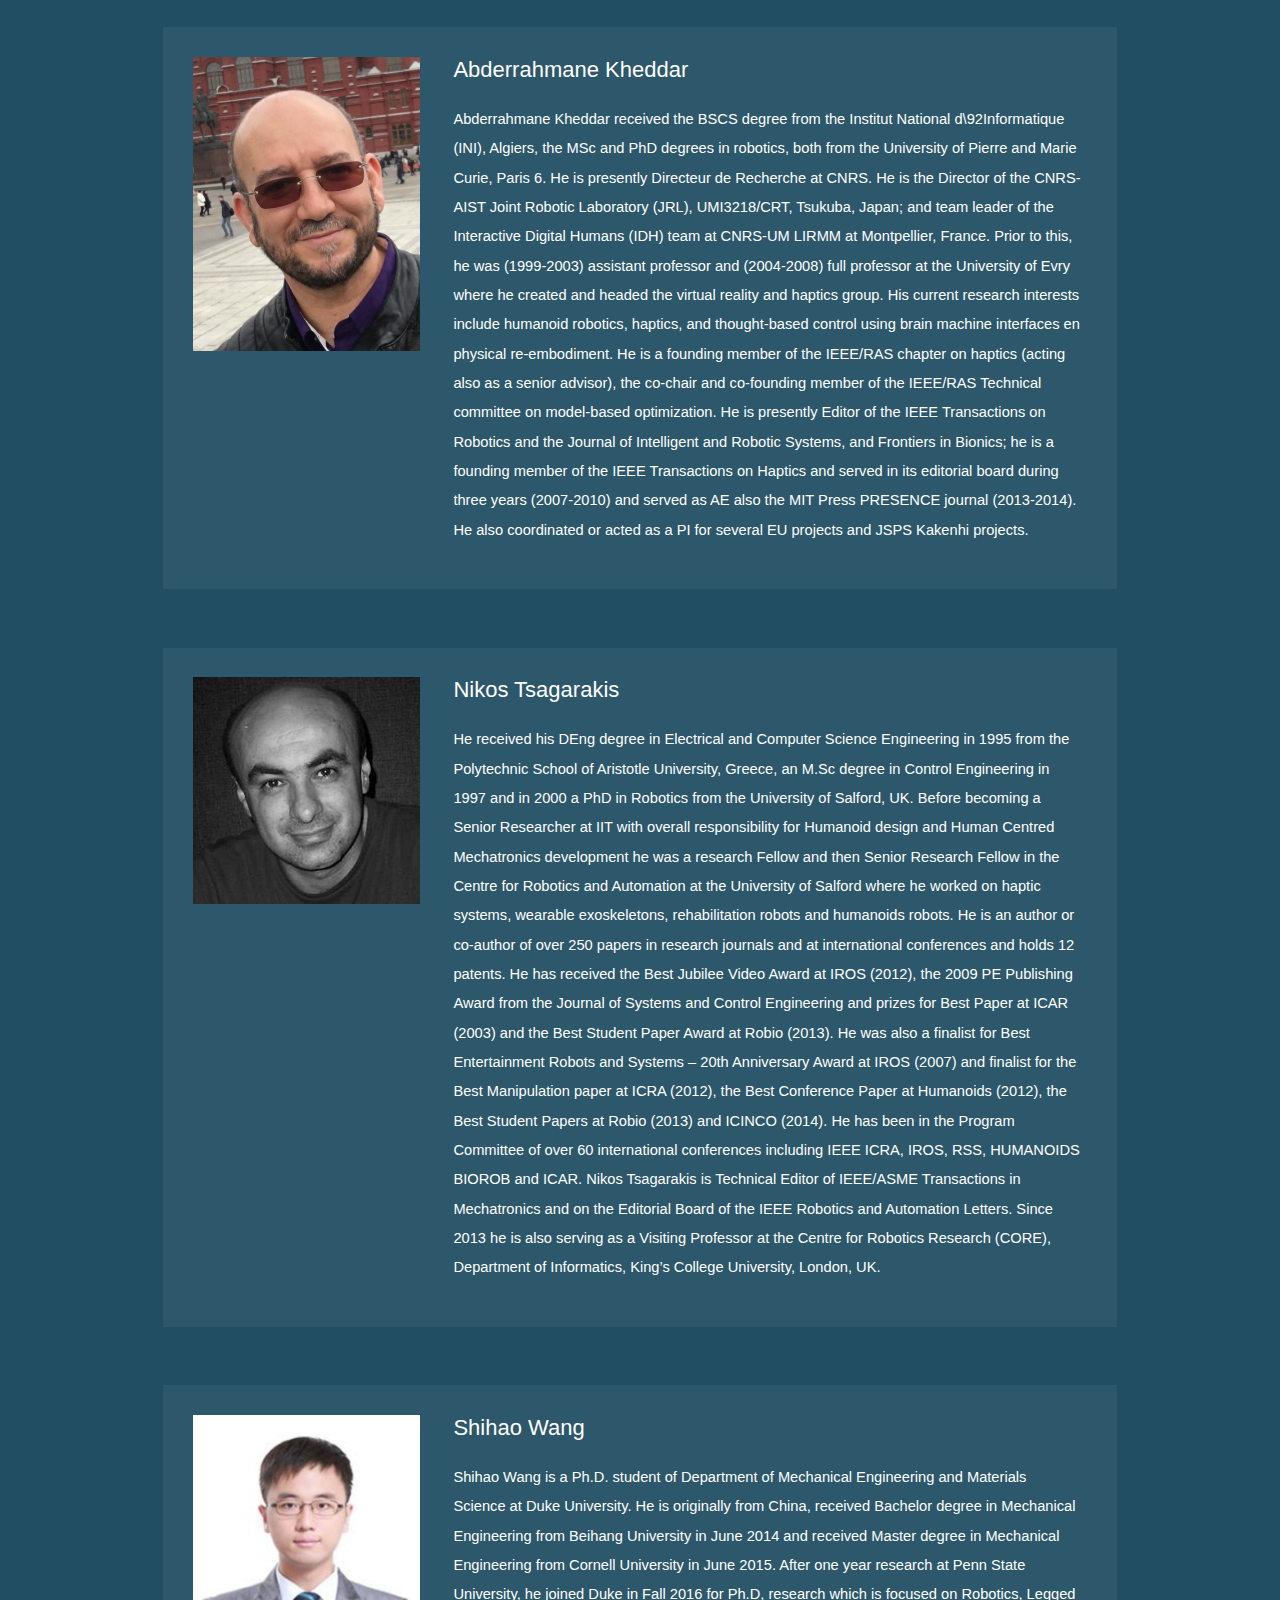
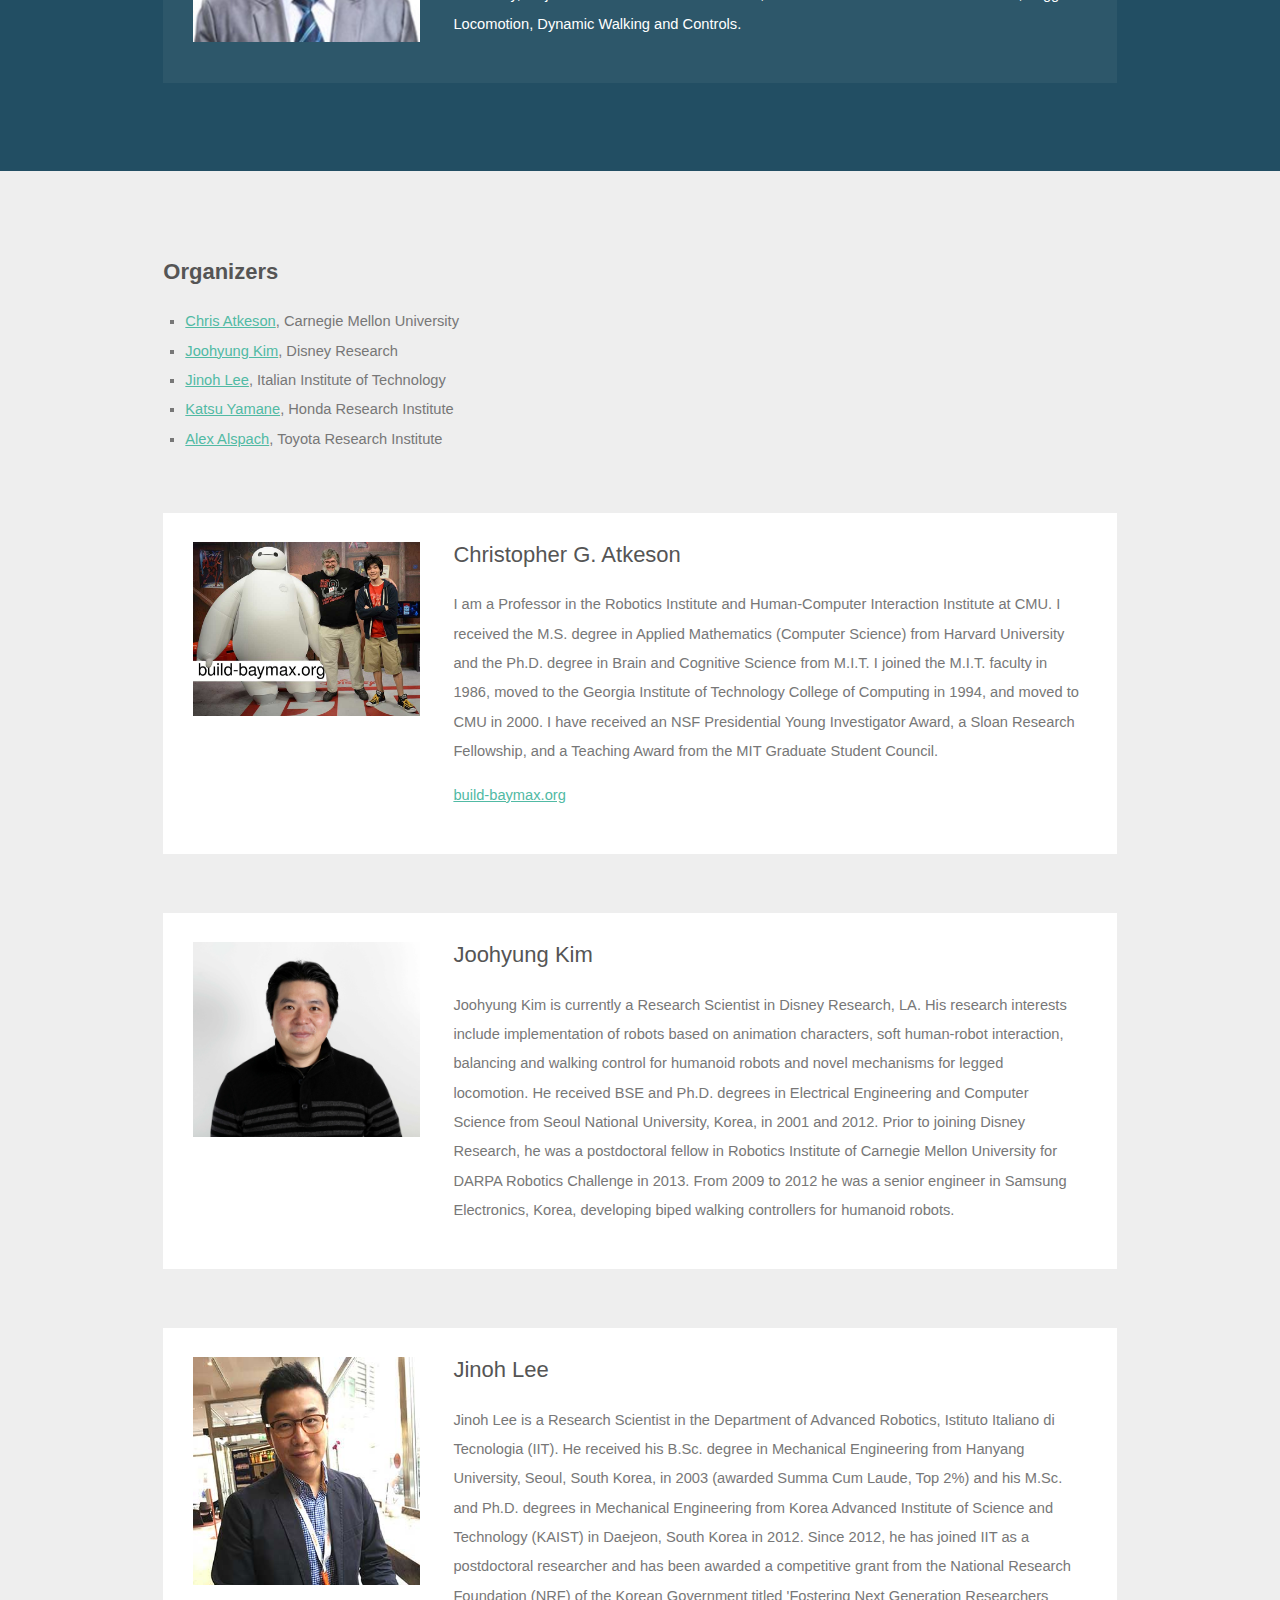
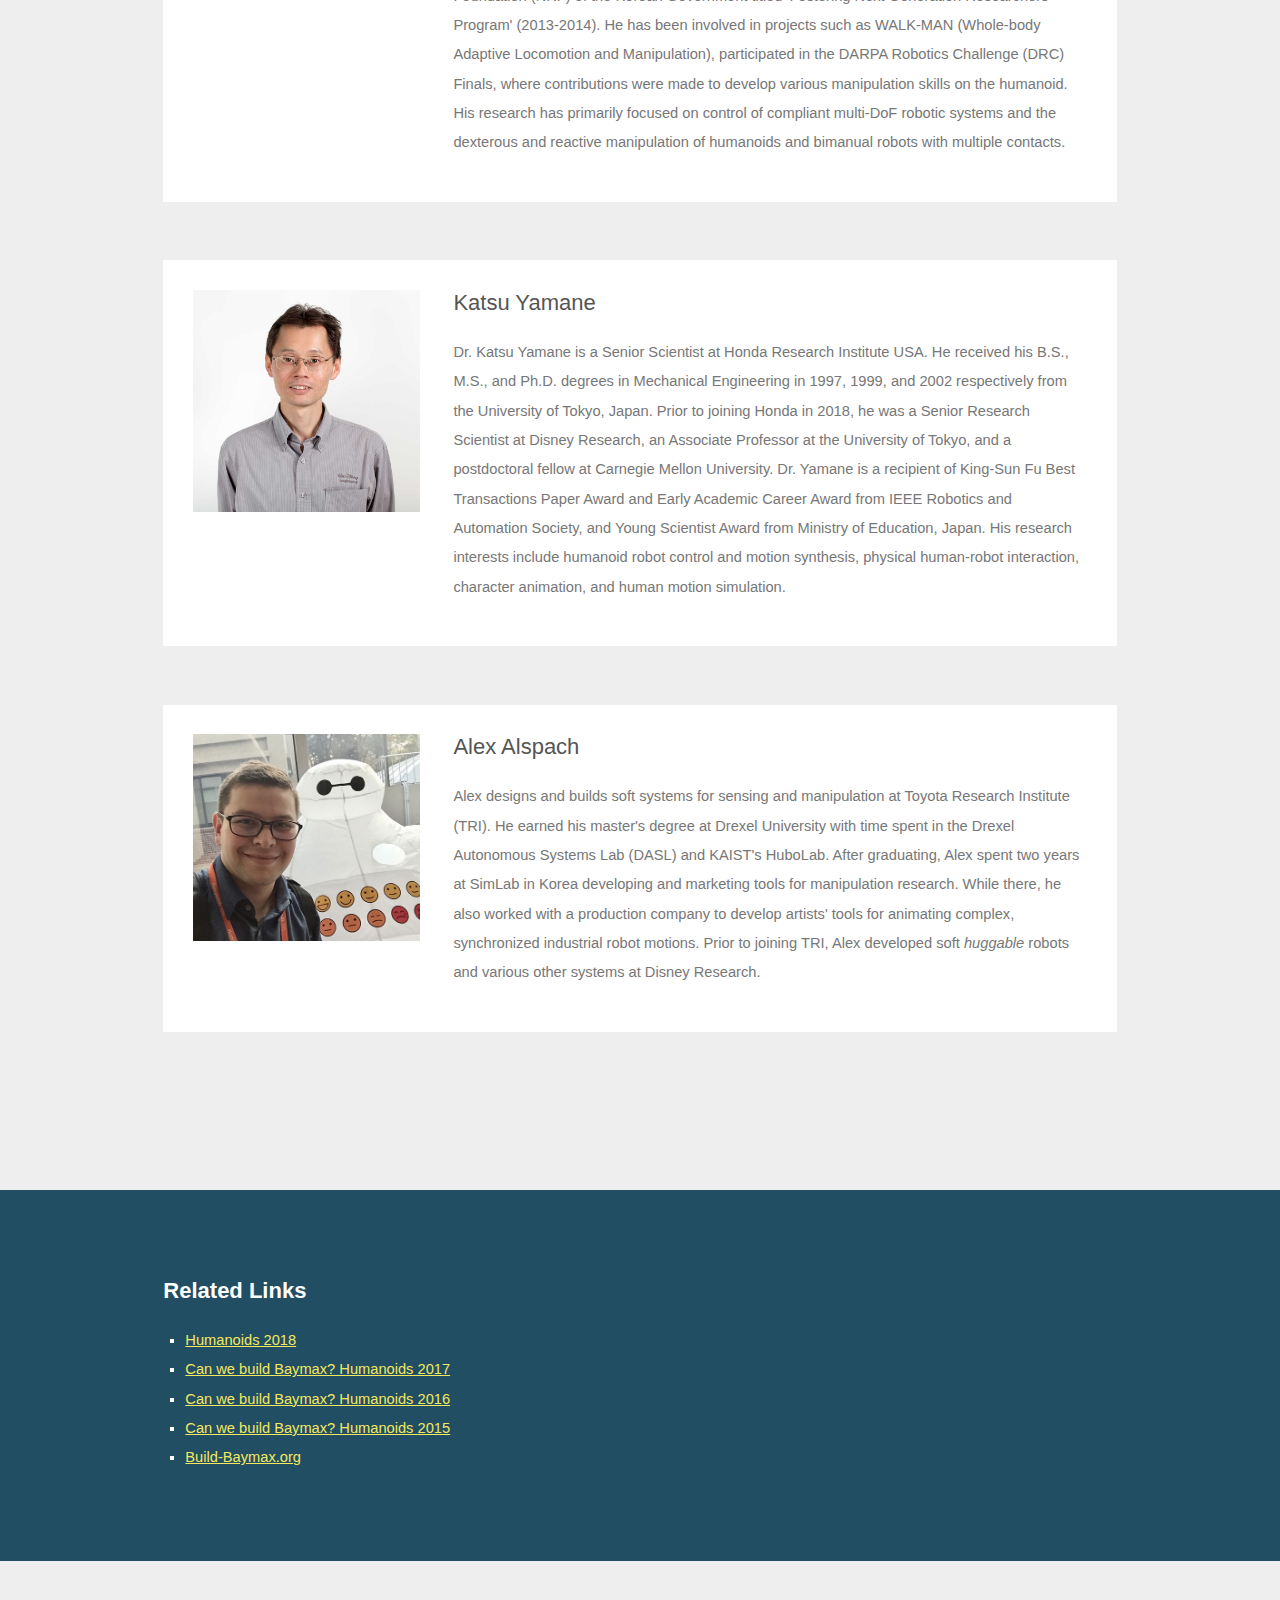
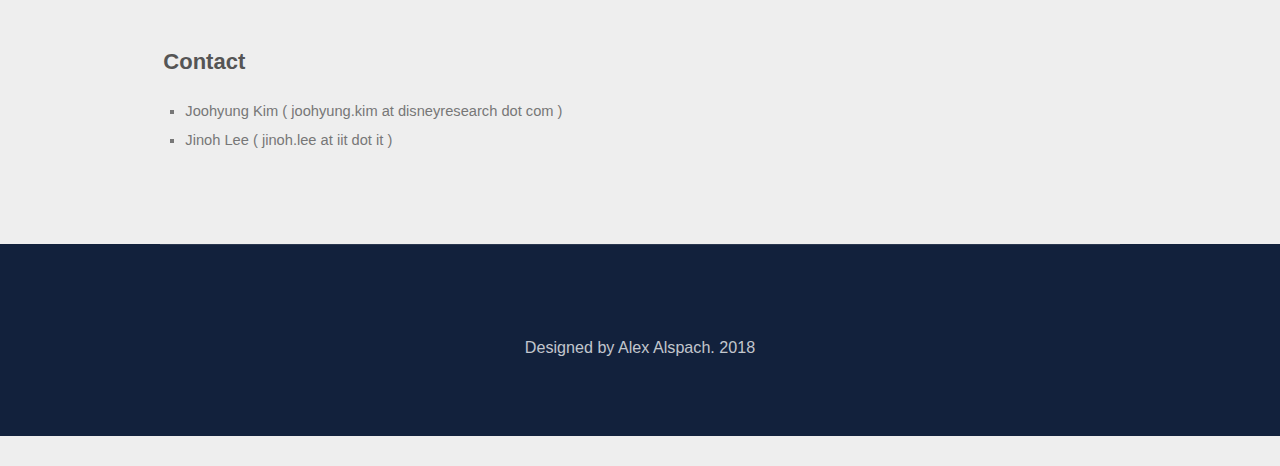
==== commit 4c1821c0: "Merge branch 'master' of github.com:alexalspach/2018_humanoids_workshop_website" ====
--- a/humanoids2018/index.html
+++ b/humanoids2018/index.html
@@ -23,7 +23,7 @@
 
 
 
-		<title>Can we Build Baymax? Humanoids 2018</title>
+		<title>Can we build Baymax? Humanoids 2018</title>
 		<meta charset="utf-8" />
 		<meta name="viewport" content="width=device-width, initial-scale=1" />
 		<!--[if lte IE 8]><script src="assets/js/ie/html5shiv.js"></script><![endif]-->
@@ -37,7 +37,7 @@
 		<!-- for facebook -->
 		<meta property="og:url"                content="http://www.cs.cmu.edu/~cga/humanoids18workshop/" />
 		<meta property="og:type"               content="article" />
-		<meta property="og:title"              content="Can we Build Baymax? Humanoids 2018" />
+		<meta property="og:title"              content="Can we build Baymax? Humanoids 2018" />
 		<meta property="og:description"        content="We are excited to announce that the full-day workshop 'Can We Build Baymax? Part 4. Fail-Safe HW & SW and Learning in Humanoid Robots' will be held on November 6, 2018 at IEEE-RAS International Conference on Humanoid Robots (Humanoids 2018) in Beijing, China. We invite you to contribute and to participate in this workshop."/>
 		<meta property="og:image"              content="images/facebook/banner.jpg" />
 
@@ -77,7 +77,7 @@
 			<section id="banner">
 				<!--<i class="icon fa-diamond"></i>-->
 				<div id="WSTitle">
-					<div class="bighero-font">Can We Build</div>
+					<div class="bighero-font">Can we build</div>
 					<div class="bighero-font">Baymax?</div>
 				</div>
 				<p><strong>Part 4: Fail-Safe HW & SW<br>and Learning in Humanoid Robots</strong></p>						
@@ -110,7 +110,7 @@
 			<div class="inner">
 				<h2><strong>Objectives</strong></h2>
 				<!--<h2><strong>Call For Contributions</strong></h2>-->
-				<p>We are excited to announce the 4th workshop titled <strong>Can we build Baymax?</strong> will be held on November 6, 2016 at the IEEE-RAS International Conference on Humanoid Robots <a target="_blank" href="http://humanoids2018.csp.escience.cn/">(Humanoids 2018)</a> in Beijing, China. This workshop has taken place every year since the first in 2015. Baymax is a humanoid character in the Disney feature animation Big Hero 6. It is a healthcare robot with an inflatable body, capable of walking, bumping into surrounding objects, learning motions and physically interacting with people. However, in the real world it is not easy to build such a robot. In the previous workshops, we have discussed topics on mechanisms and structure, sensors, protection, control, and fabrication regarding such special soft robots. As a continuation of this discussion, this workshop will bring together researchers focusing on practical technologies to realize fail-safe systems and tackle challenges in learning for humanoid robots like Baymax. </p>
+				<p>We are excited to announce the 4th workshop titled <i>Can we build Baymax?</i> will be held on November 6, 2016 at the IEEE-RAS International Conference on Humanoid Robots <a target="_blank" href="http://humanoids2018.csp.escience.cn/">(Humanoids 2018)</a> in Beijing, China. This workshop has taken place every year since the first in 2015. Baymax is a humanoid character in the Disney feature animation Big Hero 6. It is a healthcare robot with an inflatable body, capable of walking, bumping into surrounding objects, learning motions and physically interacting with people. However, in the real world it is not easy to build such a robot. In the previous workshops, we have discussed topics on mechanisms and structure, sensors, protection, control, and fabrication regarding such special soft robots. As a continuation of this discussion, this workshop will bring together researchers focusing on practical technologies to realize fail-safe systems and tackle challenges in learning for humanoid robots like Baymax. </p>
 
 
 				<p>We invite you to contribute and to participate in this workshop.</p>
@@ -786,11 +786,11 @@
 					
 					<li><a target="_blank" href="http://humanoids2018.csp.escience.cn/">Humanoids 2018</a></li>
 
-					<li><a target="_blank" href="http://www.cs.cmu.edu/~cga/humanoids17workshop/">Can we Build Baymax? Humanoids 2017</a></li>
-
-					<li><a target="_blank" href="http://www.cs.cmu.edu/~cga/humanoids16workshop/">Can we Build Baymax? Humanoids 2016</a></li>
-
-					<li><a target="_blank" href="http://www.cs.cmu.edu/~cga/humanoids15workshop/">Can we Build Baymax? Humanoids 2015</a></li>
+					<li><a target="_blank" href="http://www.cs.cmu.edu/~cga/humanoids17workshop/">Can we build Baymax? Humanoids 2017</a></li>
+
+					<li><a target="_blank" href="http://www.cs.cmu.edu/~cga/humanoids16workshop/">Can we build Baymax? Humanoids 2016</a></li>
+
+					<li><a target="_blank" href="http://www.cs.cmu.edu/~cga/humanoids15workshop/">Can we build Baymax? Humanoids 2015</a></li>
 
 					<li><a target="_blank" href="http://www.build-baymax.org">Build-Baymax.org</a></li>
 				</ul>
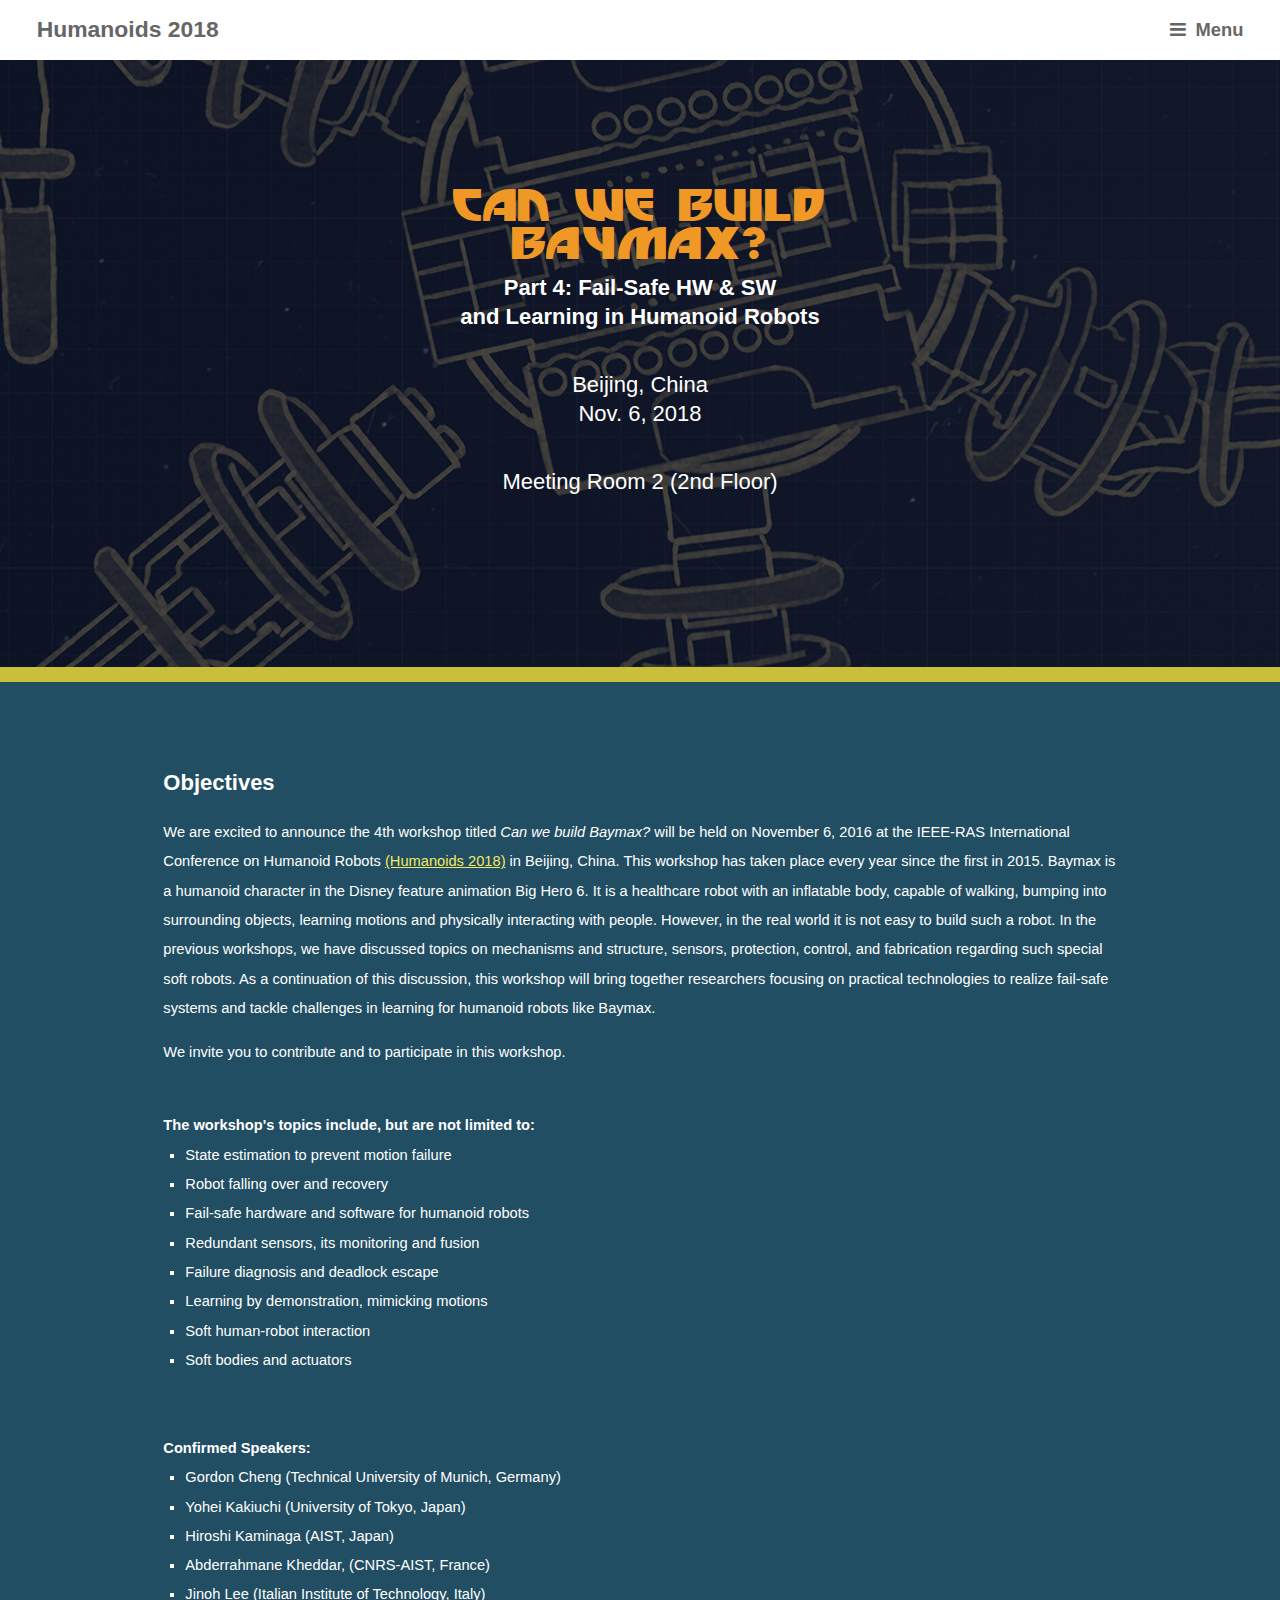
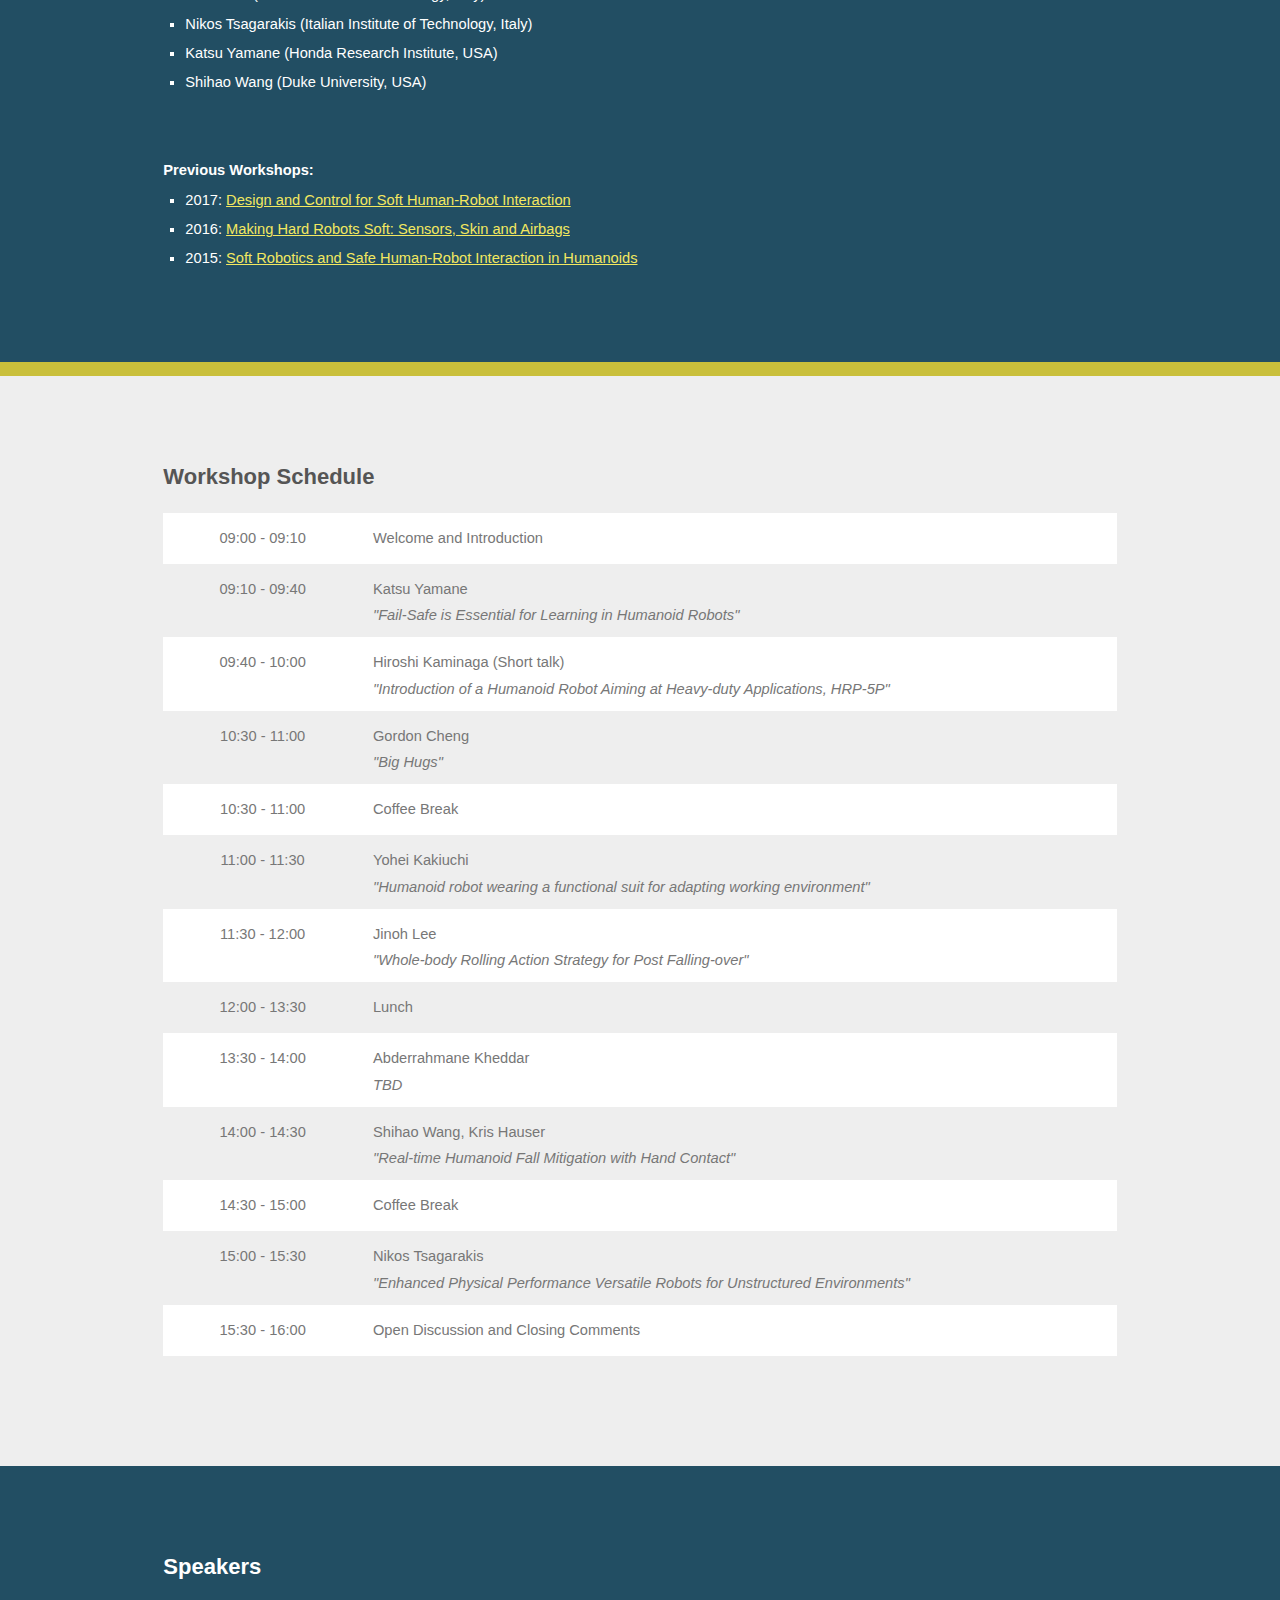
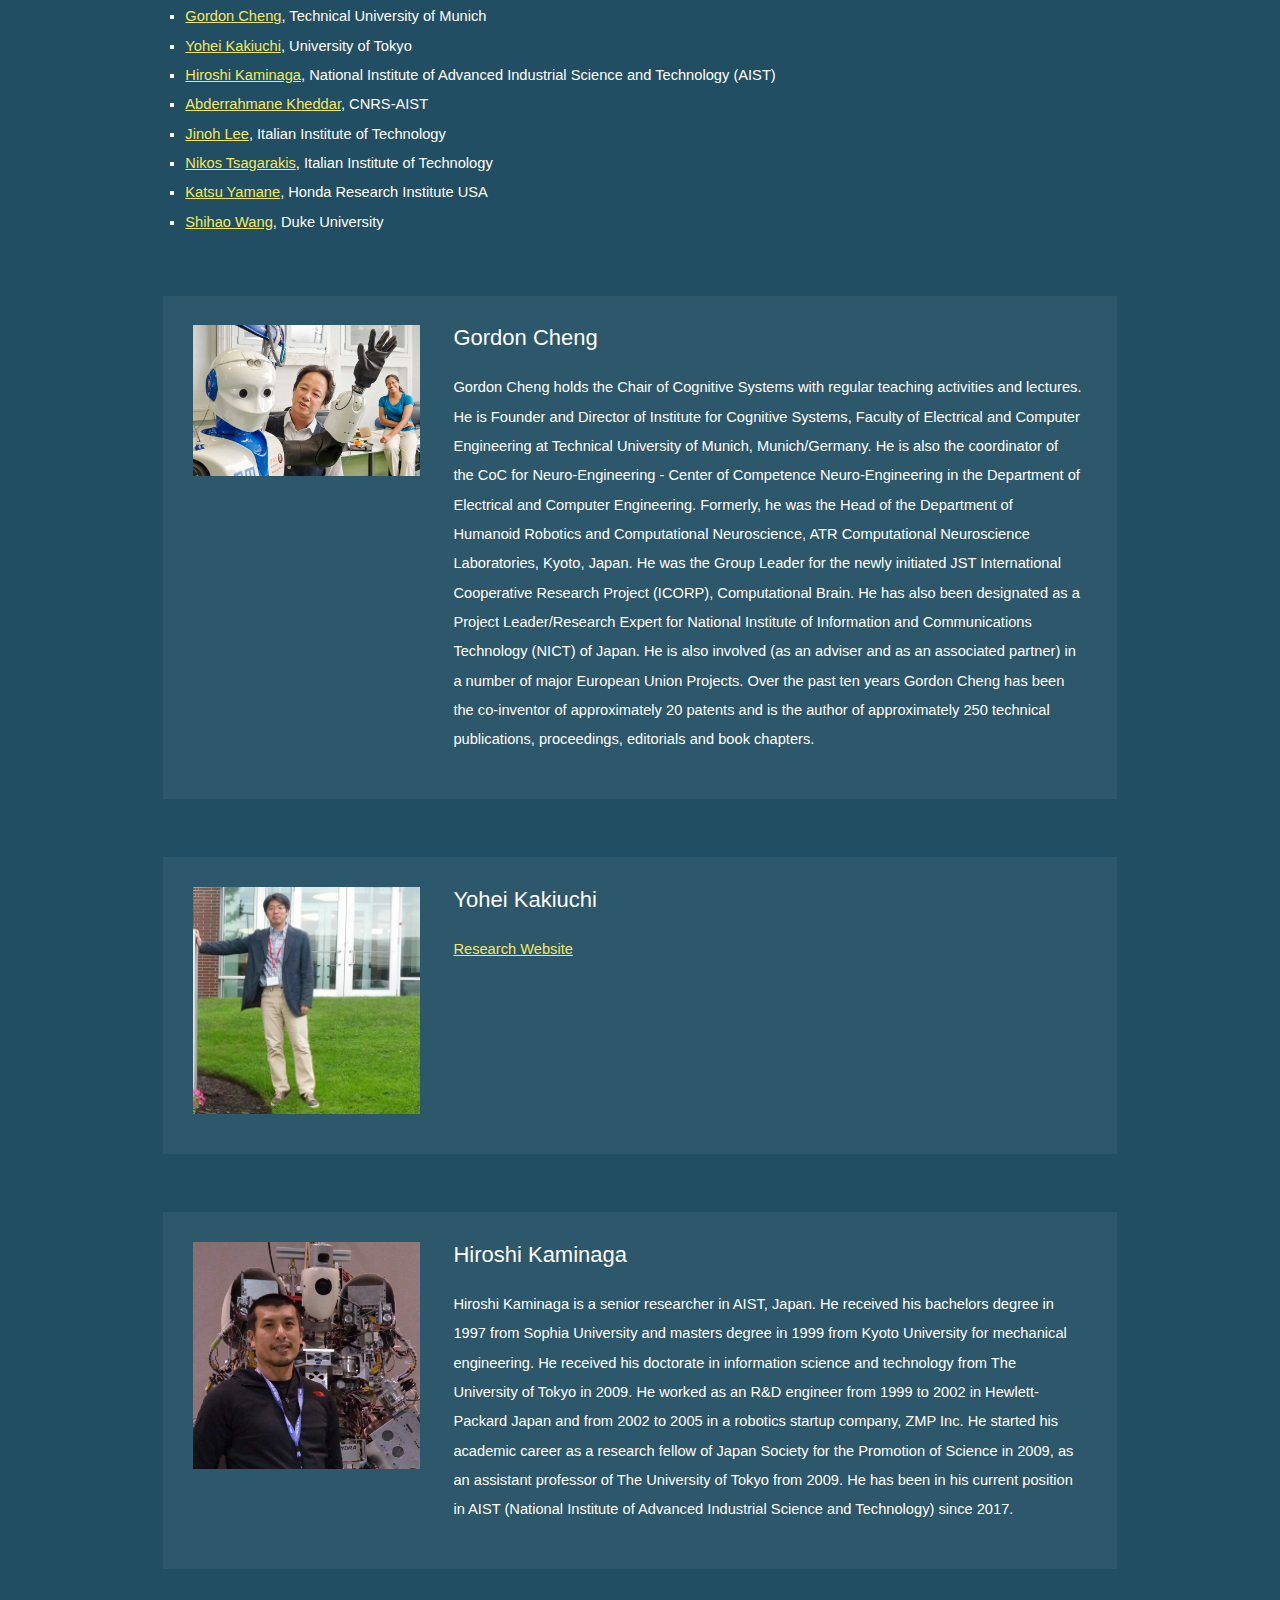
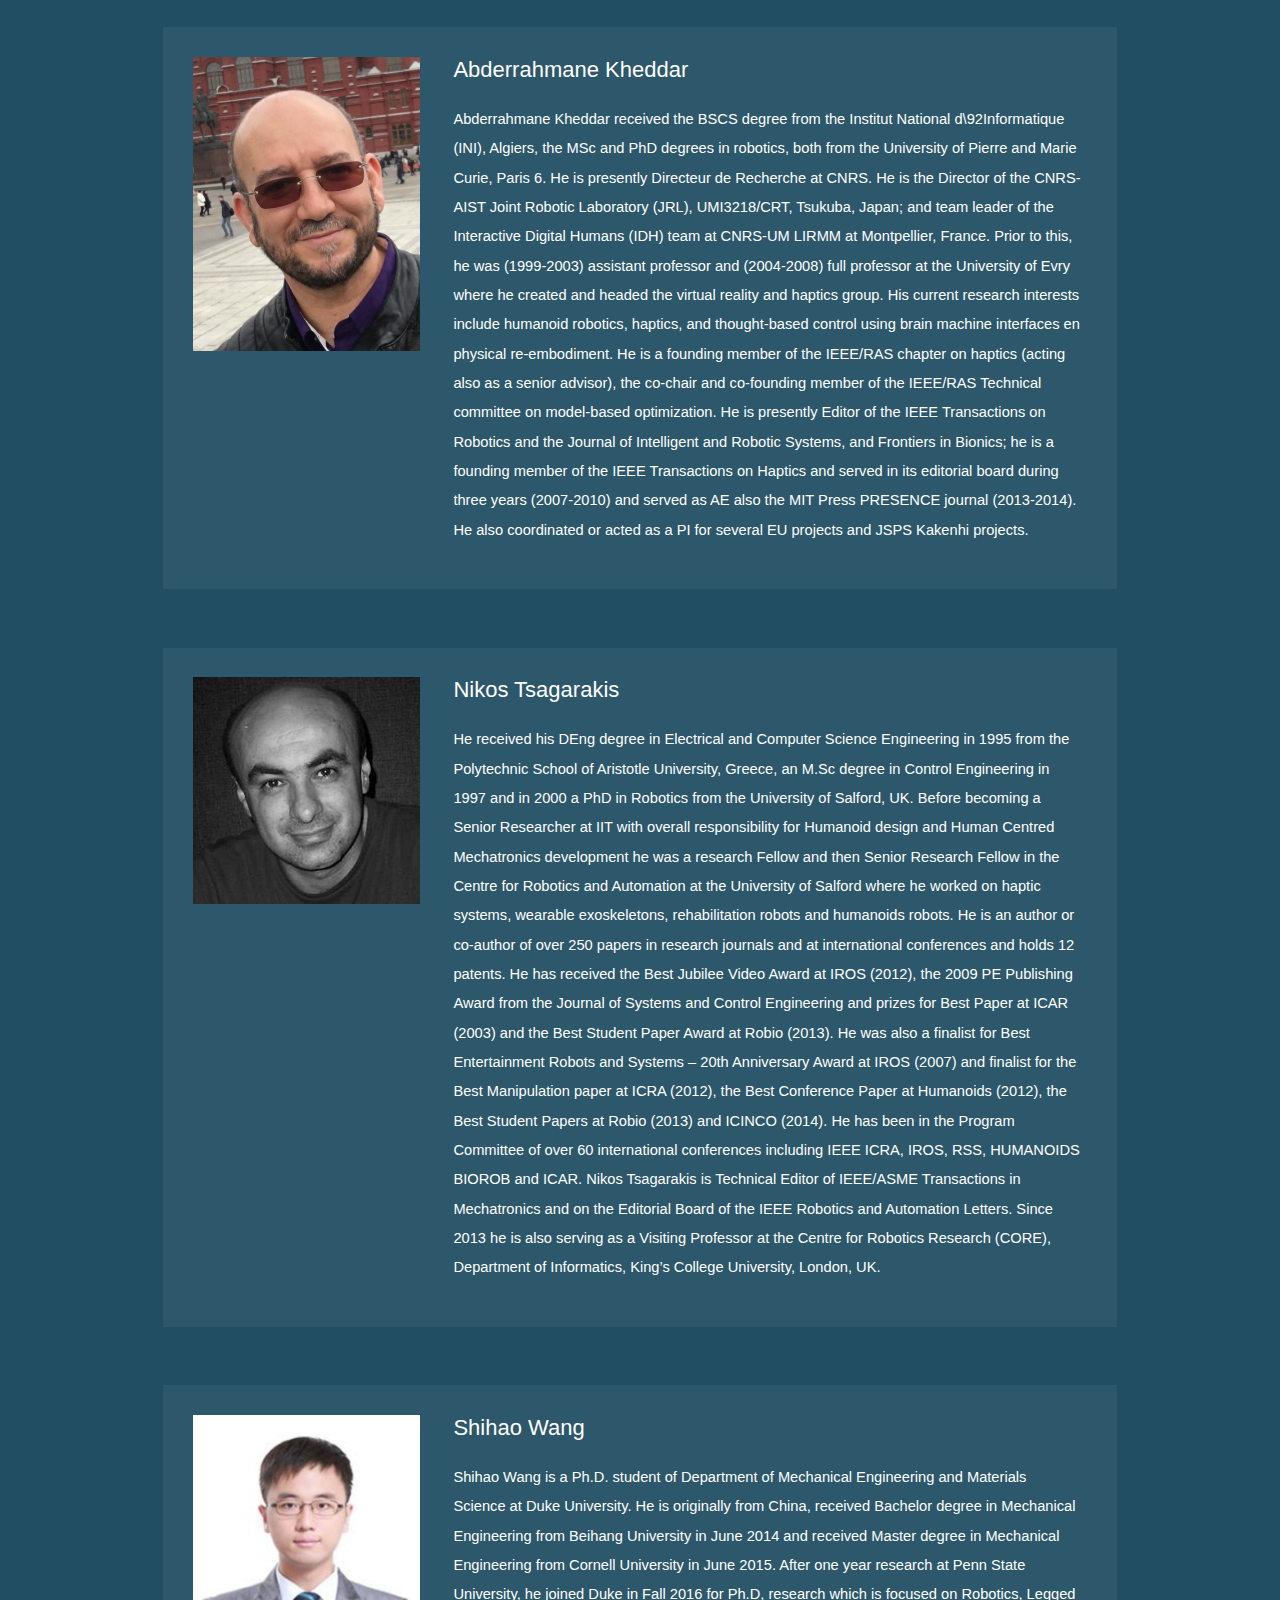
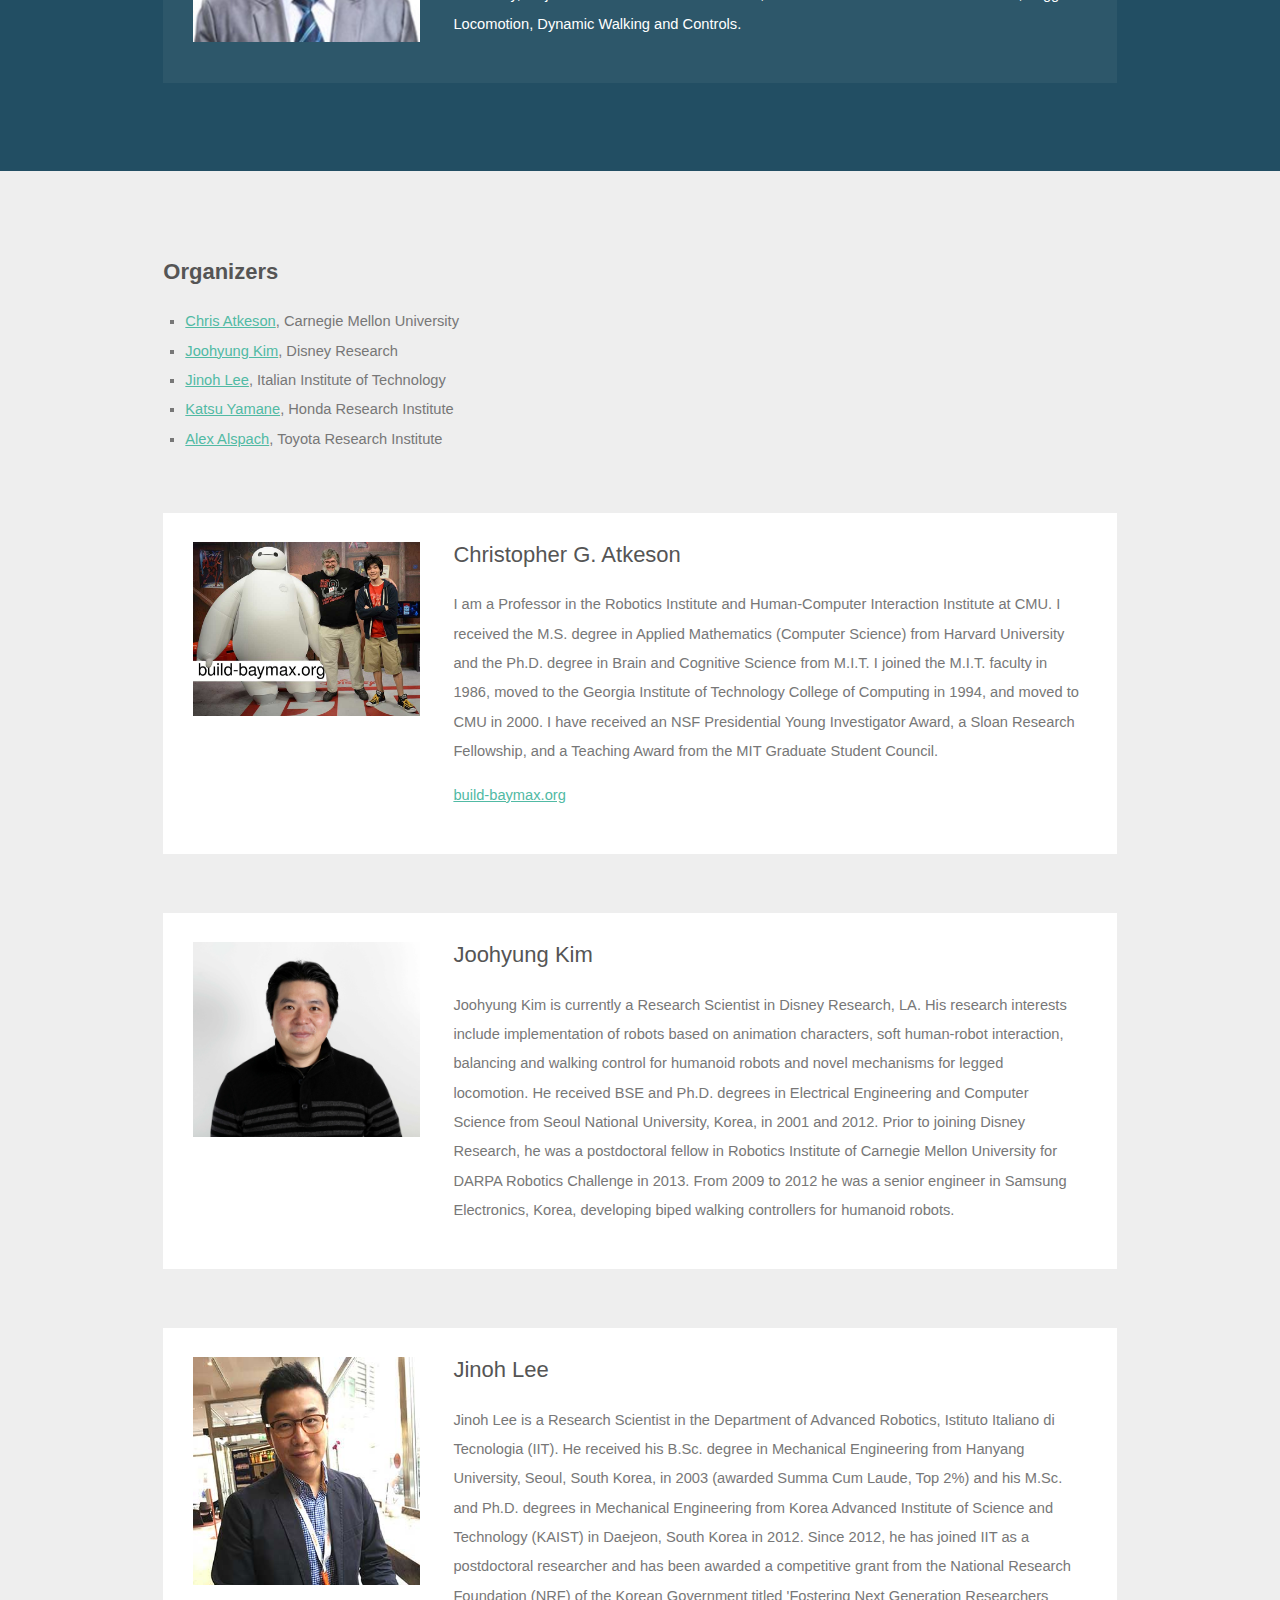
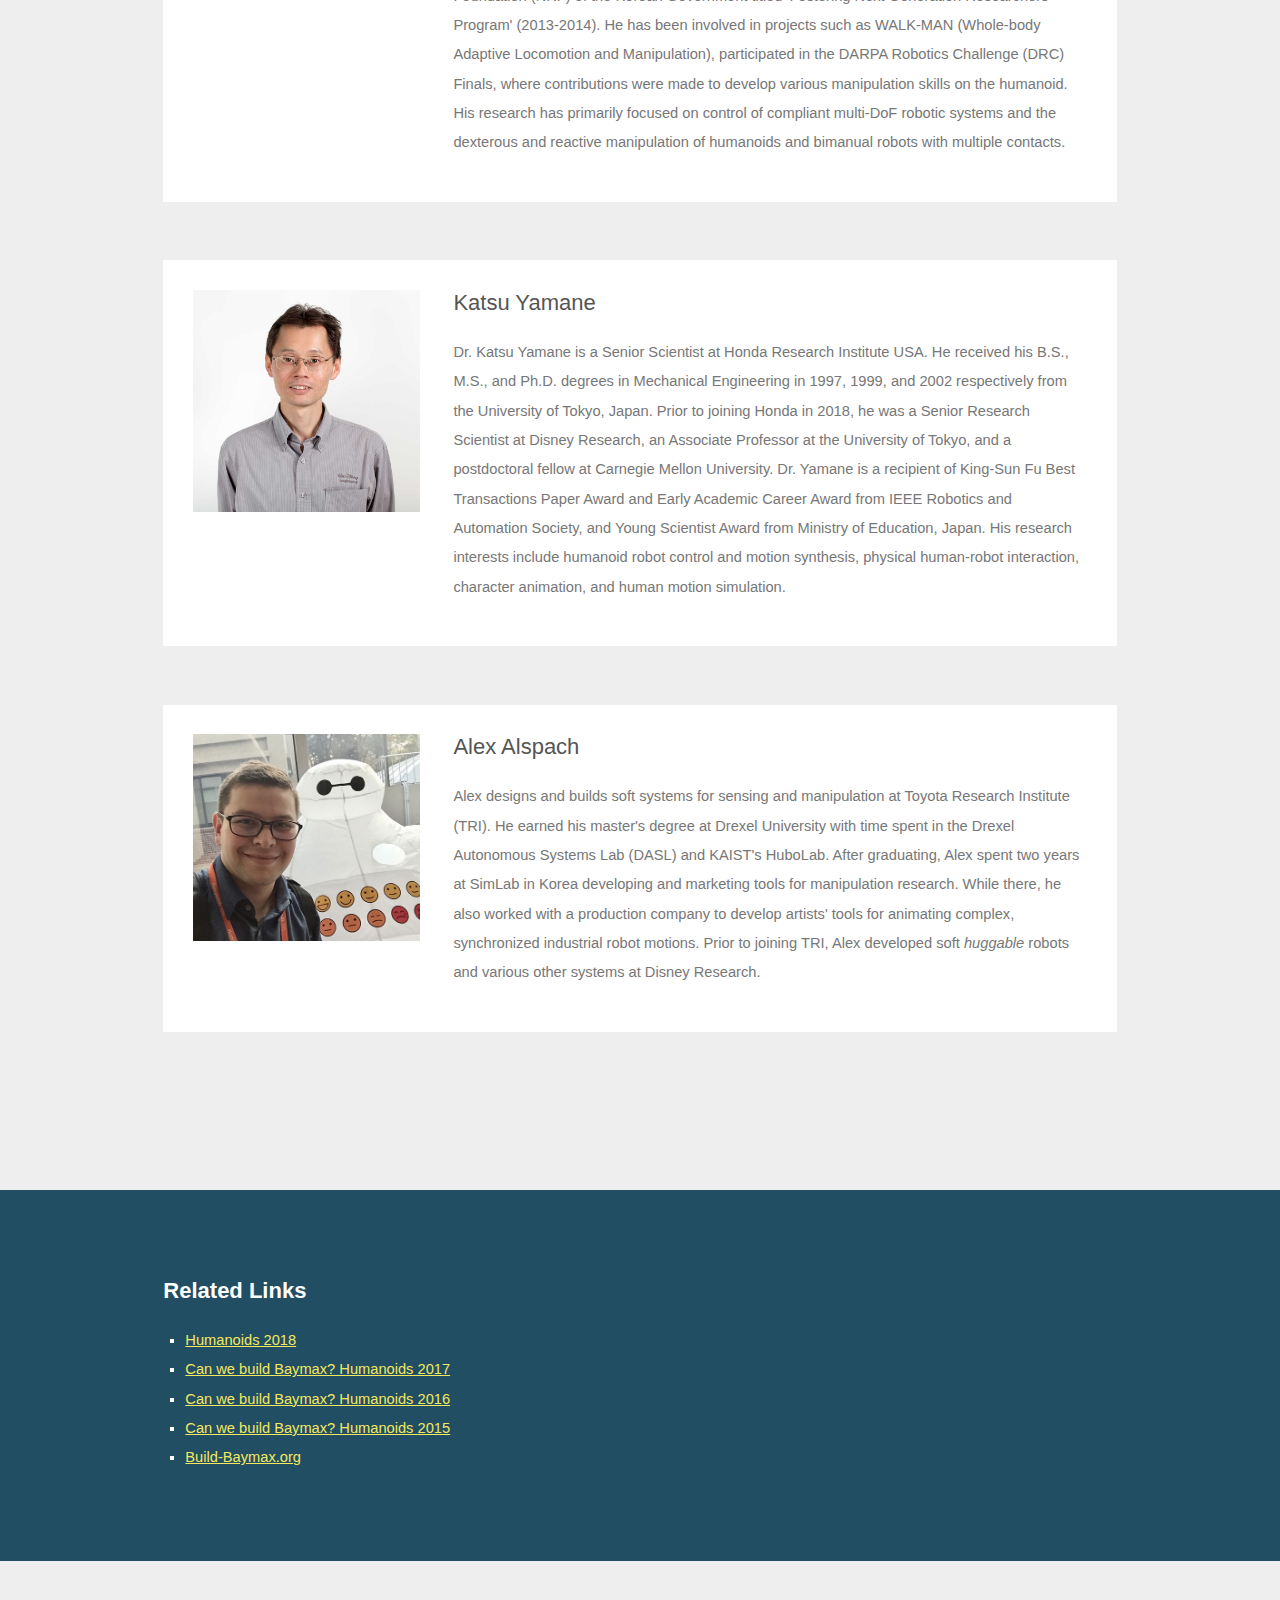
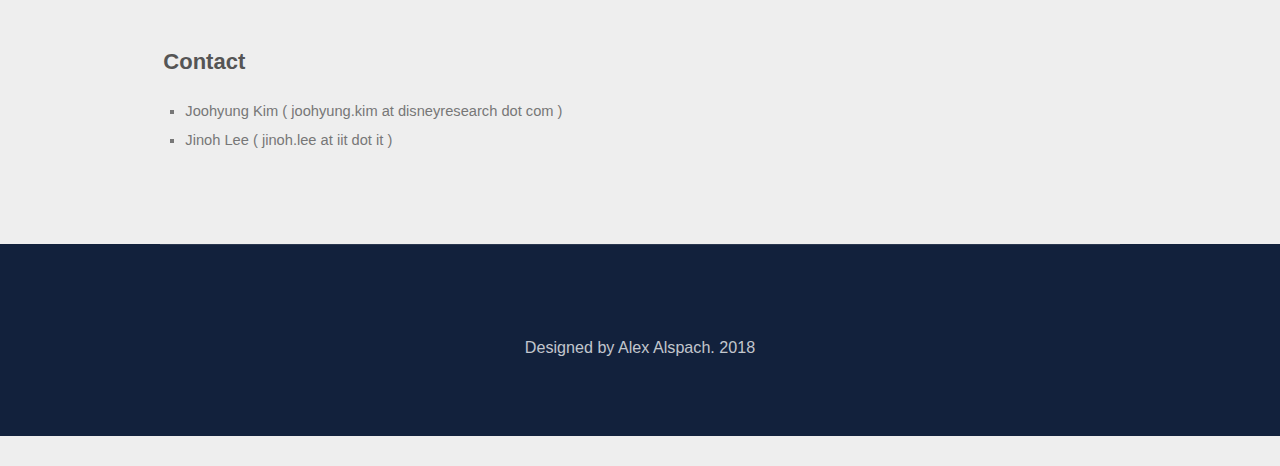
==== commit ae2ec0f5: "Nikos talk title" ====
--- a/humanoids2018/index.html
+++ b/humanoids2018/index.html
@@ -405,7 +405,7 @@
 						<tr>
 							<td class="sched_time">15:00 - 15:30</td>
 							<td class="sched_speaker">Nikos Tsagarakis
-								<div class="talk-title">TBD
+								<div class="talk-title">"Enhanced Physical Performance Versatile Robots for Unstructured Environments"
 								</div>
 								
 								<!--
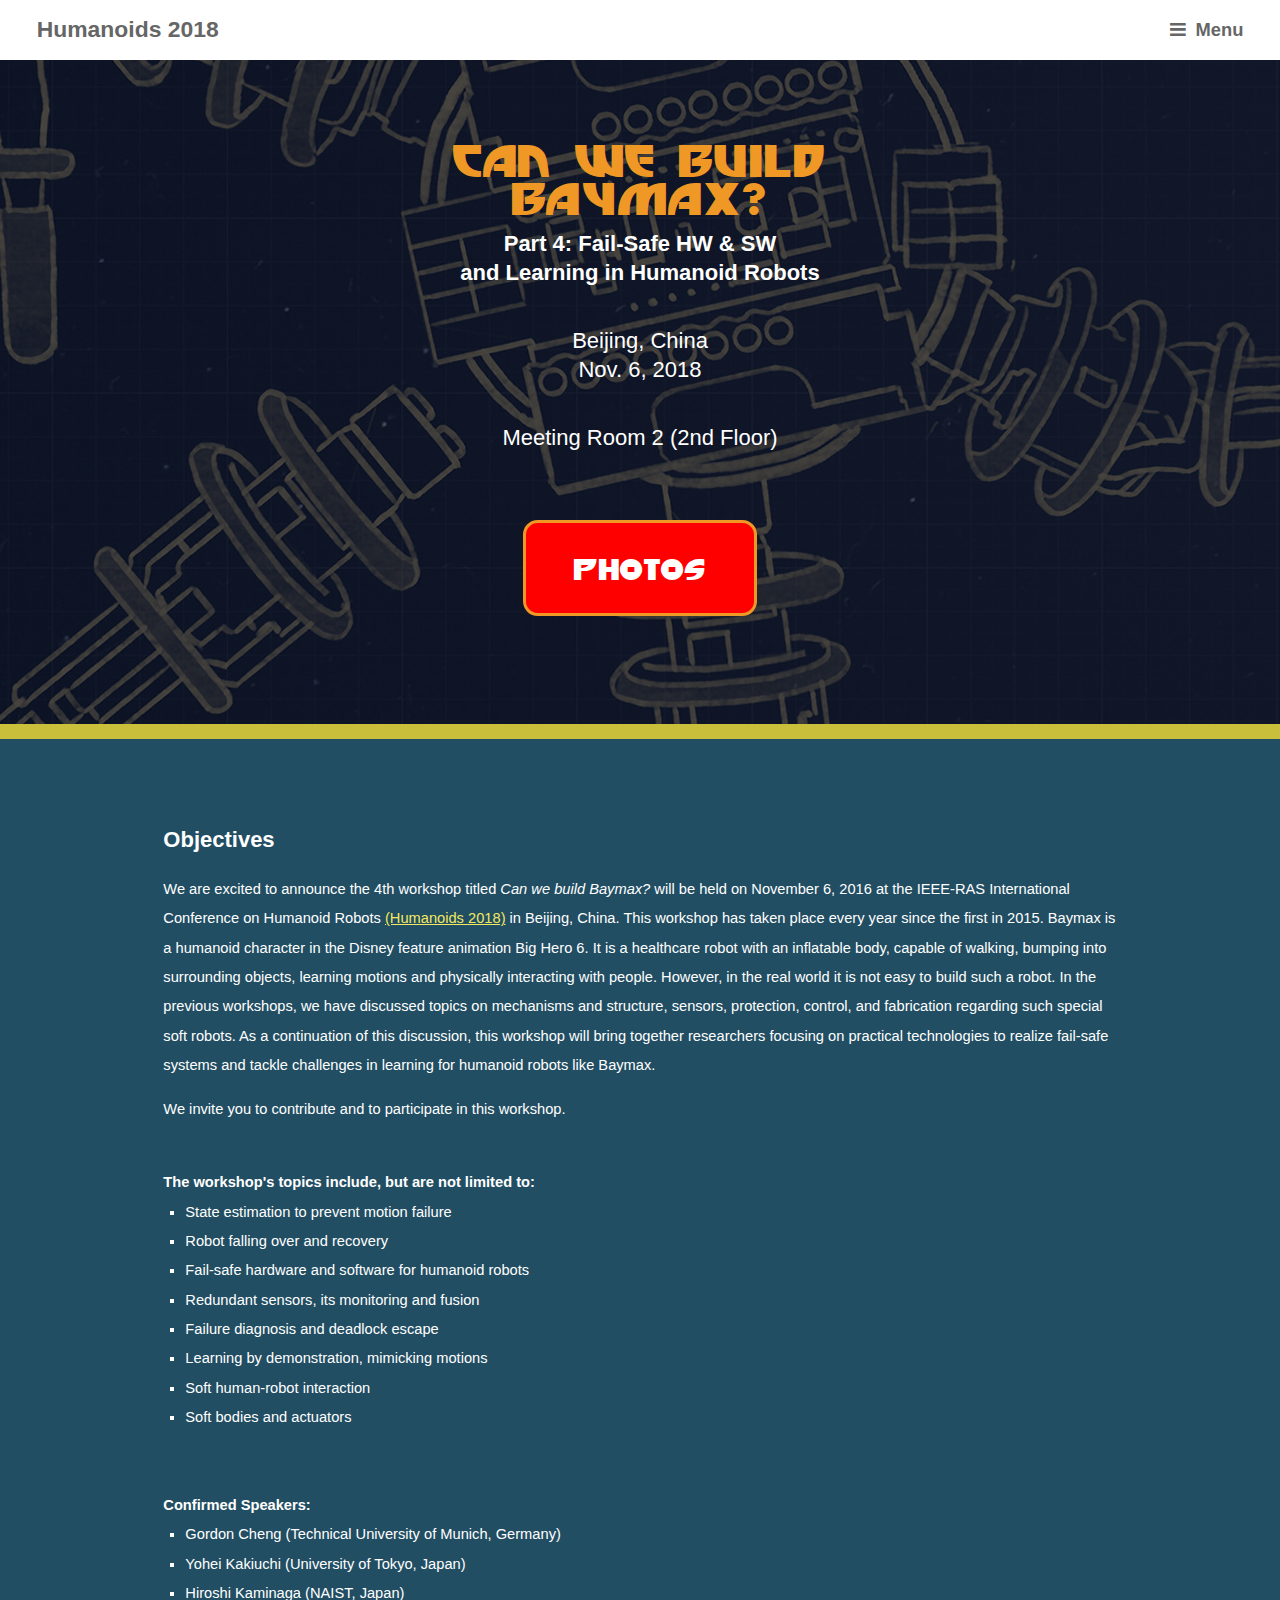
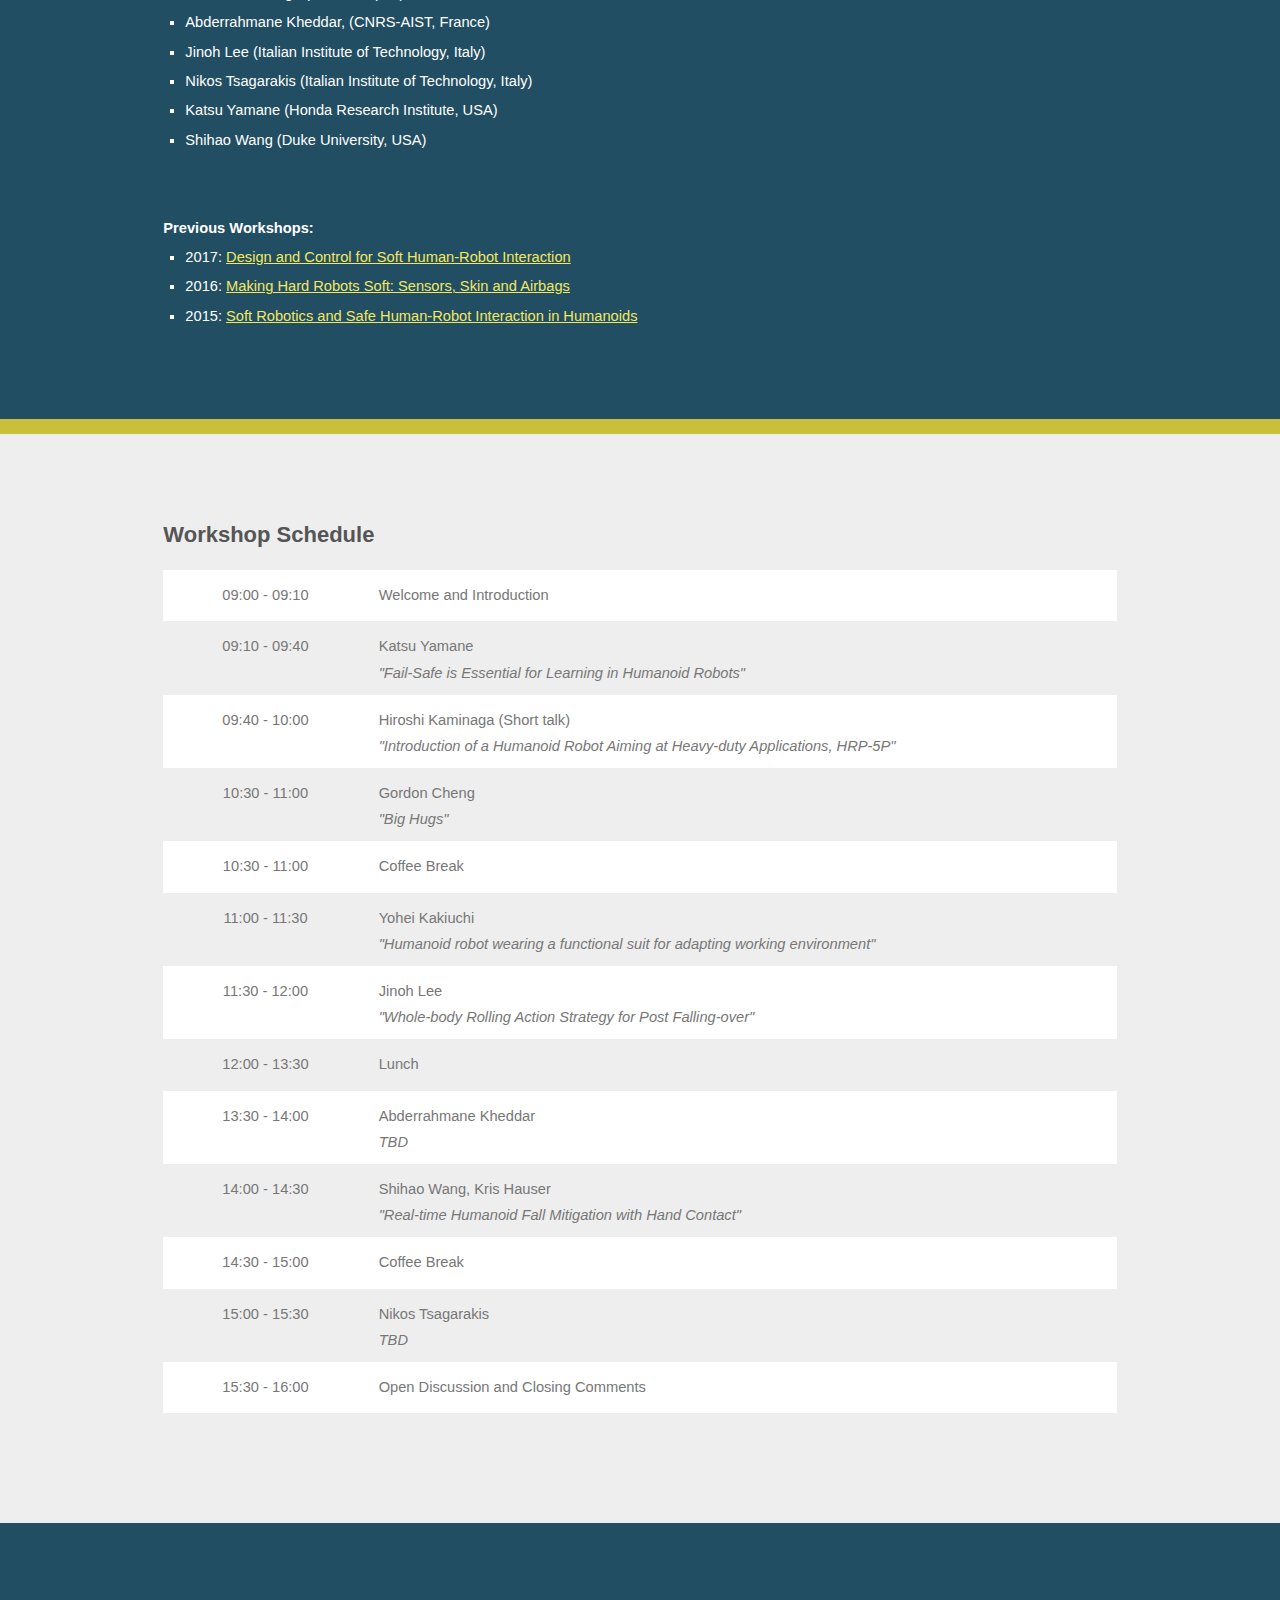
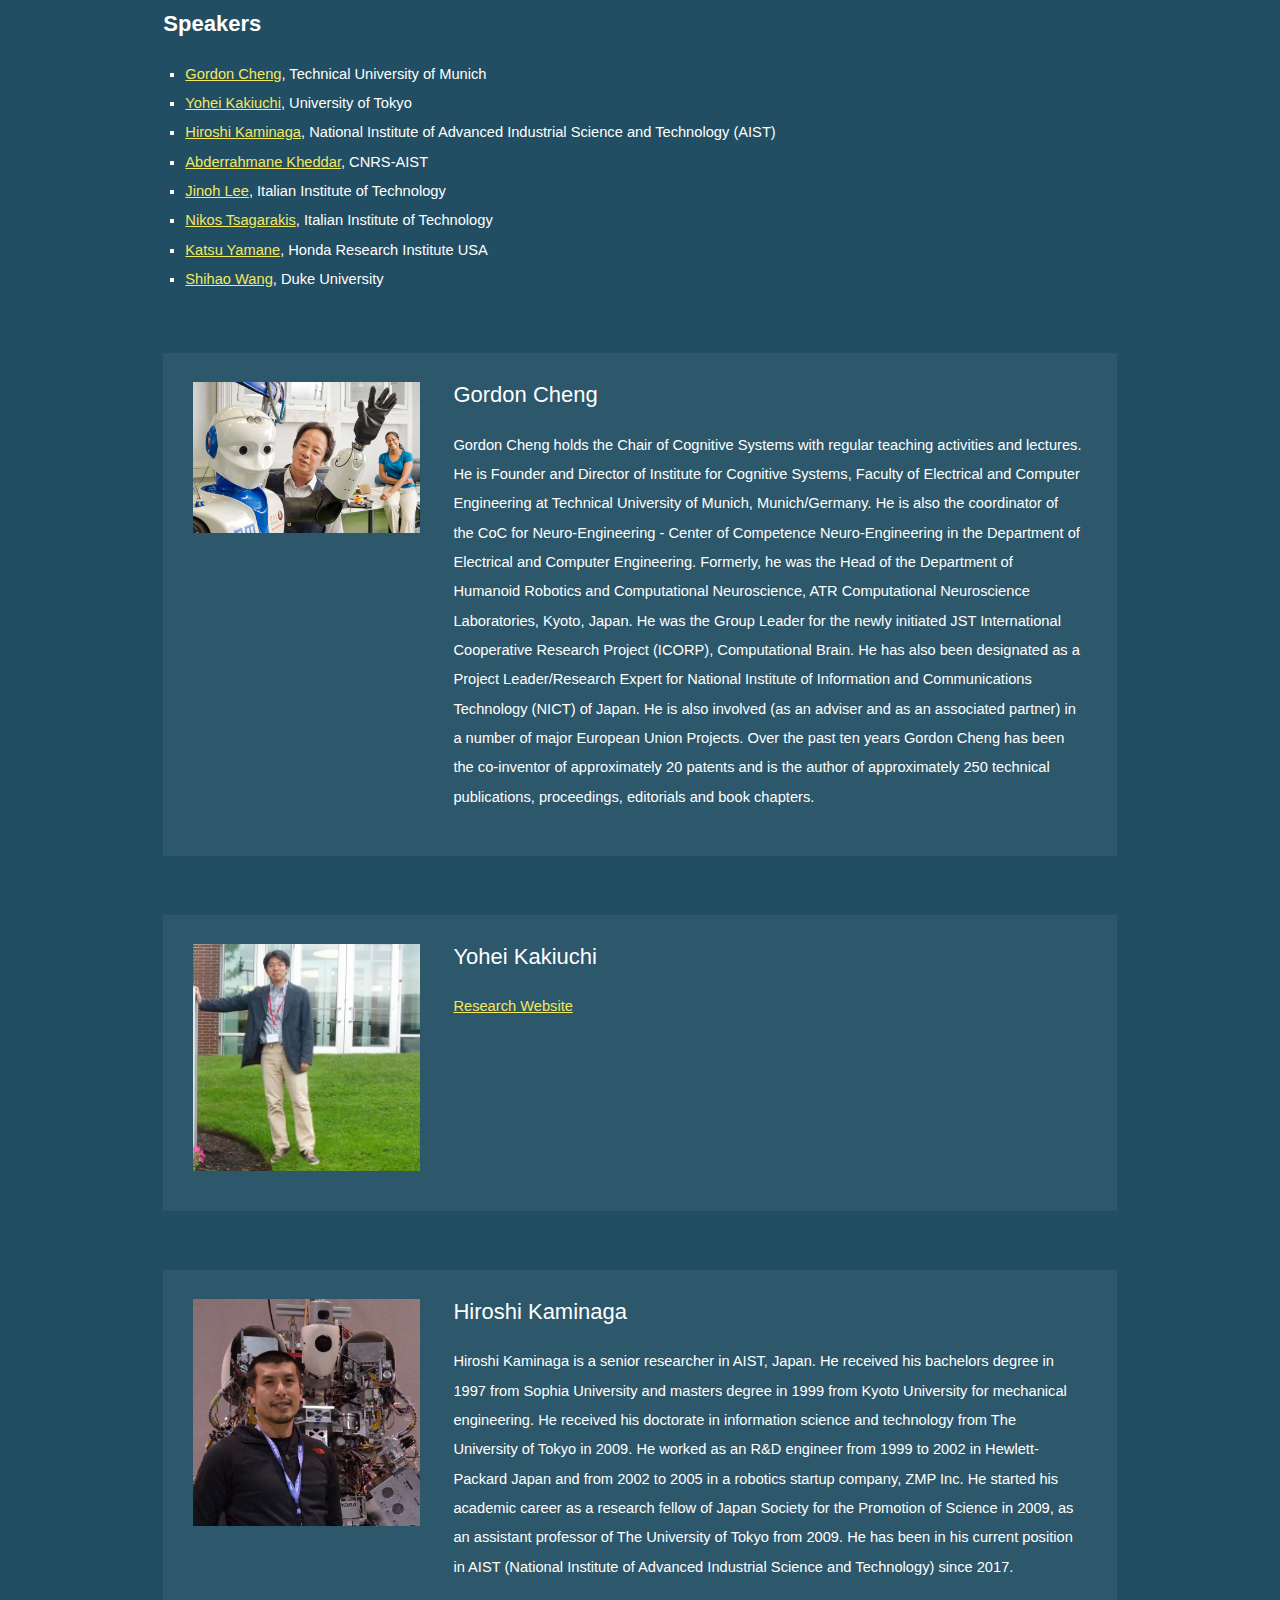
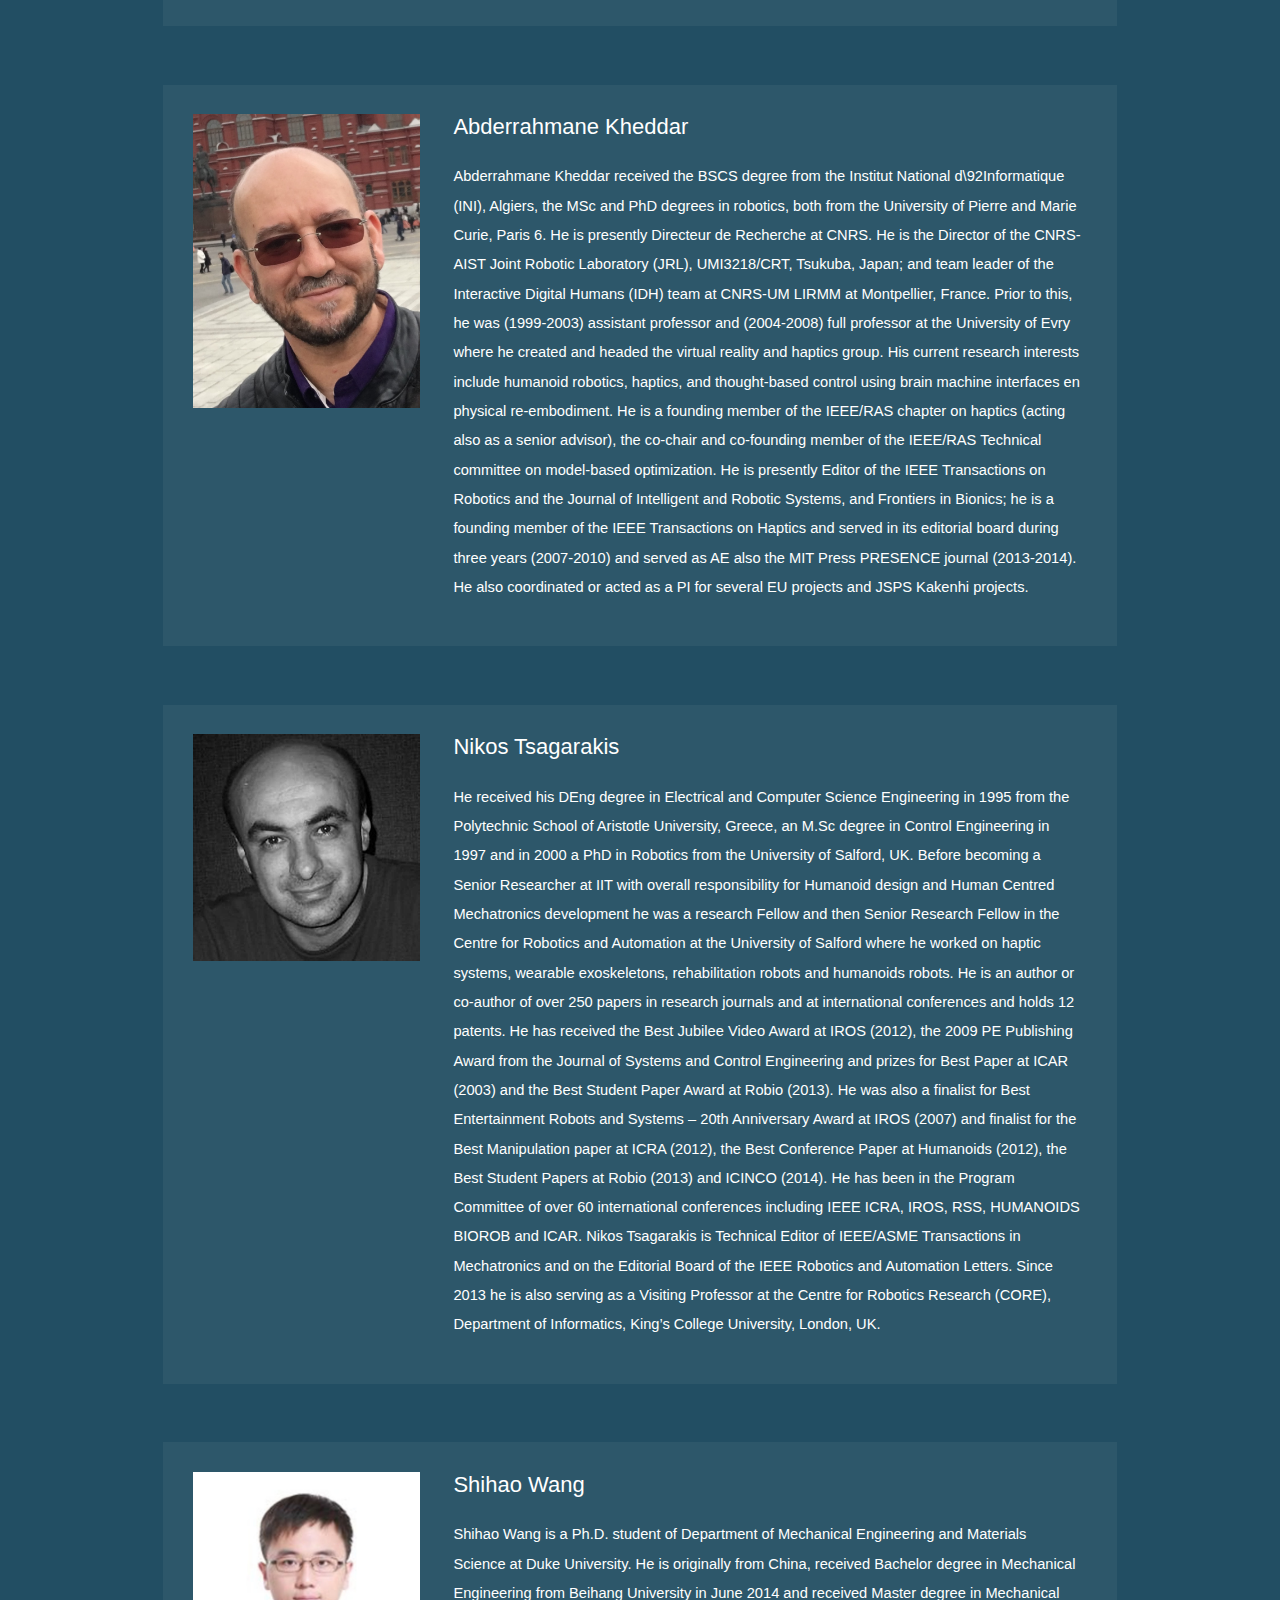
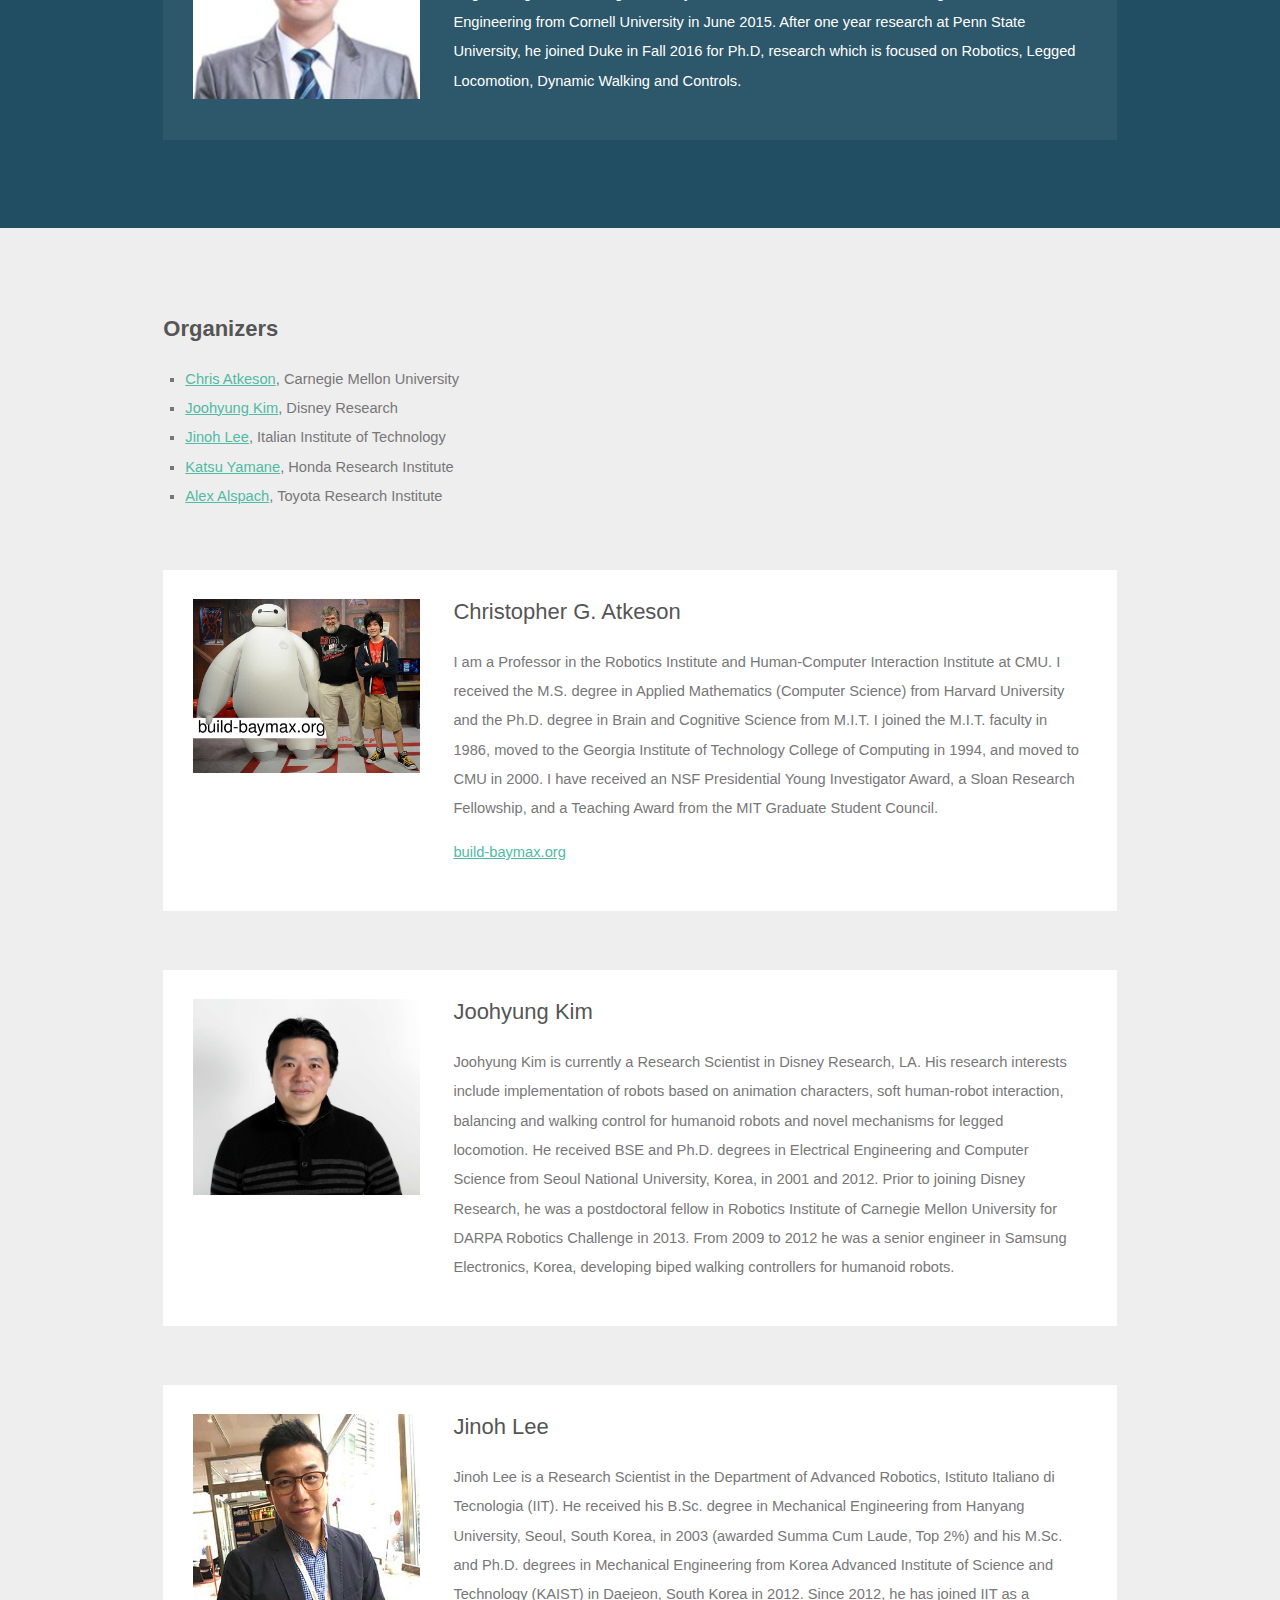
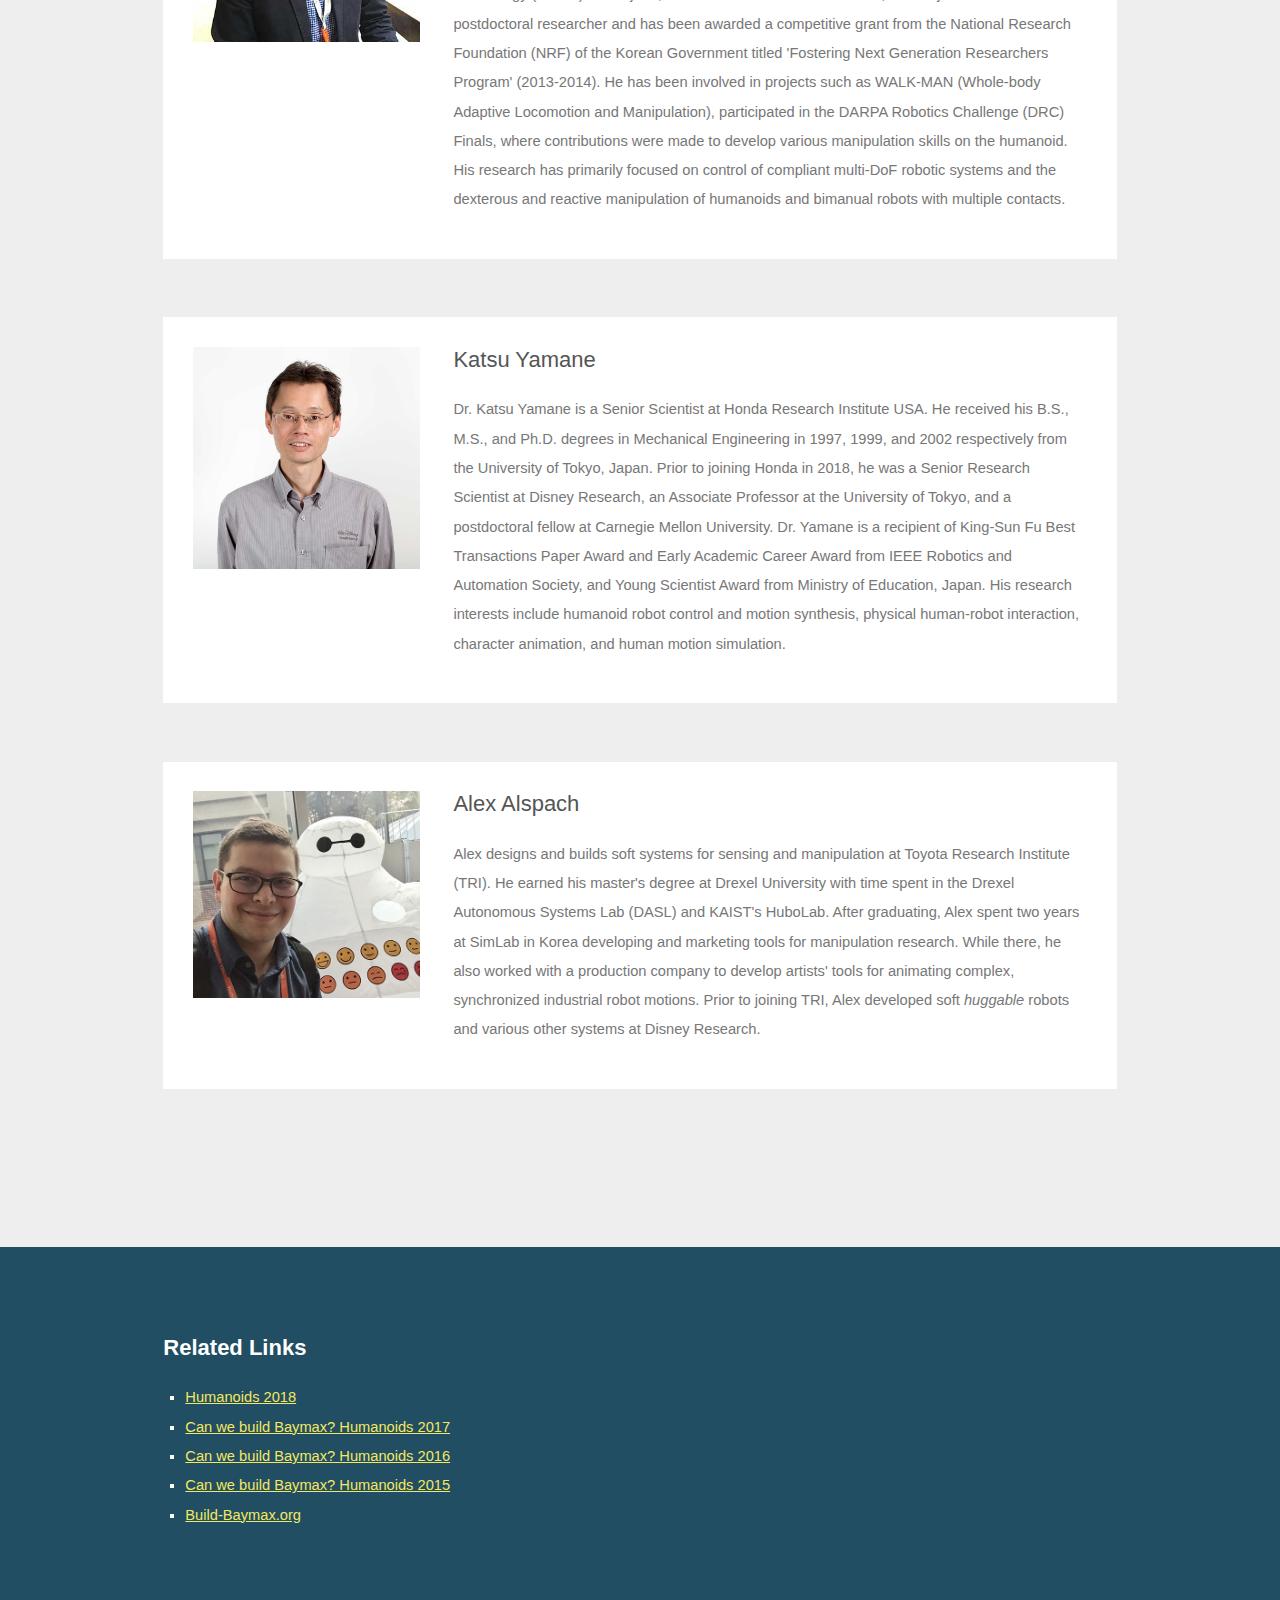
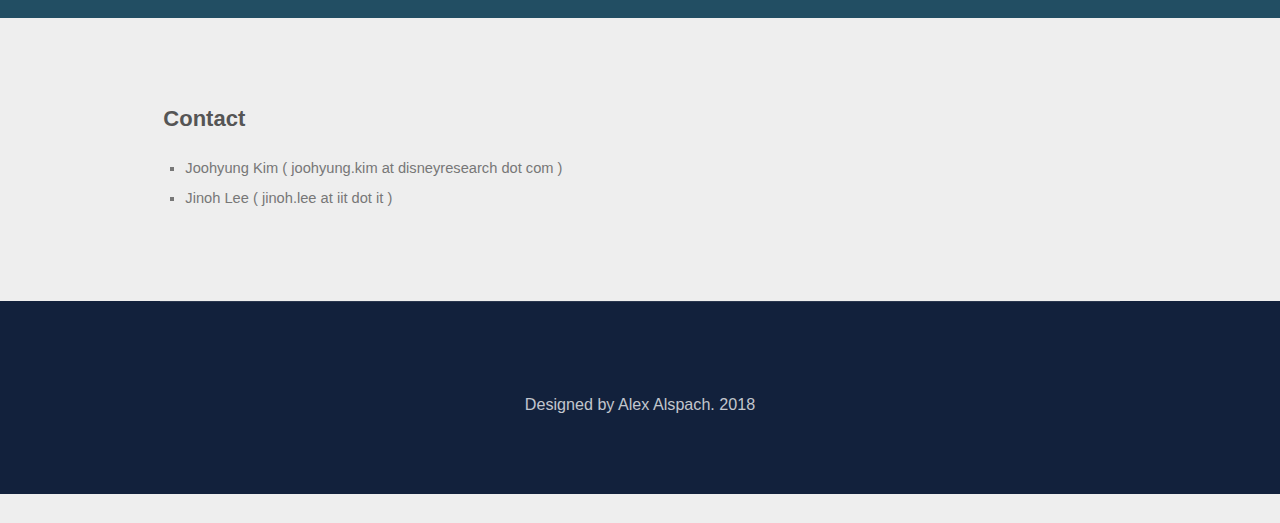
==== commit c10b040e: "added photos page" ====
--- a/humanoids2018/index.html
+++ b/humanoids2018/index.html
@@ -66,9 +66,8 @@
 					<li><a href="#organizers">Organizers</a></li>
 					<li><a href="#links">Related Links</a></li>
 					<li><a href="#contact">Contact</a></li>
-					<!--
 					<li><a href="photos.html">Photos</a></li>
-					-->
+					
 				</ul>
 			</nav>
 
@@ -86,11 +85,12 @@
 				
 				<p>Meeting Room 2 (2nd Floor)</p> 
 
-				<!-- 
+				
+				<br>
 				<ul class="actions">
-					<li><a href="photos.html" class="button big special">Photos</a></li>
-				</ul>
-				-->
+					<li><a href="photos.html" class="button big special bighero-font">Photos</a></li>
+				</ul>
+				
 
 
 			<!-- <div id="baymax"><img style="height: 100%;" src="images/baymax/baymax.png" /></div> -->
@@ -135,7 +135,7 @@
 				<ul>
 					<li>Gordon Cheng (Technical University of Munich, Germany)</li> 
 					<li>Yohei Kakiuchi (University of Tokyo, Japan)</li>
-					<li>Hiroshi Kaminaga (AIST, Japan)</li>
+					<li>Hiroshi Kaminaga (NAIST, Japan)</li>
 					<li>Abderrahmane Kheddar, (CNRS-AIST, France)</li>
 					<!--<li>Joohyung Kim (Disney Research Los Angeles, USA)</li> -->
 					<li>Jinoh Lee (Italian Institute of Technology, Italy)</li>
@@ -147,7 +147,7 @@
 				<strong>Tentative Speakers:</strong>
 				<ul>
 					<li>Alex Alspach (Toyota Research Institute, USA)</li>					<li>Christopher Atkeson (Carnegie Melon University, USA)</li>
-					<li>Hiroshi Kaminaga (AIST, Japan)</li>
+					<li>Hiroshi Kaminaga (NAIST, Japan)</li>
 					<li>Abderrahmane Kheddar (CNRS-AIST Joint Robotics Laboratory, France)</li>					
 				</ul>		
 
@@ -405,7 +405,7 @@
 						<tr>
 							<td class="sched_time">15:00 - 15:30</td>
 							<td class="sched_speaker">Nikos Tsagarakis
-								<div class="talk-title">"Enhanced Physical Performance Versatile Robots for Unstructured Environments"
+								<div class="talk-title">TBD
 								</div>
 								
 								<!--
--- a/humanoids2018/assets/css/main_orig.css
+++ b/humanoids2018/assets/css/main_orig.css
@@ -2518,7 +2518,7 @@
 		-webkit-transition: background-color 0.2s ease-in-out, color 0.2s ease-in-out;
 		-ms-transition: background-color 0.2s ease-in-out, color 0.2s ease-in-out;
 		transition: background-color 0.2s ease-in-out, color 0.2s ease-in-out;
-		border-radius: 2.5em;
+		border-radius: 0.5em;
 		border: 0;
 		cursor: pointer;
 		display: inline-block;
--- a/humanoids2018/assets/css/main_orig.css
+++ b/humanoids2018/assets/css/main_orig.css
@@ -2518,7 +2518,7 @@
 		-webkit-transition: background-color 0.2s ease-in-out, color 0.2s ease-in-out;
 		-ms-transition: background-color 0.2s ease-in-out, color 0.2s ease-in-out;
 		transition: background-color 0.2s ease-in-out, color 0.2s ease-in-out;
-		border-radius: 2.5em;
+		border-radius: 0.5em;
 		border: 0;
 		cursor: pointer;
 		display: inline-block;
--- a/humanoids2018/assets/css/override.css
+++ b/humanoids2018/assets/css/override.css
@@ -230,6 +230,8 @@
 
 		/*width: 70%;*/
 	}
+
+
 
 
 	@media screen and (max-width: 1280px) {
@@ -442,13 +444,12 @@
 	}
 
 	#banner {
-		/*padding: 8em 0 6em 0;*/
+
+		padding: 8em 0 5em 0;
 		background-color: #101524;
 		color: rgba(255, 255, 255, 0.50);
 		background-attachment: fixed;
 		background-image: url("../../images/bg/overlay_70.png"), url("../../images/bg/snapbot_bg2.jpg");
-	    /* background-image: url("../../images/bg/snapbot_bg3.jpg"); */
-
 		background-position: -300px -300px;
 		/*background-size: cover;
 		/*text-align: center;*/
@@ -458,6 +459,17 @@
 		background-color: #ff0000;
 		box-shadow: none;
 		color: #fff !important;
+		
+		min-width: 8em;
+
+		font-size: 2em;
+		line-height: 3.2em;
+		font-weight: 500;
+
+		border-style: solid;
+		border-radius: 0.5em;
+		border-color: #ef9825;
+		border-width: 3px;
 	}	
 
 	#banner p {
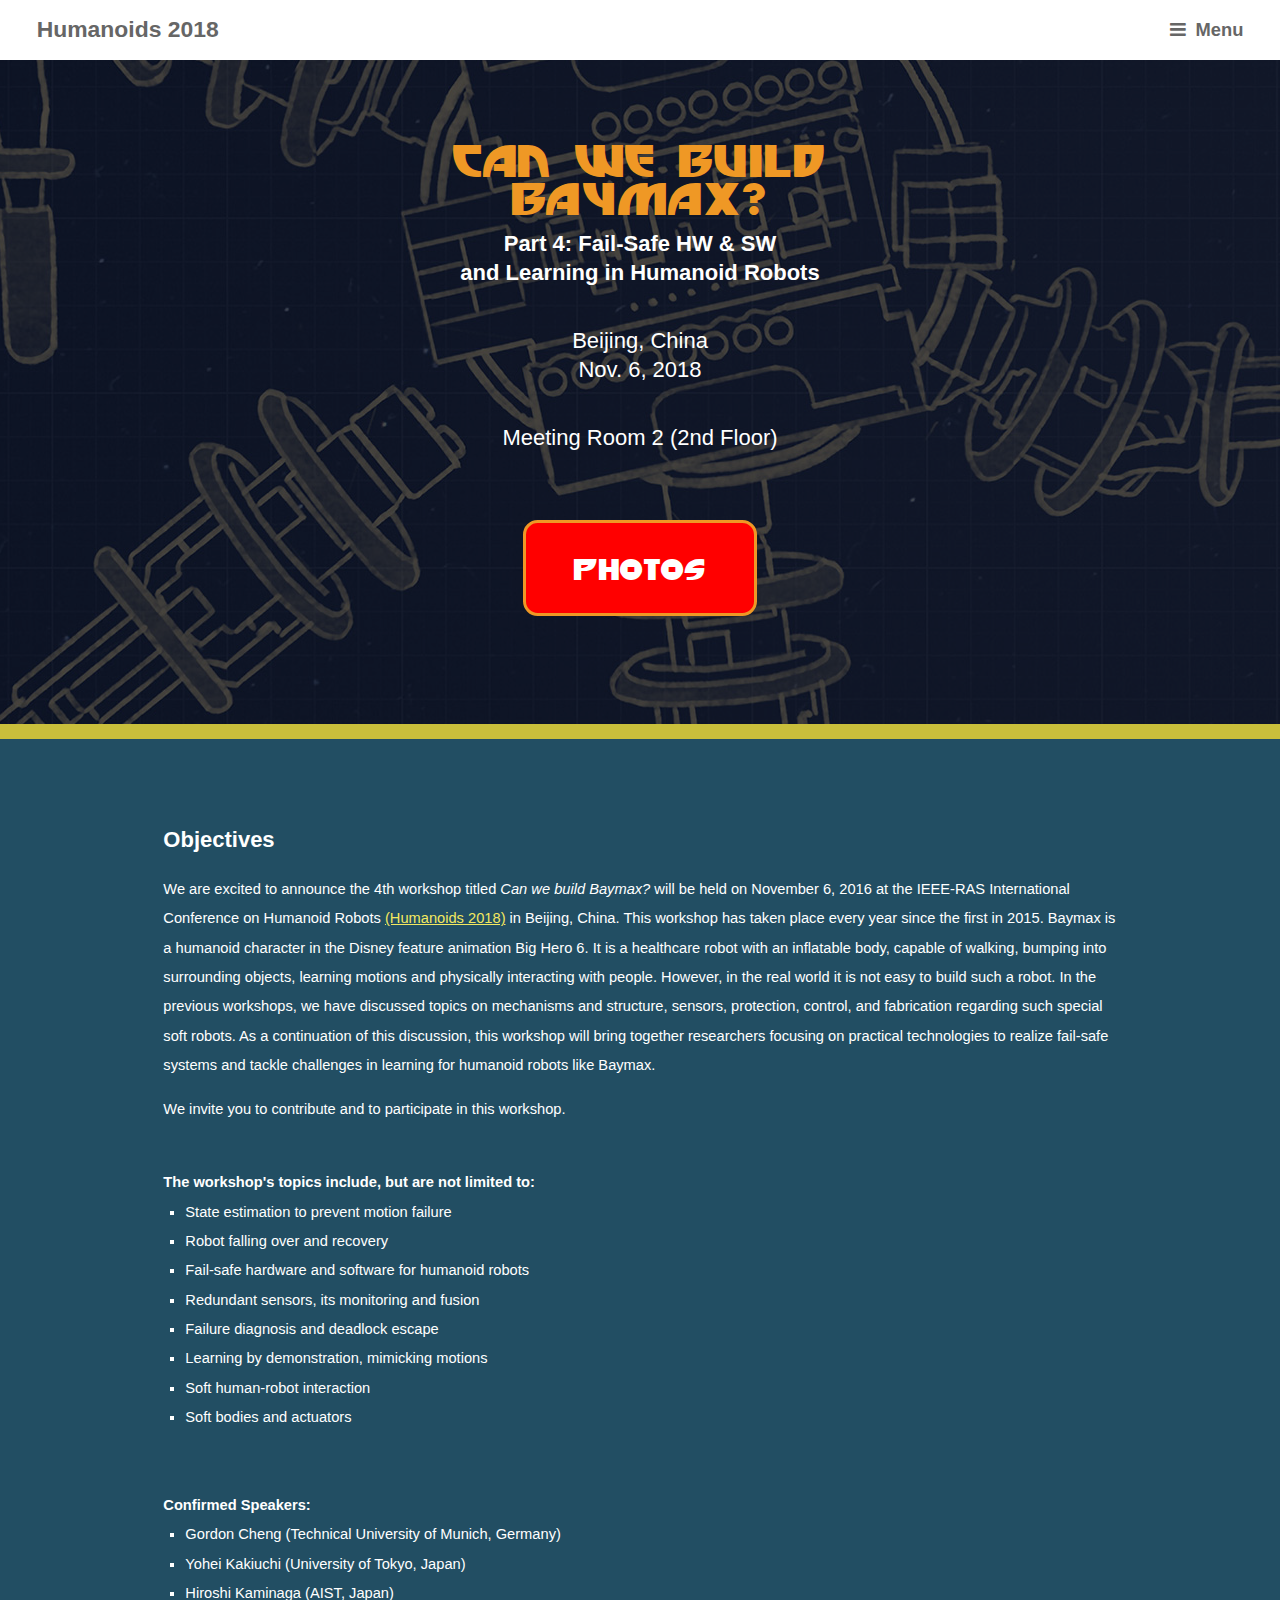
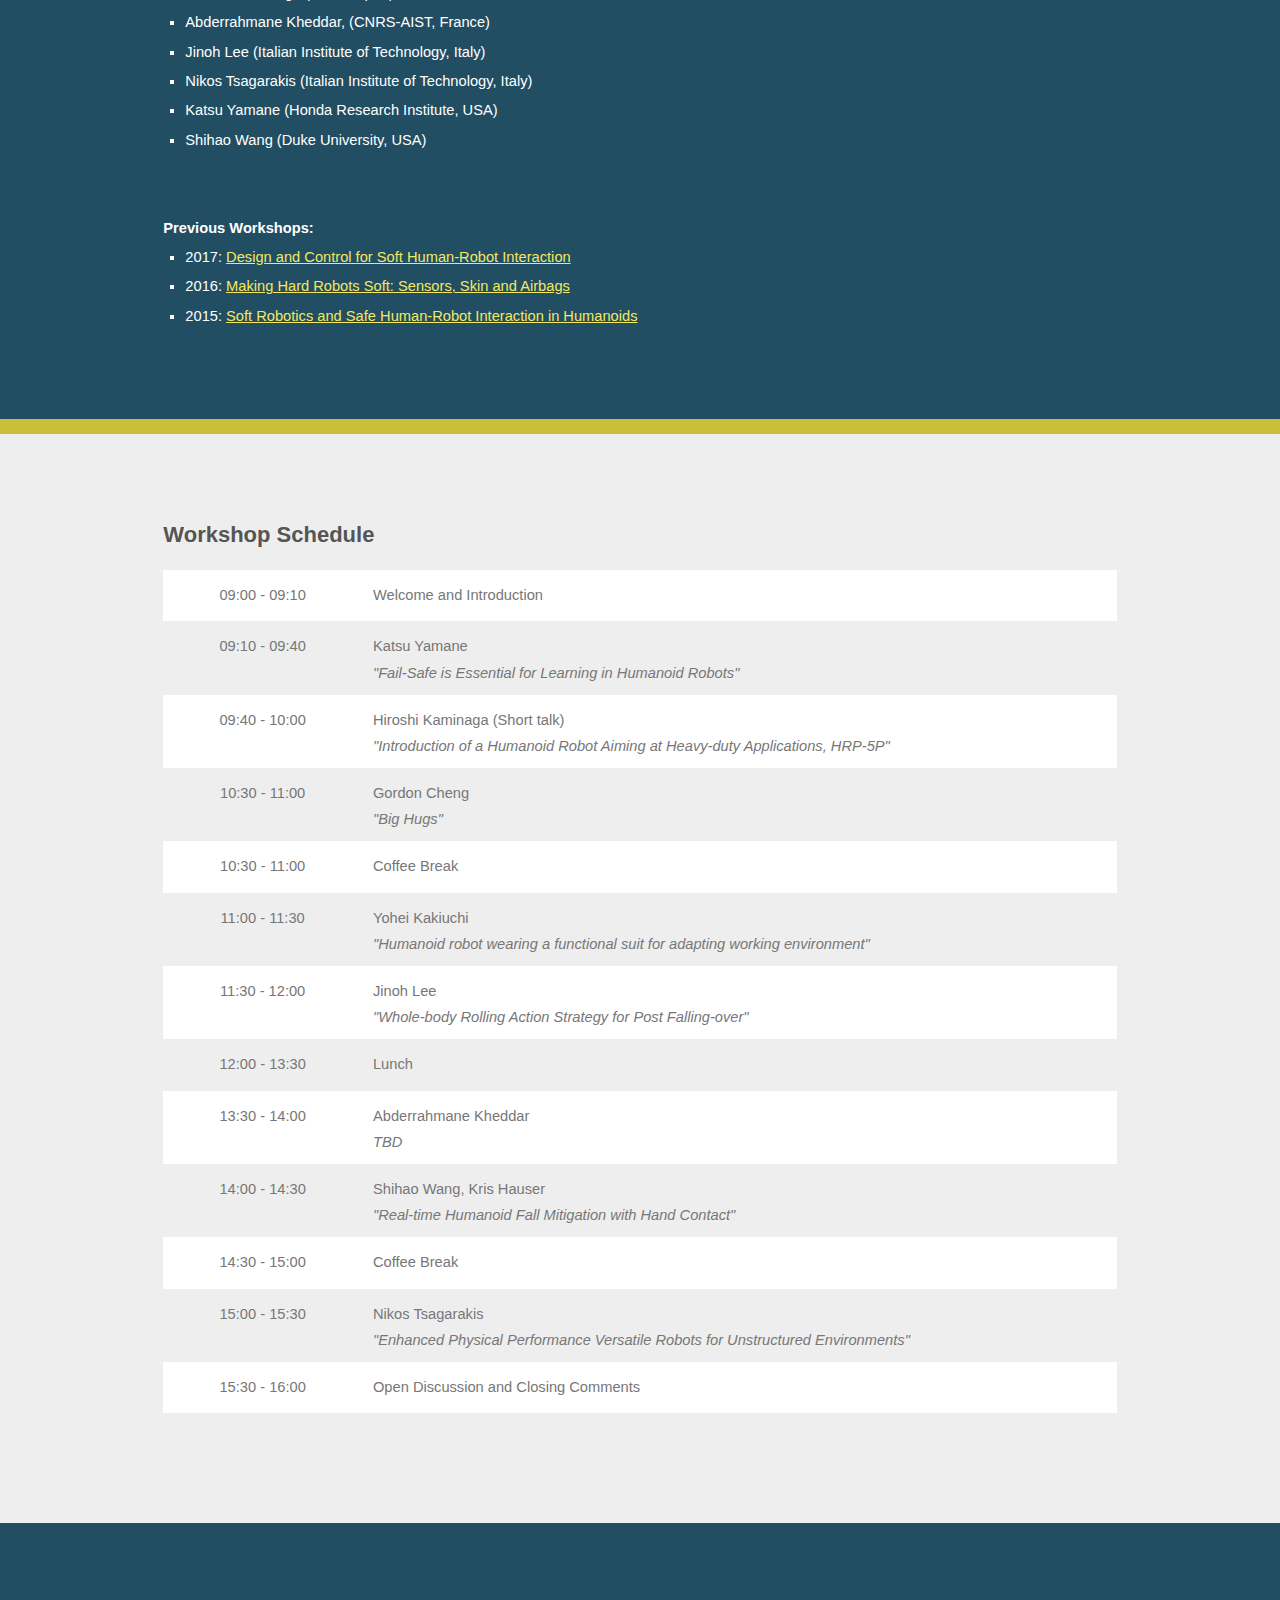
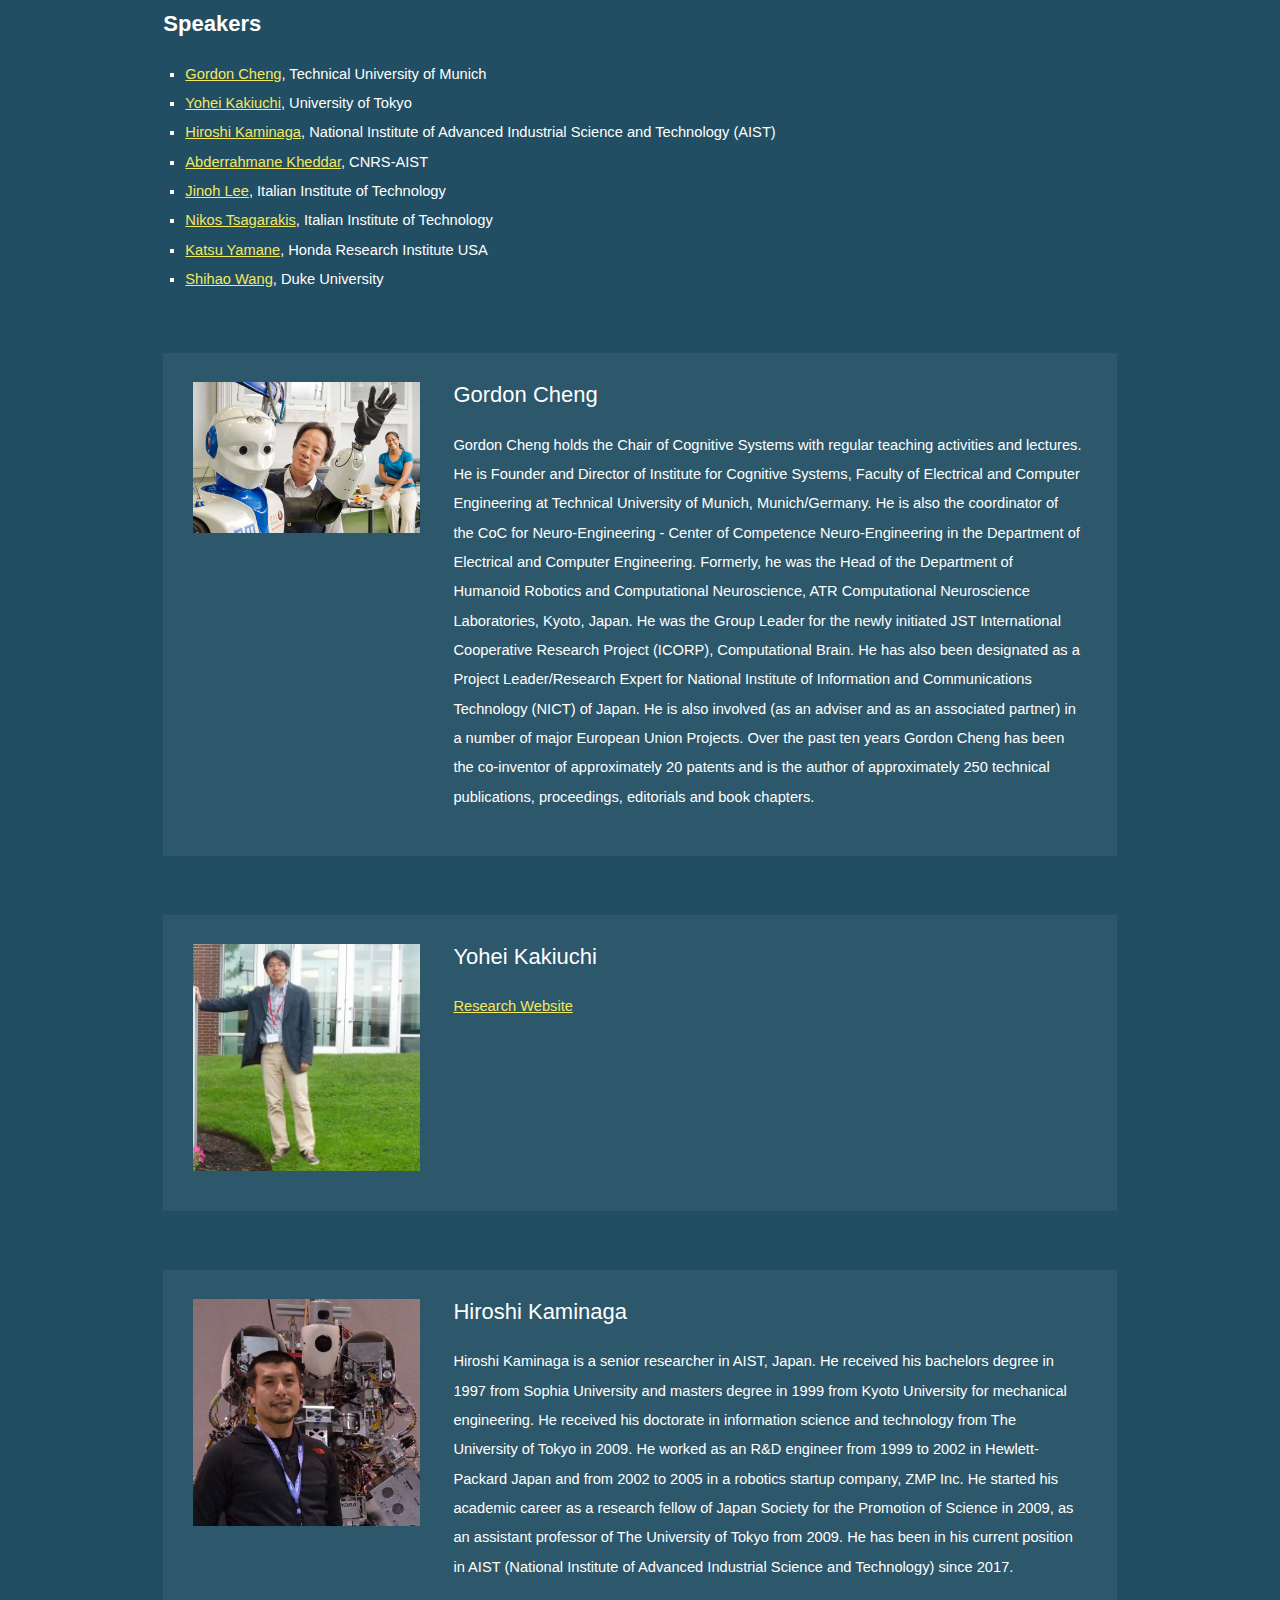
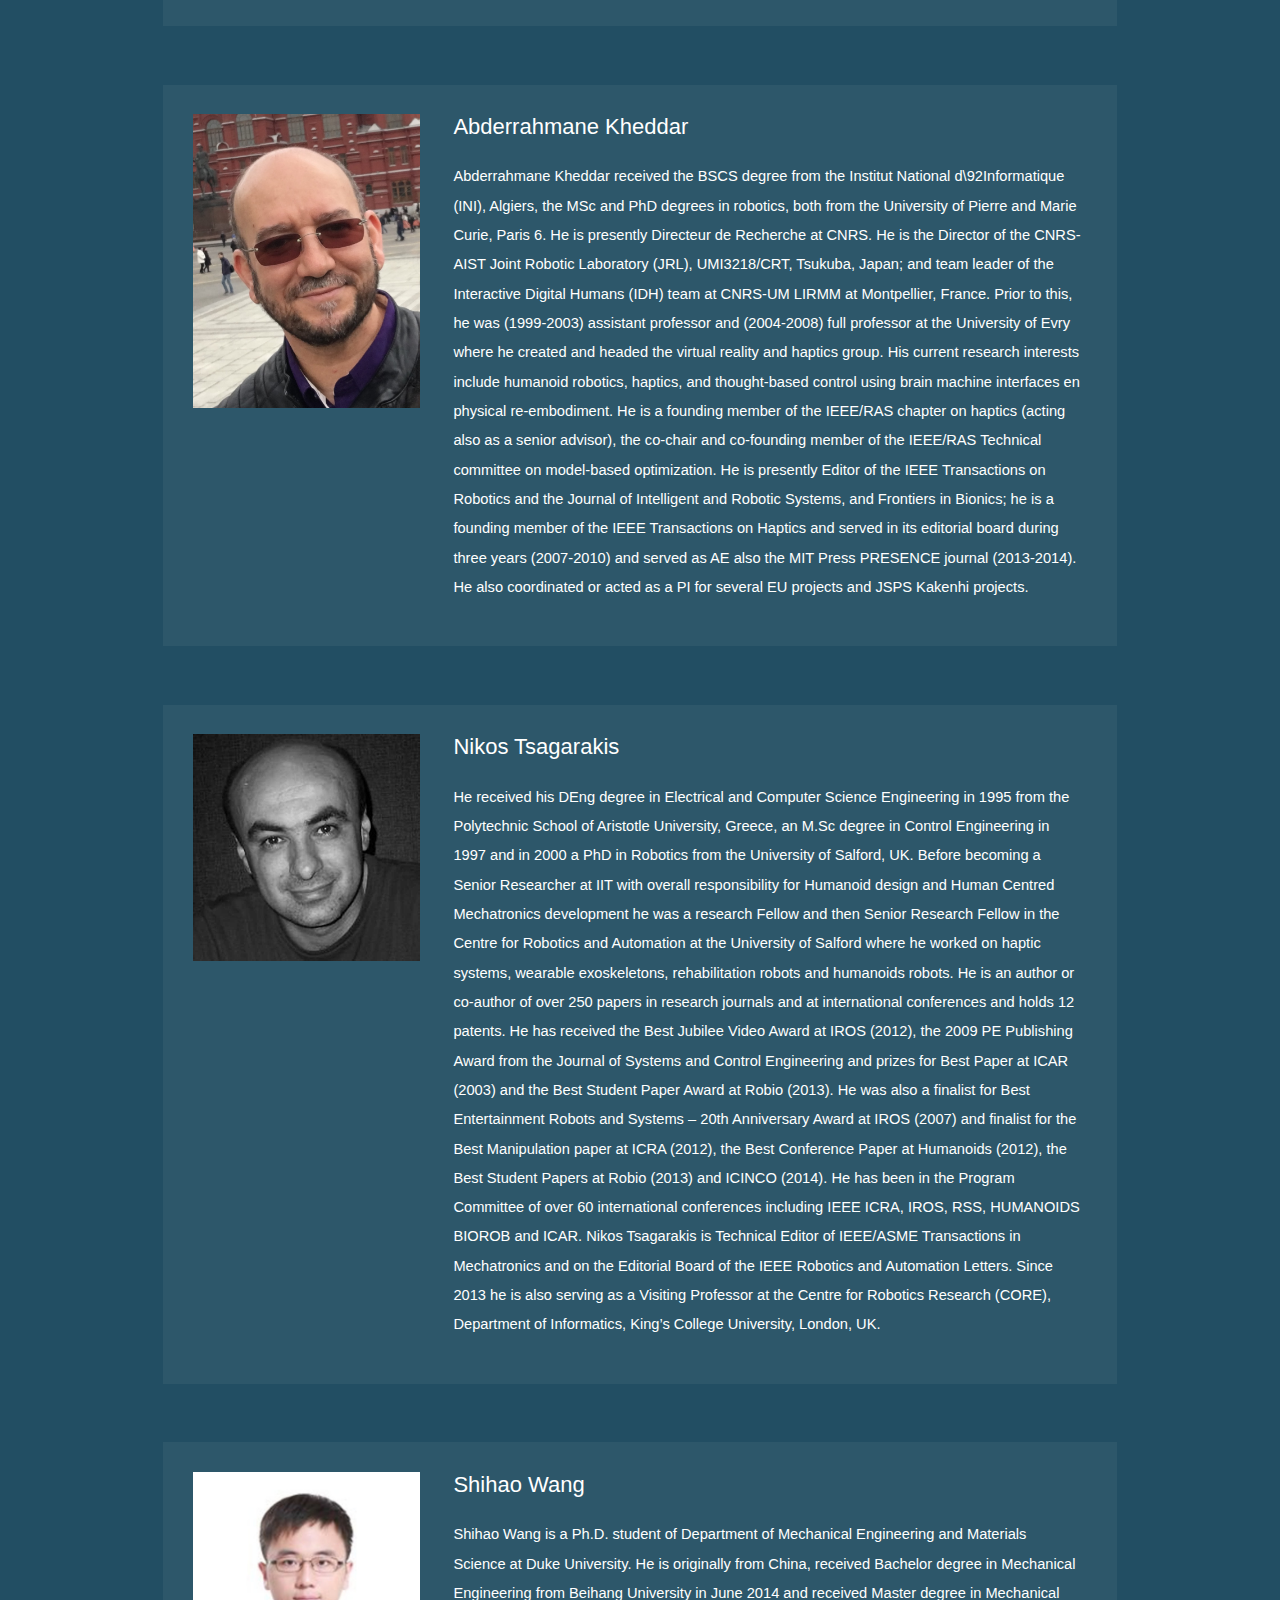
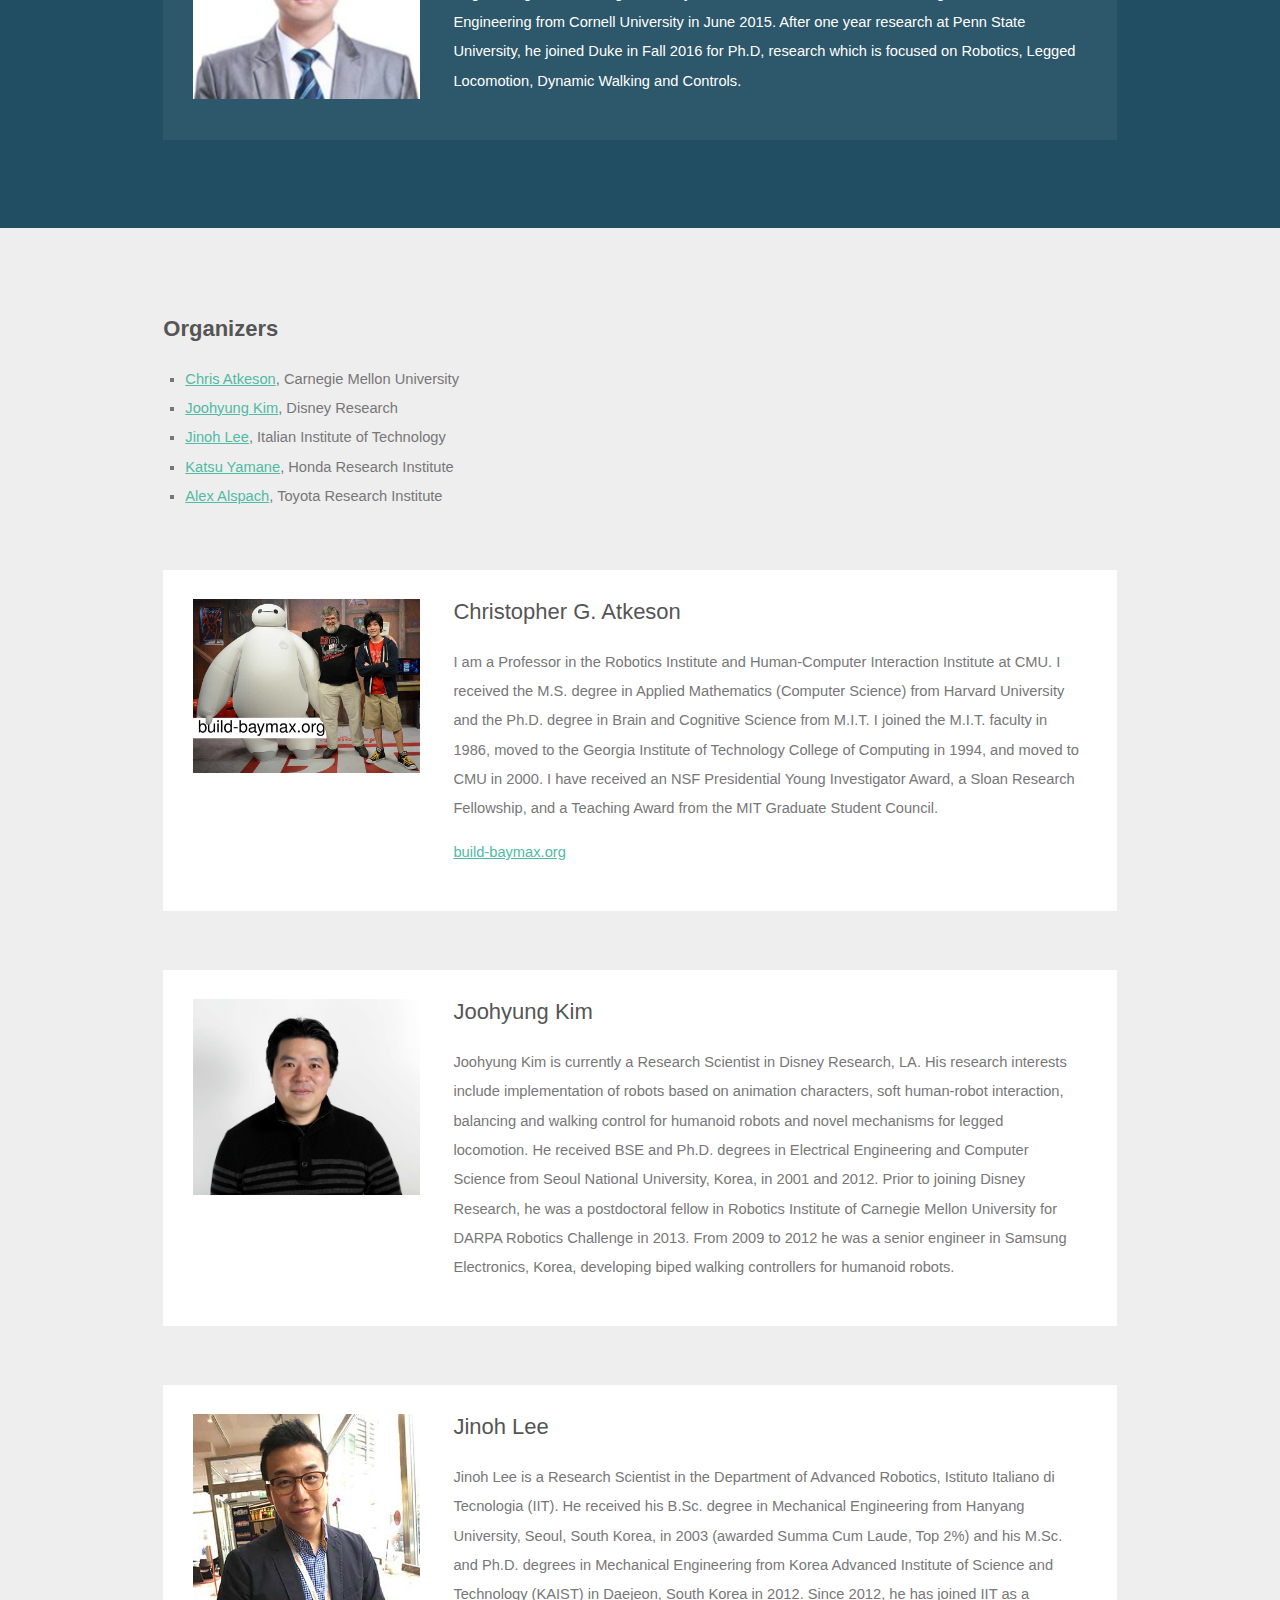
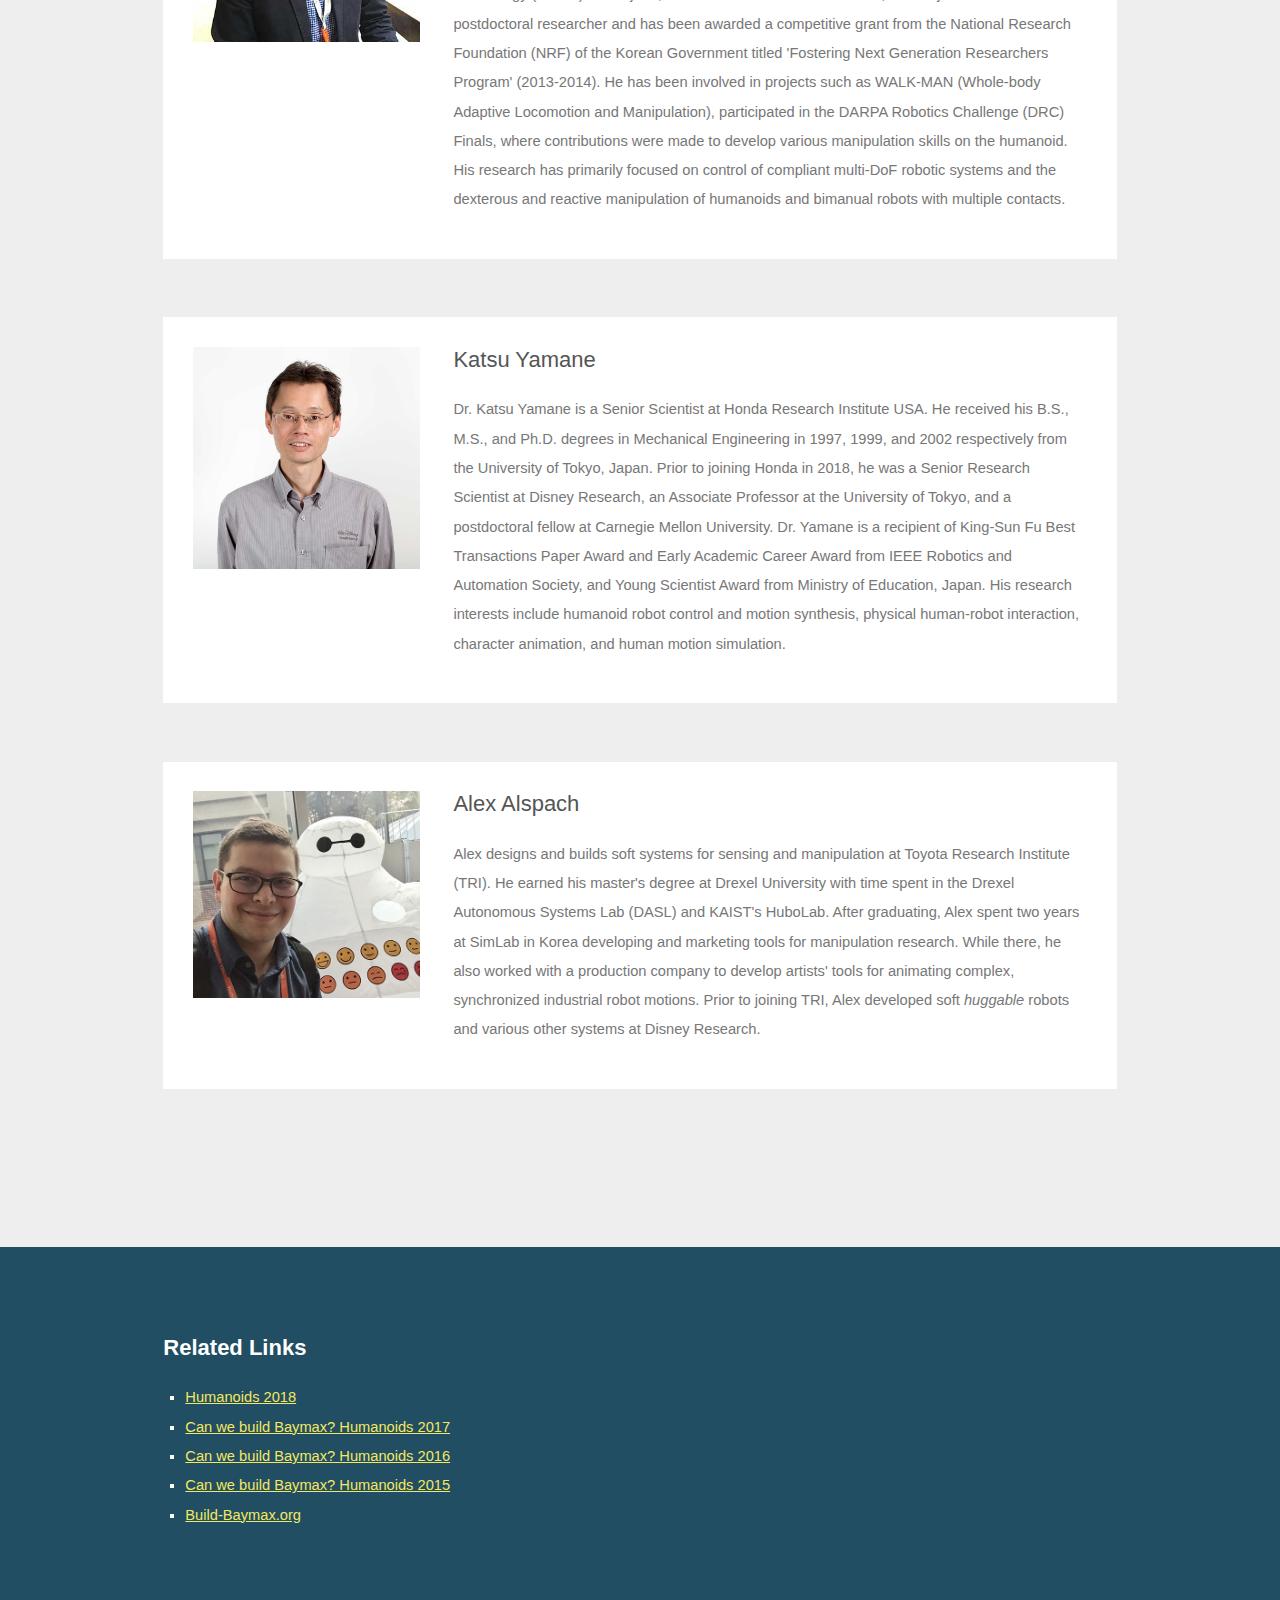
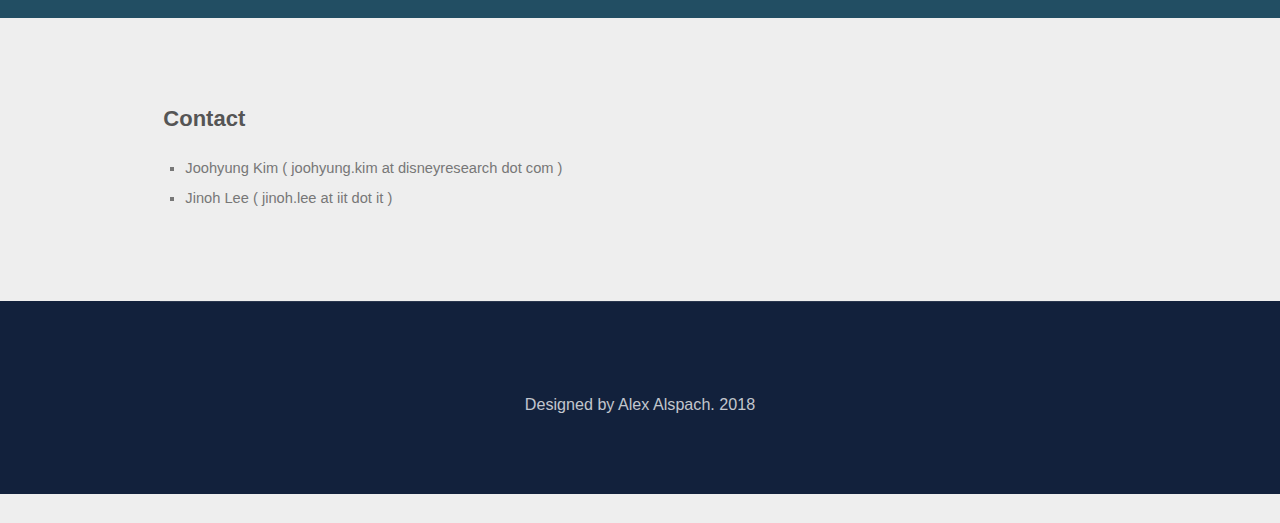
==== commit 327a40d3: "Merge branch 'master' of https://github.com/alexalspach/2018_humanoids_workshop_website" ====
--- a/humanoids2018/index.html
+++ b/humanoids2018/index.html
@@ -135,7 +135,7 @@
 				<ul>
 					<li>Gordon Cheng (Technical University of Munich, Germany)</li> 
 					<li>Yohei Kakiuchi (University of Tokyo, Japan)</li>
-					<li>Hiroshi Kaminaga (NAIST, Japan)</li>
+					<li>Hiroshi Kaminaga (AIST, Japan)</li>
 					<li>Abderrahmane Kheddar, (CNRS-AIST, France)</li>
 					<!--<li>Joohyung Kim (Disney Research Los Angeles, USA)</li> -->
 					<li>Jinoh Lee (Italian Institute of Technology, Italy)</li>
@@ -147,7 +147,7 @@
 				<strong>Tentative Speakers:</strong>
 				<ul>
 					<li>Alex Alspach (Toyota Research Institute, USA)</li>					<li>Christopher Atkeson (Carnegie Melon University, USA)</li>
-					<li>Hiroshi Kaminaga (NAIST, Japan)</li>
+					<li>Hiroshi Kaminaga (AIST, Japan)</li>
 					<li>Abderrahmane Kheddar (CNRS-AIST Joint Robotics Laboratory, France)</li>					
 				</ul>		
 
@@ -405,7 +405,7 @@
 						<tr>
 							<td class="sched_time">15:00 - 15:30</td>
 							<td class="sched_speaker">Nikos Tsagarakis
-								<div class="talk-title">TBD
+								<div class="talk-title">"Enhanced Physical Performance Versatile Robots for Unstructured Environments"
 								</div>
 								
 								<!--
